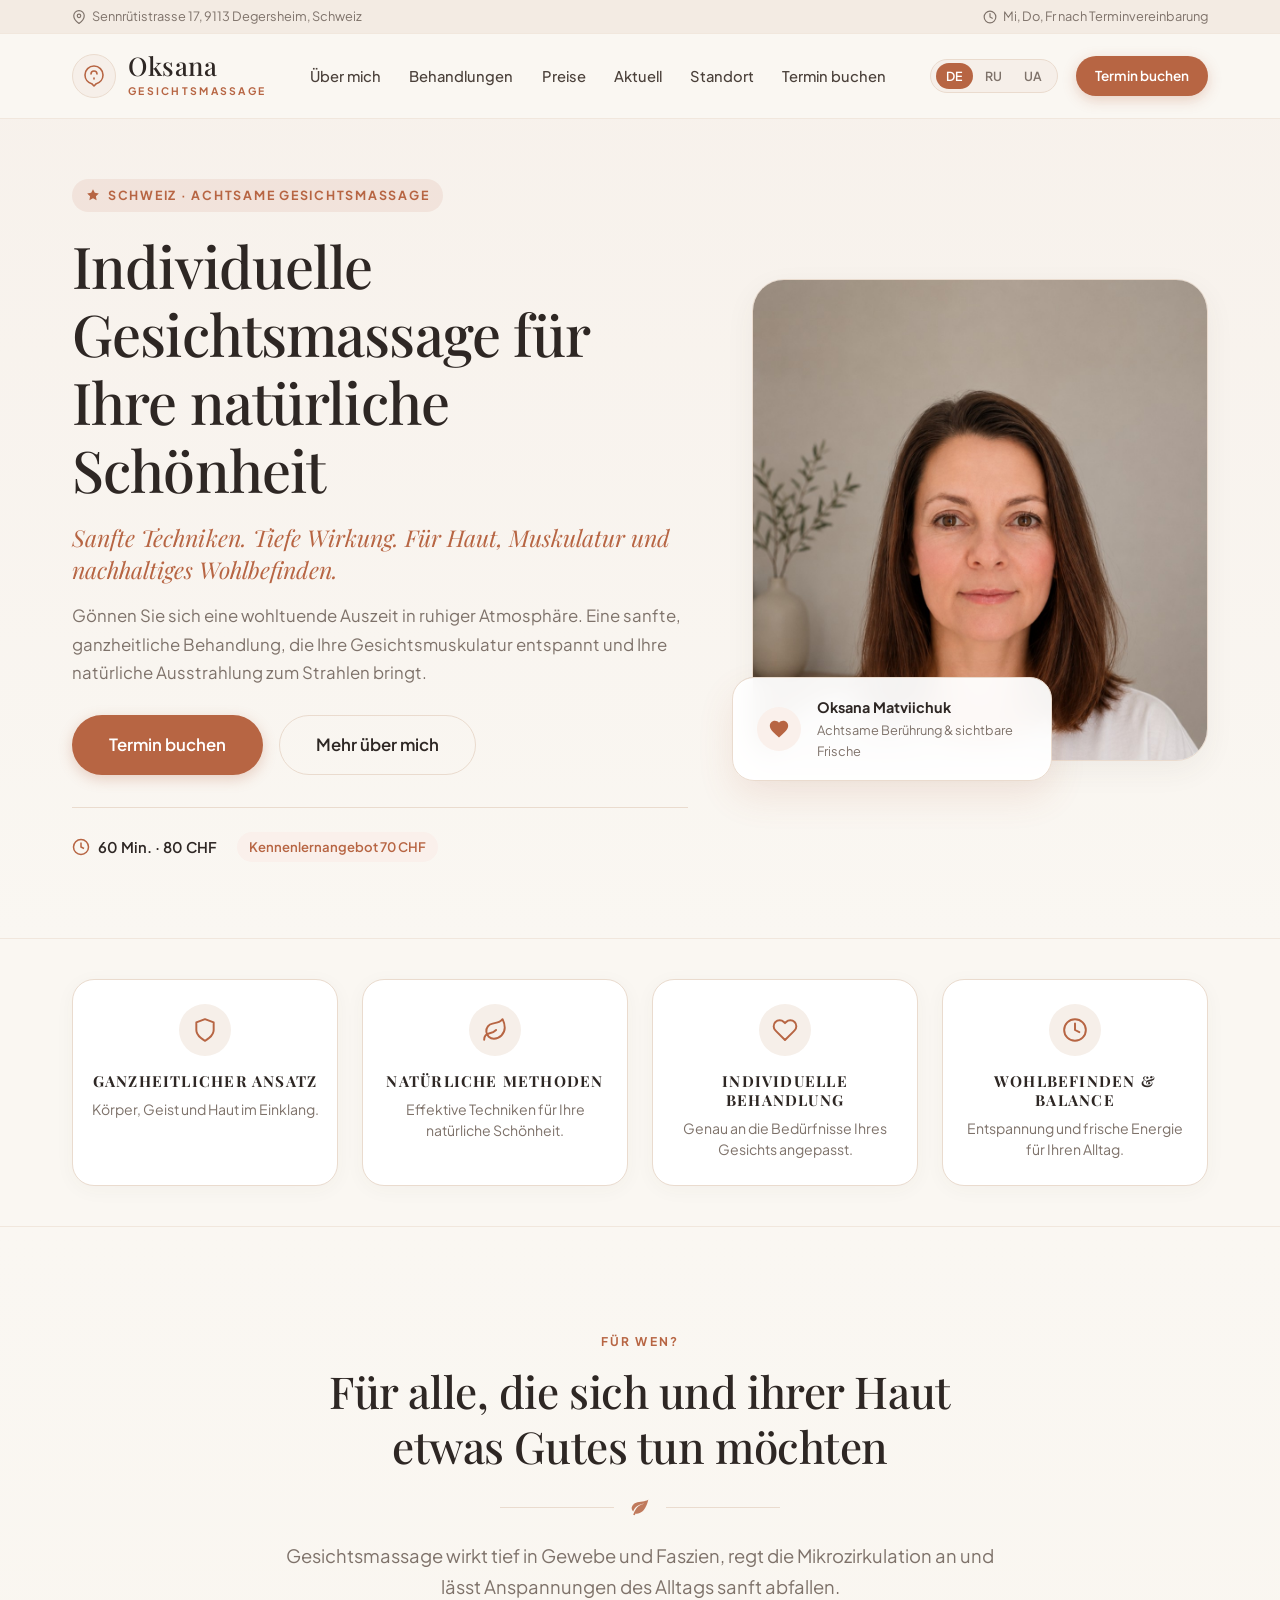
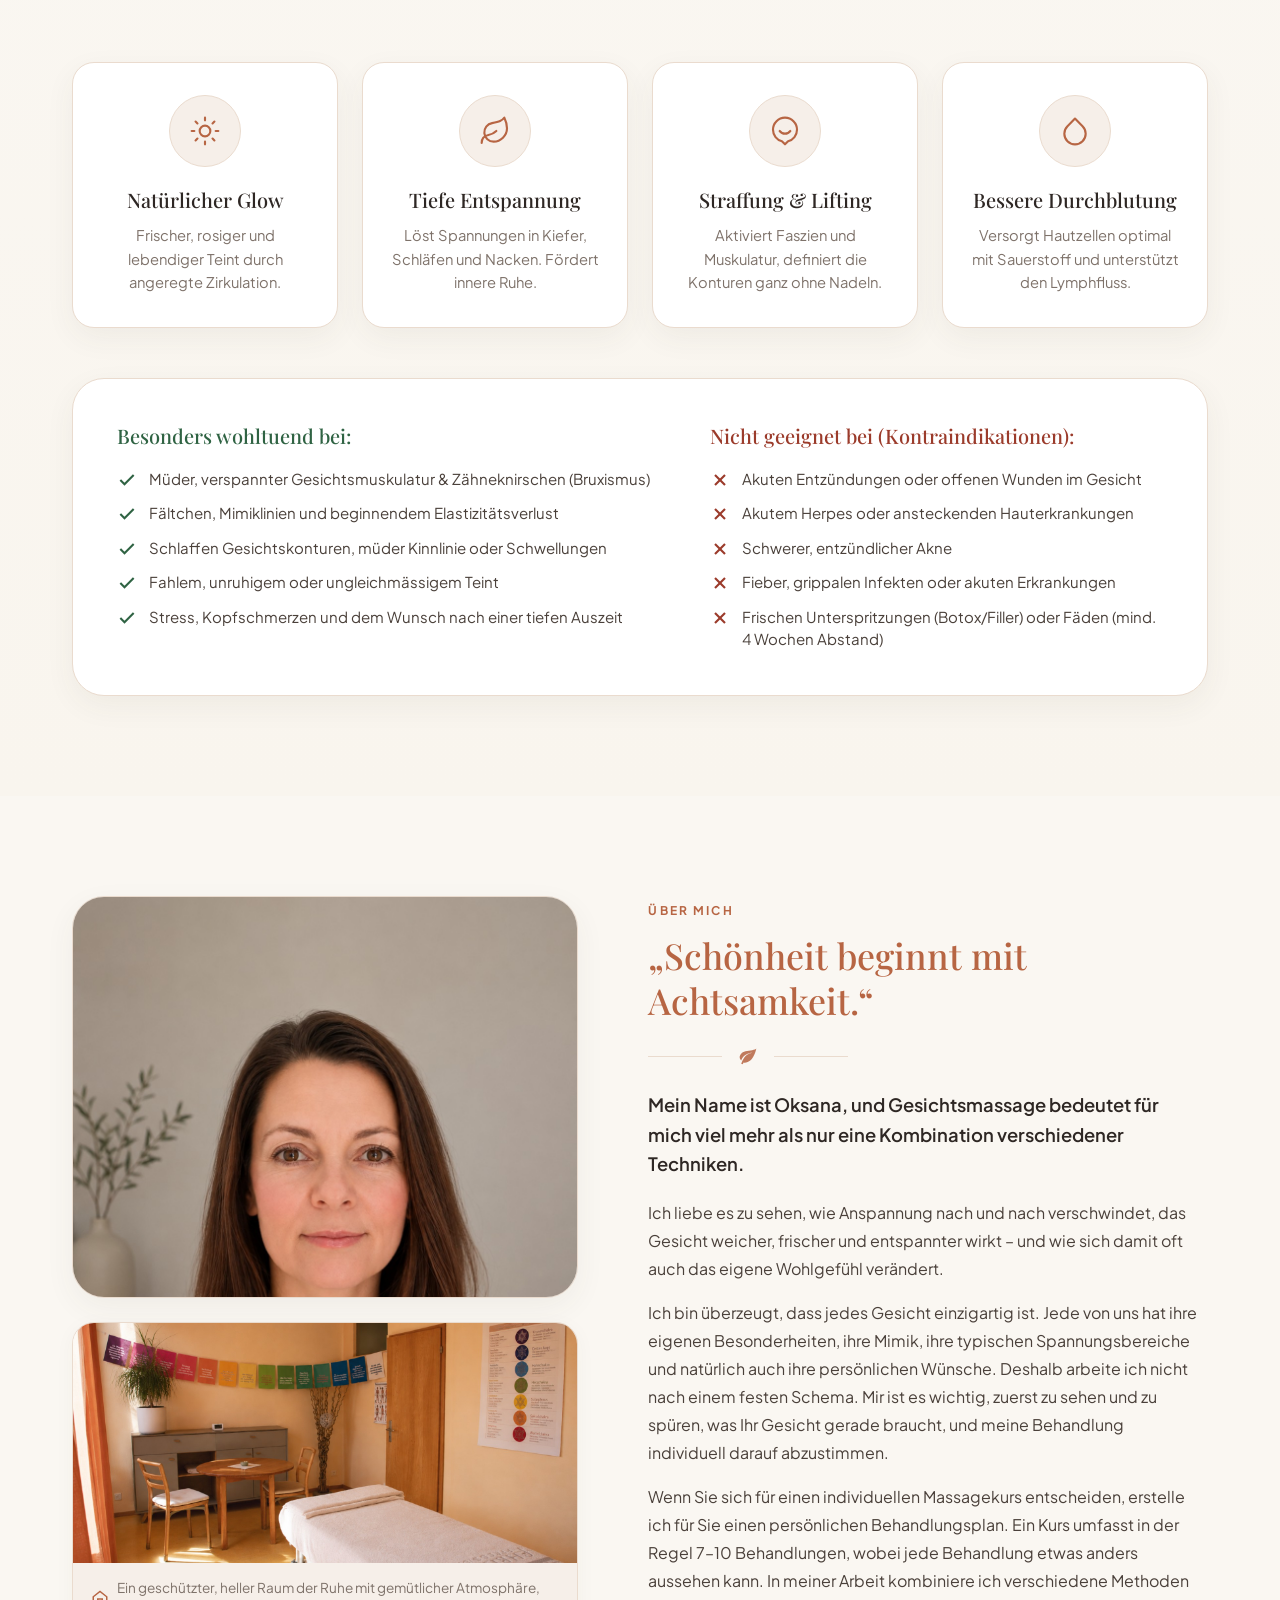
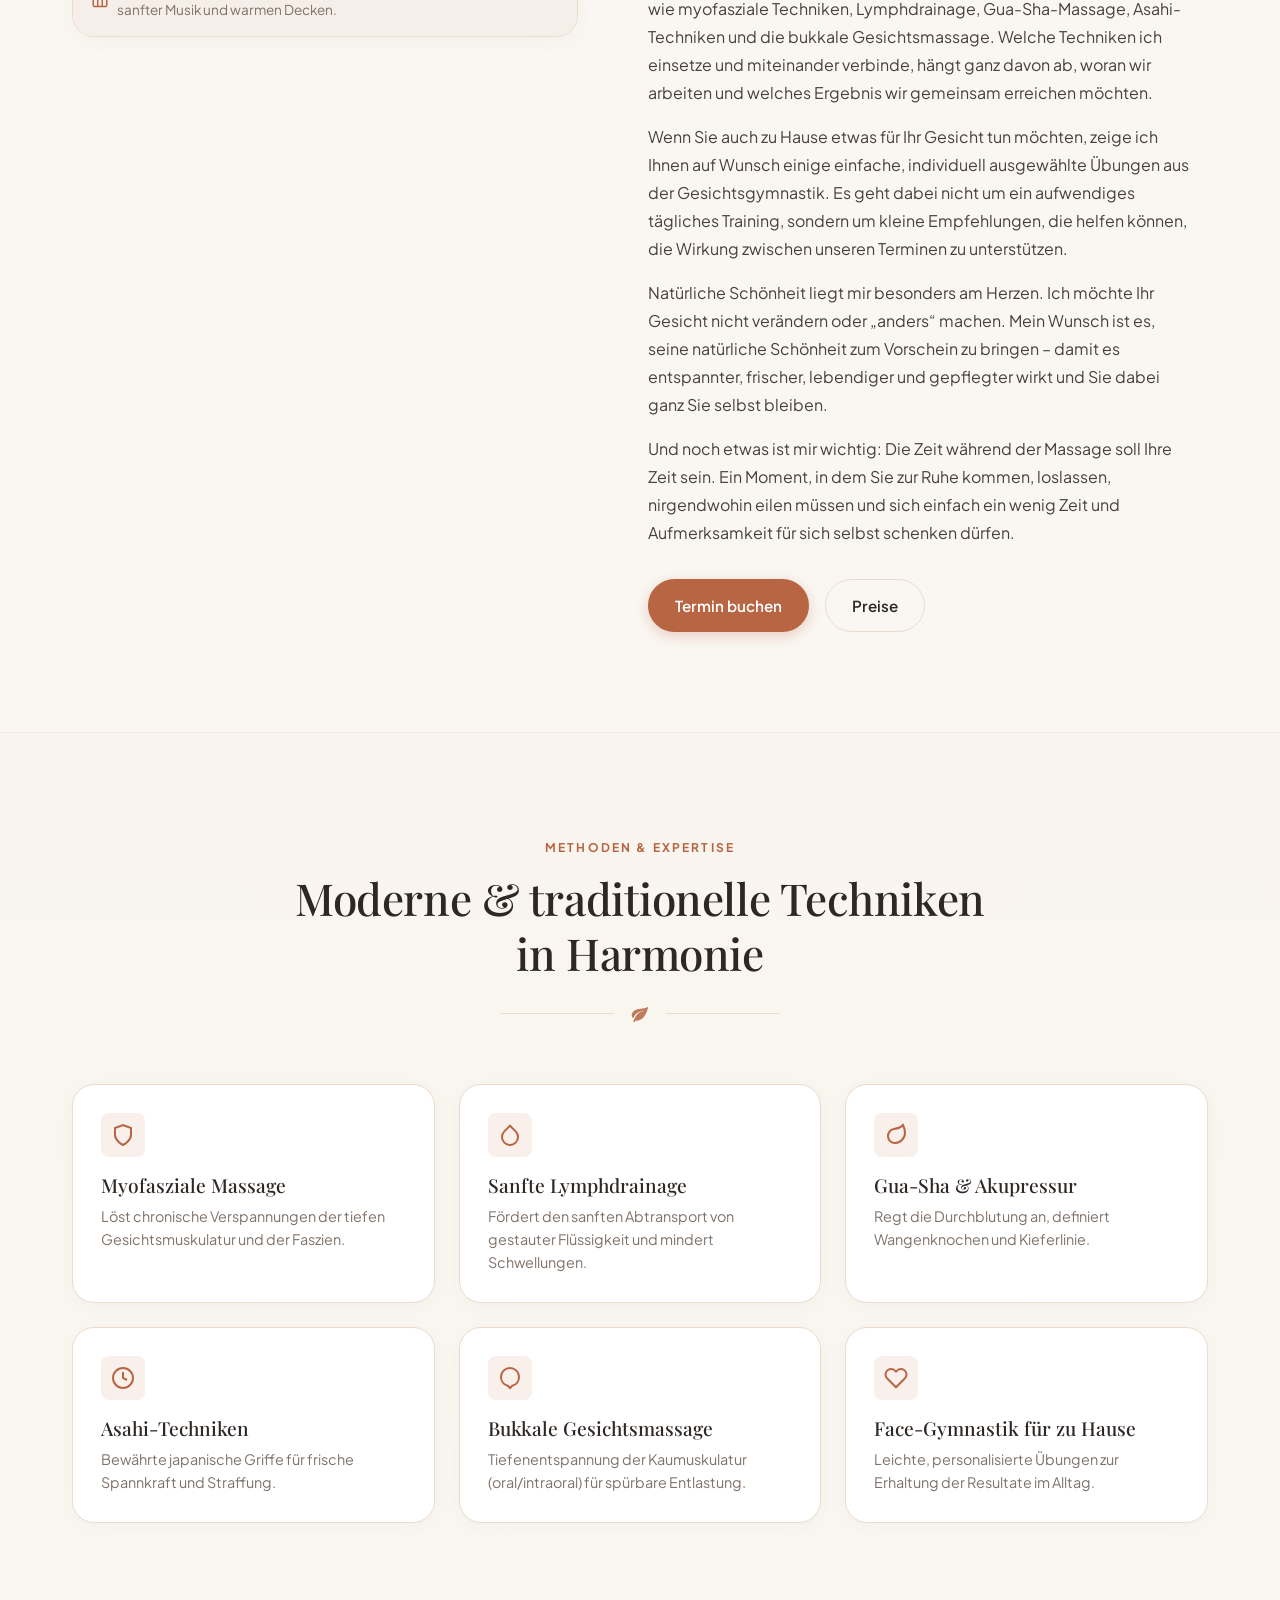
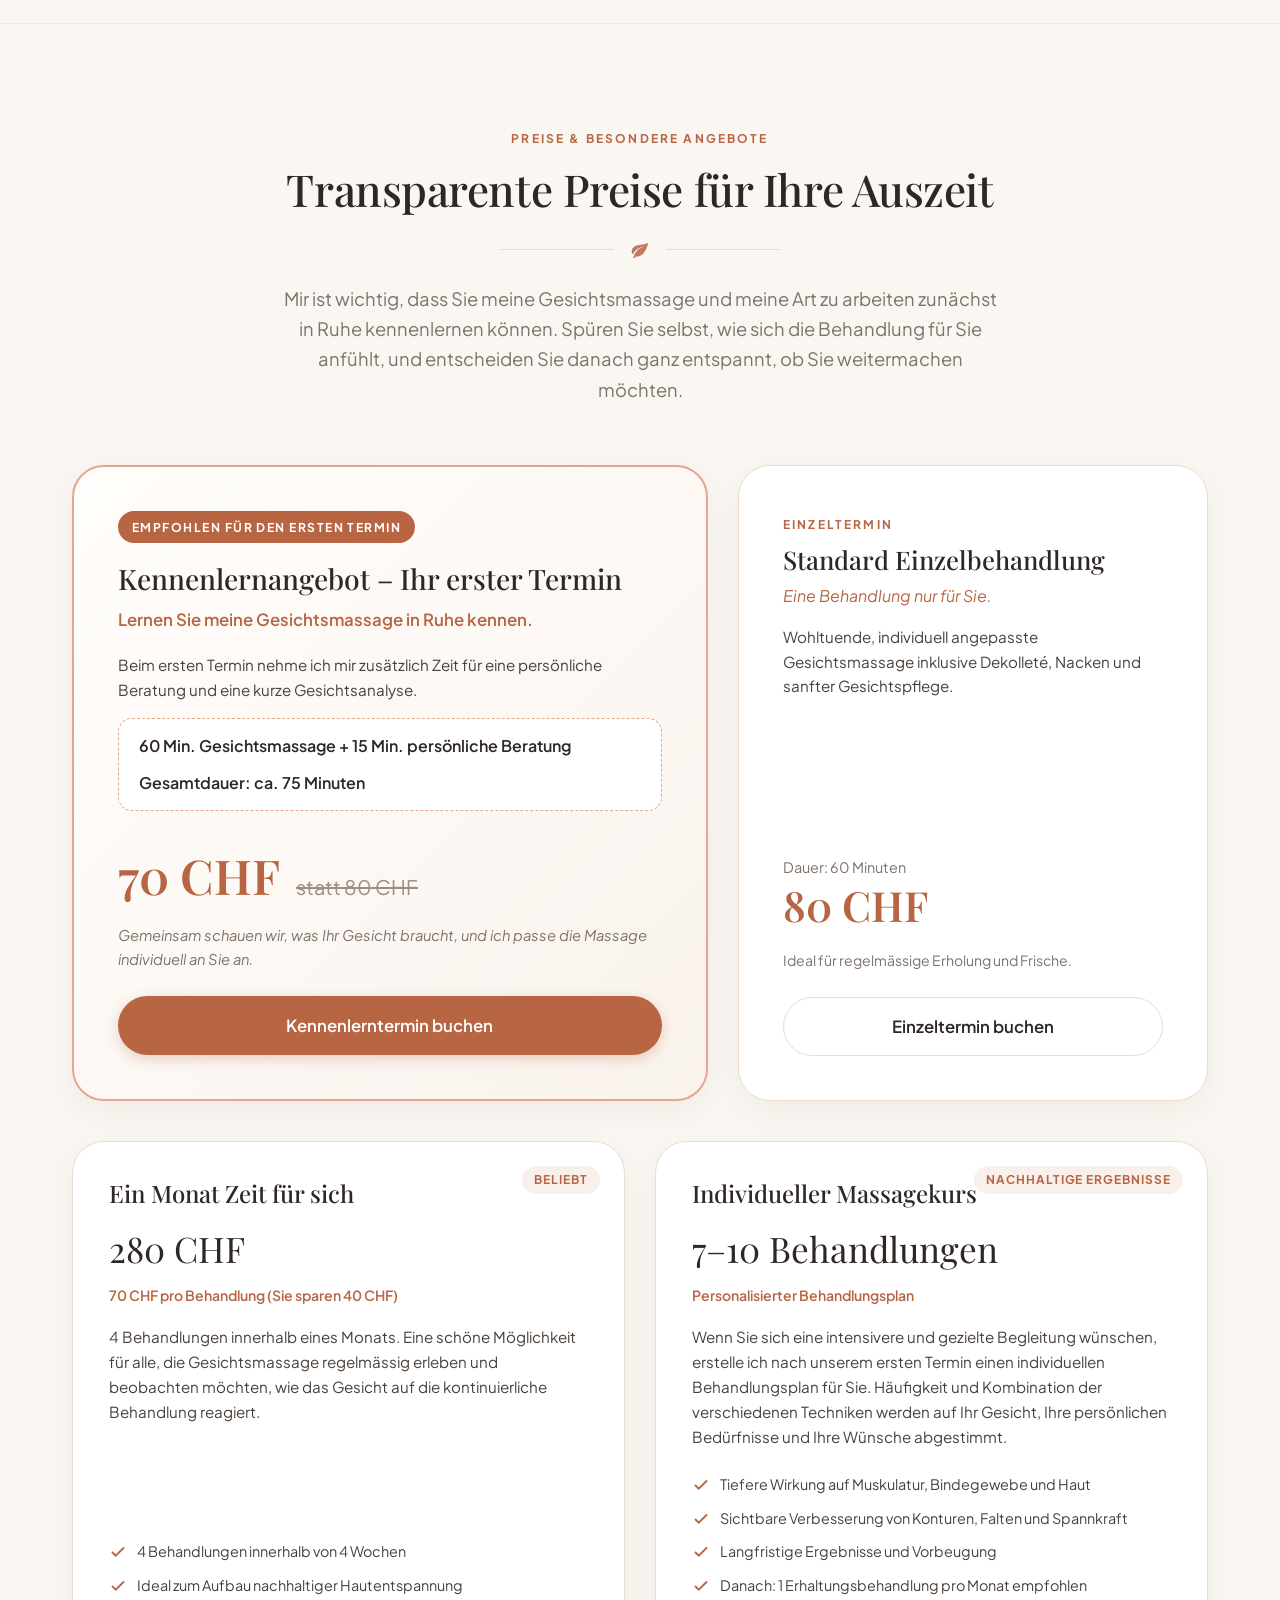
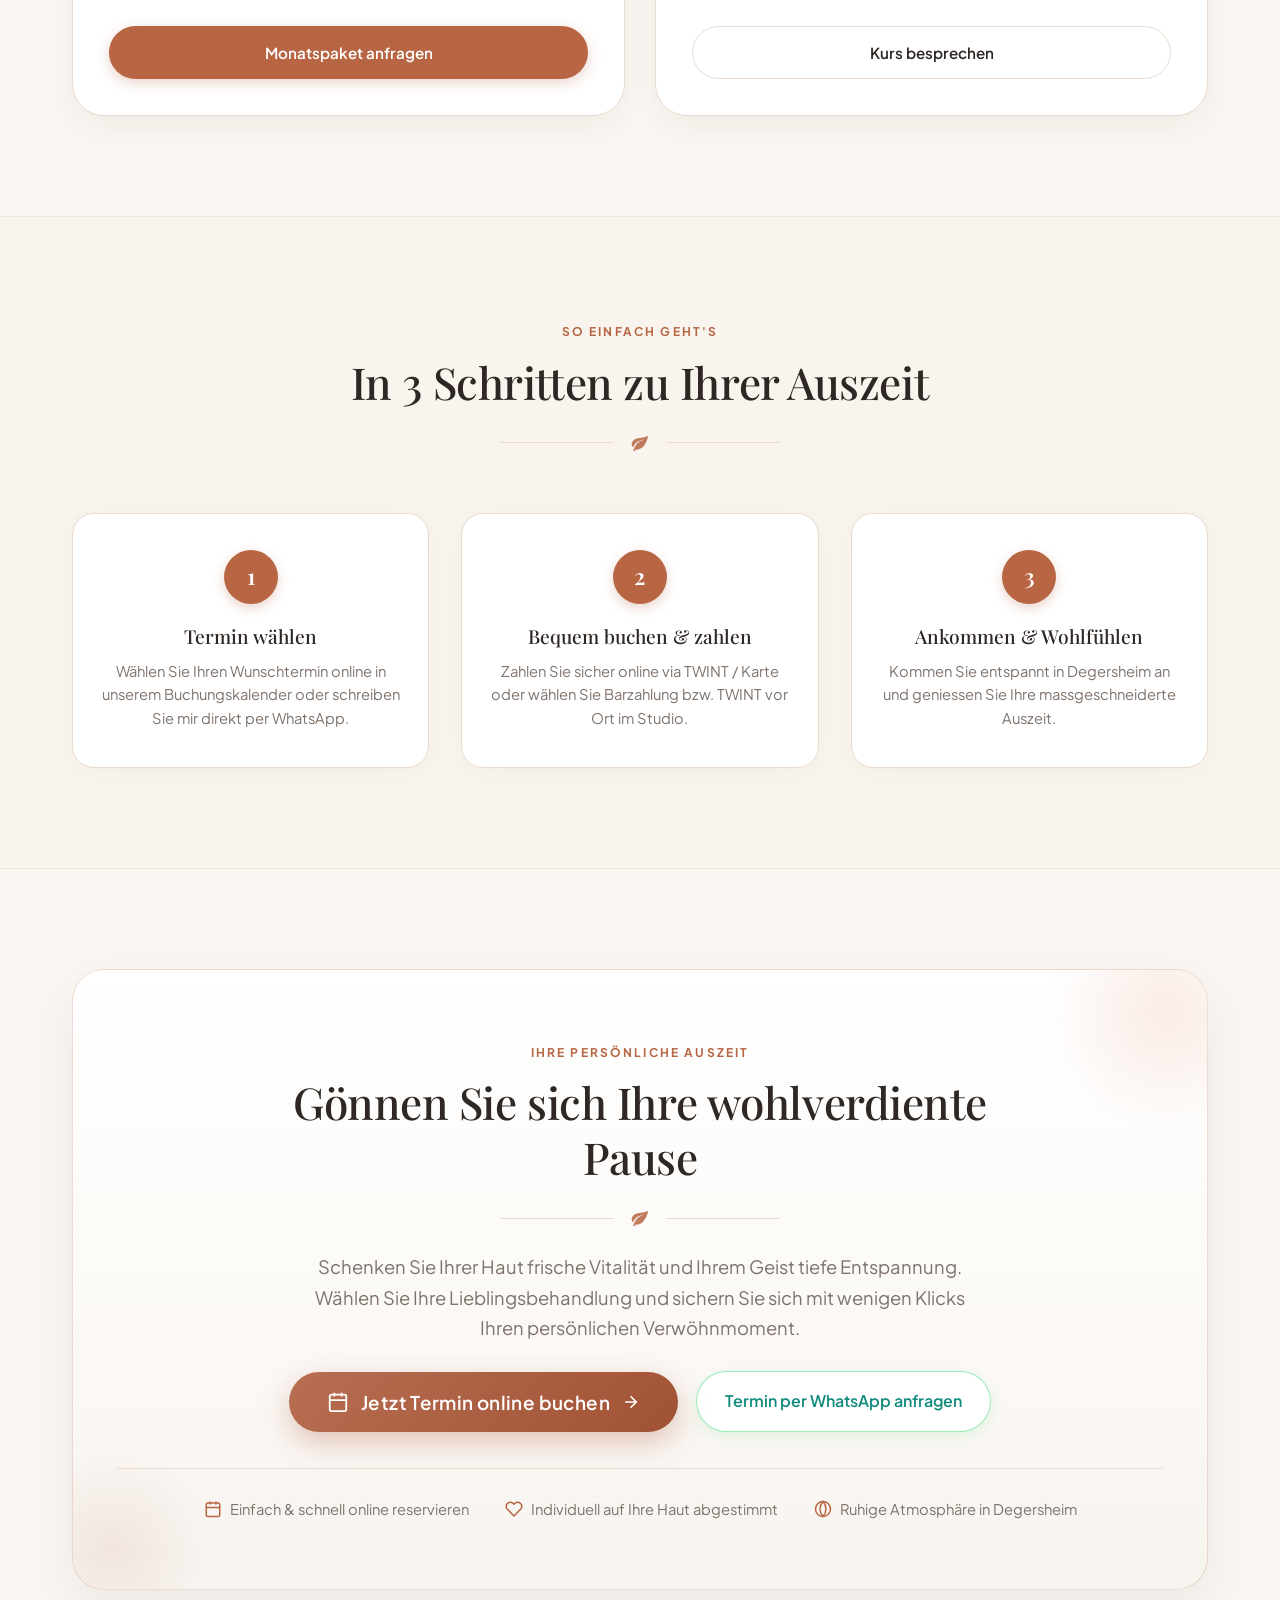
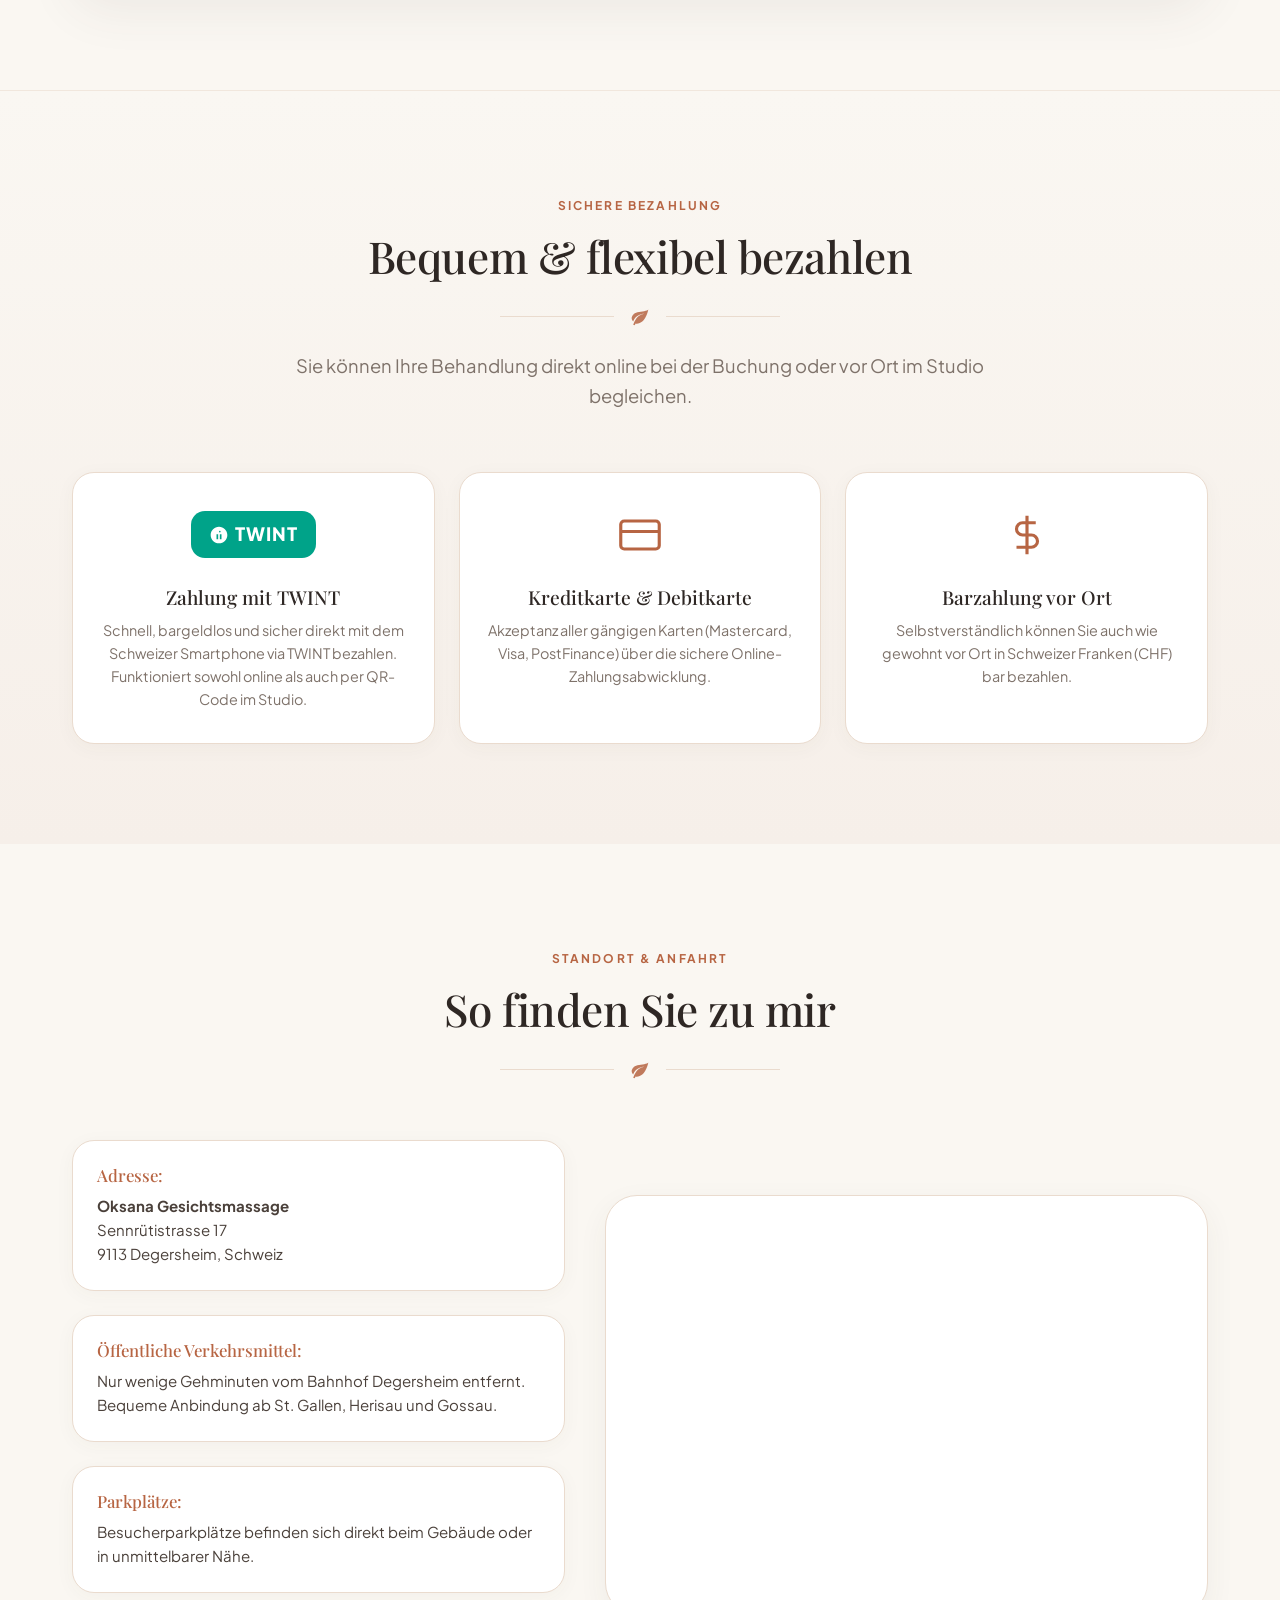
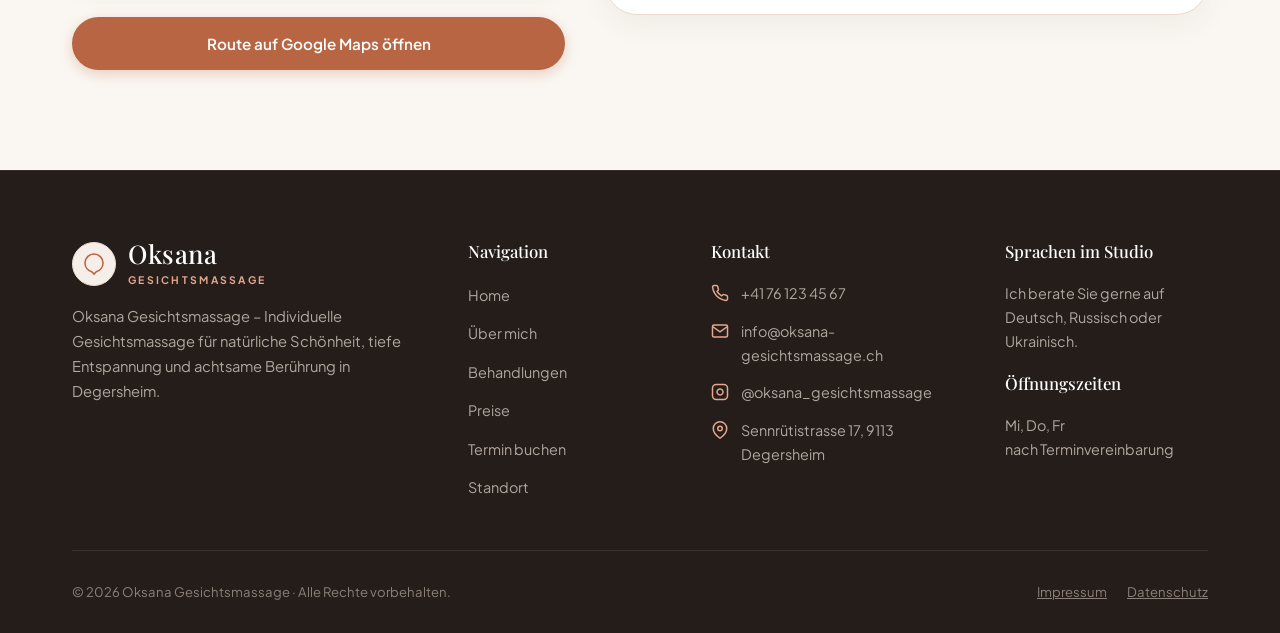
==== index.html @ 5dca7aad "1ший прототип" ====
<!DOCTYPE html>
<html lang="de">
<head>
  <meta charset="UTF-8">
  <meta name="viewport" content="width=device-width, initial-scale=1.0">
  <title>Oksana Gesichtsmassage · Degersheim, Schweiz</title>
  <meta name="description" content="Individuelle Gesichtsmassage in Degersheim, Schweiz. Natürliche Schönheit, tiefe Entspannung und achtsame Berührung durch Oksana Matviichuk. Buchen Sie Ihren Termin online.">
  
  <!-- Favicon SVG -->
  <link rel="icon" type="image/svg+xml" href="data:image/svg+xml,<svg xmlns='http://www.w3.org/2000/svg' viewBox='0 0 24 24' fill='%23B76543'><path d='M17 8C8 10 5.9 16.17 3.82 21.34L5.71 22l1-2.3A4.49 4.49 0 0 0 8 20C19 20 22 3 22 3c-1 2-8 2.25-13 3.25S2 11.5 2 13.5s1.75 3.75 1.75 3.75C7 8 17 8 17 8z'/></svg>">

  <!-- Google Fonts: Playfair Display + Plus Jakarta Sans -->
  <link rel="preconnect" href="https://fonts.googleapis.com">
  <link rel="preconnect" href="https://fonts.gstatic.com" crossorigin>
  <link href="https://fonts.googleapis.com/css2?family=Playfair+Display:ital,wght@0,400;0,500;0,600;0,700;1,400;1,500&family=Plus+Jakarta+Sans:wght@300;400;500;600;700&display=swap" rel="stylesheet">

  <!-- CSS Stylesheet -->
  <link rel="stylesheet" href="styles.css">
</head>
<body>

  <!-- Top Announcement / Address Bar -->
  <div class="top-bar">
    <div class="container top-bar-inner">
      <div class="top-bar-item">
        <svg width="14" height="14" viewBox="0 0 24 24" fill="none" stroke="currentColor" stroke-width="2" stroke-linecap="round" stroke-linejoin="round"><path d="M21 10c0 7-9 13-9 13s-9-6-9-13a9 9 0 0 1 18 0z"></path><circle cx="12" cy="10" r="3"></circle></svg>
        <span data-i18n="topbar.location">Sennrütistrasse 17, 9113 Degersheim, Schweiz</span>
      </div>
      <div class="top-bar-item">
        <svg width="14" height="14" viewBox="0 0 24 24" fill="none" stroke="currentColor" stroke-width="2" stroke-linecap="round" stroke-linejoin="round"><circle cx="12" cy="12" r="10"></circle><polyline points="12 6 12 12 16 14"></polyline></svg>
        <span data-i18n="topbar.hours">Mi, Do, Fr nach Terminvereinbarung</span>
      </div>
    </div>
  </div>

  <!-- Header & Navigation -->
  <header class="site-header" id="header">
    <div class="container header-inner">
      
      <!-- Logo -->
      <a href="#hero" class="brand-logo" aria-label="Oksana Gesichtsmassage Home">
        <div class="brand-icon">
          <svg viewBox="0 0 24 24" fill="none" stroke="currentColor" stroke-width="1.6" stroke-linecap="round" stroke-linejoin="round">
            <path d="M12 2a9 9 0 0 0-9 9c0 4.17 2.84 7.67 6.69 8.69L12 22l2.31-2.31C18.16 18.67 21 15.17 21 11a9 9 0 0 0-9-9z"></path>
            <path d="M9 10a3 3 0 0 1 6 0"></path>
            <path d="M12 14v1"></path>
          </svg>
        </div>
        <div class="brand-text">
          <span class="brand-name">Oksana</span>
          <span class="brand-sub">GESICHTSMASSAGE</span>
        </div>
      </a>

      <!-- Desktop Navigation Menu -->
      <nav aria-label="Hauptnavigation">
        <ul class="nav-menu" id="navMenu">
          <li><a href="#about" class="nav-link" data-i18n="nav.about">Über mich</a></li>
          <li><a href="#treatments" class="nav-link" data-i18n="nav.treatments">Behandlungen</a></li>
          <li><a href="#pricing" class="nav-link" data-i18n="nav.pricing">Preise</a></li>
          <li><a href="#offers" class="nav-link" data-i18n="nav.offers">Aktuell</a></li>
          <li><a href="#location" class="nav-link" data-i18n="nav.location">Standort</a></li>
          <li><a href="#booking" class="nav-link" data-i18n="nav.booking">Termin buchen</a></li>
        </ul>
      </nav>

      <!-- Right Header Actions: Lang Switcher + Book Button -->
      <div class="header-actions">
        <!-- Language Switcher: DE / RU / UA -->
        <div class="lang-switcher" aria-label="Sprachauswahl">
          <button type="button" class="lang-btn active" data-lang="de">DE</button>
          <button type="button" class="lang-btn" data-lang="ru">RU</button>
          <button type="button" class="lang-btn" data-lang="ua">UA</button>
        </div>

        <a href="#booking" class="btn btn-primary btn-sm" data-i18n="nav.book_cta">
          <svg width="15" height="15" viewBox="0 0 24 24" fill="none" stroke="currentColor" stroke-width="2"><rect x="3" y="4" width="18" height="18" rx="2" ry="2"></rect><line x1="16" y1="2" x2="16" y2="6"></line><line x1="8" y1="2" x2="8" y2="6"></line><line x1="3" y1="10" x2="21" y2="10"></line></svg>
          Termin buchen
        </a>

        <!-- Mobile Menu Toggle -->
        <button type="button" class="mobile-toggle" id="mobileToggle" aria-label="Menü öffnen" aria-expanded="false">
          <svg viewBox="0 0 24 24" fill="none" stroke="currentColor" stroke-width="2" stroke-linecap="round" stroke-linejoin="round">
            <line x1="3" y1="12" x2="21" y2="12"></line>
            <line x1="3" y1="6" x2="21" y2="6"></line>
            <line x1="3" y1="18" x2="21" y2="18"></line>
          </svg>
        </button>
      </div>

    </div>
  </header>

  <main>
    <!-- Hero Section -->
    <section class="hero-section" id="hero">
      <div class="container hero-grid">
        
        <div class="hero-content">
          <div class="hero-badge">
            <svg viewBox="0 0 24 24" fill="currentColor"><path d="M12 2L15.09 8.26L22 9.27L17 14.14L18.18 21.02L12 17.77L5.82 21.02L7 14.14L2 9.27L8.91 8.26L12 2Z"/></svg>
            <span data-i18n="hero.badge">SCHWEIZ · ACHTSAME GESICHTSMASSAGE</span>
          </div>

          <h1 class="hero-title" data-i18n="hero.title">
            Individuelle Gesichtsmassage für Ihre natürliche Schönheit
          </h1>

          <p class="hero-subtitle" data-i18n="hero.subtitle">
            Sanfte Techniken. Tiefe Wirkung. Für Haut, Muskulatur und nachhaltiges Wohlbefinden.
          </p>

          <p class="hero-desc" data-i18n="hero.description">
            Gönnen Sie sich eine wohltuende Auszeit in ruhiger Atmosphäre. Eine sanfte, ganzheitliche Behandlung, die Ihre Gesichtsmuskulatur entspannt und Ihre natürliche Ausstrahlung zum Strahlen bringt.
          </p>

          <div class="hero-actions">
            <a href="#booking" class="btn btn-primary btn-lg" data-i18n="hero.cta_book">
              <svg width="18" height="18" viewBox="0 0 24 24" fill="none" stroke="currentColor" stroke-width="2"><rect x="3" y="4" width="18" height="18" rx="2" ry="2"></rect><line x1="16" y1="2" x2="16" y2="6"></line><line x1="8" y1="2" x2="8" y2="6"></line><line x1="3" y1="10" x2="21" y2="10"></line></svg>
              Termin buchen
            </a>
            <a href="#about" class="btn btn-secondary btn-lg" data-i18n="hero.cta_learn">
              Mehr über mich
            </a>
          </div>

          <div class="hero-meta">
            <div class="meta-pill">
              <svg viewBox="0 0 24 24" fill="none" stroke="currentColor" stroke-width="2"><circle cx="12" cy="12" r="10"></circle><polyline points="12 6 12 12 16 14"></polyline></svg>
              <span data-i18n="hero.quick_price">60 Min. · 80 CHF</span>
            </div>
            <div class="meta-tag" data-i18n="hero.intro_tag">
              Kennenlernangebot 70 CHF
            </div>
          </div>
        </div>

        <!-- Hero Media using Oksana's genuine portrait -->
        <div class="hero-media">
          <div class="hero-image-frame">
            <img src="oksana-matviichuk.png" alt="Oksana Matviichuk - Gesichtsmassage Therapeutin" width="540" height="480">
          </div>
          <div class="hero-floating-card">
            <div class="floating-icon">
              <svg viewBox="0 0 24 24" fill="currentColor"><path d="M12 21.35l-1.45-1.32C5.4 15.36 2 12.28 2 8.5 2 5.42 4.42 3 7.5 3c1.74 0 3.41.81 4.5 2.09C13.09 3.81 14.76 3 16.5 3 19.58 3 22 5.42 22 8.5c0 3.78-3.4 6.86-8.55 11.54L12 21.35z"/></svg>
            </div>
            <div>
              <div class="floating-title" data-i18n="hero.floating_title">Oksana Matviichuk</div>
              <div class="floating-sub" data-i18n="hero.floating_sub">Achtsame Berührung & sichtbare Frische</div>
            </div>
          </div>
        </div>

      </div>
    </section>

    <!-- 4 Pillars Section (Ganzheitlicher Ansatz) -->
    <section class="pillars-section" aria-label="Grundwerte">
      <div class="container">
        <div class="pillars-grid">
          
          <div class="pillar-card">
            <div class="pillar-icon">
              <svg viewBox="0 0 24 24" fill="none" stroke="currentColor" stroke-width="1.8" stroke-linecap="round" stroke-linejoin="round">
                <path d="M12 22s8-4 8-10V5l-8-3-8 3v7c0 6 8 10 8 10z"></path>
              </svg>
            </div>
            <h3 class="pillar-title" data-i18n="pillar1.title">Ganzheitlicher Ansatz</h3>
            <p class="pillar-desc" data-i18n="pillar1.desc">Körper, Geist und Haut im Einklang.</p>
          </div>

          <div class="pillar-card">
            <div class="pillar-icon">
              <svg viewBox="0 0 24 24" fill="none" stroke="currentColor" stroke-width="1.8" stroke-linecap="round" stroke-linejoin="round">
                <path d="M11 20A7 7 0 0 1 9.8 6.1C15.5 5 17 4.48 19 2c1 2 2 4.18 2 8 0 5.5-4.78 10-10 10Z"></path>
                <path d="M2 21c0-3 1.85-5.36 5.08-6C9.5 14.52 12 13 13 12"></path>
              </svg>
            </div>
            <h3 class="pillar-title" data-i18n="pillar2.title">Natürliche Methoden</h3>
            <p class="pillar-desc" data-i18n="pillar2.desc">Effektive Techniken für Ihre natürliche Schönheit.</p>
          </div>

          <div class="pillar-card">
            <div class="pillar-icon">
              <svg viewBox="0 0 24 24" fill="none" stroke="currentColor" stroke-width="1.8" stroke-linecap="round" stroke-linejoin="round">
                <path d="M20.84 4.61a5.5 5.5 0 0 0-7.78 0L12 5.67l-1.06-1.06a5.5 5.5 0 0 0-7.78 7.78l1.06 1.06L12 21.23l7.78-7.78 1.06-1.06a5.5 5.5 0 0 0 0-7.78z"></path>
              </svg>
            </div>
            <h3 class="pillar-title" data-i18n="pillar3.title">Individuelle Behandlung</h3>
            <p class="pillar-desc" data-i18n="pillar3.desc">Genau an die Bedürfnisse Ihres Gesichts angepasst.</p>
          </div>

          <div class="pillar-card">
            <div class="pillar-icon">
              <svg viewBox="0 0 24 24" fill="none" stroke="currentColor" stroke-width="1.8" stroke-linecap="round" stroke-linejoin="round">
                <circle cx="12" cy="12" r="10"></circle>
                <path d="M12 6v6l4 2"></path>
              </svg>
            </div>
            <h3 class="pillar-title" data-i18n="pillar4.title">Wohlbefinden & Balance</h3>
            <p class="pillar-desc" data-i18n="pillar4.desc">Entspannung und frische Energie für Ihren Alltag.</p>
          </div>

        </div>
      </div>
    </section>

    <!-- "Für wen?" Section & 4 Benefit Icons -->
    <section class="forwhom-section" id="benefits">
      <div class="container">
        
        <div class="section-header">
          <span class="section-tag" data-i18n="forwhom.tag">FÜR WEN?</span>
          <h2 class="section-title" data-i18n="forwhom.title">Für alle, die sich und ihrer Haut etwas Gutes tun möchten</h2>
          <div class="leaf-divider">
            <svg viewBox="0 0 24 24"><path d="M17 8C8 10 5.9 16.17 3.82 21.34L5.71 22l1-2.3A4.49 4.49 0 0 0 8 20C19 20 22 3 22 3c-1 2-8 2.25-13 3.25S2 11.5 2 13.5s1.75 3.75 1.75 3.75C7 8 17 8 17 8z"/></svg>
          </div>
          <p class="section-subtitle" data-i18n="forwhom.intro">
            Gesichtsmassage wirkt tief in Gewebe und Faszien, regt die Mikrozirkulation an und lässt Anspannungen des Alltags sanft abfallen.
          </p>
        </div>

        <!-- 4 Benefit Cards with Circular Icons -->
        <div class="benefits-grid">
          
          <div class="benefit-card">
            <div class="benefit-circle-icon">
              <!-- Glow Icon -->
              <svg viewBox="0 0 24 24" fill="none" stroke="currentColor" stroke-width="1.6" stroke-linecap="round" stroke-linejoin="round">
                <circle cx="12" cy="12" r="4"></circle>
                <path d="M12 2v2"></path><path d="M12 20v2"></path>
                <path d="m4.93 4.93 1.41 1.41"></path><path d="m17.66 17.66 1.41 1.41"></path>
                <path d="M2 12h2"></path><path d="M20 12h2"></path>
                <path d="m6.34 17.66-1.41 1.41"></path><path d="m19.07 4.93-1.41 1.41"></path>
              </svg>
            </div>
            <h3 class="benefit-title" data-i18n="benefit1.title">Natürlicher Glow</h3>
            <p class="benefit-desc" data-i18n="benefit1.desc">Frischer, rosiger und lebendiger Teint durch angeregte Zirkulation.</p>
          </div>

          <div class="benefit-card">
            <div class="benefit-circle-icon">
              <!-- Relaxation Leaf Icon -->
              <svg viewBox="0 0 24 24" fill="none" stroke="currentColor" stroke-width="1.6" stroke-linecap="round" stroke-linejoin="round">
                <path d="M11 20A7 7 0 0 1 9.8 6.1C15.5 5 17 4.48 19 2c1 2 2 4.18 2 8 0 5.5-4.78 10-10 10Z"></path>
                <path d="M2 21c0-3 1.85-5.36 5.08-6C9.5 14.52 12 13 13 12"></path>
              </svg>
            </div>
            <h3 class="benefit-title" data-i18n="benefit2.title">Tiefe Entspannung</h3>
            <p class="benefit-desc" data-i18n="benefit2.desc">Löst Spannungen in Kiefer, Schläfen und Nacken. Fördert innere Ruhe.</p>
          </div>

          <div class="benefit-card">
            <div class="benefit-circle-icon">
              <!-- Lifting Contour Icon -->
              <svg viewBox="0 0 24 24" fill="none" stroke="currentColor" stroke-width="1.6" stroke-linecap="round" stroke-linejoin="round">
                <path d="M12 2a9 9 0 0 0-9 9c0 4.17 2.84 7.67 6.69 8.69L12 22l2.31-2.31C18.16 18.67 21 15.17 21 11a9 9 0 0 0-9-9z"></path>
                <path d="M8 12s1.5 2 4 2 4-2 4-2"></path>
              </svg>
            </div>
            <h3 class="benefit-title" data-i18n="benefit3.title">Straffung & Lifting</h3>
            <p class="benefit-desc" data-i18n="benefit3.desc">Aktiviert Faszien und Muskulatur, definiert die Konturen ganz ohne Nadeln.</p>
          </div>

          <div class="benefit-card">
            <div class="benefit-circle-icon">
              <!-- Circulation Drop Icon -->
              <svg viewBox="0 0 24 24" fill="none" stroke="currentColor" stroke-width="1.6" stroke-linecap="round" stroke-linejoin="round">
                <path d="M12 2.69l5.66 5.66a8 8 0 1 1-11.31 0z"></path>
              </svg>
            </div>
            <h3 class="benefit-title" data-i18n="benefit4.title">Bessere Durchblutung</h3>
            <p class="benefit-desc" data-i18n="benefit4.desc">Versorgt Hautzellen optimal mit Sauerstoff und unterstützt den Lymphfluss.</p>
          </div>

        </div>

        <!-- Checklist Comparison: Suitable vs Contraindications -->
        <div class="checklist-wrapper">
          
          <div class="checklist-col suitable">
            <h3 data-i18n="checklist.suitable_title">
              <svg viewBox="0 0 24 24" fill="none" stroke="currentColor" stroke-width="2.5"><polyline points="20 6 9 17 4 12"></polyline></svg>
              Besonders wohltuend bei:
            </h3>
            <ul class="checklist-list">
              <li class="checklist-item">
                <svg class="checklist-icon check" viewBox="0 0 24 24" fill="none" stroke="currentColor" stroke-width="2.5"><polyline points="20 6 9 17 4 12"></polyline></svg>
                <span data-i18n="checklist.s1">Müder, verspannter Gesichtsmuskulatur & Zähneknirschen (Bruxismus)</span>
              </li>
              <li class="checklist-item">
                <svg class="checklist-icon check" viewBox="0 0 24 24" fill="none" stroke="currentColor" stroke-width="2.5"><polyline points="20 6 9 17 4 12"></polyline></svg>
                <span data-i18n="checklist.s2">Fältchen, Mimiklinien und beginnendem Elastizitätsverlust</span>
              </li>
              <li class="checklist-item">
                <svg class="checklist-icon check" viewBox="0 0 24 24" fill="none" stroke="currentColor" stroke-width="2.5"><polyline points="20 6 9 17 4 12"></polyline></svg>
                <span data-i18n="checklist.s3">Schlaffen Gesichtskonturen, müder Kinnlinie oder Schwellungen</span>
              </li>
              <li class="checklist-item">
                <svg class="checklist-icon check" viewBox="0 0 24 24" fill="none" stroke="currentColor" stroke-width="2.5"><polyline points="20 6 9 17 4 12"></polyline></svg>
                <span data-i18n="checklist.s4">Fahlem, unruhigem oder ungleichmässigem Teint</span>
              </li>
              <li class="checklist-item">
                <svg class="checklist-icon check" viewBox="0 0 24 24" fill="none" stroke="currentColor" stroke-width="2.5"><polyline points="20 6 9 17 4 12"></polyline></svg>
                <span data-i18n="checklist.s5">Stress, Kopfschmerzen und dem Wunsch nach einer tiefen Auszeit</span>
              </li>
            </ul>
          </div>

          <div class="checklist-col notsuitable">
            <h3 data-i18n="checklist.notsuitable_title">
              <svg viewBox="0 0 24 24" fill="none" stroke="currentColor" stroke-width="2.5"><line x1="18" y1="6" x2="6" y2="18"></line><line x1="6" y1="6" x2="18" y2="18"></line></svg>
              Nicht geeignet bei (Kontraindikationen):
            </h3>
            <ul class="checklist-list">
              <li class="checklist-item">
                <svg class="checklist-icon cross" viewBox="0 0 24 24" fill="none" stroke="currentColor" stroke-width="2.5"><line x1="18" y1="6" x2="6" y2="18"></line><line x1="6" y1="6" x2="18" y2="18"></line></svg>
                <span data-i18n="checklist.n1">Akuten Entzündungen oder offenen Wunden im Gesicht</span>
              </li>
              <li class="checklist-item">
                <svg class="checklist-icon cross" viewBox="0 0 24 24" fill="none" stroke="currentColor" stroke-width="2.5"><line x1="18" y1="6" x2="6" y2="18"></line><line x1="6" y1="6" x2="18" y2="18"></line></svg>
                <span data-i18n="checklist.n2">Akutem Herpes oder ansteckenden Hauterkrankungen</span>
              </li>
              <li class="checklist-item">
                <svg class="checklist-icon cross" viewBox="0 0 24 24" fill="none" stroke="currentColor" stroke-width="2.5"><line x1="18" y1="6" x2="6" y2="18"></line><line x1="6" y1="6" x2="18" y2="18"></line></svg>
                <span data-i18n="checklist.n3">Schwerer, entzündlicher Akne</span>
              </li>
              <li class="checklist-item">
                <svg class="checklist-icon cross" viewBox="0 0 24 24" fill="none" stroke="currentColor" stroke-width="2.5"><line x1="18" y1="6" x2="6" y2="18"></line><line x1="6" y1="6" x2="18" y2="18"></line></svg>
                <span data-i18n="checklist.n4">Fieber, grippalen Infekten oder akuten Erkrankungen</span>
              </li>
              <li class="checklist-item">
                <svg class="checklist-icon cross" viewBox="0 0 24 24" fill="none" stroke="currentColor" stroke-width="2.5"><line x1="18" y1="6" x2="6" y2="18"></line><line x1="6" y1="6" x2="18" y2="18"></line></svg>
                <span data-i18n="checklist.n5">Frischen Unterspritzungen (Botox/Filler) oder Fäden (mind. 4 Wochen Abstand)</span>
              </li>
            </ul>
          </div>

        </div>

      </div>
    </section>

    <!-- About Me Section (Oksana's Authentic Story + Studio Room) -->
    <section class="about-section" id="about">
      <div class="container about-grid">
        
        <!-- Media Column: Portrait + Real Room Photo -->
        <div class="about-media-col">
          <div class="about-portrait-card">
            <img src="oksana-matviichuk.png" alt="Oksana Matviichuk" width="480" height="400">
          </div>

          <div class="about-studio-card">
            <img src="room.png" alt="Behandlungsraum Oksana Gesichtsmassage Degersheim" width="480" height="240">
            <div class="studio-card-caption">
              <svg viewBox="0 0 24 24" fill="none" stroke="currentColor" stroke-width="2"><path d="M3 9l9-7 9 7v11a2 2 0 0 1-2 2H5a2 2 0 0 1-2-2z"></path><polyline points="9 22 9 12 15 12 15 22"></polyline></svg>
              <span data-i18n="about.studio_desc">Ein geschützter, heller Raum der Ruhe mit gemütlicher Atmosphäre, sanfter Musik und warmen Decken.</span>
            </div>
          </div>
        </div>

        <!-- Content Column: Oksana's exact words -->
        <div class="about-content-col">
          <span class="section-tag" data-i18n="about.tag">ÜBER MICH</span>
          
          <h2 class="about-quote" data-i18n="about.quote">
            „Schönheit beginnt mit Achtsamkeit.“
          </h2>

          <div class="leaf-divider" style="margin: 0 0 24px 0; justify-content: flex-start; max-width: 200px;">
            <svg viewBox="0 0 24 24"><path d="M17 8C8 10 5.9 16.17 3.82 21.34L5.71 22l1-2.3A4.49 4.49 0 0 0 8 20C19 20 22 3 22 3c-1 2-8 2.25-13 3.25S2 11.5 2 13.5s1.75 3.75 1.75 3.75C7 8 17 8 17 8z"/></svg>
          </div>

          <p class="about-lead" data-i18n="about.lead">
            Mein Name ist Oksana, und Gesichtsmassage bedeutet für mich viel mehr als nur eine Kombination verschiedener Techniken.
          </p>

          <div class="about-paragraphs">
            <p data-i18n="about.p1">
              Ich liebe es zu sehen, wie Anspannung nach und nach verschwindet, das Gesicht weicher, frischer und entspannter wirkt – und wie sich damit oft auch das eigene Wohlgefühl verändert.
            </p>

            <p data-i18n="about.p2">
              Ich bin überzeugt, dass jedes Gesicht einzigartig ist. Jede von uns hat ihre eigenen Besonderheiten, ihre Mimik, ihre typischen Spannungsbereiche und natürlich auch ihre persönlichen Wünsche. Deshalb arbeite ich nicht nach einem festen Schema. Mir ist es wichtig, zuerst zu sehen und zu spüren, was Ihr Gesicht gerade braucht, und meine Behandlung individuell darauf abzustimmen.
            </p>

            <p data-i18n="about.p3">
              Wenn Sie sich für einen individuellen Massagekurs entscheiden, erstelle ich für Sie einen persönlichen Behandlungsplan. Ein Kurs umfasst in der Regel 7–10 Behandlungen, wobei jede Behandlung etwas anders aussehen kann. In meiner Arbeit kombiniere ich verschiedene Methoden wie myofasziale Techniken, Lymphdrainage, Gua-Sha-Massage, Asahi-Techniken und die bukkale Gesichtsmassage. Welche Techniken ich einsetze und miteinander verbinde, hängt ganz davon ab, woran wir arbeiten und welches Ergebnis wir gemeinsam erreichen möchten.
            </p>

            <p data-i18n="about.p4">
              Wenn Sie auch zu Hause etwas für Ihr Gesicht tun möchten, zeige ich Ihnen auf Wunsch einige einfache, individuell ausgewählte Übungen aus der Gesichtsgymnastik. Es geht dabei nicht um ein aufwendiges tägliches Training, sondern um kleine Empfehlungen, die helfen können, die Wirkung zwischen unseren Terminen zu unterstützen.
            </p>

            <p data-i18n="about.p5">
              Natürliche Schönheit liegt mir besonders am Herzen. Ich möchte Ihr Gesicht nicht verändern oder „anders“ machen. Mein Wunsch ist es, seine natürliche Schönheit zum Vorschein zu bringen – damit es entspannter, frischer, lebendiger und gepflegter wirkt und Sie dabei ganz Sie selbst bleiben.
            </p>

            <p data-i18n="about.p6">
              Und noch etwas ist mir wichtig: Die Zeit während der Massage soll Ihre Zeit sein. Ein Moment, in dem Sie zur Ruhe kommen, loslassen, nirgendwohin eilen müssen und sich einfach ein wenig Zeit und Aufmerksamkeit für sich selbst schenken dürfen.
            </p>
          </div>

          <div class="about-actions">
            <a href="#booking" class="btn btn-primary" data-i18n="hero.cta_book">Termin buchen</a>
            <a href="#pricing" class="btn btn-secondary" data-i18n="nav.pricing">Preise ansehen</a>
          </div>

        </div>

      </div>
    </section>

    <!-- Techniques Showcase Section -->
    <section class="techniques-section" id="treatments">
      <div class="container">
        
        <div class="section-header">
          <span class="section-tag" data-i18n="tech.tag">METHODEN & EXPERTISE</span>
          <h2 class="section-title" data-i18n="tech.title">Moderne & traditionelle Techniken in Harmonie</h2>
          <div class="leaf-divider">
            <svg viewBox="0 0 24 24"><path d="M17 8C8 10 5.9 16.17 3.82 21.34L5.71 22l1-2.3A4.49 4.49 0 0 0 8 20C19 20 22 3 22 3c-1 2-8 2.25-13 3.25S2 11.5 2 13.5s1.75 3.75 1.75 3.75C7 8 17 8 17 8z"/></svg>
          </div>
        </div>

        <div class="techniques-grid">
          
          <div class="tech-card">
            <div class="tech-icon">
              <svg viewBox="0 0 24 24" fill="none" stroke="currentColor" stroke-width="2"><path d="M12 22s8-4 8-10V5l-8-3-8 3v7c0 6 8 10 8 10z"></path></svg>
            </div>
            <h3 class="tech-title" data-i18n="tech.myo">Myofasziale Massage</h3>
            <p class="tech-desc" data-i18n="tech.myo_d">Löst chronische Verspannungen der tiefen Gesichtsmuskulatur und der Faszien.</p>
          </div>

          <div class="tech-card">
            <div class="tech-icon">
              <svg viewBox="0 0 24 24" fill="none" stroke="currentColor" stroke-width="2"><path d="M12 2.69l5.66 5.66a8 8 0 1 1-11.31 0z"></path></svg>
            </div>
            <h3 class="tech-title" data-i18n="tech.lymph">Sanfte Lymphdrainage</h3>
            <p class="tech-desc" data-i18n="tech.lymph_d">Fördert den sanften Abtransport von gestauter Flüssigkeit und mindert Schwellungen.</p>
          </div>

          <div class="tech-card">
            <div class="tech-icon">
              <svg viewBox="0 0 24 24" fill="none" stroke="currentColor" stroke-width="2"><path d="M11 20A7 7 0 0 1 9.8 6.1C15.5 5 17 4.48 19 2c1 2 2 4.18 2 8 0 5.5-4.78 10-10 10Z"></path></svg>
            </div>
            <h3 class="tech-title" data-i18n="tech.guasha">Gua-Sha & Akupressur</h3>
            <p class="tech-desc" data-i18n="tech.guasha_d">Regt die Durchblutung an, definiert Wangenknochen und Kieferlinie.</p>
          </div>

          <div class="tech-card">
            <div class="tech-icon">
              <svg viewBox="0 0 24 24" fill="none" stroke="currentColor" stroke-width="2"><circle cx="12" cy="12" r="10"></circle><polyline points="12 6 12 12 16 14"></polyline></svg>
            </div>
            <h3 class="tech-title" data-i18n="tech.asahi">Asahi-Techniken</h3>
            <p class="tech-desc" data-i18n="tech.asahi_d">Bewährte japanische Griffe für frische Spannkraft und Straffung.</p>
          </div>

          <div class="tech-card">
            <div class="tech-icon">
              <svg viewBox="0 0 24 24" fill="none" stroke="currentColor" stroke-width="2"><path d="M12 2a9 9 0 0 0-9 9c0 4.17 2.84 7.67 6.69 8.69L12 22l2.31-2.31C18.16 18.67 21 15.17 21 11a9 9 0 0 0-9-9z"></path></svg>
            </div>
            <h3 class="tech-title" data-i18n="tech.buccal">Bukkale Gesichtsmassage</h3>
            <p class="tech-desc" data-i18n="tech.buccal_d">Tiefenentspannung der Kaumuskulatur (oral/intraoral) für spürbare Entlastung.</p>
          </div>

          <div class="tech-card">
            <div class="tech-icon">
              <svg viewBox="0 0 24 24" fill="none" stroke="currentColor" stroke-width="2"><path d="M20.84 4.61a5.5 5.5 0 0 0-7.78 0L12 5.67l-1.06-1.06a5.5 5.5 0 0 0-7.78 7.78l1.06 1.06L12 21.23l7.78-7.78 1.06-1.06a5.5 5.5 0 0 0 0-7.78z"></path></svg>
            </div>
            <h3 class="tech-title" data-i18n="tech.gym">Face-Gymnastik für zu Hause</h3>
            <p class="tech-desc" data-i18n="tech.gym_d">Leichte, personalisierte Übungen zur Erhaltung der Resultate im Alltag.</p>
          </div>

        </div>

      </div>
    </section>

    <!-- Pricing & Special Offers (Oksana's exact wording) -->
    <section class="pricing-section" id="pricing">
      <div class="container">
        
        <div class="section-header">
          <span class="section-tag" data-i18n="pricing.tag">PREISE & BESONDERE ANGEBOTE</span>
          <h2 class="section-title" data-i18n="pricing.title">Transparente Preise für Ihre Auszeit</h2>
          <div class="leaf-divider">
            <svg viewBox="0 0 24 24"><path d="M17 8C8 10 5.9 16.17 3.82 21.34L5.71 22l1-2.3A4.49 4.49 0 0 0 8 20C19 20 22 3 22 3c-1 2-8 2.25-13 3.25S2 11.5 2 13.5s1.75 3.75 1.75 3.75C7 8 17 8 17 8z"/></svg>
          </div>
          <p class="section-subtitle" data-i18n="pricing.intro">
            Mir ist wichtig, dass Sie meine Gesichtsmassage und meine Art zu arbeiten zunächst in Ruhe kennenlernen können. Spüren Sie selbst, wie sich die Behandlung für Sie anfühlt, und entscheiden Sie danach ganz entspannt, ob Sie weitermachen möchten.
          </p>
        </div>

        <!-- Featured Row: Kennenlernangebot + Standard Einzelbehandlung -->
        <div class="pricing-featured-row">
          
          <!-- Kennenlernangebot Featured Card -->
          <div class="card-intro-offer">
            <div>
              <div class="intro-badge" data-i18n="intro.badge">EMPFOHLEN FÜR DEN ERSTEN TERMIN</div>
              <h3 data-i18n="intro.title">Kennenlernangebot – Ihr erster Termin</h3>
              <p class="intro-sub" data-i18n="intro.subtitle">Lernen Sie meine Gesichtsmassage in Ruhe kennen.</p>
              
              <p data-i18n="intro.detail1" style="margin-bottom: 16px; font-size: 0.95rem; color: var(--color-text-body);">
                Beim ersten Termin nehme ich mir zusätzlich Zeit für eine persönliche Beratung und eine kurze Gesichtsanalyse.
              </p>

              <div class="intro-formula">
                <span data-i18n="intro.formula">60 Min. Gesichtsmassage + 15 Min. persönliche Beratung</span>
                <span data-i18n="intro.duration">Gesamtdauer: ca. 75 Minuten</span>
              </div>
            </div>

            <div>
              <div class="intro-price-row">
                <span class="price-main" data-i18n="intro.price">70 CHF</span>
                <span class="price-old" data-i18n="intro.price_old">statt 80 CHF</span>
              </div>

              <p class="intro-note" data-i18n="intro.note">
                Gemeinsam schauen wir, was Ihr Gesicht braucht, und ich passe die Massage individuell an Sie an.
              </p>

              <a href="#booking" class="btn btn-primary btn-lg" style="width: 100%;" data-i18n="intro.btn">
                Kennenlerntermin buchen
              </a>
            </div>
          </div>

          <!-- Standard Einzelbehandlung Card -->
          <div class="card-standard-offer">
            <div>
              <span class="section-tag" style="margin-bottom: 8px;">EINZELTERMIN</span>
              <h3 data-i18n="standard.title">Standard Einzelbehandlung</h3>
              <p style="color: var(--color-terracotta); font-style: italic; margin-bottom: 16px;" data-i18n="standard.subtitle">Eine Behandlung nur für Sie.</p>
              <p style="color: var(--color-text-body); font-size: 0.95rem; line-height: 1.6;" data-i18n="standard.desc">
                Wohltuende, individuell angepasste Gesichtsmassage inklusive Dekolleté, Nacken und sanfter Gesichtspflege.
              </p>
            </div>

            <div>
              <div class="standard-price-row">
                <div style="font-size: 0.9rem; color: var(--color-text-muted); margin-bottom: 4px;" data-i18n="standard.duration">Dauer: 60 Minuten</div>
                <div class="price-main" style="font-size: 2.6rem;" data-i18n="standard.price">80 CHF</div>
              </div>

              <p style="font-size: 0.88rem; color: var(--color-text-muted); margin-bottom: 24px;" data-i18n="standard.note">
                Ideal für regelmässige Erholung und Frische.
              </p>

              <a href="#booking" class="btn btn-secondary btn-lg" style="width: 100%;" data-i18n="standard.btn">
                Einzeltermin buchen
              </a>
            </div>
          </div>

        </div>

        <!-- Abonnements & Kurse (Besondere Angebote) -->
        <div id="offers">
          <div class="packages-grid">
            
            <!-- Package 1: Ein Monat Zeit für sich -->
            <div class="package-card">
              <div>
                <span class="package-pill" data-i18n="sub1.badge">BELIEBT</span>
                <h4 data-i18n="sub1.title">Ein Monat Zeit für sich</h4>
                <div class="package-price" data-i18n="sub1.price">280 CHF</div>
                <div class="package-calc" data-i18n="sub1.calc">70 CHF pro Behandlung (Sie sparen 40 CHF)</div>
                <p class="package-desc" data-i18n="sub1.desc">
                  4 Behandlungen innerhalb eines Monats – 70 CHF pro Behandlung. Eine schöne Möglichkeit für alle, die Gesichtsmassage regelmässig erleben und beobachten möchten, wie das Gesicht auf die kontinuierliche Behandlung reagiert.
                </p>
              </div>

              <div>
                <ul class="package-features">
                  <li>
                    <svg viewBox="0 0 24 24" fill="none" stroke="currentColor" stroke-width="2.5"><polyline points="20 6 9 17 4 12"></polyline></svg>
                    <span>4 Behandlungen innerhalb von 4 Wochen</span>
                  </li>
                  <li>
                    <svg viewBox="0 0 24 24" fill="none" stroke="currentColor" stroke-width="2.5"><polyline points="20 6 9 17 4 12"></polyline></svg>
                    <span>Ideal zum Aufbau nachhaltiger Hautentspannung</span>
                  </li>
                </ul>

                <a href="#booking" class="btn btn-primary" style="width: 100%;" data-i18n="sub1.btn">
                  Monatspaket anfragen
                </a>
              </div>
            </div>

            <!-- Package 2: Individueller Massagekurs 7-10 Behandlungen -->
            <div class="package-card">
              <div>
                <span class="package-pill" data-i18n="sub2.badge">NACHHALTIGE ERGEBNISSE</span>
                <h4 data-i18n="sub2.title">Individueller Massagekurs</h4>
                <div class="package-price" data-i18n="sub2.duration">7–10 Behandlungen</div>
                <div class="package-calc">Personalisierter Behandlungsplan</div>
                <p class="package-desc" data-i18n="sub2.desc">
                  Wenn Sie sich eine intensivere und gezielte Begleitung wünschen, erstelle ich nach unserem ersten Termin einen individuellen Behandlungsplan für Sie. Häufigkeit und Kombination der verschiedenen Techniken werden auf Ihr Gesicht, Ihre persönlichen Bedürfnisse und Ihre Wünsche abgestimmt.
                </p>
              </div>

              <div>
                <ul class="package-features">
                  <li>
                    <svg viewBox="0 0 24 24" fill="none" stroke="currentColor" stroke-width="2.5"><polyline points="20 6 9 17 4 12"></polyline></svg>
                    <span data-i18n="sub2.benefit1">Tiefere Wirkung auf Muskulatur, Bindegewebe und Haut</span>
                  </li>
                  <li>
                    <svg viewBox="0 0 24 24" fill="none" stroke="currentColor" stroke-width="2.5"><polyline points="20 6 9 17 4 12"></polyline></svg>
                    <span data-i18n="sub2.benefit2">Sichtbare Verbesserung von Konturen, Falten und Spannkraft</span>
                  </li>
                  <li>
                    <svg viewBox="0 0 24 24" fill="none" stroke="currentColor" stroke-width="2.5"><polyline points="20 6 9 17 4 12"></polyline></svg>
                    <span data-i18n="sub2.benefit3">Langfristige Ergebnisse und Vorbeugung</span>
                  </li>
                  <li>
                    <svg viewBox="0 0 24 24" fill="none" stroke="currentColor" stroke-width="2.5"><polyline points="20 6 9 17 4 12"></polyline></svg>
                    <span data-i18n="sub2.benefit4">Danach: 1 Erhaltungsbehandlung pro Monat empfohlen</span>
                  </li>
                </ul>

                <a href="#booking" class="btn btn-secondary" style="width: 100%;" data-i18n="sub2.btn">
                  Kurs besprechen
                </a>
              </div>
            </div>

          </div>
        </div>

      </div>
    </section>

    <!-- How it works (3 Steps) -->
    <section class="steps-section" aria-label="Ablauf">
      <div class="container">
        
        <div class="section-header">
          <span class="section-tag" data-i18n="steps.tag">SO EINFACH GEHT'S</span>
          <h2 class="section-title" data-i18n="steps.title">In 3 Schritten zu Ihrer Auszeit</h2>
          <div class="leaf-divider">
            <svg viewBox="0 0 24 24"><path d="M17 8C8 10 5.9 16.17 3.82 21.34L5.71 22l1-2.3A4.49 4.49 0 0 0 8 20C19 20 22 3 22 3c-1 2-8 2.25-13 3.25S2 11.5 2 13.5s1.75 3.75 1.75 3.75C7 8 17 8 17 8z"/></svg>
          </div>
        </div>

        <div class="steps-grid">
          
          <div class="step-card">
            <div class="step-number" data-i18n="step1.num">1</div>
            <h3 class="step-title" data-i18n="step1.title">Termin wählen</h3>
            <p class="step-desc" data-i18n="step1.desc">
              Wählen Sie Ihren Wunschtermin online in unserem Buchungskalender oder schreiben Sie mir direkt per WhatsApp.
            </p>
          </div>

          <div class="step-card">
            <div class="step-number" data-i18n="step2.num">2</div>
            <h3 class="step-title" data-i18n="step2.title">Bequem buchen & zahlen</h3>
            <p class="step-desc" data-i18n="step2.desc">
              Zahlen Sie sicher online via TWINT / Karte oder wählen Sie Barzahlung bzw. TWINT vor Ort im Studio.
            </p>
          </div>

          <div class="step-card">
            <div class="step-number" data-i18n="step3.num">3</div>
            <h3 class="step-title" data-i18n="step3.title">Ankommen & Wohlfühlen</h3>
            <p class="step-desc" data-i18n="step3.desc">
              Kommen Sie entspannt in Degersheim an und geniessen Sie Ihre massgeschneiderte Auszeit.
            </p>
          </div>

        </div>

      </div>
    </section>

    <!-- Booking Section & Calendar Overview -->
    <section class="booking-section" id="booking">
      <div class="container">
        
        <div class="booking-box booking-box--cta">
          
          <div class="section-header" style="margin-bottom: 28px;">
            <span class="section-tag" data-i18n="booking.tag">IHRE PERSÖNLICHE AUSZEIT</span>
            <h2 class="section-title" data-i18n="booking.title">Gönnen Sie sich Ihre wohlverdiente Pause</h2>
            <div class="leaf-divider">
              <svg viewBox="0 0 24 24"><path d="M17 8C8 10 5.9 16.17 3.82 21.34L5.71 22l1-2.3A4.49 4.49 0 0 0 8 20C19 20 22 3 22 3c-1 2-8 2.25-13 3.25S2 11.5 2 13.5s1.75 3.75 1.75 3.75C7 8 17 8 17 8z"/></svg>
            </div>
            <p class="section-subtitle" data-i18n="booking.subtitle" style="max-width: 680px; margin: 0 auto;">
              Schenken Sie Ihrer Haut frische Vitalität und Ihrem Geist tiefe Entspannung. Wählen Sie Ihre Lieblingsbehandlung und sichern Sie sich mit wenigen Klicks Ihren persönlichen Verwöhnmoment.
            </p>
          </div>

          <div class="booking-action-bar" style="margin: 0; justify-content: center; flex-wrap: wrap; gap: 18px;">
            <button type="button" class="btn btn-booking-cta" id="openBookingModalBtn">
              <svg class="btn-icon" viewBox="0 0 24 24" fill="none" stroke="currentColor" stroke-width="2"><rect x="3" y="4" width="18" height="18" rx="2" ry="2"></rect><line x1="16" y1="2" x2="16" y2="6"></line><line x1="8" y1="2" x2="8" y2="6"></line><line x1="3" y1="10" x2="21" y2="10"></line></svg>
              <span data-i18n="booking.btn_main">Jetzt Termin online buchen</span>
              <svg class="arrow-icon" viewBox="0 0 24 24" fill="none" stroke="currentColor" stroke-width="2.2" stroke-linecap="round" stroke-linejoin="round"><line x1="5" y1="12" x2="19" y2="12"></line><polyline points="12 5 19 12 12 19"></polyline></svg>
            </button>

            <a href="https://wa.me/41761234567?text=Hallo%20Oksana,%20ich%20interessiere%20mich%20f%C3%BCr%20einen%20Gesichtsmassage-Termin." target="_blank" rel="noopener noreferrer" class="btn btn-whatsapp-subtle" data-i18n="booking.btn_wa">
              <!-- WhatsApp Icon -->
              <svg width="20" height="20" viewBox="0 0 24 24" fill="currentColor"><path d="M12.04 2c-5.46 0-9.91 4.45-9.91 9.91 0 1.75.46 3.45 1.32 4.95L2.05 22l5.25-1.38c1.45.79 3.08 1.21 4.74 1.21 5.46 0 9.91-4.45 9.91-9.91 0-2.65-1.03-5.14-2.9-7.01A9.816 9.816 0 0 0 12.04 2m.01 1.67c2.2 0 4.26.86 5.82 2.42a8.225 8.225 0 0 1 2.41 5.83c0 4.54-3.7 8.24-8.24 8.24-1.48 0-2.93-.4-4.2-1.15l-.3-.18-3.12.82.83-3.04-.2-.31a8.19 8.19 0 0 1-1.26-4.38c0-4.54 3.7-8.24 8.24-8.24m4.52 11.66c-.25-.13-1.47-.72-1.7-.81-.23-.08-.39-.13-.56.13-.17.25-.64.81-.79.97-.14.17-.29.19-.54.06-.25-.13-1.06-.39-2.02-1.25-.75-.67-1.26-1.5-1.41-1.75-.15-.25-.02-.39.11-.51.11-.11.25-.29.37-.44.13-.14.17-.25.25-.42.08-.17.04-.31-.02-.44-.06-.13-.56-1.34-.76-1.84-.2-.49-.4-.42-.56-.43h-.48c-.17 0-.44.06-.67.31-.23.25-.88.86-.88 2.1 0 1.24.9 2.44 1.03 2.61.13.17 1.77 2.7 4.29 3.79.6.26 1.07.41 1.44.53.6.19 1.15.16 1.58.1.48-.07 1.47-.6 1.68-1.18.21-.58.21-1.07.15-1.18-.06-.11-.23-.17-.48-.3z"/></svg>
              Termin per WhatsApp anfragen
            </a>
          </div>

          <!-- Trust Badges -->
          <div class="booking-trust-badges">
            <div class="trust-badge-item">
              <svg viewBox="0 0 24 24" fill="none" stroke="currentColor" stroke-width="2"><rect x="3" y="4" width="18" height="18" rx="2" ry="2"></rect><line x1="16" y1="2" x2="16" y2="6"></line><line x1="8" y1="2" x2="8" y2="6"></line><line x1="3" y1="10" x2="21" y2="10"></line></svg>
              <span data-i18n="booking.trust_time">Einfach & schnell online reservieren</span>
            </div>
            <div class="trust-badge-item">
              <svg viewBox="0 0 24 24" fill="none" stroke="currentColor" stroke-width="2"><path d="M20.84 4.61a5.5 5.5 0 0 0-7.78 0L12 5.67l-1.06-1.06a5.5 5.5 0 0 0-7.78 7.78l1.06 1.06L12 21.23l7.78-7.78 1.06-1.06a5.5 5.5 0 0 0 0-7.78z"/></svg>
              <span data-i18n="booking.trust_care">Individuell auf Ihre Haut abgestimmt</span>
            </div>
            <div class="trust-badge-item">
              <svg viewBox="0 0 24 24" fill="none" stroke="currentColor" stroke-width="2"><circle cx="12" cy="12" r="10"/><path d="M12 2a15.3 15.3 0 0 1 4 10 15.3 15.3 0 0 1-4 10 15.3 15.3 0 0 1-4-10 15.3 15.3 0 0 1 4-10z"/></svg>
              <span data-i18n="booking.trust_room">Ruhige Atmosphäre in Degersheim</span>
            </div>
          </div>

        </div>

      </div>
    </section>

    <!-- Payment Section (TWINT & Cards) -->
    <section class="payment-section" id="payment">
      <div class="container">
        
        <div class="section-header">
          <span class="section-tag" data-i18n="payment.tag">SICHERE BEZAHLUNG</span>
          <h2 class="section-title" data-i18n="payment.title">Bequem & flexibel bezahlen</h2>
          <div class="leaf-divider">
            <svg viewBox="0 0 24 24"><path d="M17 8C8 10 5.9 16.17 3.82 21.34L5.71 22l1-2.3A4.49 4.49 0 0 0 8 20C19 20 22 3 22 3c-1 2-8 2.25-13 3.25S2 11.5 2 13.5s1.75 3.75 1.75 3.75C7 8 17 8 17 8z"/></svg>
          </div>
          <p class="section-subtitle" data-i18n="payment.desc">
            Sie können Ihre Behandlung direkt online bei der Buchung oder vor Ort im Studio begleichen.
          </p>
        </div>

        <div class="payment-grid">
          
          <!-- TWINT Card -->
          <div class="payment-card">
            <div class="payment-icon-wrap">
              <span class="twint-badge">
                <svg width="20" height="20" viewBox="0 0 24 24" fill="currentColor"><path d="M12 2C6.48 2 2 6.48 2 12s4.48 10 10 10 10-4.48 10-10S17.52 2 12 2zm-1 15h-2v-6h2v6zm4 0h-2v-6h2v6zm-2-8c-.55 0-1-.45-1-1s.45-1 1-1 1 .45 1 1-.45 1-1 1z"/></svg>
                TWINT
              </span>
            </div>
            <h3 data-i18n="payment.twint_title">Zahlung mit TWINT</h3>
            <p data-i18n="payment.twint_desc">
              Schnell, bargeldlos und sicher direkt mit dem Schweizer Smartphone via TWINT bezahlen. Funktioniert sowohl online als auch per QR-Code im Studio.
            </p>
          </div>

          <!-- Cards -->
          <div class="payment-card">
            <div class="payment-icon-wrap">
              <svg width="42" height="42" viewBox="0 0 24 24" fill="none" stroke="var(--color-terracotta)" stroke-width="1.8"><rect x="1" y="4" width="22" height="16" rx="2" ry="2"></rect><line x1="1" y1="10" x2="23" y2="10"></line></svg>
            </div>
            <h3 data-i18n="payment.card_title">Kreditkarte & Debitkarte</h3>
            <p data-i18n="payment.card_desc">
              Akzeptanz aller gängigen Karten (Mastercard, Visa, PostFinance) über die sichere Online-Zahlungsabwicklung.
            </p>
          </div>

          <!-- Cash -->
          <div class="payment-card">
            <div class="payment-icon-wrap">
              <svg width="42" height="42" viewBox="0 0 24 24" fill="none" stroke="var(--color-terracotta)" stroke-width="1.8"><line x1="12" y1="1" x2="12" y2="23"></line><path d="M17 5H9.5a3.5 3.5 0 0 0 0 7h5a3.5 3.5 0 0 1 0 7H6"></path></svg>
            </div>
            <h3 data-i18n="payment.cash_title">Barzahlung vor Ort</h3>
            <p data-i18n="payment.cash_desc">
              Selbstverständlich können Sie auch wie gewohnt vor Ort in Schweizer Franken (CHF) bar bezahlen.
            </p>
          </div>

        </div>

      </div>
    </section>

    <!-- Location & Directions -->
    <section class="location-section" id="location">
      <div class="container">
        
        <div class="section-header">
          <span class="section-tag" data-i18n="location.tag">STANDORT & ANFAHRT</span>
          <h2 class="section-title" data-i18n="location.title">So finden Sie zu mir</h2>
          <div class="leaf-divider">
            <svg viewBox="0 0 24 24"><path d="M17 8C8 10 5.9 16.17 3.82 21.34L5.71 22l1-2.3A4.49 4.49 0 0 0 8 20C19 20 22 3 22 3c-1 2-8 2.25-13 3.25S2 11.5 2 13.5s1.75 3.75 1.75 3.75C7 8 17 8 17 8z"/></svg>
          </div>
        </div>

        <div class="location-grid">
          
          <div class="location-info">
            <div class="location-card">
              <h4 data-i18n="location.address_label">
                <svg width="20" height="20" viewBox="0 0 24 24" fill="none" stroke="currentColor" stroke-width="2"><path d="M21 10c0 7-9 13-9 13s-9-6-9-13a9 9 0 0 1 18 0z"></path><circle cx="12" cy="10" r="3"></circle></svg>
                Adresse
              </h4>
              <p>
                <strong>Oksana Gesichtsmassage</strong><br>
                Sennrütistrasse 17<br>
                9113 Degersheim, Schweiz
              </p>
            </div>

            <div class="location-card">
              <h4 data-i18n="location.transit_title">
                <svg width="20" height="20" viewBox="0 0 24 24" fill="none" stroke="currentColor" stroke-width="2"><rect x="3" y="3" width="18" height="18" rx="2"></rect><circle cx="8.5" cy="8.5" r="1.5"></circle><polyline points="21 15 16 10 5 21"></polyline></svg>
                Öffentliche Verkehrsmittel
              </h4>
              <p data-i18n="location.transit_desc">
                Nur wenige Gehminuten vom Bahnhof Degersheim entfernt. Bequeme Anbindung ab St. Gallen, Herisau und Gossau.
              </p>
            </div>

            <div class="location-card">
              <h4 data-i18n="location.parking_title">
                <svg width="20" height="20" viewBox="0 0 24 24" fill="none" stroke="currentColor" stroke-width="2"><circle cx="12" cy="12" r="10"></circle><path d="M9 17V7h4a3 3 0 0 1 0 6H9"></path></svg>
                Parkplätze
              </h4>
              <p data-i18n="location.parking_desc">
                Besucherparkplätze befinden sich direkt beim Gebäude oder in unmittelbarer Nähe.
              </p>
            </div>

            <a href="https://maps.google.com/?q=Sennr%C3%BCtistrasse+17,+9113+Degersheim" target="_blank" rel="noopener noreferrer" class="btn btn-primary" data-i18n="location.map_btn">
              <svg width="18" height="18" viewBox="0 0 24 24" fill="none" stroke="currentColor" stroke-width="2"><polygon points="3 6 9 3 15 6 21 3 21 18 15 21 9 18 3 21"></polygon><line x1="9" y1="3" x2="9" y2="18"></line><line x1="15" y1="6" x2="15" y2="21"></line></svg>
              Route auf Google Maps öffnen
            </a>
          </div>

          <!-- Embedded Google Map -->
          <div class="map-frame-wrapper">
            <iframe 
              src="https://www.google.com/maps/embed?pb=!1m18!1m12!1m3!1d2698.81845112109!2d9.201655076829775!3d47.37059880447333!2m3!1f0!2f0!3f0!3m2!1i1024!2i768!4f13.1!3m3!1m2!1s0x479b207559cb3c7b%3A0x7d25e0c58e7bb680!2sSennr%C3%BCtistrasse%2017%2C%209113%20Degersheim%2C%20Switzerland!5e0!3m2!1sde!2sch!4v1710000000000!5m2!1sde!2sch" 
              allowfullscreen="" 
              loading="lazy" 
              referrerpolicy="no-referrer-when-downgrade" 
              title="Standort Oksana Gesichtsmassage Degersheim">
            </iframe>
          </div>

        </div>

      </div>
    </section>

  </main>

  <!-- Footer -->
  <footer class="site-footer" id="contact">
    <div class="container">
      
      <div class="footer-top">
        
        <!-- Brand Summary -->
        <div class="footer-brand">
          <div class="brand-logo" style="margin-bottom: 8px;">
            <div class="brand-icon">
              <svg viewBox="0 0 24 24" fill="none" stroke="currentColor" stroke-width="1.6"><path d="M12 2a9 9 0 0 0-9 9c0 4.17 2.84 7.67 6.69 8.69L12 22l2.31-2.31C18.16 18.67 21 15.17 21 11a9 9 0 0 0-9-9z"></path></svg>
            </div>
            <div class="brand-text">
              <span class="brand-name">Oksana</span>
              <span class="brand-sub">GESICHTSMASSAGE</span>
            </div>
          </div>
          <p class="footer-about" data-i18n="footer.about_text">
            Oksana Gesichtsmassage – Individuelle Gesichtsmassage für natürliche Schönheit, tiefe Entspannung und achtsame Berührung in Degersheim.
          </p>
        </div>

        <!-- Links -->
        <div>
          <h4 class="footer-title" data-i18n="footer.quick_links">Navigation</h4>
          <ul class="footer-links">
            <li><a href="#hero">Home</a></li>
            <li><a href="#about" data-i18n="nav.about">Über mich</a></li>
            <li><a href="#treatments" data-i18n="nav.treatments">Behandlungen</a></li>
            <li><a href="#pricing" data-i18n="nav.pricing">Preise & Abos</a></li>
            <li><a href="#booking" data-i18n="nav.booking">Termin buchen</a></li>
            <li><a href="#location" data-i18n="nav.location">Standort & Anfahrt</a></li>
          </ul>
        </div>

        <!-- Contact Info -->
        <div>
          <h4 class="footer-title" data-i18n="footer.contact_title">Kontakt</h4>
          <ul class="footer-contact-list">
            <li class="footer-contact-item">
              <svg viewBox="0 0 24 24" fill="none" stroke="currentColor" stroke-width="2"><path d="M22 16.92v3a2 2 0 0 1-2.18 2 19.79 19.79 0 0 1-8.63-3.07 19.5 19.5 0 0 1-6-6 19.79 19.79 0 0 1-3.07-8.67A2 2 0 0 1 4.11 2h3a2 2 0 0 1 2 1.72 12.84 12.84 0 0 0 .7 2.81 2 2 0 0 1-.45 2.11L8.09 9.91a16 16 0 0 0 6 6l1.27-1.27a2 2 0 0 1 2.11-.45 12.84 12.84 0 0 0 2.81.7A2 2 0 0 1 22 16.92z"></path></svg>
              <a href="tel:+41761234567">+41 76 123 45 67</a>
            </li>
            <li class="footer-contact-item">
              <svg viewBox="0 0 24 24" fill="none" stroke="currentColor" stroke-width="2"><path d="M4 4h16c1.1 0 2 .9 2 2v12c0 1.1-.9 2-2 2H4c-1.1 0-2-.9-2-2V6c0-1.1.9-2 2-2z"></path><polyline points="22,6 12,13 2,6"></polyline></svg>
              <a href="mailto:info@oksana-gesichtsmassage.ch">info@oksana-gesichtsmassage.ch</a>
            </li>
            <li class="footer-contact-item">
              <svg viewBox="0 0 24 24" fill="none" stroke="currentColor" stroke-width="2"><rect x="2" y="2" width="20" height="20" rx="5" ry="5"></rect><path d="M16 11.37A4 4 0 1 1 12.63 8 4 4 0 0 1 16 11.37z"></path><line x1="17.5" y1="6.5" x2="17.51" y2="6.5"></line></svg>
              <a href="https://instagram.com/oksana_gesichtsmassage" target="_blank" rel="noopener noreferrer">@oksana_gesichtsmassage</a>
            </li>
            <li class="footer-contact-item">
              <svg viewBox="0 0 24 24" fill="none" stroke="currentColor" stroke-width="2"><path d="M21 10c0 7-9 13-9 13s-9-6-9-13a9 9 0 0 1 18 0z"></path><circle cx="12" cy="10" r="3"></circle></svg>
              <span>Sennrütistrasse 17, 9113 Degersheim</span>
            </li>
          </ul>
        </div>

        <!-- Languages & Studio -->
        <div>
          <h4 class="footer-title" data-i18n="footer.languages_title">Sprachen im Studio</h4>
          <p style="font-size: 0.9rem; color: #B2A79F; margin-bottom: 20px;" data-i18n="footer.languages_desc">
            Ich berate Sie gerne auf Deutsch, Russisch oder Ukrainisch.
          </p>

          <h4 class="footer-title" data-i18n="footer.hours_title">Öffnungszeiten</h4>
          <p style="font-size: 0.9rem; color: #B2A79F;">
            Mi, Do, Fr<br>
            nach Terminvereinbarung
          </p>
        </div>

      </div>

      <div class="footer-bottom">
        <div data-i18n="footer.rights">© 2026 Oksana Gesichtsmassage · Alle Rechte vorbehalten.</div>
        <div class="footer-legal-links">
          <a href="impressum.html" class="footer-legal-link" data-i18n="footer.impressum">Impressum</a>
          <a href="datenschutz.html" class="footer-legal-link" data-i18n="footer.datenschutz">Datenschutz</a>
        </div>
      </div>

    </div>
  </footer>

  <!-- Booking Modal (Service Selection & Payment/Platform Forwarding) -->
  <div class="modal-backdrop" id="bookingModal" role="dialog" aria-modal="true" aria-labelledby="modalTitle">
    <div class="modal-window">
      <button type="button" class="modal-close-btn" id="closeBookingModal" aria-label="Schliessen">
        <svg width="20" height="20" viewBox="0 0 24 24" fill="none" stroke="currentColor" stroke-width="2"><line x1="18" y1="6" x2="6" y2="18"></line><line x1="6" y1="6" x2="18" y2="18"></line></svg>
      </button>

      <div class="modal-header">
        <h3 class="modal-title" id="modalTitle" data-i18n="modal.book_title">Termin buchen</h3>
        <p style="font-size: 0.95rem; color: var(--color-text-muted);" data-i18n="modal.book_p">
          Wählen Sie Ihre gewünschte Behandlung und wechseln Sie zur Online-Buchung mit TWINT/Kartenzahlung:
        </p>
      </div>

      <div class="treatment-select-list">
        <label class="treatment-select-item selected">
          <div>
            <strong data-i18n="modal.opt_intro">Kennenlernangebot (75 Min.) – 70 CHF</strong>
            <div style="font-size: 0.82rem; color: var(--color-text-muted);">Inkl. 15 Min. persönlicher Beratung</div>
          </div>
          <input type="radio" name="treatmentChoice" value="intro" checked>
        </label>

        <label class="treatment-select-item">
          <div>
            <strong data-i18n="modal.opt_standard">Standard Gesichtsmassage (60 Min.) – 80 CHF</strong>
            <div style="font-size: 0.82rem; color: var(--color-text-muted);">Individuelle Wohlfühlbehandlung</div>
          </div>
          <input type="radio" name="treatmentChoice" value="standard">
        </label>

        <label class="treatment-select-item">
          <div>
            <strong data-i18n="modal.opt_month">Ein Monat Zeit für sich (4 Termine) – 280 CHF</strong>
            <div style="font-size: 0.82rem; color: var(--color-text-muted);">70 CHF pro Behandlung</div>
          </div>
          <input type="radio" name="treatmentChoice" value="month">
        </label>

        <label class="treatment-select-item">
          <div>
            <strong data-i18n="modal.opt_custom">Individueller Kurs (7–10 Termine)</strong>
            <div style="font-size: 0.82rem; color: var(--color-text-muted);">Nach individueller Absprache</div>
          </div>
          <input type="radio" name="treatmentChoice" value="course">
        </label>
      </div>

      <div style="display: flex; flex-direction: column; gap: 12px;">
        <button type="button" class="btn btn-primary btn-lg" id="proceedToPlatformBtn" style="width: 100%;" data-i18n="modal.btn_proceed">
          Weiter zur Terminauswahl & Zahlung
        </button>

        <a href="https://wa.me/41761234567?text=Hallo%20Oksana,%20ich%20m%C3%B6chte%20gerne%20einen%20Termin%20anfragen." target="_blank" rel="noopener noreferrer" class="btn btn-whatsapp" style="width: 100%;" data-i18n="modal.wa_contact">
          Oder schreiben Sie mir direkt auf WhatsApp
        </a>
      </div>
    </div>
  </div>

  <!-- Legal Modal: Impressum & DSG -->
  <div class="modal-backdrop" id="legalModal" role="dialog" aria-modal="true">
    <div class="modal-window">
      <button type="button" class="modal-close-btn" id="closeLegalModal" aria-label="Schliessen">
        <svg width="20" height="20" viewBox="0 0 24 24" fill="none" stroke="currentColor" stroke-width="2"><line x1="18" y1="6" x2="6" y2="18"></line><line x1="6" y1="6" x2="18" y2="18"></line></svg>
      </button>
      <div class="modal-header">
        <h3 class="modal-title" id="legalModalTitle">Impressum</h3>
      </div>
      <div id="legalModalBody" style="font-size: 0.94rem; line-height: 1.7; color: var(--color-text-body);">
        <!-- Injected dynamically based on language -->
      </div>
    </div>
  </div>

  <!-- Back to Top Button -->
  <button type="button" class="back-to-top" id="backToTop" aria-label="Nach oben scrollen">
    <svg width="20" height="20" viewBox="0 0 24 24" fill="none" stroke="currentColor" stroke-width="2.5"><polyline points="18 15 12 9 6 15"></polyline></svg>
  </button>

  <!-- JavaScript Modules -->
  <script src="translations.js"></script>
  <script src="app.js"></script>
</body>
</html>
---- styles.css ----
/* ==========================================================================
   Oksana Gesichtsmassage - Modern Swiss Spa Design System
   Palette: Warm Cream, Soft Alabaster, Terracotta & Peach Accents
   Typography: Playfair Display (Serif) + Plus Jakarta Sans (Sans-serif)
   ========================================================================== */

:root {
  /* Colors */
  --bg-body: #FAF7F2;
  --bg-card: #FFFFFF;
  --bg-card-alt: #F6EFE9;
  --bg-cream-soft: #F9F5EE;
  --bg-cream-medium: #F1E9DE;
  --bg-hero-tint: #F5EFEB;

  --color-terracotta: #B76543;
  --color-terracotta-hover: #9E5233;
  --color-terracotta-light: #F4E8E1;
  --color-peach: #E4A78D;
  --color-peach-light: #FAF0EB;

  --color-text-main: #2E2724;
  --color-text-body: #4A403A;
  --color-text-muted: #7E726A;
  --color-text-light: #9B8E85;

  --color-border: #EADBCE;
  --color-border-light: #F1E7DD;
  --color-border-focus: #B76543;

  --color-sage: #8A9A86;
  --color-gold: #C89A58;

  /* Typography */
  --font-serif: 'Playfair Display', Georgia, serif;
  --font-sans: 'Plus Jakarta Sans', -apple-system, BlinkMacSystemFont, 'Segoe UI', Roboto, Helvetica, Arial, sans-serif;

  /* Shadows */
  --shadow-soft: 0 4px 20px rgba(74, 64, 58, 0.04);
  --shadow-card: 0 10px 30px rgba(74, 64, 58, 0.06);
  --shadow-hover: 0 16px 36px rgba(183, 101, 67, 0.12);
  --shadow-nav: 0 4px 24px rgba(74, 64, 58, 0.06);

  /* Radii */
  --radius-sm: 8px;
  --radius-md: 14px;
  --radius-lg: 22px;
  --radius-xl: 32px;
  --radius-full: 9999px;

  /* Spacing */
  --section-padding: clamp(60px, 8vw, 100px);
  --container-max: 1200px;
  --transition: all 0.28s cubic-bezier(0.16, 1, 0.3, 1);
}

/* Base Reset */
*, *::before, *::after {
  box-sizing: border-box;
  margin: 0;
  padding: 0;
  min-width: 0;
}

html {
  scroll-behavior: smooth;
  font-size: 16px;
  -webkit-text-size-adjust: 100%;
  width: 100%;
  max-width: 100%;
  overflow-x: hidden;
}

body {
  font-family: var(--font-sans);
  background-color: var(--bg-body);
  color: var(--color-text-body);
  line-height: 1.65;
  font-weight: 400;
  width: 100%;
  max-width: 100%;
  overflow-x: hidden;
  position: relative;
  -webkit-font-smoothing: antialiased;
  word-wrap: break-word;
  overflow-wrap: break-word;
}

img {
  max-width: 100%;
  height: auto;
  display: block;
}

a {
  color: inherit;
  text-decoration: none;
  transition: var(--transition);
}

button, input, select, textarea {
  font-family: inherit;
  font-size: inherit;
}

.container {
  width: 100%;
  max-width: var(--container-max);
  margin: 0 auto;
  padding: 0 clamp(16px, 4vw, 32px);
  box-sizing: border-box;
}

/* ==========================================================================
   Typography & Accents
   ========================================================================== */

h1, h2, h3, h4, .font-serif {
  font-family: var(--font-serif);
  color: var(--color-text-main);
  font-weight: 500;
  line-height: 1.25;
  word-break: break-word;
  overflow-wrap: break-word;
}

.section-tag {
  display: inline-block;
  font-size: 0.75rem;
  letter-spacing: 0.18em;
  text-transform: uppercase;
  color: var(--color-terracotta);
  font-weight: 700;
  margin-bottom: 12px;
}

.section-header {
  text-align: center;
  max-width: 720px;
  margin: 0 auto clamp(36px, 5vw, 60px);
}

.section-title {
  font-size: clamp(1.55rem, 4.2vw, 2.75rem);
  margin-bottom: 16px;
  letter-spacing: -0.01em;
  word-break: break-word;
  overflow-wrap: break-word;
  hyphens: auto;
}

.section-subtitle {
  font-size: clamp(0.95rem, 1.8vw, 1.15rem);
  color: var(--color-text-muted);
  font-weight: 400;
}

/* Thin Leaf Divider */
.leaf-divider {
  display: flex;
  align-items: center;
  justify-content: center;
  gap: 16px;
  margin: 24px auto;
  width: 100%;
  max-width: 280px;
}

.leaf-divider::before,
.leaf-divider::after {
  content: '';
  flex: 1;
  height: 1px;
  background-color: var(--color-border);
}

.leaf-divider svg {
  width: 20px;
  height: 20px;
  color: var(--color-terracotta);
  fill: currentColor;
  opacity: 0.85;
}

/* Buttons */
.btn {
  display: inline-flex;
  align-items: center;
  justify-content: center;
  gap: 10px;
  padding: 13px 26px;
  font-size: 0.95rem;
  font-weight: 600;
  border-radius: var(--radius-full);
  cursor: pointer;
  transition: var(--transition);
  border: 1px solid transparent;
  max-width: 100%;
  box-sizing: border-box;
}

.btn-primary {
  background-color: var(--color-terracotta);
  color: #FFFFFF;
  box-shadow: 0 4px 14px rgba(183, 101, 67, 0.28);
}

.btn-primary:hover {
  background-color: var(--color-terracotta-hover);
  color: #FFFFFF;
  transform: translateY(-2px);
  box-shadow: 0 6px 20px rgba(183, 101, 67, 0.35);
}

.btn-secondary {
  background-color: transparent;
  color: var(--color-text-main);
  border-color: var(--color-border);
}

.btn-secondary:hover {
  border-color: var(--color-terracotta);
  color: var(--color-terracotta);
  background-color: var(--color-peach-light);
  transform: translateY(-2px);
}

.btn-sm {
  padding: 8px 18px;
  font-size: 0.85rem;
}

.btn-lg {
  padding: 15px 36px;
  font-size: 1.05rem;
}

/* ==========================================================================
   Header & Navigation
   ========================================================================== */

.top-bar {
  background-color: #F3EBE3;
  color: var(--color-text-muted);
  font-size: 0.8rem;
  border-bottom: 1px solid var(--color-border-light);
  padding: 6px 0;
}

.top-bar-inner {
  display: flex;
  justify-content: space-between;
  align-items: center;
  flex-wrap: wrap;
  gap: 12px;
}

.top-bar-item {
  display: inline-flex;
  align-items: center;
  gap: 6px;
}

.site-header {
  position: sticky;
  top: 0;
  z-index: 1000;
  background-color: rgba(250, 247, 242, 0.94);
  backdrop-filter: blur(12px);
  -webkit-backdrop-filter: blur(12px);
  border-bottom: 1px solid var(--color-border-light);
  transition: var(--transition);
}

.header-inner {
  display: flex;
  align-items: center;
  justify-content: space-between;
  height: 84px;
  gap: 20px;
}

/* Logo */
.brand-logo {
  display: flex;
  align-items: center;
  gap: 12px;
  text-decoration: none;
}

.brand-icon {
  width: 44px;
  height: 44px;
  border-radius: 50%;
  background: var(--bg-card-alt);
  display: flex;
  align-items: center;
  justify-content: center;
  border: 1px solid var(--color-border);
  color: var(--color-terracotta);
  flex-shrink: 0;
}

.brand-icon svg {
  width: 24px;
  height: 24px;
}

.brand-text {
  display: flex;
  flex-direction: column;
}

.brand-name {
  font-family: var(--font-serif);
  font-size: 1.6rem;
  color: var(--color-text-main);
  font-weight: 500;
  line-height: 1;
  letter-spacing: 0.02em;
}

.brand-sub {
  font-size: 0.65rem;
  letter-spacing: 0.22em;
  text-transform: uppercase;
  color: var(--color-terracotta);
  font-weight: 700;
  margin-top: 4px;
}

/* Nav Menu */
.nav-menu {
  display: flex;
  align-items: center;
  gap: clamp(16px, 2.2vw, 32px);
  list-style: none;
}

.nav-link {
  font-size: 0.92rem;
  font-weight: 500;
  color: var(--color-text-body);
  position: relative;
  padding: 8px 0;
}

.nav-link::after {
  content: '';
  position: absolute;
  bottom: 2px;
  left: 0;
  width: 0%;
  height: 1.5px;
  background-color: var(--color-terracotta);
  transition: width 0.25s ease;
}

.nav-link:hover {
  color: var(--color-terracotta);
}

.nav-link:hover::after,
.nav-link.active::after {
  width: 100%;
}

/* Header Right Actions */
.header-actions {
  display: flex;
  align-items: center;
  gap: 18px;
}

/* Language Switcher */
.lang-switcher {
  display: inline-flex;
  align-items: center;
  background-color: var(--bg-card-alt);
  border: 1px solid var(--color-border);
  border-radius: var(--radius-full);
  padding: 3px 5px;
  gap: 2px;
}

.lang-btn {
  background: none;
  border: none;
  padding: 5px 10px;
  font-size: 0.78rem;
  font-weight: 600;
  color: var(--color-text-muted);
  border-radius: var(--radius-full);
  cursor: pointer;
  transition: var(--transition);
}

.lang-btn:hover {
  color: var(--color-text-main);
}

.lang-btn.active {
  background-color: var(--color-terracotta);
  color: #FFFFFF;
}

/* Mobile Toggle */
.mobile-toggle {
  display: none;
  background: none;
  border: none;
  cursor: pointer;
  width: 44px;
  height: 44px;
  border-radius: var(--radius-sm);
  align-items: center;
  justify-content: center;
  color: var(--color-text-main);
}

.mobile-toggle svg {
  width: 26px;
  height: 26px;
}

/* ==========================================================================
   Hero Section
   ========================================================================== */

.hero-section {
  padding: clamp(30px, 5vw, 60px) 0 clamp(40px, 6vw, 80px);
  position: relative;
  background: linear-gradient(180deg, rgba(246, 239, 233, 0.7) 0%, var(--bg-body) 100%);
  border-bottom: 1px solid var(--color-border-light);
}

.hero-grid {
  display: grid;
  grid-template-columns: 1.15fr 0.85fr;
  align-items: center;
  gap: clamp(32px, 5vw, 70px);
}

.hero-content {
  max-width: 620px;
}

.hero-badge {
  display: inline-flex;
  align-items: center;
  gap: 8px;
  padding: 6px 14px;
  border-radius: var(--radius-full);
  background: rgba(183, 101, 67, 0.1);
  color: var(--color-terracotta);
  font-size: 0.78rem;
  font-weight: 700;
  letter-spacing: 0.14em;
  text-transform: uppercase;
  margin-bottom: 20px;
}

.hero-badge svg {
  width: 14px;
  height: 14px;
}

.hero-title {
  font-size: clamp(1.75rem, 5vw, 3.6rem);
  line-height: 1.18;
  margin-bottom: 18px;
  color: var(--color-text-main);
  letter-spacing: -0.015em;
  word-break: break-word;
  overflow-wrap: break-word;
  hyphens: auto;
  -webkit-hyphens: auto;
}

.hero-subtitle {
  font-family: var(--font-serif);
  font-size: clamp(1.05rem, 2.2vw, 1.45rem);
  font-style: italic;
  color: var(--color-terracotta);
  margin-bottom: 16px;
  font-weight: 400;
  line-height: 1.4;
}

.hero-desc {
  font-size: clamp(0.95rem, 1.6vw, 1.05rem);
  color: var(--color-text-muted);
  line-height: 1.68;
  margin-bottom: 28px;
}

.hero-actions {
  display: flex;
  align-items: center;
  flex-wrap: wrap;
  gap: 16px;
  margin-bottom: 32px;
}

.hero-meta {
  display: flex;
  align-items: center;
  gap: 20px;
  padding-top: 24px;
  border-top: 1px solid var(--color-border);
}

.meta-pill {
  display: inline-flex;
  align-items: center;
  gap: 8px;
  font-size: 0.92rem;
  font-weight: 600;
  color: var(--color-text-main);
}

.meta-pill svg {
  width: 18px;
  height: 18px;
  color: var(--color-terracotta);
}

.meta-tag {
  background: var(--color-peach-light);
  color: var(--color-terracotta);
  padding: 4px 12px;
  border-radius: var(--radius-full);
  font-size: 0.82rem;
  font-weight: 600;
}

/* Hero Media - Using Oksana Portrait */
.hero-media {
  position: relative;
}

.hero-image-frame {
  position: relative;
  border-radius: var(--radius-xl);
  overflow: hidden;
  box-shadow: var(--shadow-card);
  background: var(--bg-card);
  border: 1px solid var(--color-border);
}

.hero-image-frame img {
  width: 100%;
  height: 480px;
  object-fit: cover;
  object-position: center 20%;
  transition: transform 0.6s ease;
}

.hero-image-frame:hover img {
  transform: scale(1.02);
}

.hero-floating-card {
  position: absolute;
  bottom: -20px;
  left: -20px;
  background: rgba(255, 255, 255, 0.95);
  backdrop-filter: blur(12px);
  padding: 18px 24px;
  border-radius: var(--radius-lg);
  border: 1px solid var(--color-border);
  box-shadow: var(--shadow-hover);
  display: flex;
  align-items: center;
  gap: 16px;
  max-width: 320px;
}

.floating-icon {
  width: 44px;
  height: 44px;
  border-radius: 50%;
  background: var(--color-peach-light);
  color: var(--color-terracotta);
  display: flex;
  align-items: center;
  justify-content: center;
  flex-shrink: 0;
}

.floating-icon svg {
  width: 22px;
  height: 22px;
}

.floating-title {
  font-size: 0.9rem;
  font-weight: 700;
  color: var(--color-text-main);
}

.floating-sub {
  font-size: 0.8rem;
  color: var(--color-text-muted);
}

/* ==========================================================================
   4 Pillars / Value Highlights Banner
   ========================================================================== */

.pillars-section {
  padding: 40px 0;
  background-color: var(--bg-body);
  border-bottom: 1px solid var(--color-border-light);
}

.pillars-grid {
  display: grid;
  grid-template-columns: repeat(4, 1fr);
  gap: 24px;
}

.pillar-card {
  text-align: center;
  padding: 24px 18px;
  background: var(--bg-card);
  border: 1px solid var(--color-border);
  border-radius: var(--radius-lg);
  transition: var(--transition);
  box-shadow: var(--shadow-soft);
}

.pillar-card:hover {
  transform: translateY(-4px);
  border-color: var(--color-terracotta);
  box-shadow: var(--shadow-hover);
}

.pillar-icon {
  width: 52px;
  height: 52px;
  border-radius: 50%;
  margin: 0 auto 16px;
  background: var(--bg-card-alt);
  color: var(--color-terracotta);
  display: flex;
  align-items: center;
  justify-content: center;
  transition: var(--transition);
}

.pillar-card:hover .pillar-icon {
  background: var(--color-terracotta);
  color: #FFFFFF;
}

.pillar-icon svg {
  width: 26px;
  height: 26px;
}

.pillar-title {
  font-size: 0.95rem;
  font-weight: 700;
  text-transform: uppercase;
  letter-spacing: 0.08em;
  color: var(--color-text-main);
  margin-bottom: 8px;
}

.pillar-desc {
  font-size: 0.88rem;
  color: var(--color-text-muted);
  line-height: 1.5;
}

/* ==========================================================================
   "Für wen?" & Benefits Section
   ========================================================================== */

.forwhom-section {
  padding: var(--section-padding) 0;
  background: linear-gradient(180deg, var(--bg-body) 0%, var(--bg-cream-soft) 100%);
}

.benefits-grid {
  display: grid;
  grid-template-columns: repeat(4, 1fr);
  gap: 24px;
  margin-bottom: 50px;
}

.benefit-card {
  background: var(--bg-card);
  padding: 32px 24px;
  border-radius: var(--radius-lg);
  border: 1px solid var(--color-border);
  box-shadow: var(--shadow-card);
  text-align: center;
  transition: var(--transition);
  position: relative;
}

.benefit-card:hover {
  transform: translateY(-5px);
  box-shadow: var(--shadow-hover);
  border-color: var(--color-peach);
}

.benefit-circle-icon {
  width: 72px;
  height: 72px;
  border-radius: 50%;
  margin: 0 auto 20px;
  background: var(--bg-card-alt);
  border: 1px solid var(--color-border);
  display: flex;
  align-items: center;
  justify-content: center;
  color: var(--color-terracotta);
  transition: var(--transition);
}

.benefit-card:hover .benefit-circle-icon {
  background: var(--color-peach-light);
  transform: scale(1.06);
}

.benefit-circle-icon svg {
  width: 32px;
  height: 32px;
}

.benefit-title {
  font-family: var(--font-serif);
  font-size: 1.25rem;
  margin-bottom: 12px;
  color: var(--color-text-main);
}

.benefit-desc {
  font-size: 0.92rem;
  color: var(--color-text-muted);
  line-height: 1.6;
}

/* Checklist Comparison */
.checklist-wrapper {
  background: var(--bg-card);
  border: 1px solid var(--color-border);
  border-radius: var(--radius-xl);
  padding: clamp(28px, 4vw, 44px);
  box-shadow: var(--shadow-card);
  display: grid;
  grid-template-columns: 1.1fr 0.9fr;
  gap: 40px;
}

.checklist-col h3 {
  font-size: 1.25rem;
  margin-bottom: 20px;
  display: flex;
  align-items: center;
  gap: 10px;
}

.checklist-col h3 svg {
  width: 22px;
  height: 22px;
}

.checklist-col.suitable h3 {
  color: #2F6343;
}

.checklist-col.notsuitable h3 {
  color: #9B3B2B;
}

.checklist-list {
  list-style: none;
  display: flex;
  flex-direction: column;
  gap: 12px;
}

.checklist-item {
  display: flex;
  align-items: flex-start;
  gap: 12px;
  font-size: 0.94rem;
  color: var(--color-text-body);
  line-height: 1.5;
}

.checklist-icon {
  flex-shrink: 0;
  width: 20px;
  height: 20px;
  margin-top: 2px;
}

.checklist-icon.check {
  color: #2F6343;
}

.checklist-icon.cross {
  color: #9B3B2B;
}

/* ==========================================================================
   About Me (Oksana's Full Story & Studio Room)
   ========================================================================== */

.about-section {
  padding: var(--section-padding) 0;
  background-color: var(--bg-body);
  position: relative;
}

.about-grid {
  display: grid;
  grid-template-columns: 0.95fr 1.05fr;
  gap: clamp(36px, 6vw, 70px);
  align-items: start;
}

.about-media-col {
  position: sticky;
  top: 110px;
  display: flex;
  flex-direction: column;
  gap: 24px;
}

.about-portrait-card {
  border-radius: var(--radius-xl);
  overflow: hidden;
  box-shadow: var(--shadow-card);
  border: 1px solid var(--color-border);
  background: var(--bg-card);
}

.about-portrait-card img {
  width: 100%;
  height: 400px;
  object-fit: cover;
  object-position: center 15%;
}

.about-studio-card {
  border-radius: var(--radius-lg);
  overflow: hidden;
  box-shadow: var(--shadow-soft);
  border: 1px solid var(--color-border);
  background: var(--bg-card);
  position: relative;
}

.about-studio-card img {
  width: 100%;
  height: 240px;
  object-fit: cover;
}

.studio-card-caption {
  padding: 14px 18px;
  background: var(--bg-card-alt);
  font-size: 0.85rem;
  color: var(--color-text-muted);
  display: flex;
  align-items: center;
  gap: 8px;
}

.studio-card-caption svg {
  width: 18px;
  height: 18px;
  color: var(--color-terracotta);
  flex-shrink: 0;
}

.about-content-col {
  padding-right: 10px;
}

.about-quote {
  font-family: var(--font-serif);
  font-size: clamp(1.8rem, 2.8vw, 2.4rem);
  line-height: 1.25;
  color: var(--color-terracotta);
  margin-bottom: 24px;
  font-weight: 500;
}

.about-lead {
  font-size: 1.15rem;
  font-weight: 600;
  color: var(--color-text-main);
  line-height: 1.6;
  margin-bottom: 20px;
}

.about-paragraphs {
  display: flex;
  flex-direction: column;
  gap: 16px;
  font-size: 1rem;
  color: var(--color-text-body);
  line-height: 1.75;
}

.about-paragraphs p {
  position: relative;
}

.about-actions {
  margin-top: 32px;
  display: flex;
  align-items: center;
  gap: 16px;
  flex-wrap: wrap;
}

/* ==========================================================================
   Techniques Grid
   ========================================================================== */

.techniques-section {
  padding: var(--section-padding) 0;
  background: linear-gradient(180deg, var(--bg-cream-soft) 0%, var(--bg-body) 100%);
  border-top: 1px solid var(--color-border-light);
  border-bottom: 1px solid var(--color-border-light);
}

.techniques-grid {
  display: grid;
  grid-template-columns: repeat(3, 1fr);
  gap: 24px;
}

.tech-card {
  background: var(--bg-card);
  padding: 28px;
  border-radius: var(--radius-lg);
  border: 1px solid var(--color-border);
  box-shadow: var(--shadow-soft);
  transition: var(--transition);
}

.tech-card:hover {
  transform: translateY(-4px);
  border-color: var(--color-peach);
  box-shadow: var(--shadow-hover);
}

.tech-icon {
  width: 44px;
  height: 44px;
  border-radius: var(--radius-sm);
  background: var(--color-peach-light);
  color: var(--color-terracotta);
  display: flex;
  align-items: center;
  justify-content: center;
  margin-bottom: 16px;
}

.tech-icon svg {
  width: 24px;
  height: 24px;
}

.tech-title {
  font-family: var(--font-serif);
  font-size: 1.2rem;
  margin-bottom: 8px;
}

.tech-desc {
  font-size: 0.9rem;
  color: var(--color-text-muted);
  line-height: 1.6;
}

/* ==========================================================================
   Pricing & Special Offers (Besondere Angebote)
   ========================================================================== */

.pricing-section {
  padding: var(--section-padding) 0;
  background-color: var(--bg-body);
}

.pricing-featured-row {
  display: grid;
  grid-template-columns: 1.15fr 0.85fr;
  gap: 30px;
  margin-bottom: 40px;
}

/* Kennenlernangebot Featured Card */
.card-intro-offer {
  background: linear-gradient(135deg, #FFFDFB 0%, #FAF3ED 100%);
  border: 2px solid var(--color-peach);
  border-radius: var(--radius-xl);
  padding: clamp(32px, 4vw, 44px);
  box-shadow: var(--shadow-card);
  position: relative;
  overflow: hidden;
  display: flex;
  flex-direction: column;
  justify-content: space-between;
}

.intro-badge {
  display: inline-flex;
  align-items: center;
  gap: 6px;
  background: var(--color-terracotta);
  color: #FFFFFF;
  padding: 6px 14px;
  border-radius: var(--radius-full);
  font-size: 0.76rem;
  font-weight: 700;
  letter-spacing: 0.12em;
  text-transform: uppercase;
  margin-bottom: 18px;
  width: fit-content;
}

.card-intro-offer h3 {
  font-size: clamp(1.6rem, 2.2vw, 2.1rem);
  margin-bottom: 10px;
}

.intro-sub {
  font-size: 1.05rem;
  color: var(--color-terracotta);
  font-weight: 600;
  margin-bottom: 18px;
}

.intro-formula {
  background: #FFFFFF;
  border: 1px dashed var(--color-peach);
  padding: 14px 20px;
  border-radius: var(--radius-md);
  margin-bottom: 20px;
  font-weight: 600;
  color: var(--color-text-main);
  display: flex;
  justify-content: space-between;
  align-items: center;
  flex-wrap: wrap;
  gap: 10px;
}

.intro-price-row {
  display: flex;
  align-items: baseline;
  gap: 16px;
  margin: 20px 0;
}

.price-main {
  font-family: var(--font-serif);
  font-size: 3rem;
  color: var(--color-terracotta);
  font-weight: 600;
  line-height: 1;
}

.price-old {
  font-size: 1.25rem;
  color: var(--color-text-light);
  text-decoration: line-through;
}

.intro-note {
  font-size: 0.92rem;
  color: var(--color-text-muted);
  font-style: italic;
  margin-bottom: 24px;
}

/* Standard Single Card */
.card-standard-offer {
  background: var(--bg-card);
  border: 1px solid var(--color-border);
  border-radius: var(--radius-xl);
  padding: clamp(32px, 4vw, 44px);
  box-shadow: var(--shadow-card);
  display: flex;
  flex-direction: column;
  justify-content: space-between;
}

.card-standard-offer h3 {
  font-size: 1.6rem;
  margin-bottom: 8px;
}

.standard-price-row {
  margin: 24px 0;
}

/* Packages Grid (Ein Monat Zeit für sich + 7-10 Kurs) */
.packages-grid {
  display: grid;
  grid-template-columns: 1fr 1fr;
  gap: 30px;
}

.package-card {
  background: var(--bg-card);
  border: 1px solid var(--color-border);
  border-radius: var(--radius-xl);
  padding: 36px;
  box-shadow: var(--shadow-card);
  position: relative;
  display: flex;
  flex-direction: column;
  justify-content: space-between;
  transition: var(--transition);
}

.package-card:hover {
  transform: translateY(-4px);
  box-shadow: var(--shadow-hover);
  border-color: var(--color-peach);
}

.package-pill {
  position: absolute;
  top: 24px;
  right: 24px;
  background: var(--color-peach-light);
  color: var(--color-terracotta);
  padding: 4px 12px;
  border-radius: var(--radius-full);
  font-size: 0.75rem;
  font-weight: 700;
  letter-spacing: 0.08em;
}

.package-card h4 {
  font-size: 1.5rem;
  margin-bottom: 12px;
  padding-right: 90px;
}

.package-price {
  font-family: var(--font-serif);
  font-size: 2.2rem;
  color: var(--color-text-main);
  margin-bottom: 6px;
}

.package-calc {
  font-size: 0.88rem;
  font-weight: 600;
  color: var(--color-terracotta);
  margin-bottom: 16px;
}

.package-desc {
  font-size: 0.95rem;
  color: var(--color-text-body);
  line-height: 1.65;
  margin-bottom: 24px;
}

.package-features {
  list-style: none;
  display: flex;
  flex-direction: column;
  gap: 10px;
  margin-bottom: 28px;
}

.package-features li {
  display: flex;
  align-items: center;
  gap: 10px;
  font-size: 0.9rem;
  color: var(--color-text-body);
}

.package-features svg {
  width: 18px;
  height: 18px;
  color: var(--color-terracotta);
  flex-shrink: 0;
}

/* ==========================================================================
   How It Works (3 Steps)
   ========================================================================== */

.steps-section {
  padding: var(--section-padding) 0;
  background: var(--bg-cream-soft);
  border-top: 1px solid var(--color-border-light);
  border-bottom: 1px solid var(--color-border-light);
}

.steps-grid {
  display: grid;
  grid-template-columns: repeat(3, 1fr);
  gap: 32px;
  position: relative;
}

.step-card {
  background: var(--bg-card);
  padding: 36px 28px;
  border-radius: var(--radius-lg);
  border: 1px solid var(--color-border);
  box-shadow: var(--shadow-soft);
  position: relative;
  text-align: center;
}

.step-number {
  width: 54px;
  height: 54px;
  border-radius: 50%;
  background: var(--color-terracotta);
  color: #FFFFFF;
  font-family: var(--font-serif);
  font-size: 1.4rem;
  font-weight: 600;
  display: flex;
  align-items: center;
  justify-content: center;
  margin: 0 auto 20px;
  box-shadow: 0 4px 12px rgba(183, 101, 67, 0.28);
}

.step-title {
  font-size: 1.2rem;
  margin-bottom: 12px;
}

.step-desc {
  font-size: 0.92rem;
  color: var(--color-text-muted);
  line-height: 1.6;
}

/* ==========================================================================
   Online Booking & Time Slots Section
   ========================================================================== */

.booking-section {
  padding: var(--section-padding) 0;
  background-color: var(--bg-body);
}

.booking-box {
  background: var(--bg-card);
  border: 1px solid var(--color-border);
  border-radius: var(--radius-xl);
  padding: clamp(32px, 5vw, 60px);
  box-shadow: var(--shadow-card);
}

.booking-schedule-grid {
  display: grid;
  grid-template-columns: repeat(3, 1fr);
  gap: 24px;
  margin: 36px 0 40px;
}

.schedule-day-card {
  background: var(--bg-cream-soft);
  border: 1px solid var(--color-border);
  border-radius: var(--radius-md);
  padding: 24px 20px;
  text-align: center;
}

.schedule-day-name {
  font-family: var(--font-serif);
  font-size: 1.3rem;
  color: var(--color-terracotta);
  margin-bottom: 12px;
  font-weight: 600;
}

.slot-list {
  display: flex;
  flex-direction: column;
  gap: 8px;
}

.slot-badge {
  background: #FFFFFF;
  border: 1px solid var(--color-border);
  padding: 8px 12px;
  border-radius: var(--radius-sm);
  font-size: 0.88rem;
  font-weight: 600;
  color: var(--color-text-main);
  display: flex;
  align-items: center;
  justify-content: center;
  gap: 6px;
}

.slot-badge svg {
  width: 14px;
  height: 14px;
  color: var(--color-terracotta);
}

.booking-room-notice {
  background: var(--color-peach-light);
  border-left: 4px solid var(--color-terracotta);
  padding: 16px 20px;
  border-radius: var(--radius-sm);
  font-size: 0.92rem;
  color: var(--color-text-body);
  margin-bottom: 36px;
  display: flex;
  align-items: center;
  gap: 12px;
}

.booking-room-notice svg {
  width: 24px;
  height: 24px;
  color: var(--color-terracotta);
  flex-shrink: 0;
}

.booking-action-bar {
  display: flex;
  align-items: center;
  justify-content: center;
  gap: 20px;
  flex-wrap: wrap;
}

/* WhatsApp Direct Button */
.btn-whatsapp {
  background-color: #25D366;
  color: #FFFFFF;
  border: none;
}

.btn-whatsapp:hover {
  background-color: #1EBE5D;
  color: #FFFFFF;
  transform: translateY(-2px);
  box-shadow: 0 4px 14px rgba(37, 211, 102, 0.3);
}

/* ==========================================================================
   Payment Section (TWINT & Cards)
   ========================================================================== */

.payment-section {
  padding: var(--section-padding) 0;
  background: linear-gradient(180deg, var(--bg-body) 0%, var(--bg-card-alt) 100%);
  border-top: 1px solid var(--color-border-light);
}

.payment-grid {
  display: grid;
  grid-template-columns: repeat(3, 1fr);
  gap: 24px;
}

.payment-card {
  background: var(--bg-card);
  padding: 32px 24px;
  border-radius: var(--radius-lg);
  border: 1px solid var(--color-border);
  box-shadow: var(--shadow-soft);
  text-align: center;
}

.payment-icon-wrap {
  height: 60px;
  display: flex;
  align-items: center;
  justify-content: center;
  margin-bottom: 20px;
}

.twint-badge {
  background: #00A389;
  color: #FFFFFF;
  font-weight: 800;
  font-size: 1.15rem;
  padding: 8px 18px;
  border-radius: var(--radius-md);
  letter-spacing: 0.05em;
  display: inline-flex;
  align-items: center;
  gap: 6px;
}

.payment-card h3 {
  font-size: 1.2rem;
  margin-bottom: 10px;
}

.payment-card p {
  font-size: 0.9rem;
  color: var(--color-text-muted);
  line-height: 1.6;
}

/* ==========================================================================
   Location & Map Section
   ========================================================================== */

.location-section {
  padding: var(--section-padding) 0;
  background-color: var(--bg-body);
}

.location-grid {
  display: grid;
  grid-template-columns: 0.9fr 1.1fr;
  gap: 40px;
  align-items: center;
}

.location-info {
  display: flex;
  flex-direction: column;
  gap: 24px;
}

.location-card {
  background: var(--bg-card);
  border: 1px solid var(--color-border);
  border-radius: var(--radius-lg);
  padding: 24px;
  box-shadow: var(--shadow-soft);
}

.location-card h4 {
  font-size: 1.05rem;
  margin-bottom: 8px;
  display: flex;
  align-items: center;
  gap: 8px;
  color: var(--color-terracotta);
}

.location-card p {
  font-size: 0.94rem;
  color: var(--color-text-body);
  line-height: 1.6;
}

.map-frame-wrapper {
  border-radius: var(--radius-xl);
  overflow: hidden;
  box-shadow: var(--shadow-card);
  border: 1px solid var(--color-border);
  height: 420px;
  background: var(--bg-card);
}

.map-frame-wrapper iframe {
  width: 100%;
  height: 100%;
  border: none;
}

/* ==========================================================================
   Footer
   ========================================================================== */

.site-footer {
  background-color: #241D1A;
  color: #DDD4CE;
  padding: 70px 0 30px;
  border-top: 1px solid #382E29;
}

.footer-top {
  display: grid;
  grid-template-columns: 1.4fr 0.8fr 1fr 0.8fr;
  gap: 40px;
  margin-bottom: 50px;
}

.footer-brand .brand-name {
  color: #FFFFFF;
}

.footer-brand .brand-sub {
  color: var(--color-peach);
}

.footer-about {
  font-size: 0.92rem;
  line-height: 1.7;
  color: #B2A79F;
  margin-top: 16px;
  max-width: 340px;
}

.footer-title {
  color: #FFFFFF;
  font-size: 1.05rem;
  margin-bottom: 20px;
  font-family: var(--font-serif);
}

.footer-links {
  list-style: none;
  display: flex;
  flex-direction: column;
  gap: 12px;
}

.footer-links a {
  color: #B2A79F;
  font-size: 0.9rem;
}

.footer-links a:hover {
  color: #FFFFFF;
  padding-left: 4px;
}

.footer-contact-list {
  list-style: none;
  display: flex;
  flex-direction: column;
  gap: 14px;
}

.footer-contact-item {
  display: flex;
  align-items: flex-start;
  gap: 12px;
  font-size: 0.9rem;
  color: #B2A79F;
}

.footer-contact-item svg {
  width: 18px;
  height: 18px;
  color: var(--color-peach);
  flex-shrink: 0;
  margin-top: 2px;
}

.footer-contact-item a:hover {
  color: #FFFFFF;
}

.footer-bottom {
  padding-top: 30px;
  border-top: 1px solid #3A302B;
  display: flex;
  align-items: center;
  justify-content: space-between;
  flex-wrap: wrap;
  gap: 16px;
  font-size: 0.82rem;
  color: #8C8078;
}

.footer-legal-links {
  display: flex;
  gap: 20px;
}

.footer-legal-links a,
.footer-legal-links button {
  background: none;
  border: none;
  color: #8C8078;
  cursor: pointer;
  font-size: 0.82rem;
  text-decoration: underline;
  transition: color 0.2s ease;
}

.footer-legal-links a:hover,
.footer-legal-links button:hover {
  color: #FFFFFF;
}

/* ==========================================================================
   Modals & Overlays
   ========================================================================== */

.modal-backdrop {
  position: fixed;
  inset: 0;
  background: rgba(36, 29, 26, 0.65);
  backdrop-filter: blur(6px);
  -webkit-backdrop-filter: blur(6px);
  z-index: 2000;
  display: none;
  align-items: center;
  justify-content: center;
  padding: 20px;
  opacity: 0;
  transition: opacity 0.25s ease;
}

.modal-backdrop.active {
  display: flex;
  opacity: 1;
}

.modal-window {
  background: var(--bg-card);
  border-radius: var(--radius-xl);
  max-width: 580px;
  width: 100%;
  padding: clamp(24px, 4vw, 40px);
  box-shadow: 0 20px 50px rgba(0, 0, 0, 0.25);
  border: 1px solid var(--color-border);
  position: relative;
  max-height: 90vh;
  overflow-y: auto;
  transform: translateY(20px);
  transition: transform 0.25s ease;
}

.modal-backdrop.active .modal-window {
  transform: translateY(0);
}

.modal-close-btn {
  position: absolute;
  top: 20px;
  right: 20px;
  background: var(--bg-card-alt);
  border: none;
  width: 36px;
  height: 36px;
  border-radius: 50%;
  display: flex;
  align-items: center;
  justify-content: center;
  cursor: pointer;
  color: var(--color-text-main);
  transition: var(--transition);
}

.modal-close-btn:hover {
  background: var(--color-peach-light);
  color: var(--color-terracotta);
}

.modal-header {
  margin-bottom: 20px;
}

.modal-title {
  font-family: var(--font-serif);
  font-size: 1.6rem;
  color: var(--color-text-main);
  margin-bottom: 8px;
}

.treatment-select-list {
  display: flex;
  flex-direction: column;
  gap: 12px;
  margin: 24px 0;
}

.treatment-select-item {
  display: flex;
  align-items: center;
  justify-content: space-between;
  padding: 16px 20px;
  border: 1.5px solid var(--color-border);
  border-radius: var(--radius-md);
  cursor: pointer;
  transition: var(--transition);
  background: var(--bg-cream-soft);
}

.treatment-select-item:hover,
.treatment-select-item.selected {
  border-color: var(--color-terracotta);
  background: #FFFFFF;
  box-shadow: var(--shadow-soft);
}

.treatment-select-item input[type="radio"] {
  accent-color: var(--color-terracotta);
  width: 18px;
  height: 18px;
}

/* Back to Top */
.back-to-top {
  position: fixed;
  bottom: 24px;
  right: 24px;
  width: 46px;
  height: 46px;
  border-radius: 50%;
  background: var(--bg-card);
  color: var(--color-terracotta);
  border: 1px solid var(--color-border);
  box-shadow: var(--shadow-card);
  display: flex;
  align-items: center;
  justify-content: center;
  cursor: pointer;
  opacity: 0;
  visibility: hidden;
  transition: var(--transition);
  z-index: 900;
}

.back-to-top.visible {
  opacity: 1;
  visibility: visible;
}

.back-to-top:hover {
  background: var(--color-terracotta);
  color: #FFFFFF;
  transform: translateY(-3px);
}

/* ==========================================================================
   Responsive Breakpoints
   ========================================================================== */

@media (max-width: 1080px) {
  .hero-grid {
    grid-template-columns: 1fr;
    gap: 40px;
  }
  
  .hero-media {
    max-width: 520px;
    margin: 0 auto;
    width: 100%;
  }

  .pillars-grid,
  .benefits-grid,
  .techniques-grid,
  .payment-grid {
    grid-template-columns: repeat(2, 1fr);
  }

  .about-grid {
    grid-template-columns: 1fr;
    gap: 36px;
  }

  .about-media-col {
    position: static;
    max-width: 520px;
    margin: 0 auto;
    width: 100%;
  }

  .pricing-featured-row,
  .packages-grid,
  .checklist-wrapper,
  .location-grid,
  .footer-top {
    grid-template-columns: 1fr;
  }
}

@media (max-width: 820px) {
  .header-inner {
    height: 72px;
  }

  .nav-menu {
    position: fixed;
    top: 72px;
    left: 0;
    right: 0;
    background: rgba(250, 247, 242, 0.98);
    backdrop-filter: blur(14px);
    -webkit-backdrop-filter: blur(14px);
    flex-direction: column;
    padding: 24px 20px;
    gap: 16px;
    border-bottom: 1px solid var(--color-border);
    box-shadow: var(--shadow-card);
    transform: translateY(-120%);
    transition: transform 0.3s ease;
    display: flex;
    z-index: 999;
  }

  .nav-menu.open {
    transform: translateY(0);
  }

  .mobile-toggle {
    display: flex;
  }

  .header-actions .btn-primary {
    display: none;
  }

  .booking-schedule-grid,
  .steps-grid {
    grid-template-columns: 1fr;
  }

  .hero-image-frame img {
    height: 360px;
  }

  .hero-floating-card {
    position: static;
    margin-top: 14px;
    max-width: 100%;
    width: 100%;
  }
}

@media (max-width: 580px) {
  .container {
    padding: 0 16px;
  }

  /* Compact Header for mobile phones */
  .top-bar {
    display: none;
  }

  .header-inner {
    height: 64px;
    gap: 10px;
  }

  .brand-logo {
    gap: 8px;
  }

  .brand-icon {
    width: 36px;
    height: 36px;
  }

  .brand-icon svg {
    width: 20px;
    height: 20px;
  }

  .brand-name {
    font-size: 1.35rem;
  }

  .brand-sub {
    font-size: 0.55rem;
    letter-spacing: 0.16em;
    margin-top: 2px;
  }

  .header-actions {
    gap: 8px;
  }

  .lang-switcher {
    padding: 2px 4px;
    gap: 1px;
  }

  .lang-btn {
    padding: 4px 7px;
    font-size: 0.72rem;
  }

  .mobile-toggle {
    width: 38px;
    height: 38px;
  }

  .mobile-toggle svg {
    width: 22px;
    height: 22px;
  }

  /* Hero Section on Phone */
  .hero-section {
    padding: 24px 0 40px;
  }

  .hero-badge {
    font-size: 0.7rem;
    padding: 5px 10px;
    letter-spacing: 0.1em;
    margin-bottom: 14px;
  }

  .hero-title {
    font-size: 1.85rem;
    line-height: 1.2;
    margin-bottom: 12px;
  }

  .hero-subtitle {
    font-size: 1.1rem;
    line-height: 1.35;
    margin-bottom: 12px;
  }

  .hero-desc {
    font-size: 0.92rem;
    line-height: 1.6;
    margin-bottom: 22px;
  }

  .hero-actions {
    flex-direction: column;
    align-items: stretch;
    gap: 10px;
    margin-bottom: 24px;
  }

  .hero-actions .btn {
    width: 100%;
    white-space: normal;
    text-align: center;
  }

  .hero-meta {
    flex-direction: column;
    align-items: flex-start;
    gap: 10px;
    padding-top: 18px;
  }

  .hero-image-frame img {
    height: 300px;
  }

  .hero-floating-card {
    padding: 14px 16px;
    gap: 12px;
  }

  .floating-icon {
    width: 36px;
    height: 36px;
  }

  .floating-icon svg {
    width: 18px;
    height: 18px;
  }

  .floating-title {
    font-size: 0.85rem;
  }

  .floating-sub {
    font-size: 0.75rem;
  }

  /* Grid layouts to 1 column */
  .pillars-grid,
  .benefits-grid,
  .techniques-grid,
  .payment-grid {
    grid-template-columns: 1fr;
    gap: 16px;
  }

  /* Card paddings on mobile */
  .card-intro-offer,
  .card-standard-offer,
  .package-card,
  .booking-box,
  .checklist-wrapper,
  .step-card,
  .benefit-card,
  .pillar-card,
  .tech-card,
  .payment-card,
  .location-card {
    padding: 22px 16px !important;
    border-radius: var(--radius-lg) !important;
  }

  .intro-formula {
    flex-direction: column;
    align-items: flex-start;
    gap: 6px;
    padding: 12px 14px;
    font-size: 0.88rem;
  }

  .intro-price-row {
    margin: 16px 0;
  }

  .price-main {
    font-size: 2.3rem !important;
  }

  .price-old {
    font-size: 1.1rem !important;
  }

  .package-card h4 {
    padding-right: 0;
    margin-top: 24px;
  }

  .package-pill {
    position: static;
    display: inline-block;
    margin-bottom: 8px;
  }

  /* Booking section on phone */
  .booking-action-bar {
    flex-direction: column;
    gap: 12px;
  }

  .booking-action-bar .btn {
    width: 100%;
    white-space: normal;
    text-align: center;
  }

  .booking-room-notice {
    padding: 12px 14px;
    font-size: 0.85rem;
  }

  /* Buttons */
  .btn {
    white-space: normal;
    word-break: normal;
    padding: 12px 18px;
    font-size: 0.9rem;
  }

  .btn-lg {
    padding: 13px 20px;
    font-size: 0.95rem;
  }

  /* Map iframe */
  .map-frame-wrapper {
    height: 300px;
  }

  /* About portrait */
  .about-portrait-card img {
    height: 300px;
  }

  .about-studio-card img {
    height: 200px;
  }

  .about-lead {
    font-size: 1.05rem;
  }

  .about-paragraphs {
    font-size: 0.94rem;
    line-height: 1.65;
  }

  /* Footer */
  .site-footer {
    padding: 44px 0 24px;
  }

  .footer-top {
    gap: 30px;
    margin-bottom: 32px;
  }

  .footer-bottom {
    flex-direction: column;
    align-items: flex-start;
    gap: 12px;
  }
}

@media (max-width: 360px) {
  .brand-name {
    font-size: 1.2rem;
  }

  .lang-btn {
    padding: 3px 5px;
    font-size: 0.68rem;
  }

  .hero-title {
    font-size: 1.65rem;
  }
}


/* ==========================================================================
   Legal Pages (Impressum & Datenschutz)
   ========================================================================== */
.legal-page-section {
  padding: clamp(40px, 8vw, 80px) 0 clamp(60px, 10vw, 100px);
  background-color: var(--bg-body);
}

.legal-breadcrumb {
  display: flex;
  align-items: center;
  gap: 8px;
  font-size: 0.88rem;
  color: var(--color-text-muted);
  margin-bottom: 24px;
}

.legal-breadcrumb a {
  color: var(--color-terracotta);
  text-decoration: underline;
}

.legal-card {
  background: var(--bg-card);
  border: 1px solid var(--color-border);
  border-radius: var(--radius-xl);
  padding: clamp(32px, 6vw, 60px);
  box-shadow: var(--shadow-card);
  line-height: 1.85;
  font-size: 1.02rem;
  color: var(--color-text-body);
}

.legal-card h1 {
  font-family: var(--font-serif);
  font-size: clamp(2rem, 3.5vw, 2.6rem);
  color: var(--color-primary);
  margin-bottom: 24px;
  line-height: 1.25;
}

.legal-card h2 {
  font-family: var(--font-serif);
  font-size: 1.35rem;
  color: var(--color-primary);
  margin-top: 32px;
  margin-bottom: 12px;
}

.legal-card p {
  margin-bottom: 16px;
}

.legal-card strong {
  color: var(--color-primary);
  font-weight: 600;
}

.legal-card a {
  color: var(--color-terracotta);
  text-decoration: underline;
}

.legal-card a:hover {
  color: var(--color-primary);
}


/* ==========================================================================
   Enhanced Booking Section & Hero CTA Button
   ========================================================================== */
.booking-box--cta {
  background: linear-gradient(180deg, var(--bg-card) 0%, rgba(247, 243, 239, 0.8) 100%);
  border: 1px solid rgba(183, 101, 67, 0.22);
  box-shadow: 0 20px 50px rgba(74, 64, 58, 0.08);
  position: relative;
  overflow: hidden;
  text-align: center;
  padding: clamp(40px, 6vw, 68px) clamp(20px, 4vw, 44px);
}

.booking-box--cta::before {
  content: '';
  position: absolute;
  top: -80px;
  right: -80px;
  width: 240px;
  height: 240px;
  background: radial-gradient(circle, rgba(235, 178, 153, 0.25) 0%, transparent 70%);
  border-radius: 50%;
  pointer-events: none;
}

.booking-box--cta::after {
  content: '';
  position: absolute;
  bottom: -60px;
  left: -60px;
  width: 200px;
  height: 200px;
  background: radial-gradient(circle, rgba(200, 140, 115, 0.15) 0%, transparent 70%);
  border-radius: 50%;
  pointer-events: none;
}

.btn-booking-cta {
  background: linear-gradient(135deg, #B86E51 0%, #A05234 100%);
  color: #FFFFFF !important;
  font-size: clamp(1.05rem, 2vw, 1.18rem);
  font-weight: 600;
  padding: 18px 38px;
  border-radius: 999px;
  box-shadow: 0 10px 28px rgba(184, 110, 81, 0.38);
  transition: all 0.35s cubic-bezier(0.16, 1, 0.3, 1);
  display: inline-flex;
  align-items: center;
  justify-content: center;
  gap: 12px;
  border: none;
  cursor: pointer;
  position: relative;
  overflow: hidden;
  letter-spacing: 0.02em;
}

.btn-booking-cta::before {
  content: '';
  position: absolute;
  top: 0;
  left: -100%;
  width: 100%;
  height: 100%;
  background: linear-gradient(90deg, transparent, rgba(255, 255, 255, 0.28), transparent);
  transition: 0.6s ease;
}

.btn-booking-cta:hover::before {
  left: 100%;
}

.btn-booking-cta:hover {
  transform: translateY(-3px) scale(1.02);
  box-shadow: 0 18px 40px rgba(184, 110, 81, 0.5);
  background: linear-gradient(135deg, #C27A5D 0%, #A95839 100%);
}

.btn-booking-cta:active {
  transform: translateY(-1px) scale(0.99);
}

.btn-booking-cta .btn-icon {
  width: 22px;
  height: 22px;
  flex-shrink: 0;
}

.btn-booking-cta .arrow-icon {
  width: 18px;
  height: 18px;
  transition: transform 0.3s ease;
  flex-shrink: 0;
}

.btn-booking-cta:hover .arrow-icon {
  transform: translateX(4px);
}

.btn-whatsapp-subtle {
  background-color: #FFFFFF;
  color: #128C7E;
  border: 1.5px solid rgba(37, 211, 102, 0.45);
  font-size: 1rem;
  font-weight: 600;
  padding: 16px 28px;
  border-radius: 999px;
  transition: all 0.3s ease;
  display: inline-flex;
  align-items: center;
  justify-content: center;
  gap: 10px;
  box-shadow: 0 4px 14px rgba(37, 211, 102, 0.12);
}

.btn-whatsapp-subtle:hover {
  background-color: #25D366;
  color: #FFFFFF;
  border-color: #25D366;
  transform: translateY(-2px);
  box-shadow: 0 8px 22px rgba(37, 211, 102, 0.32);
}

.booking-trust-badges {
  display: flex;
  justify-content: center;
  gap: clamp(16px, 4vw, 36px);
  flex-wrap: wrap;
  margin-top: 36px;
  padding-top: 28px;
  border-top: 1px solid var(--color-border);
}

.trust-badge-item {
  display: inline-flex;
  align-items: center;
  gap: 8px;
  font-size: 0.92rem;
  color: var(--color-text-muted);
}

.trust-badge-item svg {
  width: 18px;
  height: 18px;
  color: var(--color-terracotta);
  flex-shrink: 0;
}
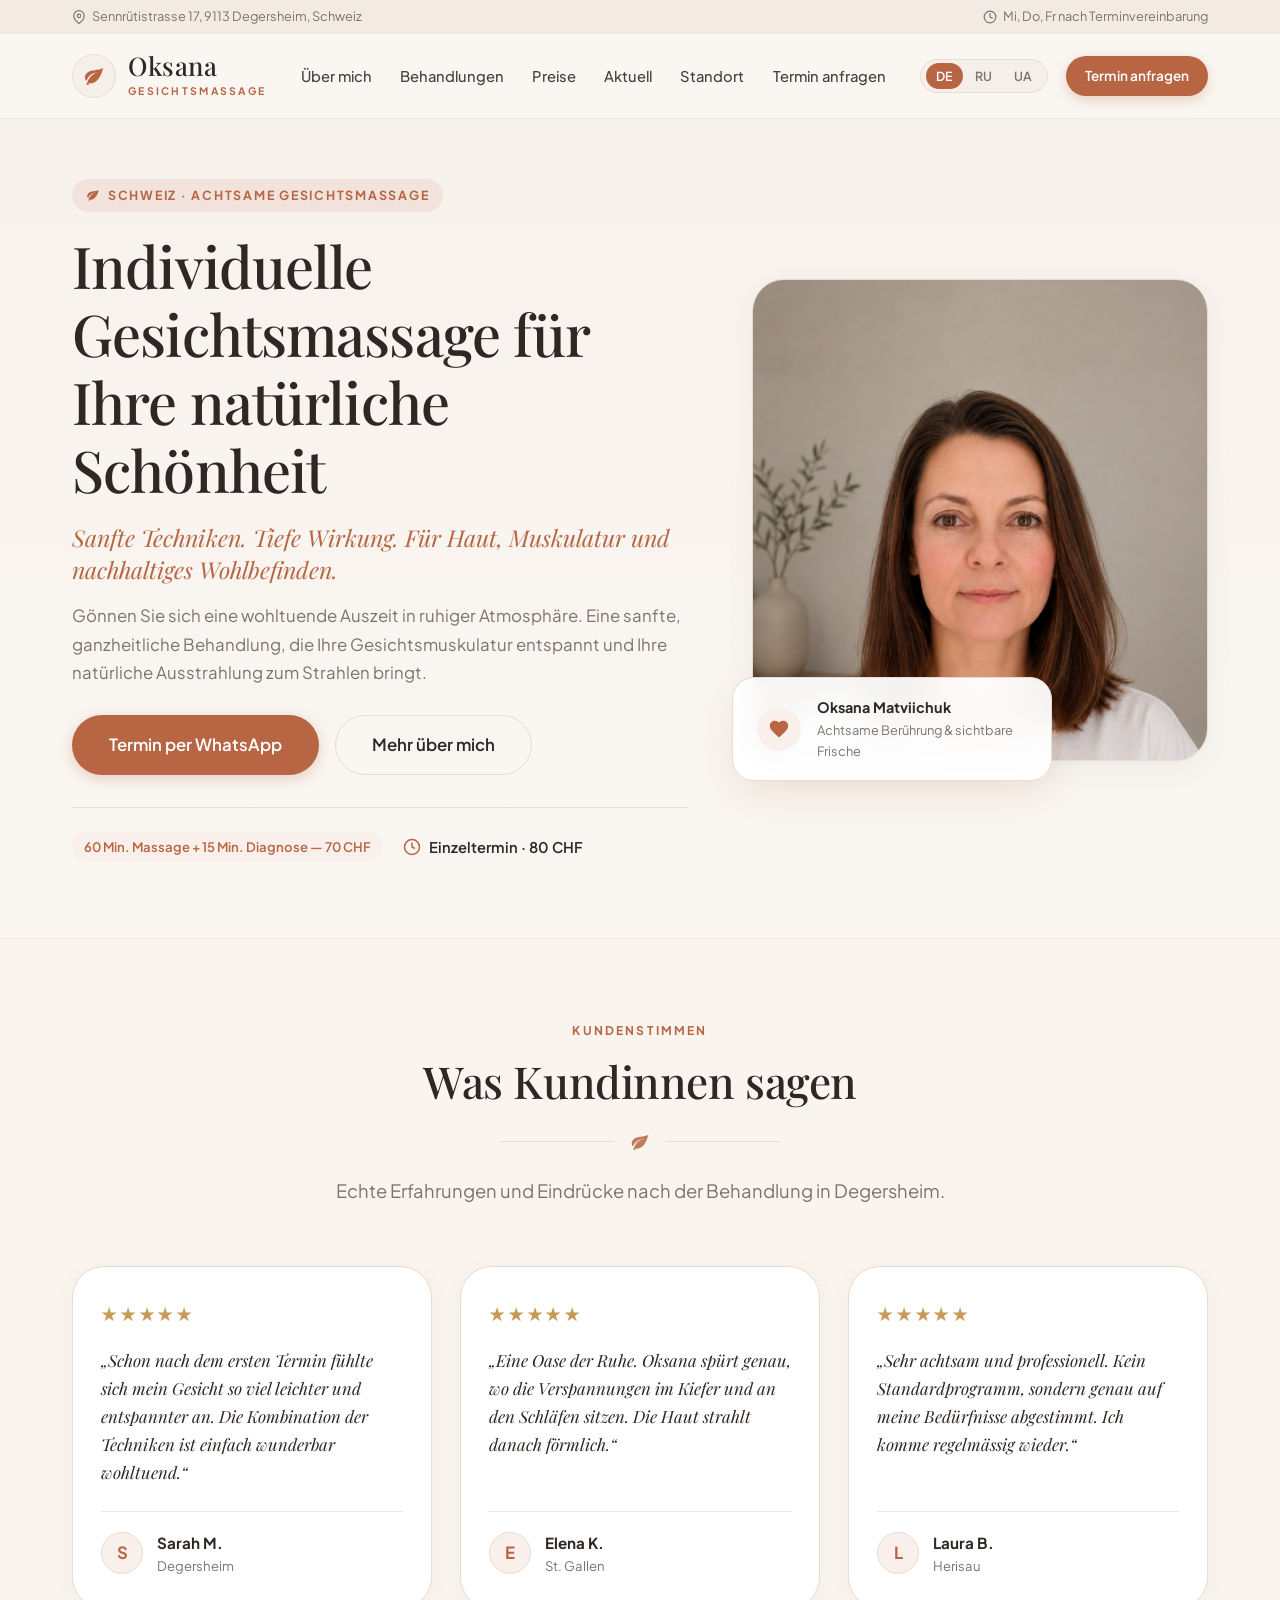
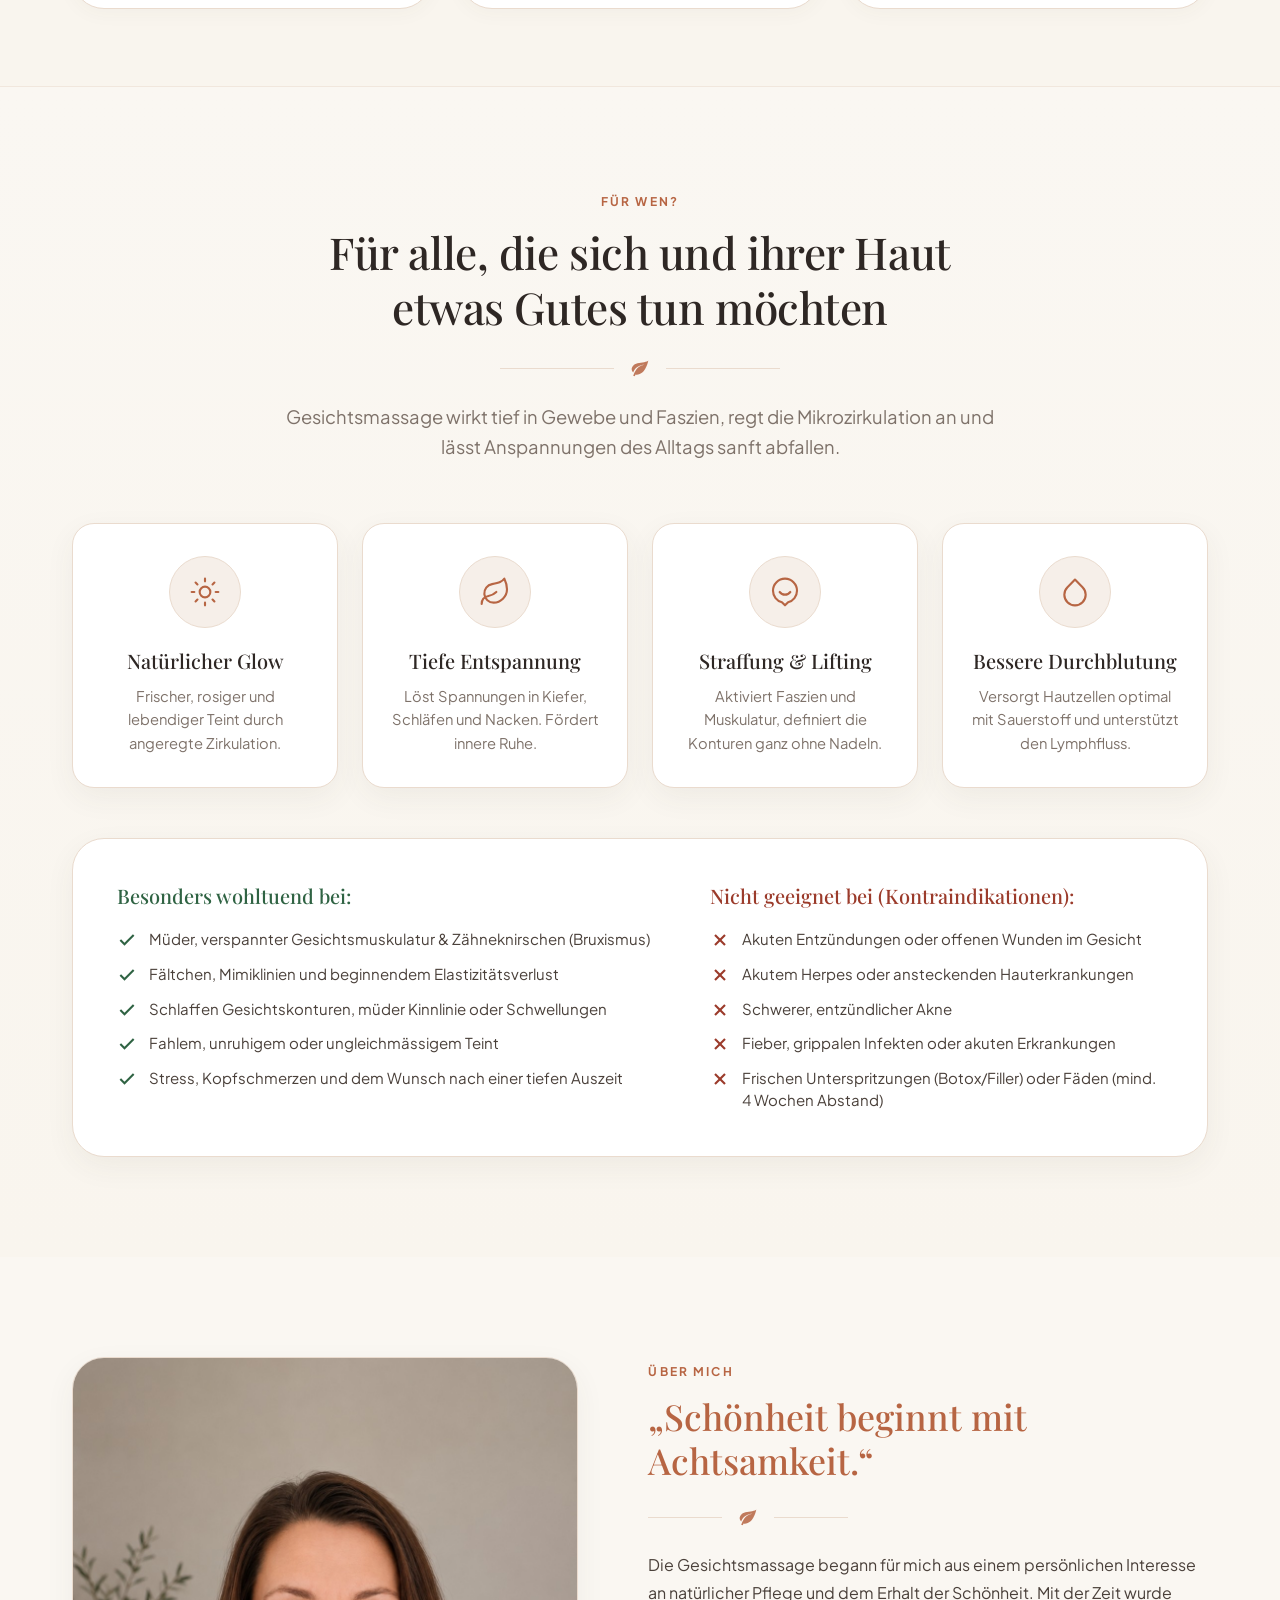
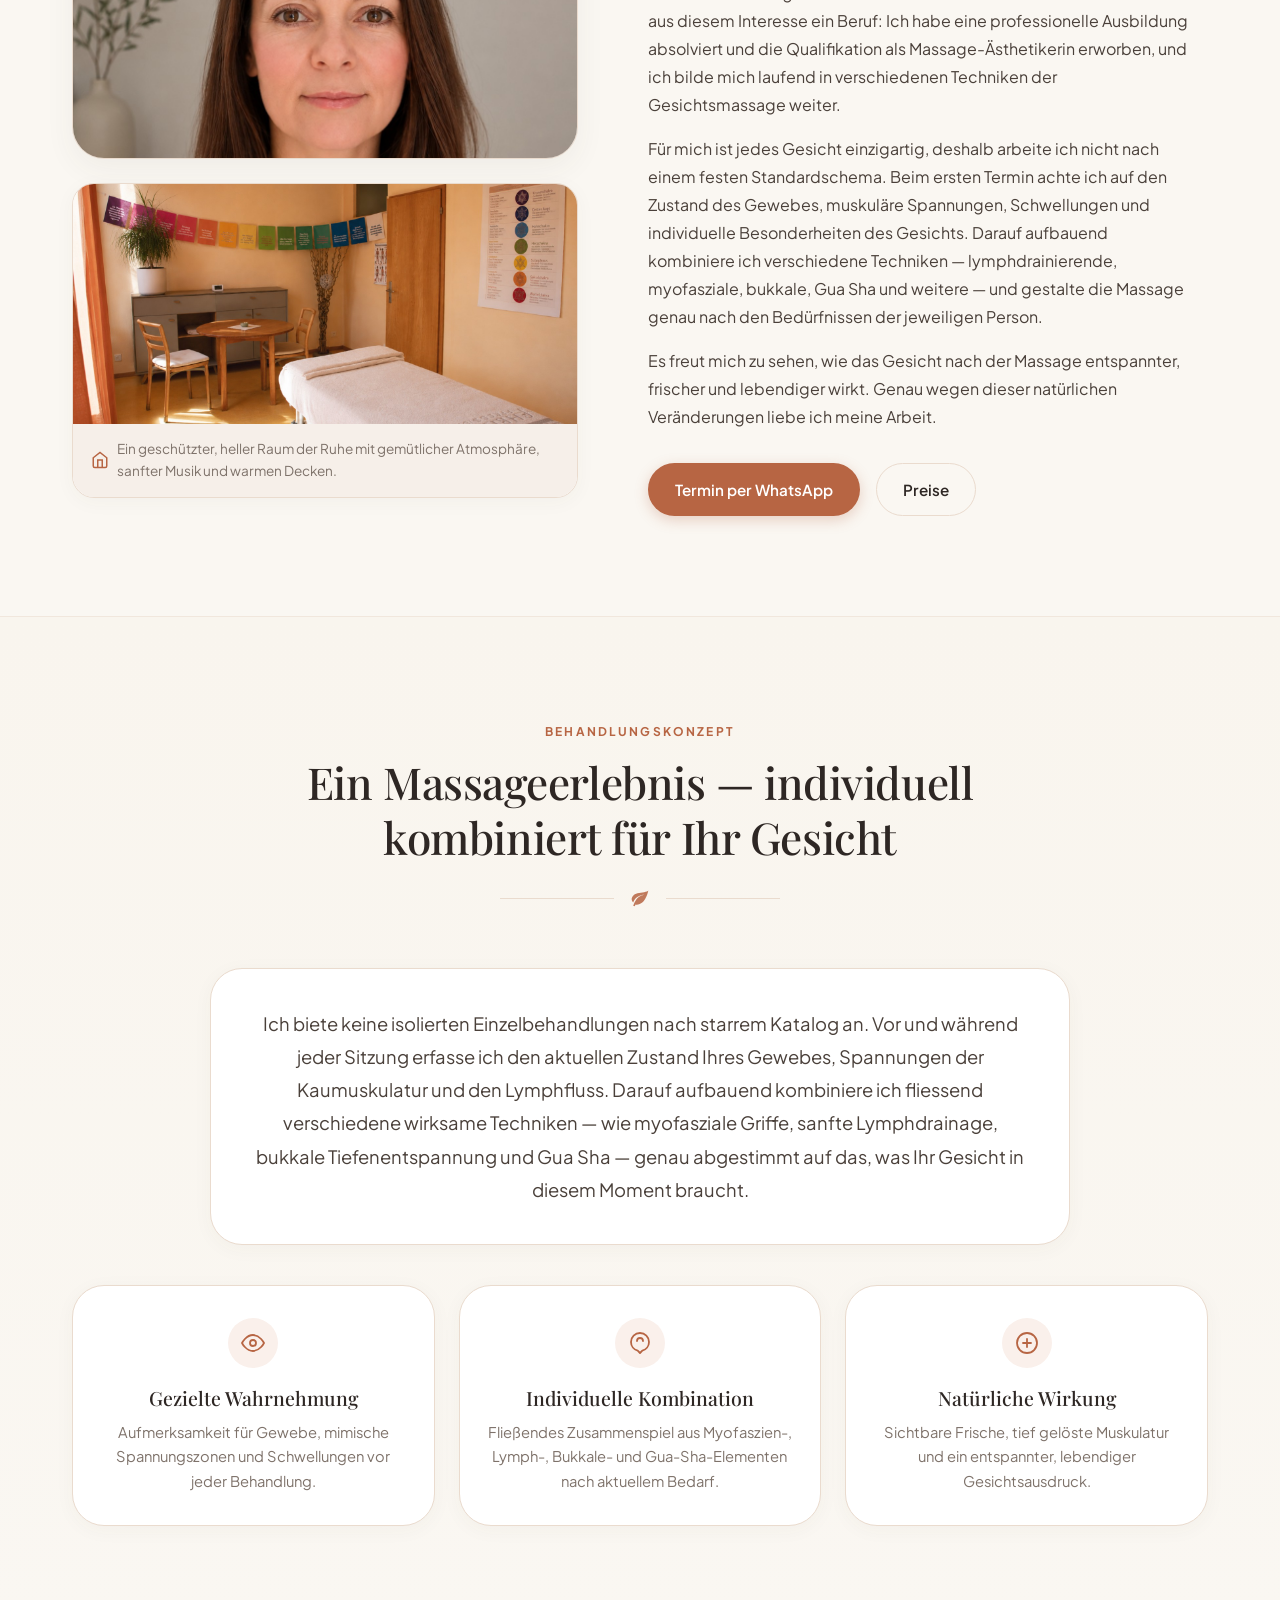
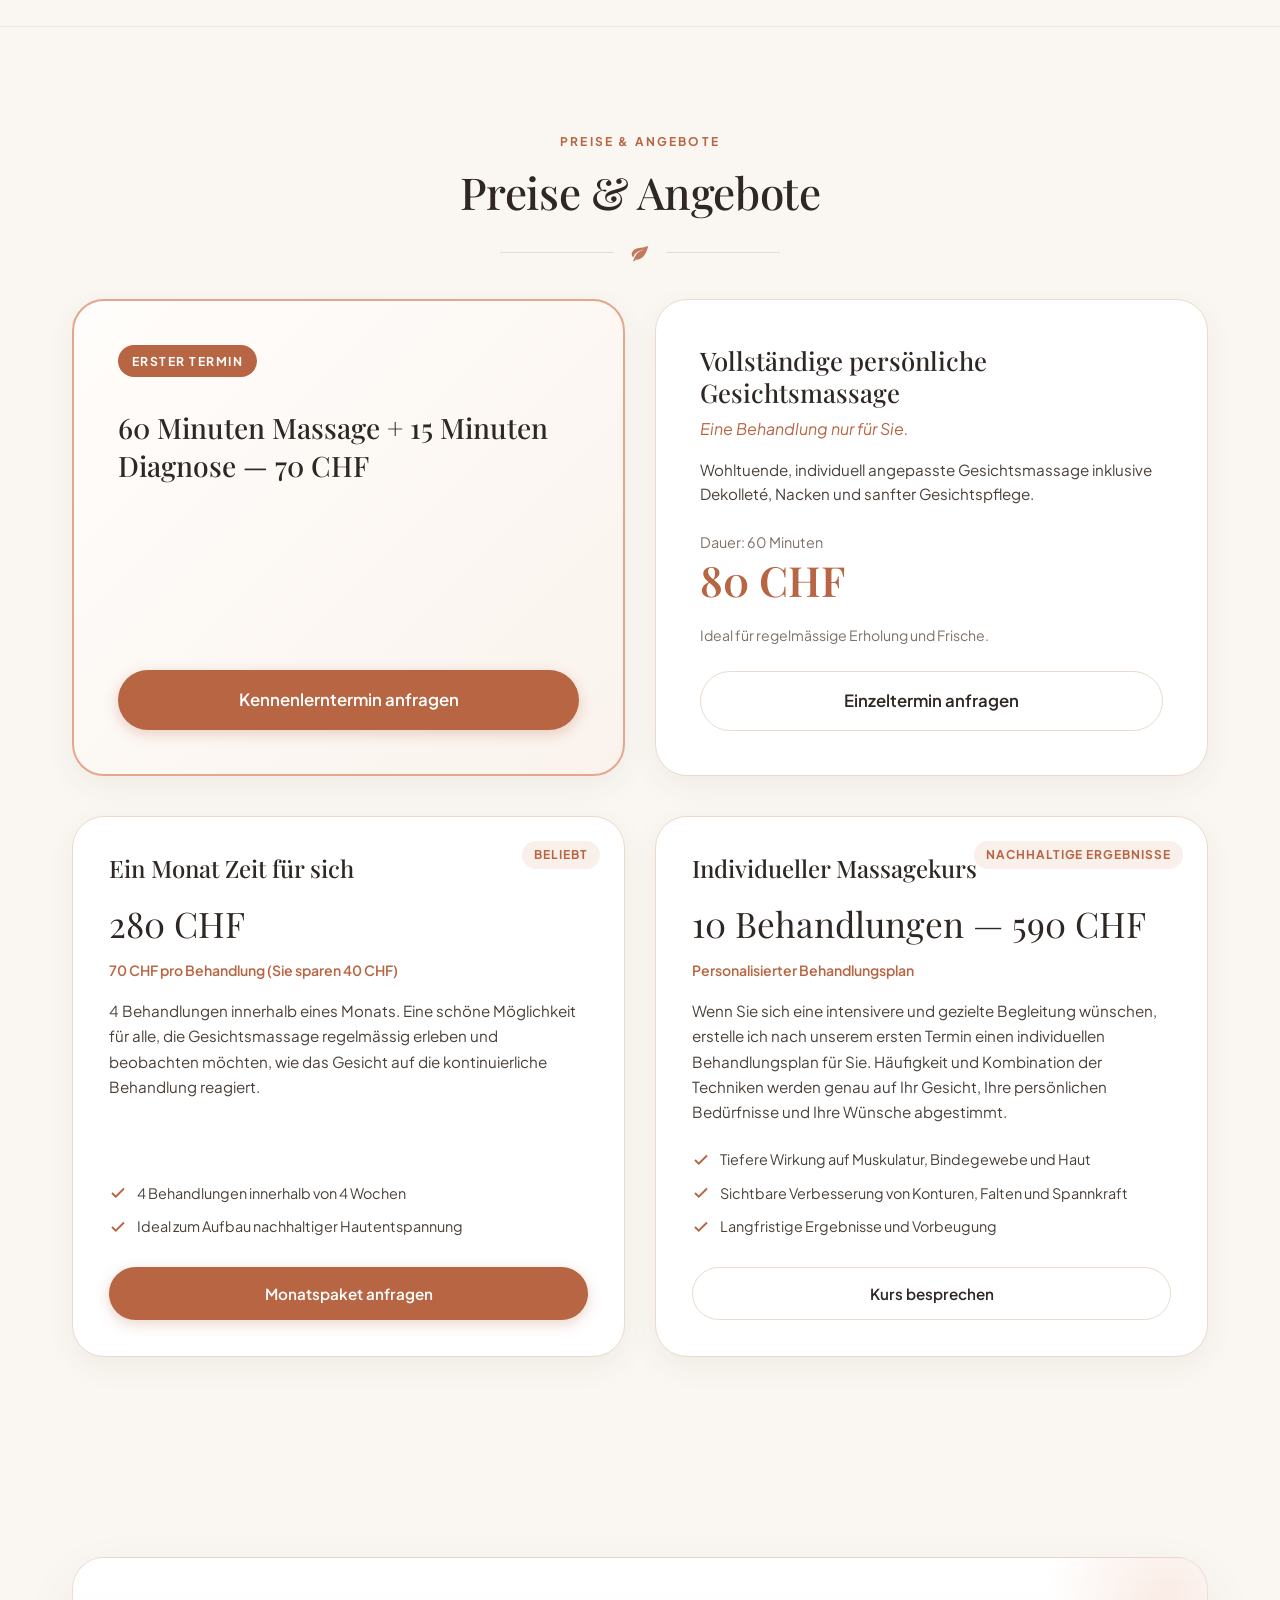
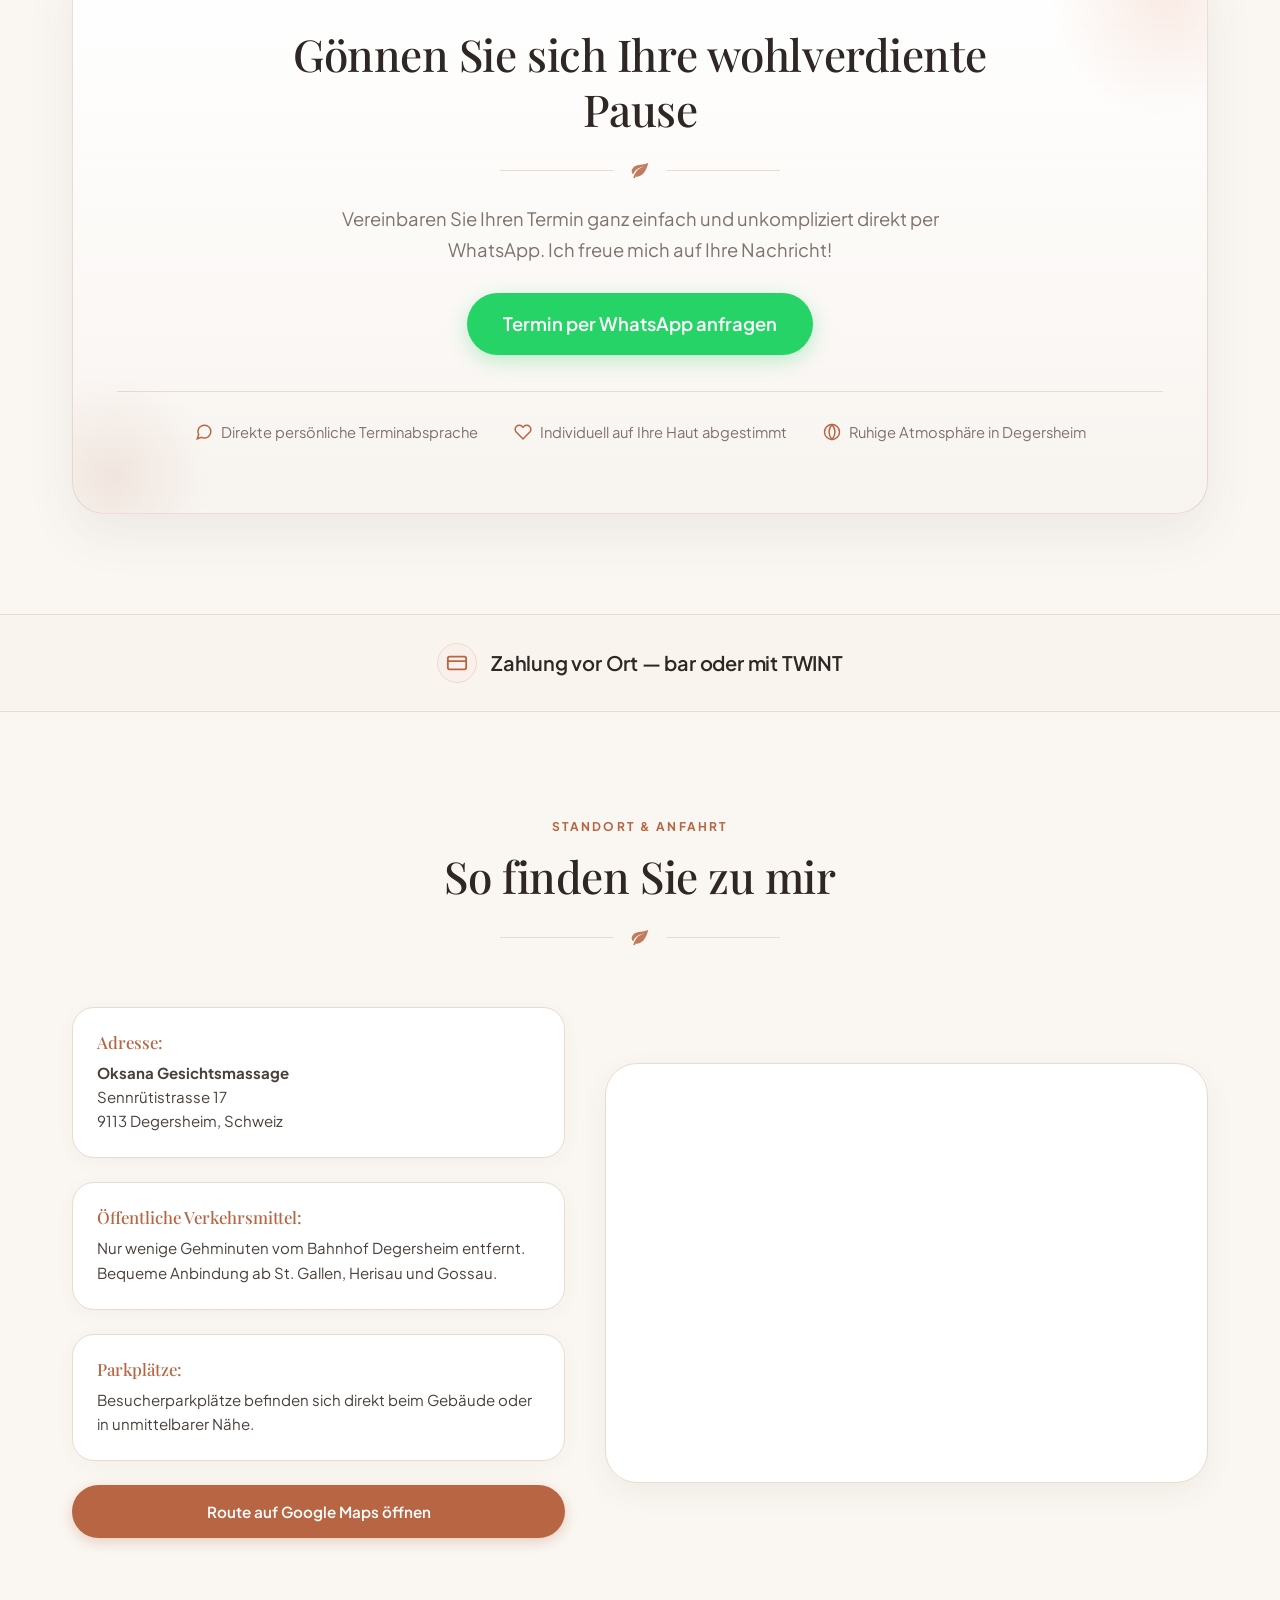
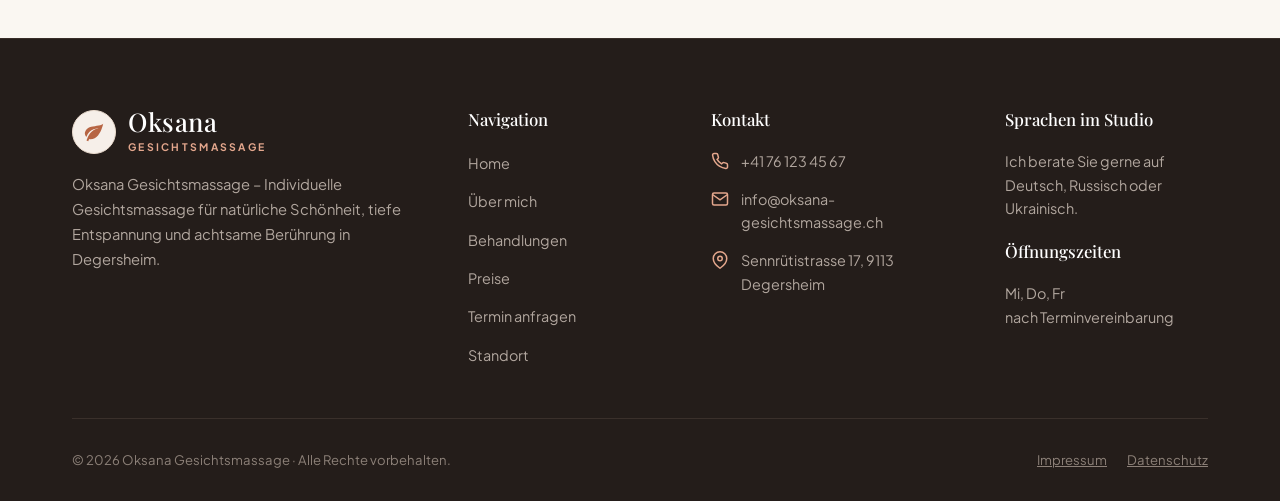
==== commit 16e07006: "зміни" ====
--- a/index.html
+++ b/index.html
@@ -7,7 +7,7 @@
   <meta name="description" content="Individuelle Gesichtsmassage in Degersheim, Schweiz. Natürliche Schönheit, tiefe Entspannung und achtsame Berührung durch Oksana Matviichuk. Buchen Sie Ihren Termin online.">
   
   <!-- Favicon SVG -->
-  <link rel="icon" type="image/svg+xml" href="data:image/svg+xml,<svg xmlns='http://www.w3.org/2000/svg' viewBox='0 0 24 24' fill='%23B76543'><path d='M17 8C8 10 5.9 16.17 3.82 21.34L5.71 22l1-2.3A4.49 4.49 0 0 0 8 20C19 20 22 3 22 3c-1 2-8 2.25-13 3.25S2 11.5 2 13.5s1.75 3.75 1.75 3.75C7 8 17 8 17 8z'/></svg>">
+  <link rel="icon" type="image/svg+xml" href="favicon.svg">
 
   <!-- Google Fonts: Playfair Display + Plus Jakarta Sans -->
   <link rel="preconnect" href="https://fonts.googleapis.com">
@@ -40,10 +40,8 @@
       <!-- Logo -->
       <a href="#hero" class="brand-logo" aria-label="Oksana Gesichtsmassage Home">
         <div class="brand-icon">
-          <svg viewBox="0 0 24 24" fill="none" stroke="currentColor" stroke-width="1.6" stroke-linecap="round" stroke-linejoin="round">
-            <path d="M12 2a9 9 0 0 0-9 9c0 4.17 2.84 7.67 6.69 8.69L12 22l2.31-2.31C18.16 18.67 21 15.17 21 11a9 9 0 0 0-9-9z"></path>
-            <path d="M9 10a3 3 0 0 1 6 0"></path>
-            <path d="M12 14v1"></path>
+          <svg viewBox="0 0 24 24" fill="currentColor" aria-hidden="true">
+            <path d="M17 8C8 10 5.9 16.17 3.82 21.34L5.71 22l1-2.3A4.49 4.49 0 0 0 8 20C19 20 22 3 22 3c-1 2-8 2.25-13 3.25S2 11.5 2 13.5s1.75 3.75 1.75 3.75C7 8 17 8 17 8z"/>
           </svg>
         </div>
         <div class="brand-text">
@@ -60,7 +58,7 @@
           <li><a href="#pricing" class="nav-link" data-i18n="nav.pricing">Preise</a></li>
           <li><a href="#offers" class="nav-link" data-i18n="nav.offers">Aktuell</a></li>
           <li><a href="#location" class="nav-link" data-i18n="nav.location">Standort</a></li>
-          <li><a href="#booking" class="nav-link" data-i18n="nav.booking">Termin buchen</a></li>
+          <li><a href="#booking" class="nav-link" data-i18n="nav.booking">Termin anfragen</a></li>
         </ul>
       </nav>
 
@@ -73,9 +71,9 @@
           <button type="button" class="lang-btn" data-lang="ua">UA</button>
         </div>
 
-        <a href="#booking" class="btn btn-primary btn-sm" data-i18n="nav.book_cta">
+        <a href="https://wa.me/41761234567?text=Hallo%20Oksana,%20ich%20m%C3%B6chte%20gerne%20einen%20Gesichtsmassage-Termin%20vereinbaren." target="_blank" rel="noopener noreferrer" class="btn btn-primary btn-sm wa-link" data-wa-type="general" data-i18n="nav.book_cta">
           <svg width="15" height="15" viewBox="0 0 24 24" fill="none" stroke="currentColor" stroke-width="2"><rect x="3" y="4" width="18" height="18" rx="2" ry="2"></rect><line x1="16" y1="2" x2="16" y2="6"></line><line x1="8" y1="2" x2="8" y2="6"></line><line x1="3" y1="10" x2="21" y2="10"></line></svg>
-          Termin buchen
+          Termin anfragen
         </a>
 
         <!-- Mobile Menu Toggle -->
@@ -98,7 +96,7 @@
         
         <div class="hero-content">
           <div class="hero-badge">
-            <svg viewBox="0 0 24 24" fill="currentColor"><path d="M12 2L15.09 8.26L22 9.27L17 14.14L18.18 21.02L12 17.77L5.82 21.02L7 14.14L2 9.27L8.91 8.26L12 2Z"/></svg>
+            <svg viewBox="0 0 24 24" fill="currentColor"><path d="M17 8C8 10 5.9 16.17 3.82 21.34L5.71 22l1-2.3A4.49 4.49 0 0 0 8 20C19 20 22 3 22 3c-1 2-8 2.25-13 3.25S2 11.5 2 13.5s1.75 3.75 1.75 3.75C7 8 17 8 17 8z"/></svg>
             <span data-i18n="hero.badge">SCHWEIZ · ACHTSAME GESICHTSMASSAGE</span>
           </div>
 
@@ -115,9 +113,9 @@
           </p>
 
           <div class="hero-actions">
-            <a href="#booking" class="btn btn-primary btn-lg" data-i18n="hero.cta_book">
+            <a href="https://wa.me/41761234567?text=Hallo%20Oksana,%20ich%20m%C3%B6chte%20gerne%20einen%20Gesichtsmassage-Termin%20vereinbaren." target="_blank" rel="noopener noreferrer" class="btn btn-primary btn-lg wa-link" data-wa-type="general" data-i18n="hero.cta_book">
               <svg width="18" height="18" viewBox="0 0 24 24" fill="none" stroke="currentColor" stroke-width="2"><rect x="3" y="4" width="18" height="18" rx="2" ry="2"></rect><line x1="16" y1="2" x2="16" y2="6"></line><line x1="8" y1="2" x2="8" y2="6"></line><line x1="3" y1="10" x2="21" y2="10"></line></svg>
-              Termin buchen
+              Termin per WhatsApp
             </a>
             <a href="#about" class="btn btn-secondary btn-lg" data-i18n="hero.cta_learn">
               Mehr über mich
@@ -125,12 +123,12 @@
           </div>
 
           <div class="hero-meta">
+            <div class="meta-tag" data-i18n="hero.intro_tag">
+              60 Min. Massage + 15 Min. Diagnose — 70 CHF
+            </div>
             <div class="meta-pill">
               <svg viewBox="0 0 24 24" fill="none" stroke="currentColor" stroke-width="2"><circle cx="12" cy="12" r="10"></circle><polyline points="12 6 12 12 16 14"></polyline></svg>
-              <span data-i18n="hero.quick_price">60 Min. · 80 CHF</span>
-            </div>
-            <div class="meta-tag" data-i18n="hero.intro_tag">
-              Kennenlernangebot 70 CHF
+              <span data-i18n="hero.quick_price">Einzeltermin · 80 CHF</span>
             </div>
           </div>
         </div>
@@ -154,54 +152,76 @@
       </div>
     </section>
 
-    <!-- 4 Pillars Section (Ganzheitlicher Ansatz) -->
-    <section class="pillars-section" aria-label="Grundwerte">
+    <!-- Client Testimonials Section (Item 5) -->
+    <section class="testimonials-section" id="reviews" aria-label="Kundenstimmen">
       <div class="container">
-        <div class="pillars-grid">
+        
+        <div class="section-header">
+          <span class="section-tag" data-i18n="reviews.tag">KUNDENSTIMMEN</span>
+          <h2 class="section-title" data-i18n="reviews.title">Was Kundinnen sagen</h2>
+          <div class="leaf-divider">
+            <svg viewBox="0 0 24 24"><path d="M17 8C8 10 5.9 16.17 3.82 21.34L5.71 22l1-2.3A4.49 4.49 0 0 0 8 20C19 20 22 3 22 3c-1 2-8 2.25-13 3.25S2 11.5 2 13.5s1.75 3.75 1.75 3.75C7 8 17 8 17 8z"/></svg>
+          </div>
+          <p class="section-subtitle" data-i18n="reviews.subtitle">
+            Echte Erfahrungen und Eindrücke nach der Behandlung in Degersheim.
+          </p>
+        </div>
+
+        <div class="testimonials-grid">
           
-          <div class="pillar-card">
-            <div class="pillar-icon">
-              <svg viewBox="0 0 24 24" fill="none" stroke="currentColor" stroke-width="1.8" stroke-linecap="round" stroke-linejoin="round">
-                <path d="M12 22s8-4 8-10V5l-8-3-8 3v7c0 6 8 10 8 10z"></path>
-              </svg>
-            </div>
-            <h3 class="pillar-title" data-i18n="pillar1.title">Ganzheitlicher Ansatz</h3>
-            <p class="pillar-desc" data-i18n="pillar1.desc">Körper, Geist und Haut im Einklang.</p>
-          </div>
-
-          <div class="pillar-card">
-            <div class="pillar-icon">
-              <svg viewBox="0 0 24 24" fill="none" stroke="currentColor" stroke-width="1.8" stroke-linecap="round" stroke-linejoin="round">
-                <path d="M11 20A7 7 0 0 1 9.8 6.1C15.5 5 17 4.48 19 2c1 2 2 4.18 2 8 0 5.5-4.78 10-10 10Z"></path>
-                <path d="M2 21c0-3 1.85-5.36 5.08-6C9.5 14.52 12 13 13 12"></path>
-              </svg>
-            </div>
-            <h3 class="pillar-title" data-i18n="pillar2.title">Natürliche Methoden</h3>
-            <p class="pillar-desc" data-i18n="pillar2.desc">Effektive Techniken für Ihre natürliche Schönheit.</p>
-          </div>
-
-          <div class="pillar-card">
-            <div class="pillar-icon">
-              <svg viewBox="0 0 24 24" fill="none" stroke="currentColor" stroke-width="1.8" stroke-linecap="round" stroke-linejoin="round">
-                <path d="M20.84 4.61a5.5 5.5 0 0 0-7.78 0L12 5.67l-1.06-1.06a5.5 5.5 0 0 0-7.78 7.78l1.06 1.06L12 21.23l7.78-7.78 1.06-1.06a5.5 5.5 0 0 0 0-7.78z"></path>
-              </svg>
-            </div>
-            <h3 class="pillar-title" data-i18n="pillar3.title">Individuelle Behandlung</h3>
-            <p class="pillar-desc" data-i18n="pillar3.desc">Genau an die Bedürfnisse Ihres Gesichts angepasst.</p>
-          </div>
-
-          <div class="pillar-card">
-            <div class="pillar-icon">
-              <svg viewBox="0 0 24 24" fill="none" stroke="currentColor" stroke-width="1.8" stroke-linecap="round" stroke-linejoin="round">
-                <circle cx="12" cy="12" r="10"></circle>
-                <path d="M12 6v6l4 2"></path>
-              </svg>
-            </div>
-            <h3 class="pillar-title" data-i18n="pillar4.title">Wohlbefinden & Balance</h3>
-            <p class="pillar-desc" data-i18n="pillar4.desc">Entspannung und frische Energie für Ihren Alltag.</p>
-          </div>
-
-        </div>
+          <!-- Testimonial 1 -->
+          <div class="testimonial-card">
+            <div class="testimonial-stars" aria-label="5 Sterne">
+              ★★★★★
+            </div>
+            <blockquote class="testimonial-quote" data-i18n="review1.text">
+              „Schon nach dem ersten Termin fühlte sich mein Gesicht so viel leichter und entspannter an. Die Kombination der Techniken ist einfach wunderbar wohltuend.“
+            </blockquote>
+            <div class="testimonial-author">
+              <div class="testimonial-avatar">S</div>
+              <div class="testimonial-meta">
+                <span class="testimonial-name" data-i18n="review1.author">Sarah M.</span>
+                <span class="testimonial-location" data-i18n="review1.location">Degersheim</span>
+              </div>
+            </div>
+          </div>
+
+          <!-- Testimonial 2 -->
+          <div class="testimonial-card">
+            <div class="testimonial-stars" aria-label="5 Sterne">
+              ★★★★★
+            </div>
+            <blockquote class="testimonial-quote" data-i18n="review2.text">
+              „Eine Oase der Ruhe. Oksana spürt genau, wo die Verspannungen im Kiefer und an den Schläfen sitzen. Die Haut strahlt danach förmlich.“
+            </blockquote>
+            <div class="testimonial-author">
+              <div class="testimonial-avatar">E</div>
+              <div class="testimonial-meta">
+                <span class="testimonial-name" data-i18n="review2.author">Elena K.</span>
+                <span class="testimonial-location" data-i18n="review2.location">St. Gallen</span>
+              </div>
+            </div>
+          </div>
+
+          <!-- Testimonial 3 -->
+          <div class="testimonial-card">
+            <div class="testimonial-stars" aria-label="5 Sterne">
+              ★★★★★
+            </div>
+            <blockquote class="testimonial-quote" data-i18n="review3.text">
+              „Sehr achtsam und professionell. Kein Standardprogramm, sondern genau auf meine Bedürfnisse abgestimmt. Ich komme regelmässig wieder.“
+            </blockquote>
+            <div class="testimonial-author">
+              <div class="testimonial-avatar">L</div>
+              <div class="testimonial-meta">
+                <span class="testimonial-name" data-i18n="review3.author">Laura B.</span>
+                <span class="testimonial-location" data-i18n="review3.location">Herisau</span>
+              </div>
+            </div>
+          </div>
+
+        </div>
+
       </div>
     </section>
 
@@ -372,38 +392,22 @@
             <svg viewBox="0 0 24 24"><path d="M17 8C8 10 5.9 16.17 3.82 21.34L5.71 22l1-2.3A4.49 4.49 0 0 0 8 20C19 20 22 3 22 3c-1 2-8 2.25-13 3.25S2 11.5 2 13.5s1.75 3.75 1.75 3.75C7 8 17 8 17 8z"/></svg>
           </div>
 
-          <p class="about-lead" data-i18n="about.lead">
-            Mein Name ist Oksana, und Gesichtsmassage bedeutet für mich viel mehr als nur eine Kombination verschiedener Techniken.
-          </p>
-
           <div class="about-paragraphs">
             <p data-i18n="about.p1">
-              Ich liebe es zu sehen, wie Anspannung nach und nach verschwindet, das Gesicht weicher, frischer und entspannter wirkt – und wie sich damit oft auch das eigene Wohlgefühl verändert.
+              Die Gesichtsmassage begann für mich aus einem persönlichen Interesse an natürlicher Pflege und dem Erhalt der Schönheit. Mit der Zeit wurde aus diesem Interesse ein Beruf: Ich habe eine professionelle Ausbildung absolviert und die Qualifikation als Massage-Ästhetikerin erworben, und ich bilde mich laufend in verschiedenen Techniken der Gesichtsmassage weiter.
             </p>
 
             <p data-i18n="about.p2">
-              Ich bin überzeugt, dass jedes Gesicht einzigartig ist. Jede von uns hat ihre eigenen Besonderheiten, ihre Mimik, ihre typischen Spannungsbereiche und natürlich auch ihre persönlichen Wünsche. Deshalb arbeite ich nicht nach einem festen Schema. Mir ist es wichtig, zuerst zu sehen und zu spüren, was Ihr Gesicht gerade braucht, und meine Behandlung individuell darauf abzustimmen.
+              Für mich ist jedes Gesicht einzigartig, deshalb arbeite ich nicht nach einem festen Standardschema. Beim ersten Termin achte ich auf den Zustand des Gewebes, muskuläre Spannungen, Schwellungen und individuelle Besonderheiten des Gesichts. Darauf aufbauend kombiniere ich verschiedene Techniken — lymphdrainierende, myofasziale, bukkale, Gua Sha und weitere — und gestalte die Massage genau nach den Bedürfnissen der jeweiligen Person.
             </p>
 
             <p data-i18n="about.p3">
-              Wenn Sie sich für einen individuellen Massagekurs entscheiden, erstelle ich für Sie einen persönlichen Behandlungsplan. Ein Kurs umfasst in der Regel 7–10 Behandlungen, wobei jede Behandlung etwas anders aussehen kann. In meiner Arbeit kombiniere ich verschiedene Methoden wie myofasziale Techniken, Lymphdrainage, Gua-Sha-Massage, Asahi-Techniken und die bukkale Gesichtsmassage. Welche Techniken ich einsetze und miteinander verbinde, hängt ganz davon ab, woran wir arbeiten und welches Ergebnis wir gemeinsam erreichen möchten.
+              Es freut mich zu sehen, wie das Gesicht nach der Massage entspannter, frischer und lebendiger wirkt. Genau wegen dieser natürlichen Veränderungen liebe ich meine Arbeit.
             </p>
-
-            <p data-i18n="about.p4">
-              Wenn Sie auch zu Hause etwas für Ihr Gesicht tun möchten, zeige ich Ihnen auf Wunsch einige einfache, individuell ausgewählte Übungen aus der Gesichtsgymnastik. Es geht dabei nicht um ein aufwendiges tägliches Training, sondern um kleine Empfehlungen, die helfen können, die Wirkung zwischen unseren Terminen zu unterstützen.
-            </p>
-
-            <p data-i18n="about.p5">
-              Natürliche Schönheit liegt mir besonders am Herzen. Ich möchte Ihr Gesicht nicht verändern oder „anders“ machen. Mein Wunsch ist es, seine natürliche Schönheit zum Vorschein zu bringen – damit es entspannter, frischer, lebendiger und gepflegter wirkt und Sie dabei ganz Sie selbst bleiben.
-            </p>
-
-            <p data-i18n="about.p6">
-              Und noch etwas ist mir wichtig: Die Zeit während der Massage soll Ihre Zeit sein. Ein Moment, in dem Sie zur Ruhe kommen, loslassen, nirgendwohin eilen müssen und sich einfach ein wenig Zeit und Aufmerksamkeit für sich selbst schenken dürfen.
-            </p>
           </div>
 
           <div class="about-actions">
-            <a href="#booking" class="btn btn-primary" data-i18n="hero.cta_book">Termin buchen</a>
+            <a href="https://wa.me/41761234567?text=Hallo%20Oksana,%20ich%20m%C3%B6chte%20gerne%20einen%20Gesichtsmassage-Termin%20vereinbaren." target="_blank" rel="noopener noreferrer" class="btn btn-primary" data-wa-type="general" data-i18n="hero.cta_book">Termin per WhatsApp</a>
             <a href="#pricing" class="btn btn-secondary" data-i18n="nav.pricing">Preise ansehen</a>
           </div>
 
@@ -417,61 +421,59 @@
       <div class="container">
         
         <div class="section-header">
-          <span class="section-tag" data-i18n="tech.tag">METHODEN & EXPERTISE</span>
-          <h2 class="section-title" data-i18n="tech.title">Moderne & traditionelle Techniken in Harmonie</h2>
+          <span class="section-tag" data-i18n="tech.tag">BEHANDLUNGSKONZEPT</span>
+          <h2 class="section-title" data-i18n="tech.title">Ein Massageerlebnis — individuell kombiniert für Ihr Gesicht</h2>
           <div class="leaf-divider">
             <svg viewBox="0 0 24 24"><path d="M17 8C8 10 5.9 16.17 3.82 21.34L5.71 22l1-2.3A4.49 4.49 0 0 0 8 20C19 20 22 3 22 3c-1 2-8 2.25-13 3.25S2 11.5 2 13.5s1.75 3.75 1.75 3.75C7 8 17 8 17 8z"/></svg>
           </div>
         </div>
 
-        <div class="techniques-grid">
+        <div class="philosophy-lead-box">
+          <p class="philosophy-lead-text" data-i18n="tech.desc">
+            Ich biete keine isolierten Einzelbehandlungen nach starrem Katalog an. Vor und während jeder Sitzung erfasse ich den aktuellen Zustand Ihres Gewebes, Spannungen der Kaumuskulatur und den Lymphfluss. Darauf aufbauend kombiniere ich fliessend verschiedene wirksame Techniken — wie myofasziale Griffe, sanfte Lymphdrainage, bukkale Tiefenentspannung und Gua Sha — genau abgestimmt auf das, was Ihr Gesicht in diesem Moment braucht.
+          </p>
+        </div>
+
+        <div class="approach-grid">
           
-          <div class="tech-card">
-            <div class="tech-icon">
-              <svg viewBox="0 0 24 24" fill="none" stroke="currentColor" stroke-width="2"><path d="M12 22s8-4 8-10V5l-8-3-8 3v7c0 6 8 10 8 10z"></path></svg>
-            </div>
-            <h3 class="tech-title" data-i18n="tech.myo">Myofasziale Massage</h3>
-            <p class="tech-desc" data-i18n="tech.myo_d">Löst chronische Verspannungen der tiefen Gesichtsmuskulatur und der Faszien.</p>
-          </div>
-
-          <div class="tech-card">
-            <div class="tech-icon">
-              <svg viewBox="0 0 24 24" fill="none" stroke="currentColor" stroke-width="2"><path d="M12 2.69l5.66 5.66a8 8 0 1 1-11.31 0z"></path></svg>
-            </div>
-            <h3 class="tech-title" data-i18n="tech.lymph">Sanfte Lymphdrainage</h3>
-            <p class="tech-desc" data-i18n="tech.lymph_d">Fördert den sanften Abtransport von gestauter Flüssigkeit und mindert Schwellungen.</p>
-          </div>
-
-          <div class="tech-card">
-            <div class="tech-icon">
-              <svg viewBox="0 0 24 24" fill="none" stroke="currentColor" stroke-width="2"><path d="M11 20A7 7 0 0 1 9.8 6.1C15.5 5 17 4.48 19 2c1 2 2 4.18 2 8 0 5.5-4.78 10-10 10Z"></path></svg>
-            </div>
-            <h3 class="tech-title" data-i18n="tech.guasha">Gua-Sha & Akupressur</h3>
-            <p class="tech-desc" data-i18n="tech.guasha_d">Regt die Durchblutung an, definiert Wangenknochen und Kieferlinie.</p>
-          </div>
-
-          <div class="tech-card">
-            <div class="tech-icon">
-              <svg viewBox="0 0 24 24" fill="none" stroke="currentColor" stroke-width="2"><circle cx="12" cy="12" r="10"></circle><polyline points="12 6 12 12 16 14"></polyline></svg>
-            </div>
-            <h3 class="tech-title" data-i18n="tech.asahi">Asahi-Techniken</h3>
-            <p class="tech-desc" data-i18n="tech.asahi_d">Bewährte japanische Griffe für frische Spannkraft und Straffung.</p>
-          </div>
-
-          <div class="tech-card">
-            <div class="tech-icon">
-              <svg viewBox="0 0 24 24" fill="none" stroke="currentColor" stroke-width="2"><path d="M12 2a9 9 0 0 0-9 9c0 4.17 2.84 7.67 6.69 8.69L12 22l2.31-2.31C18.16 18.67 21 15.17 21 11a9 9 0 0 0-9-9z"></path></svg>
-            </div>
-            <h3 class="tech-title" data-i18n="tech.buccal">Bukkale Gesichtsmassage</h3>
-            <p class="tech-desc" data-i18n="tech.buccal_d">Tiefenentspannung der Kaumuskulatur (oral/intraoral) für spürbare Entlastung.</p>
-          </div>
-
-          <div class="tech-card">
-            <div class="tech-icon">
-              <svg viewBox="0 0 24 24" fill="none" stroke="currentColor" stroke-width="2"><path d="M20.84 4.61a5.5 5.5 0 0 0-7.78 0L12 5.67l-1.06-1.06a5.5 5.5 0 0 0-7.78 7.78l1.06 1.06L12 21.23l7.78-7.78 1.06-1.06a5.5 5.5 0 0 0 0-7.78z"></path></svg>
-            </div>
-            <h3 class="tech-title" data-i18n="tech.gym">Face-Gymnastik für zu Hause</h3>
-            <p class="tech-desc" data-i18n="tech.gym_d">Leichte, personalisierte Übungen zur Erhaltung der Resultate im Alltag.</p>
+          <div class="approach-card">
+            <div class="approach-icon">
+              <svg viewBox="0 0 24 24" fill="none" stroke="currentColor" stroke-width="1.8" stroke-linecap="round" stroke-linejoin="round">
+                <path d="M1 12s4-8 11-8 11 8 11 8-4 8-11 8-11-8-11-8z"></path>
+                <circle cx="12" cy="12" r="3"></circle>
+              </svg>
+            </div>
+            <h3 class="approach-title" data-i18n="tech.card1_title">Gezielte Wahrnehmung</h3>
+            <p class="approach-desc" data-i18n="tech.card1_desc">
+              Aufmerksamkeit für Gewebe, mimische Spannungszonen und Schwellungen vor jeder Behandlung.
+            </p>
+          </div>
+
+          <div class="approach-card">
+            <div class="approach-icon">
+              <svg viewBox="0 0 24 24" fill="none" stroke="currentColor" stroke-width="1.8" stroke-linecap="round" stroke-linejoin="round">
+                <path d="M12 2a9 9 0 0 0-9 9c0 4.17 2.84 7.67 6.69 8.69L12 22l2.31-2.31C18.16 18.67 21 15.17 21 11a9 9 0 0 0-9-9z"></path>
+                <path d="M9 10a3 3 0 0 1 6 0"></path>
+              </svg>
+            </div>
+            <h3 class="approach-title" data-i18n="tech.card2_title">Individuelle Kombination</h3>
+            <p class="approach-desc" data-i18n="tech.card2_desc">
+              Fließendes Zusammenspiel aus Myofaszien-, Lymph-, Bukkale- und Gua-Sha-Elementen nach aktuellem Bedarf.
+            </p>
+          </div>
+
+          <div class="approach-card">
+            <div class="approach-icon">
+              <svg viewBox="0 0 24 24" fill="none" stroke="currentColor" stroke-width="1.8" stroke-linecap="round" stroke-linejoin="round">
+                <circle cx="12" cy="12" r="10"></circle>
+                <path d="M12 8v8"></path>
+                <path d="M8 12h8"></path>
+              </svg>
+            </div>
+            <h3 class="approach-title" data-i18n="tech.card3_title">Natürliche Wirkung</h3>
+            <p class="approach-desc" data-i18n="tech.card3_desc">
+              Sichtbare Frische, tief gelöste Muskulatur und ein entspannter, lebendiger Gesichtsausdruck.
+            </p>
           </div>
 
         </div>
@@ -479,62 +481,41 @@
       </div>
     </section>
 
-    <!-- Pricing & Special Offers (Oksana's exact wording) -->
+    <!-- Pricing & Special Offers (Besondere Angebote) -->
     <section class="pricing-section" id="pricing">
       <div class="container">
         
-        <div class="section-header">
-          <span class="section-tag" data-i18n="pricing.tag">PREISE & BESONDERE ANGEBOTE</span>
-          <h2 class="section-title" data-i18n="pricing.title">Transparente Preise für Ihre Auszeit</h2>
+        <div class="section-header" style="margin-bottom: 36px;">
+          <span class="section-tag" data-i18n="pricing.tag">PREISE & ANGEBOTE</span>
+          <h2 class="section-title" data-i18n="pricing.title">Preise & Angebote</h2>
           <div class="leaf-divider">
             <svg viewBox="0 0 24 24"><path d="M17 8C8 10 5.9 16.17 3.82 21.34L5.71 22l1-2.3A4.49 4.49 0 0 0 8 20C19 20 22 3 22 3c-1 2-8 2.25-13 3.25S2 11.5 2 13.5s1.75 3.75 1.75 3.75C7 8 17 8 17 8z"/></svg>
           </div>
-          <p class="section-subtitle" data-i18n="pricing.intro">
-            Mir ist wichtig, dass Sie meine Gesichtsmassage und meine Art zu arbeiten zunächst in Ruhe kennenlernen können. Spüren Sie selbst, wie sich die Behandlung für Sie anfühlt, und entscheiden Sie danach ganz entspannt, ob Sie weitermachen möchten.
-          </p>
         </div>
 
         <!-- Featured Row: Kennenlernangebot + Standard Einzelbehandlung -->
         <div class="pricing-featured-row">
           
-          <!-- Kennenlernangebot Featured Card -->
-          <div class="card-intro-offer">
-            <div>
-              <div class="intro-badge" data-i18n="intro.badge">EMPFOHLEN FÜR DEN ERSTEN TERMIN</div>
-              <h3 data-i18n="intro.title">Kennenlernangebot – Ihr erster Termin</h3>
-              <p class="intro-sub" data-i18n="intro.subtitle">Lernen Sie meine Gesichtsmassage in Ruhe kennen.</p>
-              
-              <p data-i18n="intro.detail1" style="margin-bottom: 16px; font-size: 0.95rem; color: var(--color-text-body);">
-                Beim ersten Termin nehme ich mir zusätzlich Zeit für eine persönliche Beratung und eine kurze Gesichtsanalyse.
-              </p>
-
-              <div class="intro-formula">
-                <span data-i18n="intro.formula">60 Min. Gesichtsmassage + 15 Min. persönliche Beratung</span>
-                <span data-i18n="intro.duration">Gesamtdauer: ca. 75 Minuten</span>
-              </div>
-            </div>
-
-            <div>
-              <div class="intro-price-row">
-                <span class="price-main" data-i18n="intro.price">70 CHF</span>
-                <span class="price-old" data-i18n="intro.price_old">statt 80 CHF</span>
-              </div>
-
-              <p class="intro-note" data-i18n="intro.note">
-                Gemeinsam schauen wir, was Ihr Gesicht braucht, und ich passe die Massage individuell an Sie an.
-              </p>
-
-              <a href="#booking" class="btn btn-primary btn-lg" style="width: 100%;" data-i18n="intro.btn">
-                Kennenlerntermin buchen
+          <!-- Kennenlernangebot Simplified Card (Items 4 & 8) -->
+          <div class="card-intro-offer card-intro-simplified">
+            <div class="intro-offer-header">
+              <span class="intro-badge" data-i18n="intro.badge">ERSTER TERMIN</span>
+              <h3 class="intro-simplified-title" data-i18n="intro.simplified_text">
+                60 Minuten Massage + 15 Minuten Diagnose — 70 CHF
+              </h3>
+            </div>
+
+            <div class="intro-offer-action">
+              <a href="https://wa.me/41761234567?text=Hallo%20Oksana,%20ich%20interessiere%20mich%20f%C3%BCr%20das%20Kennenlernangebot%20(60%20Min.%20Massage%20%2B%2015%20Min.%20Diagnose%20%E2%80%94%2070%20CHF)." target="_blank" rel="noopener noreferrer" class="btn btn-primary btn-lg" style="width: 100%;" data-wa-type="intro" data-i18n="intro.btn">
+                Kennenlerntermin anfragen
               </a>
             </div>
           </div>
 
-          <!-- Standard Einzelbehandlung Card -->
+          <!-- Vollständige persönliche Gesichtsmassage (Item 9: Renamed) -->
           <div class="card-standard-offer">
             <div>
-              <span class="section-tag" style="margin-bottom: 8px;">EINZELTERMIN</span>
-              <h3 data-i18n="standard.title">Standard Einzelbehandlung</h3>
+              <h3 data-i18n="standard.title">Vollständige persönliche Gesichtsmassage</h3>
               <p style="color: var(--color-terracotta); font-style: italic; margin-bottom: 16px;" data-i18n="standard.subtitle">Eine Behandlung nur für Sie.</p>
               <p style="color: var(--color-text-body); font-size: 0.95rem; line-height: 1.6;" data-i18n="standard.desc">
                 Wohltuende, individuell angepasste Gesichtsmassage inklusive Dekolleté, Nacken und sanfter Gesichtspflege.
@@ -551,8 +532,8 @@
                 Ideal für regelmässige Erholung und Frische.
               </p>
 
-              <a href="#booking" class="btn btn-secondary btn-lg" style="width: 100%;" data-i18n="standard.btn">
-                Einzeltermin buchen
+              <a href="https://wa.me/41761234567?text=Hallo%20Oksana,%20ich%20interessiere%20mich%20f%C3%BCr%20die%20Vollst%C3%A4ndige%20pers%C3%B6nliche%20Gesichtsmassage%20(60%20Min.%20%E2%80%94%2080%20CHF)." target="_blank" rel="noopener noreferrer" class="btn btn-secondary btn-lg" style="width: 100%;" data-wa-type="standard" data-i18n="standard.btn">
+                Einzeltermin anfragen
               </a>
             </div>
           </div>
@@ -563,7 +544,7 @@
         <div id="offers">
           <div class="packages-grid">
             
-            <!-- Package 1: Ein Monat Zeit für sich -->
+            <!-- Package 1: Ein Monat Zeit für sich (Item 10: Clean i18n) -->
             <div class="package-card">
               <div>
                 <span class="package-pill" data-i18n="sub1.badge">BELIEBT</span>
@@ -571,7 +552,7 @@
                 <div class="package-price" data-i18n="sub1.price">280 CHF</div>
                 <div class="package-calc" data-i18n="sub1.calc">70 CHF pro Behandlung (Sie sparen 40 CHF)</div>
                 <p class="package-desc" data-i18n="sub1.desc">
-                  4 Behandlungen innerhalb eines Monats – 70 CHF pro Behandlung. Eine schöne Möglichkeit für alle, die Gesichtsmassage regelmässig erleben und beobachten möchten, wie das Gesicht auf die kontinuierliche Behandlung reagiert.
+                  4 Behandlungen innerhalb eines Monats. Eine schöne Möglichkeit für alle, die Gesichtsmassage regelmässig erleben und beobachten möchten, wie das Gesicht auf die kontinuierliche Behandlung reagiert.
                 </p>
               </div>
 
@@ -579,29 +560,29 @@
                 <ul class="package-features">
                   <li>
                     <svg viewBox="0 0 24 24" fill="none" stroke="currentColor" stroke-width="2.5"><polyline points="20 6 9 17 4 12"></polyline></svg>
-                    <span>4 Behandlungen innerhalb von 4 Wochen</span>
+                    <span data-i18n="sub1.feature1">4 Behandlungen innerhalb von 4 Wochen</span>
                   </li>
                   <li>
                     <svg viewBox="0 0 24 24" fill="none" stroke="currentColor" stroke-width="2.5"><polyline points="20 6 9 17 4 12"></polyline></svg>
-                    <span>Ideal zum Aufbau nachhaltiger Hautentspannung</span>
+                    <span data-i18n="sub1.feature2">Ideal zum Aufbau nachhaltiger Hautentspannung</span>
                   </li>
                 </ul>
 
-                <a href="#booking" class="btn btn-primary" style="width: 100%;" data-i18n="sub1.btn">
+                <a href="https://wa.me/41761234567?text=Hallo%20Oksana,%20ich%20interessiere%20mich%20f%C3%BCr%20das%20Monatspaket%20%C2%ABEin%20Monat%20Zeit%20f%C3%BCr%20sich%C2%BB%20(4%20Behandlungen%20%E2%80%94%20280%20CHF)." target="_blank" rel="noopener noreferrer" class="btn btn-primary" style="width: 100%;" data-wa-type="month" data-i18n="sub1.btn">
                   Monatspaket anfragen
                 </a>
               </div>
             </div>
 
-            <!-- Package 2: Individueller Massagekurs 7-10 Behandlungen -->
+            <!-- Package 2: Individueller Massagekurs 10 Behandlungen (Item 11) -->
             <div class="package-card">
               <div>
                 <span class="package-pill" data-i18n="sub2.badge">NACHHALTIGE ERGEBNISSE</span>
                 <h4 data-i18n="sub2.title">Individueller Massagekurs</h4>
-                <div class="package-price" data-i18n="sub2.duration">7–10 Behandlungen</div>
-                <div class="package-calc">Personalisierter Behandlungsplan</div>
+                <div class="package-price" data-i18n="sub2.duration">10 Behandlungen — 590 CHF</div>
+                <div class="package-calc" data-i18n="sub2.calc">Personalisierter Behandlungsplan</div>
                 <p class="package-desc" data-i18n="sub2.desc">
-                  Wenn Sie sich eine intensivere und gezielte Begleitung wünschen, erstelle ich nach unserem ersten Termin einen individuellen Behandlungsplan für Sie. Häufigkeit und Kombination der verschiedenen Techniken werden auf Ihr Gesicht, Ihre persönlichen Bedürfnisse und Ihre Wünsche abgestimmt.
+                  Wenn Sie sich eine intensivere und gezielte Begleitung wünschen, erstelle ich nach unserem ersten Termin einen individuellen Behandlungsplan für Sie. Häufigkeit und Kombination der Techniken werden genau auf Ihr Gesicht, Ihre persönlichen Bedürfnisse und Ihre Wünsche abgestimmt.
                 </p>
               </div>
 
@@ -619,14 +600,10 @@
                     <svg viewBox="0 0 24 24" fill="none" stroke="currentColor" stroke-width="2.5"><polyline points="20 6 9 17 4 12"></polyline></svg>
                     <span data-i18n="sub2.benefit3">Langfristige Ergebnisse und Vorbeugung</span>
                   </li>
-                  <li>
-                    <svg viewBox="0 0 24 24" fill="none" stroke="currentColor" stroke-width="2.5"><polyline points="20 6 9 17 4 12"></polyline></svg>
-                    <span data-i18n="sub2.benefit4">Danach: 1 Erhaltungsbehandlung pro Monat empfohlen</span>
-                  </li>
                 </ul>
 
-                <a href="#booking" class="btn btn-secondary" style="width: 100%;" data-i18n="sub2.btn">
-                  Kurs besprechen
+                <a href="https://wa.me/41761234567?text=Hallo%20Oksana,%20ich%20interessiere%20mich%20f%C3%BCr%20den%20Individuellen%20Massagekurs%20(10%20Behandlungen%20%E2%80%94%20590%20CHF)." target="_blank" rel="noopener noreferrer" class="btn btn-secondary" style="width: 100%;" data-wa-type="course" data-i18n="sub2.btn">
+                  Kurs anfragen
                 </a>
               </div>
             </div>
@@ -637,85 +614,37 @@
       </div>
     </section>
 
-    <!-- How it works (3 Steps) -->
-    <section class="steps-section" aria-label="Ablauf">
-      <div class="container">
-        
-        <div class="section-header">
-          <span class="section-tag" data-i18n="steps.tag">SO EINFACH GEHT'S</span>
-          <h2 class="section-title" data-i18n="steps.title">In 3 Schritten zu Ihrer Auszeit</h2>
-          <div class="leaf-divider">
-            <svg viewBox="0 0 24 24"><path d="M17 8C8 10 5.9 16.17 3.82 21.34L5.71 22l1-2.3A4.49 4.49 0 0 0 8 20C19 20 22 3 22 3c-1 2-8 2.25-13 3.25S2 11.5 2 13.5s1.75 3.75 1.75 3.75C7 8 17 8 17 8z"/></svg>
-          </div>
-        </div>
-
-        <div class="steps-grid">
-          
-          <div class="step-card">
-            <div class="step-number" data-i18n="step1.num">1</div>
-            <h3 class="step-title" data-i18n="step1.title">Termin wählen</h3>
-            <p class="step-desc" data-i18n="step1.desc">
-              Wählen Sie Ihren Wunschtermin online in unserem Buchungskalender oder schreiben Sie mir direkt per WhatsApp.
-            </p>
-          </div>
-
-          <div class="step-card">
-            <div class="step-number" data-i18n="step2.num">2</div>
-            <h3 class="step-title" data-i18n="step2.title">Bequem buchen & zahlen</h3>
-            <p class="step-desc" data-i18n="step2.desc">
-              Zahlen Sie sicher online via TWINT / Karte oder wählen Sie Barzahlung bzw. TWINT vor Ort im Studio.
-            </p>
-          </div>
-
-          <div class="step-card">
-            <div class="step-number" data-i18n="step3.num">3</div>
-            <h3 class="step-title" data-i18n="step3.title">Ankommen & Wohlfühlen</h3>
-            <p class="step-desc" data-i18n="step3.desc">
-              Kommen Sie entspannt in Degersheim an und geniessen Sie Ihre massgeschneiderte Auszeit.
-            </p>
-          </div>
-
-        </div>
-
-      </div>
-    </section>
-
-    <!-- Booking Section & Calendar Overview -->
+    <!-- Booking Section (Item 13: overline removed; Item 16: WhatsApp booking CTA) -->
     <section class="booking-section" id="booking">
       <div class="container">
         
         <div class="booking-box booking-box--cta">
           
           <div class="section-header" style="margin-bottom: 28px;">
-            <span class="section-tag" data-i18n="booking.tag">IHRE PERSÖNLICHE AUSZEIT</span>
             <h2 class="section-title" data-i18n="booking.title">Gönnen Sie sich Ihre wohlverdiente Pause</h2>
             <div class="leaf-divider">
               <svg viewBox="0 0 24 24"><path d="M17 8C8 10 5.9 16.17 3.82 21.34L5.71 22l1-2.3A4.49 4.49 0 0 0 8 20C19 20 22 3 22 3c-1 2-8 2.25-13 3.25S2 11.5 2 13.5s1.75 3.75 1.75 3.75C7 8 17 8 17 8z"/></svg>
             </div>
             <p class="section-subtitle" data-i18n="booking.subtitle" style="max-width: 680px; margin: 0 auto;">
-              Schenken Sie Ihrer Haut frische Vitalität und Ihrem Geist tiefe Entspannung. Wählen Sie Ihre Lieblingsbehandlung und sichern Sie sich mit wenigen Klicks Ihren persönlichen Verwöhnmoment.
+              Vereinbaren Sie Ihren Termin ganz einfach und unkompliziert direkt per WhatsApp. Ich freue mich auf Ihre Nachricht!
             </p>
           </div>
 
-          <div class="booking-action-bar" style="margin: 0; justify-content: center; flex-wrap: wrap; gap: 18px;">
-            <button type="button" class="btn btn-booking-cta" id="openBookingModalBtn">
-              <svg class="btn-icon" viewBox="0 0 24 24" fill="none" stroke="currentColor" stroke-width="2"><rect x="3" y="4" width="18" height="18" rx="2" ry="2"></rect><line x1="16" y1="2" x2="16" y2="6"></line><line x1="8" y1="2" x2="8" y2="6"></line><line x1="3" y1="10" x2="21" y2="10"></line></svg>
-              <span data-i18n="booking.btn_main">Jetzt Termin online buchen</span>
-              <svg class="arrow-icon" viewBox="0 0 24 24" fill="none" stroke="currentColor" stroke-width="2.2" stroke-linecap="round" stroke-linejoin="round"><line x1="5" y1="12" x2="19" y2="12"></line><polyline points="12 5 19 12 12 19"></polyline></svg>
-            </button>
-
-            <a href="https://wa.me/41761234567?text=Hallo%20Oksana,%20ich%20interessiere%20mich%20f%C3%BCr%20einen%20Gesichtsmassage-Termin." target="_blank" rel="noopener noreferrer" class="btn btn-whatsapp-subtle" data-i18n="booking.btn_wa">
+          <div class="booking-action-bar" style="margin: 0; justify-content: center;">
+            <a href="https://wa.me/41761234567?text=Hallo%20Oksana,%20ich%20m%C3%B6chte%20gerne%20einen%20Gesichtsmassage-Termin%20vereinbaren." target="_blank" rel="noopener noreferrer" class="btn btn-whatsapp-hero" data-wa-type="general" id="bookingWaBtn" data-i18n="booking.btn_wa_main">
               <!-- WhatsApp Icon -->
-              <svg width="20" height="20" viewBox="0 0 24 24" fill="currentColor"><path d="M12.04 2c-5.46 0-9.91 4.45-9.91 9.91 0 1.75.46 3.45 1.32 4.95L2.05 22l5.25-1.38c1.45.79 3.08 1.21 4.74 1.21 5.46 0 9.91-4.45 9.91-9.91 0-2.65-1.03-5.14-2.9-7.01A9.816 9.816 0 0 0 12.04 2m.01 1.67c2.2 0 4.26.86 5.82 2.42a8.225 8.225 0 0 1 2.41 5.83c0 4.54-3.7 8.24-8.24 8.24-1.48 0-2.93-.4-4.2-1.15l-.3-.18-3.12.82.83-3.04-.2-.31a8.19 8.19 0 0 1-1.26-4.38c0-4.54 3.7-8.24 8.24-8.24m4.52 11.66c-.25-.13-1.47-.72-1.7-.81-.23-.08-.39-.13-.56.13-.17.25-.64.81-.79.97-.14.17-.29.19-.54.06-.25-.13-1.06-.39-2.02-1.25-.75-.67-1.26-1.5-1.41-1.75-.15-.25-.02-.39.11-.51.11-.11.25-.29.37-.44.13-.14.17-.25.25-.42.08-.17.04-.31-.02-.44-.06-.13-.56-1.34-.76-1.84-.2-.49-.4-.42-.56-.43h-.48c-.17 0-.44.06-.67.31-.23.25-.88.86-.88 2.1 0 1.24.9 2.44 1.03 2.61.13.17 1.77 2.7 4.29 3.79.6.26 1.07.41 1.44.53.6.19 1.15.16 1.58.1.48-.07 1.47-.6 1.68-1.18.21-.58.21-1.07.15-1.18-.06-.11-.23-.17-.48-.3z"/></svg>
-              Termin per WhatsApp anfragen
+              <svg width="24" height="24" viewBox="0 0 24 24" fill="currentColor">
+                <path d="M12.04 2c-5.46 0-9.91 4.45-9.91 9.91 0 1.75.46 3.45 1.32 4.95L2.05 22l5.25-1.38c1.45.79 3.08 1.21 4.74 1.21 5.46 0 9.91-4.45 9.91-9.91 0-2.65-1.03-5.14-2.9-7.01A9.816 9.816 0 0 0 12.04 2m.01 1.67c2.2 0 4.26.86 5.82 2.42a8.225 8.225 0 0 1 2.41 5.83c0 4.54-3.7 8.24-8.24 8.24-1.48 0-2.93-.4-4.2-1.15l-.3-.18-3.12.82.83-3.04-.2-.31a8.19 8.19 0 0 1-1.26-4.38c0-4.54 3.7-8.24 8.24-8.24m4.52 11.66c-.25-.13-1.47-.72-1.7-.81-.23-.08-.39-.13-.56.13-.17.25-.64.81-.79.97-.14.17-.29.19-.54.06-.25-.13-1.06-.39-2.02-1.25-.75-.67-1.26-1.5-1.41-1.75-.15-.25-.02-.39.11-.51.11-.11.25-.29.37-.44.13-.14.17-.25.25-.42.08-.17.04-.31-.02-.44-.06-.13-.56-1.34-.76-1.84-.2-.49-.4-.42-.56-.43h-.48c-.17 0-.44.06-.67.31-.23.25-.88.86-.88 2.1 0 1.24.9 2.44 1.03 2.61.13.17 1.77 2.7 4.29 3.79.6.26 1.07.41 1.44.53.6.19 1.15.16 1.58.1.48-.07 1.47-.6 1.68-1.18.21-.58.21-1.07.15-1.18-.06-.11-.23-.17-.48-.3z"/>
+              </svg>
+              <span>Termin per WhatsApp anfragen</span>
             </a>
           </div>
 
           <!-- Trust Badges -->
           <div class="booking-trust-badges">
             <div class="trust-badge-item">
-              <svg viewBox="0 0 24 24" fill="none" stroke="currentColor" stroke-width="2"><rect x="3" y="4" width="18" height="18" rx="2" ry="2"></rect><line x1="16" y1="2" x2="16" y2="6"></line><line x1="8" y1="2" x2="8" y2="6"></line><line x1="3" y1="10" x2="21" y2="10"></line></svg>
-              <span data-i18n="booking.trust_time">Einfach & schnell online reservieren</span>
+              <svg viewBox="0 0 24 24" fill="none" stroke="currentColor" stroke-width="2"><path d="M21 11.5a8.38 8.38 0 0 1-.9 3.8 8.5 8.5 0 0 1-7.6 4.7 8.38 8.38 0 0 1-3.8-.9L3 21l1.9-5.7a8.38 8.38 0 0 1-.9-3.8 8.5 8.5 0 0 1 4.7-7.6 8.38 8.38 0 0 1 3.8-.9h.5a8.48 8.48 0 0 1 8 8v.5z"></path></svg>
+              <span data-i18n="booking.trust_time">Direkte persönliche Terminabsprache</span>
             </div>
             <div class="trust-badge-item">
               <svg viewBox="0 0 24 24" fill="none" stroke="currentColor" stroke-width="2"><path d="M20.84 4.61a5.5 5.5 0 0 0-7.78 0L12 5.67l-1.06-1.06a5.5 5.5 0 0 0-7.78 7.78l1.06 1.06L12 21.23l7.78-7.78 1.06-1.06a5.5 5.5 0 0 0 0-7.78z"/></svg>
@@ -732,63 +661,22 @@
       </div>
     </section>
 
-    <!-- Payment Section (TWINT & Cards) -->
-    <section class="payment-section" id="payment">
+    <!-- Simplified Payment Info Bar (Item 14) -->
+    <div class="payment-simple-bar" id="payment">
       <div class="container">
-        
-        <div class="section-header">
-          <span class="section-tag" data-i18n="payment.tag">SICHERE BEZAHLUNG</span>
-          <h2 class="section-title" data-i18n="payment.title">Bequem & flexibel bezahlen</h2>
-          <div class="leaf-divider">
-            <svg viewBox="0 0 24 24"><path d="M17 8C8 10 5.9 16.17 3.82 21.34L5.71 22l1-2.3A4.49 4.49 0 0 0 8 20C19 20 22 3 22 3c-1 2-8 2.25-13 3.25S2 11.5 2 13.5s1.75 3.75 1.75 3.75C7 8 17 8 17 8z"/></svg>
-          </div>
-          <p class="section-subtitle" data-i18n="payment.desc">
-            Sie können Ihre Behandlung direkt online bei der Buchung oder vor Ort im Studio begleichen.
-          </p>
-        </div>
-
-        <div class="payment-grid">
-          
-          <!-- TWINT Card -->
-          <div class="payment-card">
-            <div class="payment-icon-wrap">
-              <span class="twint-badge">
-                <svg width="20" height="20" viewBox="0 0 24 24" fill="currentColor"><path d="M12 2C6.48 2 2 6.48 2 12s4.48 10 10 10 10-4.48 10-10S17.52 2 12 2zm-1 15h-2v-6h2v6zm4 0h-2v-6h2v6zm-2-8c-.55 0-1-.45-1-1s.45-1 1-1 1 .45 1 1-.45 1-1 1z"/></svg>
-                TWINT
-              </span>
-            </div>
-            <h3 data-i18n="payment.twint_title">Zahlung mit TWINT</h3>
-            <p data-i18n="payment.twint_desc">
-              Schnell, bargeldlos und sicher direkt mit dem Schweizer Smartphone via TWINT bezahlen. Funktioniert sowohl online als auch per QR-Code im Studio.
-            </p>
-          </div>
-
-          <!-- Cards -->
-          <div class="payment-card">
-            <div class="payment-icon-wrap">
-              <svg width="42" height="42" viewBox="0 0 24 24" fill="none" stroke="var(--color-terracotta)" stroke-width="1.8"><rect x="1" y="4" width="22" height="16" rx="2" ry="2"></rect><line x1="1" y1="10" x2="23" y2="10"></line></svg>
-            </div>
-            <h3 data-i18n="payment.card_title">Kreditkarte & Debitkarte</h3>
-            <p data-i18n="payment.card_desc">
-              Akzeptanz aller gängigen Karten (Mastercard, Visa, PostFinance) über die sichere Online-Zahlungsabwicklung.
-            </p>
-          </div>
-
-          <!-- Cash -->
-          <div class="payment-card">
-            <div class="payment-icon-wrap">
-              <svg width="42" height="42" viewBox="0 0 24 24" fill="none" stroke="var(--color-terracotta)" stroke-width="1.8"><line x1="12" y1="1" x2="12" y2="23"></line><path d="M17 5H9.5a3.5 3.5 0 0 0 0 7h5a3.5 3.5 0 0 1 0 7H6"></path></svg>
-            </div>
-            <h3 data-i18n="payment.cash_title">Barzahlung vor Ort</h3>
-            <p data-i18n="payment.cash_desc">
-              Selbstverständlich können Sie auch wie gewohnt vor Ort in Schweizer Franken (CHF) bar bezahlen.
-            </p>
-          </div>
-
-        </div>
-
-      </div>
-    </section>
+        <div class="payment-simple-inner">
+          <div class="payment-simple-icon">
+            <svg width="22" height="22" viewBox="0 0 24 24" fill="none" stroke="currentColor" stroke-width="2" stroke-linecap="round" stroke-linejoin="round">
+              <rect x="2" y="5" width="20" height="14" rx="2"></rect>
+              <line x1="2" y1="10" x2="22" y2="10"></line>
+            </svg>
+          </div>
+          <span class="payment-simple-text" data-i18n="payment.simple_info">
+            Zahlung vor Ort — bar oder mit TWINT
+          </span>
+        </div>
+      </div>
+    </div>
 
     <!-- Location & Directions -->
     <section class="location-section" id="location">
@@ -843,10 +731,10 @@
             </a>
           </div>
 
-          <!-- Embedded Google Map -->
+          <!-- Embedded Google Map with precise pin -->
           <div class="map-frame-wrapper">
             <iframe 
-              src="https://www.google.com/maps/embed?pb=!1m18!1m12!1m3!1d2698.81845112109!2d9.201655076829775!3d47.37059880447333!2m3!1f0!2f0!3f0!3m2!1i1024!2i768!4f13.1!3m3!1m2!1s0x479b207559cb3c7b%3A0x7d25e0c58e7bb680!2sSennr%C3%BCtistrasse%2017%2C%209113%20Degersheim%2C%20Switzerland!5e0!3m2!1sde!2sch!4v1710000000000!5m2!1sde!2sch" 
+              src="https://maps.google.com/maps?q=Sennr%C3%BCtistrasse%2017,%209113%20Degersheim,%20Switzerland&t=&z=16&ie=UTF8&iwloc=B&output=embed" 
               allowfullscreen="" 
               loading="lazy" 
               referrerpolicy="no-referrer-when-downgrade" 
@@ -871,7 +759,9 @@
         <div class="footer-brand">
           <div class="brand-logo" style="margin-bottom: 8px;">
             <div class="brand-icon">
-              <svg viewBox="0 0 24 24" fill="none" stroke="currentColor" stroke-width="1.6"><path d="M12 2a9 9 0 0 0-9 9c0 4.17 2.84 7.67 6.69 8.69L12 22l2.31-2.31C18.16 18.67 21 15.17 21 11a9 9 0 0 0-9-9z"></path></svg>
+              <svg viewBox="0 0 24 24" fill="currentColor" aria-hidden="true">
+                <path d="M17 8C8 10 5.9 16.17 3.82 21.34L5.71 22l1-2.3A4.49 4.49 0 0 0 8 20C19 20 22 3 22 3c-1 2-8 2.25-13 3.25S2 11.5 2 13.5s1.75 3.75 1.75 3.75C7 8 17 8 17 8z"/>
+              </svg>
             </div>
             <div class="brand-text">
               <span class="brand-name">Oksana</span>
@@ -909,10 +799,6 @@
               <a href="mailto:info@oksana-gesichtsmassage.ch">info@oksana-gesichtsmassage.ch</a>
             </li>
             <li class="footer-contact-item">
-              <svg viewBox="0 0 24 24" fill="none" stroke="currentColor" stroke-width="2"><rect x="2" y="2" width="20" height="20" rx="5" ry="5"></rect><path d="M16 11.37A4 4 0 1 1 12.63 8 4 4 0 0 1 16 11.37z"></path><line x1="17.5" y1="6.5" x2="17.51" y2="6.5"></line></svg>
-              <a href="https://instagram.com/oksana_gesichtsmassage" target="_blank" rel="noopener noreferrer">@oksana_gesichtsmassage</a>
-            </li>
-            <li class="footer-contact-item">
               <svg viewBox="0 0 24 24" fill="none" stroke="currentColor" stroke-width="2"><path d="M21 10c0 7-9 13-9 13s-9-6-9-13a9 9 0 0 1 18 0z"></path><circle cx="12" cy="10" r="3"></circle></svg>
               <span>Sennrütistrasse 17, 9113 Degersheim</span>
             </li>
@@ -945,66 +831,6 @@
 
     </div>
   </footer>
-
-  <!-- Booking Modal (Service Selection & Payment/Platform Forwarding) -->
-  <div class="modal-backdrop" id="bookingModal" role="dialog" aria-modal="true" aria-labelledby="modalTitle">
-    <div class="modal-window">
-      <button type="button" class="modal-close-btn" id="closeBookingModal" aria-label="Schliessen">
-        <svg width="20" height="20" viewBox="0 0 24 24" fill="none" stroke="currentColor" stroke-width="2"><line x1="18" y1="6" x2="6" y2="18"></line><line x1="6" y1="6" x2="18" y2="18"></line></svg>
-      </button>
-
-      <div class="modal-header">
-        <h3 class="modal-title" id="modalTitle" data-i18n="modal.book_title">Termin buchen</h3>
-        <p style="font-size: 0.95rem; color: var(--color-text-muted);" data-i18n="modal.book_p">
-          Wählen Sie Ihre gewünschte Behandlung und wechseln Sie zur Online-Buchung mit TWINT/Kartenzahlung:
-        </p>
-      </div>
-
-      <div class="treatment-select-list">
-        <label class="treatment-select-item selected">
-          <div>
-            <strong data-i18n="modal.opt_intro">Kennenlernangebot (75 Min.) – 70 CHF</strong>
-            <div style="font-size: 0.82rem; color: var(--color-text-muted);">Inkl. 15 Min. persönlicher Beratung</div>
-          </div>
-          <input type="radio" name="treatmentChoice" value="intro" checked>
-        </label>
-
-        <label class="treatment-select-item">
-          <div>
-            <strong data-i18n="modal.opt_standard">Standard Gesichtsmassage (60 Min.) – 80 CHF</strong>
-            <div style="font-size: 0.82rem; color: var(--color-text-muted);">Individuelle Wohlfühlbehandlung</div>
-          </div>
-          <input type="radio" name="treatmentChoice" value="standard">
-        </label>
-
-        <label class="treatment-select-item">
-          <div>
-            <strong data-i18n="modal.opt_month">Ein Monat Zeit für sich (4 Termine) – 280 CHF</strong>
-            <div style="font-size: 0.82rem; color: var(--color-text-muted);">70 CHF pro Behandlung</div>
-          </div>
-          <input type="radio" name="treatmentChoice" value="month">
-        </label>
-
-        <label class="treatment-select-item">
-          <div>
-            <strong data-i18n="modal.opt_custom">Individueller Kurs (7–10 Termine)</strong>
-            <div style="font-size: 0.82rem; color: var(--color-text-muted);">Nach individueller Absprache</div>
-          </div>
-          <input type="radio" name="treatmentChoice" value="course">
-        </label>
-      </div>
-
-      <div style="display: flex; flex-direction: column; gap: 12px;">
-        <button type="button" class="btn btn-primary btn-lg" id="proceedToPlatformBtn" style="width: 100%;" data-i18n="modal.btn_proceed">
-          Weiter zur Terminauswahl & Zahlung
-        </button>
-
-        <a href="https://wa.me/41761234567?text=Hallo%20Oksana,%20ich%20m%C3%B6chte%20gerne%20einen%20Termin%20anfragen." target="_blank" rel="noopener noreferrer" class="btn btn-whatsapp" style="width: 100%;" data-i18n="modal.wa_contact">
-          Oder schreiben Sie mir direkt auf WhatsApp
-        </a>
-      </div>
-    </div>
-  </div>
 
   <!-- Legal Modal: Impressum & DSG -->
   <div class="modal-backdrop" id="legalModal" role="dialog" aria-modal="true">
--- a/styles.css
+++ b/styles.css
@@ -82,8 +82,18 @@
   overflow-x: hidden;
   position: relative;
   -webkit-font-smoothing: antialiased;
-  word-wrap: break-word;
-  overflow-wrap: break-word;
+  hyphens: none;
+  -webkit-hyphens: none;
+  -ms-hyphens: none;
+  overflow-wrap: normal;
+  word-break: normal;
+}
+
+/* Global rule to prevent any hyphen-splits mid-word in all text */
+p, span, li, a, button, h1, h2, h3, h4, h5, h6, blockquote, label {
+  hyphens: none;
+  -webkit-hyphens: none;
+  -ms-hyphens: none;
 }
 
 img {
@@ -120,8 +130,11 @@
   color: var(--color-text-main);
   font-weight: 500;
   line-height: 1.25;
-  word-break: break-word;
-  overflow-wrap: break-word;
+  hyphens: none;
+  -webkit-hyphens: none;
+  -ms-hyphens: none;
+  word-break: normal;
+  overflow-wrap: normal;
 }
 
 .section-tag {
@@ -144,9 +157,11 @@
   font-size: clamp(1.55rem, 4.2vw, 2.75rem);
   margin-bottom: 16px;
   letter-spacing: -0.01em;
-  word-break: break-word;
-  overflow-wrap: break-word;
-  hyphens: auto;
+  hyphens: none;
+  -webkit-hyphens: none;
+  -ms-hyphens: none;
+  word-break: normal;
+  overflow-wrap: normal;
 }
 
 .section-subtitle {
@@ -302,8 +317,9 @@
 }
 
 .brand-icon svg {
-  width: 24px;
-  height: 24px;
+  width: 22px;
+  height: 22px;
+  display: block;
 }
 
 .brand-text {
@@ -471,10 +487,11 @@
   margin-bottom: 18px;
   color: var(--color-text-main);
   letter-spacing: -0.015em;
-  word-break: break-word;
-  overflow-wrap: break-word;
-  hyphens: auto;
-  -webkit-hyphens: auto;
+  hyphens: none;
+  -webkit-hyphens: none;
+  -ms-hyphens: none;
+  word-break: normal;
+  overflow-wrap: normal;
 }
 
 .hero-subtitle {
@@ -605,73 +622,94 @@
 }
 
 /* ==========================================================================
-   4 Pillars / Value Highlights Banner
+   Client Testimonials / Reviews Section (Item 5)
    ========================================================================== */
 
-.pillars-section {
-  padding: 40px 0;
-  background-color: var(--bg-body);
+.testimonials-section {
+  padding: clamp(50px, 6vw, 80px) 0;
+  background-color: var(--bg-cream-soft);
   border-bottom: 1px solid var(--color-border-light);
 }
 
-.pillars-grid {
+.testimonials-grid {
   display: grid;
-  grid-template-columns: repeat(4, 1fr);
-  gap: 24px;
-}
-
-.pillar-card {
-  text-align: center;
-  padding: 24px 18px;
+  grid-template-columns: repeat(3, 1fr);
+  gap: 28px;
+}
+
+.testimonial-card {
   background: var(--bg-card);
+  padding: 32px 28px;
   border: 1px solid var(--color-border);
-  border-radius: var(--radius-lg);
+  border-radius: var(--radius-xl);
+  display: flex;
+  flex-direction: column;
+  justify-content: space-between;
+  box-shadow: var(--shadow-soft);
   transition: var(--transition);
-  box-shadow: var(--shadow-soft);
-}
-
-.pillar-card:hover {
+  position: relative;
+}
+
+.testimonial-card:hover {
   transform: translateY(-4px);
-  border-color: var(--color-terracotta);
+  border-color: var(--color-peach);
   box-shadow: var(--shadow-hover);
 }
 
-.pillar-icon {
-  width: 52px;
-  height: 52px;
+.testimonial-stars {
+  color: var(--color-gold);
+  font-size: 1.15rem;
+  letter-spacing: 0.15em;
+  margin-bottom: 16px;
+}
+
+.testimonial-quote {
+  font-family: var(--font-serif);
+  font-size: 1.05rem;
+  line-height: 1.68;
+  color: var(--color-text-main);
+  font-style: italic;
+  margin-bottom: 24px;
+  flex-grow: 1;
+}
+
+.testimonial-author {
+  display: flex;
+  align-items: center;
+  gap: 14px;
+  border-top: 1px solid var(--color-border-light);
+  padding-top: 18px;
+}
+
+.testimonial-avatar {
+  width: 42px;
+  height: 42px;
   border-radius: 50%;
-  margin: 0 auto 16px;
-  background: var(--bg-card-alt);
-  color: var(--color-terracotta);
+  background: var(--color-peach-light);
+  color: var(--color-terracotta);
+  font-weight: 700;
+  font-size: 1.05rem;
   display: flex;
   align-items: center;
   justify-content: center;
-  transition: var(--transition);
-}
-
-.pillar-card:hover .pillar-icon {
-  background: var(--color-terracotta);
-  color: #FFFFFF;
-}
-
-.pillar-icon svg {
-  width: 26px;
-  height: 26px;
-}
-
-.pillar-title {
+  border: 1px solid var(--color-border);
+  flex-shrink: 0;
+}
+
+.testimonial-meta {
+  display: flex;
+  flex-direction: column;
+}
+
+.testimonial-name {
+  font-weight: 700;
   font-size: 0.95rem;
-  font-weight: 700;
-  text-transform: uppercase;
-  letter-spacing: 0.08em;
   color: var(--color-text-main);
-  margin-bottom: 8px;
-}
-
-.pillar-desc {
-  font-size: 0.88rem;
+}
+
+.testimonial-location {
+  font-size: 0.82rem;
   color: var(--color-text-muted);
-  line-height: 1.5;
 }
 
 /* ==========================================================================
@@ -933,54 +971,74 @@
   border-bottom: 1px solid var(--color-border-light);
 }
 
-.techniques-grid {
+.philosophy-lead-box {
+  max-width: 860px;
+  margin: 0 auto 40px;
+  background: var(--bg-card);
+  border: 1px solid var(--color-border);
+  border-radius: var(--radius-xl);
+  padding: clamp(28px, 4vw, 38px);
+  text-align: center;
+  box-shadow: var(--shadow-soft);
+  position: relative;
+}
+
+.philosophy-lead-text {
+  font-size: clamp(1.02rem, 1.8vw, 1.15rem);
+  line-height: 1.8;
+  color: var(--color-text-body);
+}
+
+.approach-grid {
   display: grid;
   grid-template-columns: repeat(3, 1fr);
   gap: 24px;
 }
 
-.tech-card {
+.approach-card {
   background: var(--bg-card);
-  padding: 28px;
-  border-radius: var(--radius-lg);
+  padding: 32px 24px;
+  border-radius: var(--radius-xl);
   border: 1px solid var(--color-border);
   box-shadow: var(--shadow-soft);
   transition: var(--transition);
-}
-
-.tech-card:hover {
+  text-align: center;
+}
+
+.approach-card:hover {
   transform: translateY(-4px);
   border-color: var(--color-peach);
   box-shadow: var(--shadow-hover);
 }
 
-.tech-icon {
-  width: 44px;
-  height: 44px;
-  border-radius: var(--radius-sm);
+.approach-icon {
+  width: 50px;
+  height: 50px;
+  border-radius: 50%;
   background: var(--color-peach-light);
   color: var(--color-terracotta);
   display: flex;
   align-items: center;
   justify-content: center;
-  margin-bottom: 16px;
-}
-
-.tech-icon svg {
+  margin: 0 auto 18px;
+}
+
+.approach-icon svg {
   width: 24px;
   height: 24px;
 }
 
-.tech-title {
+.approach-title {
   font-family: var(--font-serif);
-  font-size: 1.2rem;
-  margin-bottom: 8px;
-}
-
-.tech-desc {
-  font-size: 0.9rem;
+  font-size: 1.22rem;
+  margin-bottom: 10px;
+  color: var(--color-text-main);
+}
+
+.approach-desc {
+  font-size: 0.92rem;
   color: var(--color-text-muted);
-  line-height: 1.6;
+  line-height: 1.65;
 }
 
 /* ==========================================================================
@@ -994,7 +1052,7 @@
 
 .pricing-featured-row {
   display: grid;
-  grid-template-columns: 1.15fr 0.85fr;
+  grid-template-columns: 1fr 1fr;
   gap: 30px;
   margin-bottom: 40px;
 }
@@ -1011,6 +1069,22 @@
   display: flex;
   flex-direction: column;
   justify-content: space-between;
+}
+
+.card-intro-simplified {
+  display: flex;
+  flex-direction: column;
+  justify-content: space-between;
+}
+
+.intro-simplified-title {
+  font-family: var(--font-serif);
+  font-size: clamp(1.45rem, 2.2vw, 1.95rem);
+  color: var(--color-text-main);
+  line-height: 1.35;
+  margin-top: 14px;
+  margin-bottom: 24px;
+  font-weight: 500;
 }
 
 .intro-badge {
@@ -1361,57 +1435,69 @@
    Payment Section (TWINT & Cards)
    ========================================================================== */
 
-.payment-section {
-  padding: var(--section-padding) 0;
-  background: linear-gradient(180deg, var(--bg-body) 0%, var(--bg-card-alt) 100%);
-  border-top: 1px solid var(--color-border-light);
-}
-
-.payment-grid {
-  display: grid;
-  grid-template-columns: repeat(3, 1fr);
-  gap: 24px;
-}
-
-.payment-card {
-  background: var(--bg-card);
-  padding: 32px 24px;
-  border-radius: var(--radius-lg);
+/* WhatsApp Hero / Main Button */
+.btn-whatsapp-hero {
+  background-color: #25D366;
+  color: #FFFFFF !important;
+  font-size: clamp(1rem, 1.8vw, 1.15rem);
+  font-weight: 600;
+  padding: 16px 36px;
+  border-radius: var(--radius-full);
+  display: inline-flex;
+  align-items: center;
+  justify-content: center;
+  gap: 12px;
+  box-shadow: 0 6px 20px rgba(37, 211, 102, 0.28);
+  transition: var(--transition);
+  border: none;
+  text-decoration: none;
+}
+
+.btn-whatsapp-hero:hover {
+  background-color: #1EBE5D;
+  color: #FFFFFF !important;
+  transform: translateY(-2px);
+  box-shadow: 0 10px 26px rgba(37, 211, 102, 0.38);
+}
+
+/* ==========================================================================
+   Simplified Payment Bar (Item 14)
+   ========================================================================== */
+
+.payment-simple-bar {
+  padding: 28px 0;
+  background: var(--bg-cream-soft);
+  border-top: 1px solid var(--color-border);
+  border-bottom: 1px solid var(--color-border);
+}
+
+.payment-simple-inner {
+  display: flex;
+  align-items: center;
+  justify-content: center;
+  gap: 14px;
+  text-align: center;
+  flex-wrap: wrap;
+}
+
+.payment-simple-icon {
+  width: 40px;
+  height: 40px;
+  border-radius: 50%;
+  background: var(--color-peach-light);
+  color: var(--color-terracotta);
+  display: flex;
+  align-items: center;
+  justify-content: center;
+  flex-shrink: 0;
   border: 1px solid var(--color-border);
-  box-shadow: var(--shadow-soft);
-  text-align: center;
-}
-
-.payment-icon-wrap {
-  height: 60px;
-  display: flex;
-  align-items: center;
-  justify-content: center;
-  margin-bottom: 20px;
-}
-
-.twint-badge {
-  background: #00A389;
-  color: #FFFFFF;
-  font-weight: 800;
-  font-size: 1.15rem;
-  padding: 8px 18px;
-  border-radius: var(--radius-md);
-  letter-spacing: 0.05em;
-  display: inline-flex;
-  align-items: center;
-  gap: 6px;
-}
-
-.payment-card h3 {
-  font-size: 1.2rem;
-  margin-bottom: 10px;
-}
-
-.payment-card p {
-  font-size: 0.9rem;
-  color: var(--color-text-muted);
-  line-height: 1.6;
+}
+
+.payment-simple-text {
+  font-size: clamp(1.05rem, 1.8vw, 1.25rem);
+  font-weight: 600;
+  color: var(--color-text-main);
+  letter-spacing: -0.01em;
 }
 
 /* ==========================================================================
@@ -1750,6 +1836,8 @@
   }
 
   .pillars-grid,
+  .testimonials-grid,
+  .approach-grid,
   .benefits-grid,
   .techniques-grid,
   .payment-grid {
@@ -1972,6 +2060,8 @@
 
   /* Grid layouts to 1 column */
   .pillars-grid,
+  .testimonials-grid,
+  .approach-grid,
   .benefits-grid,
   .techniques-grid,
   .payment-grid {
@@ -1988,6 +2078,8 @@
   .step-card,
   .benefit-card,
   .pillar-card,
+  .testimonial-card,
+  .approach-card,
   .tech-card,
   .payment-card,
   .location-card {
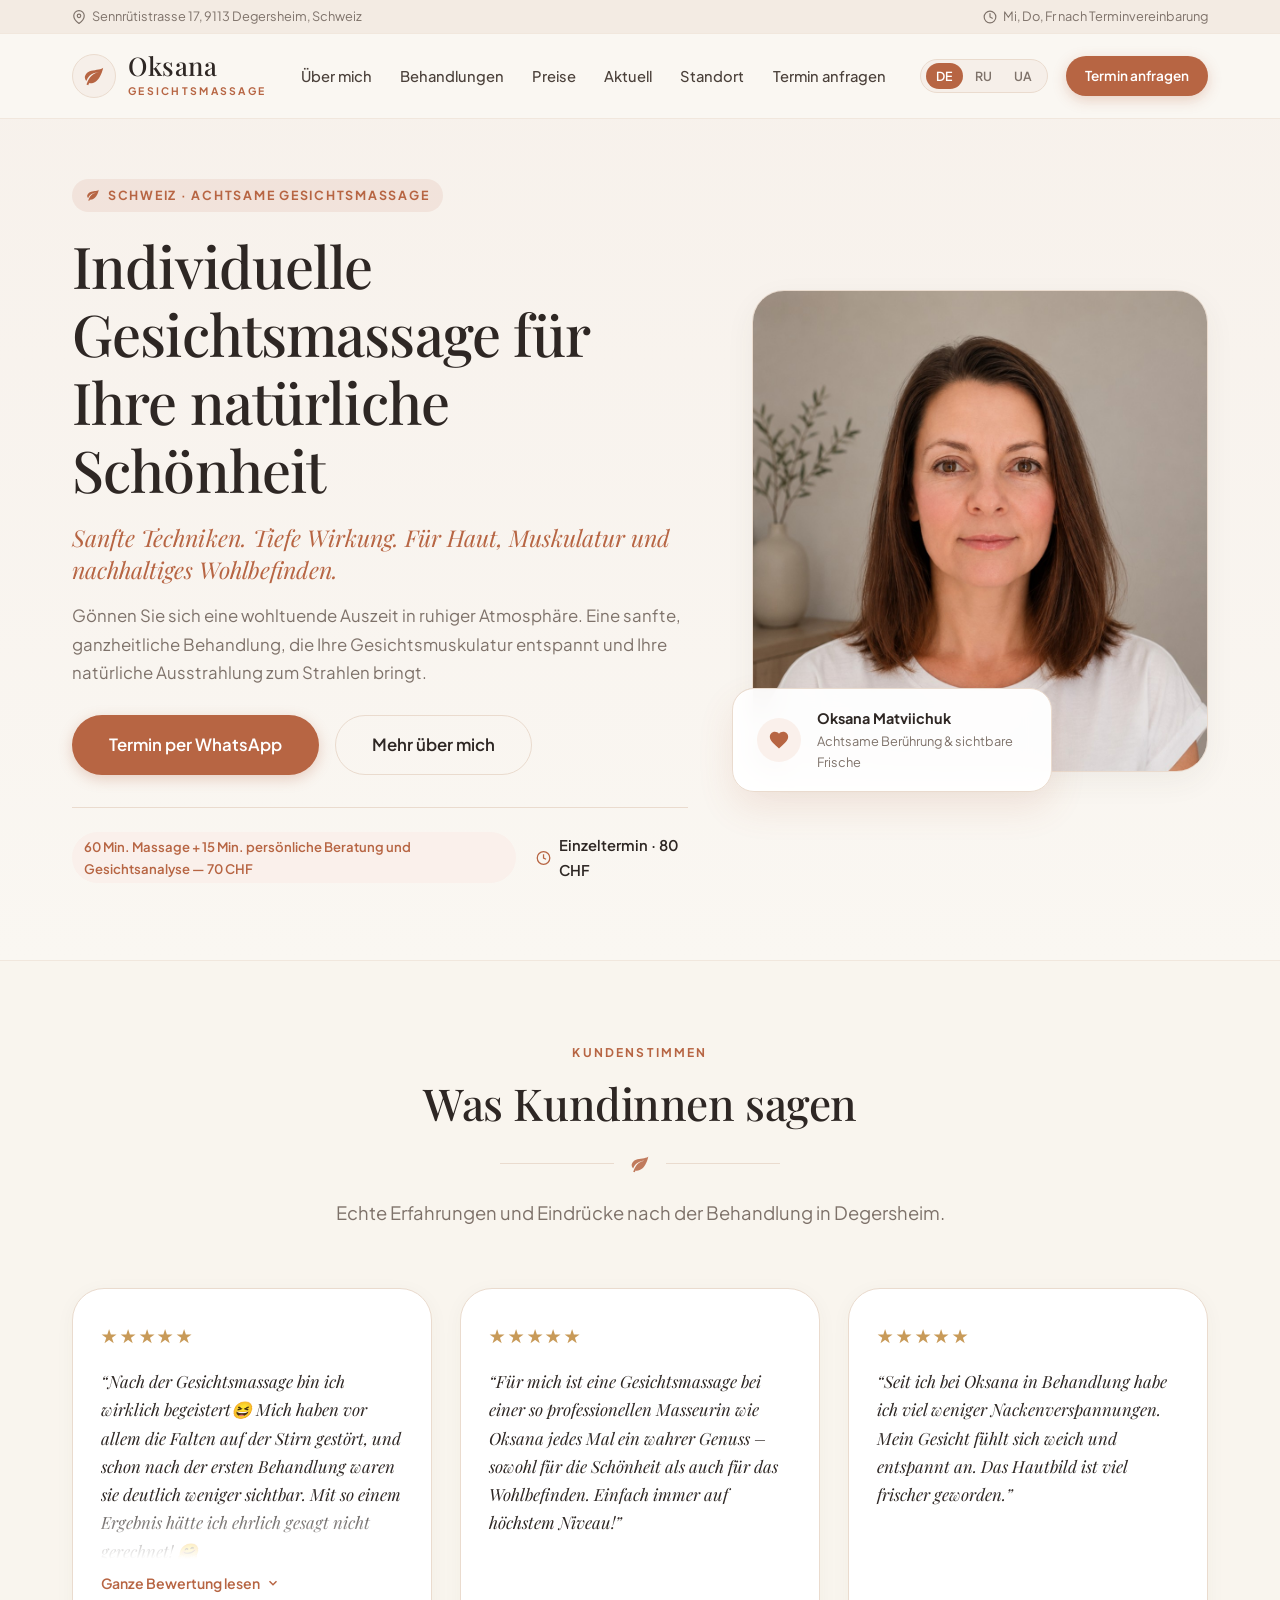
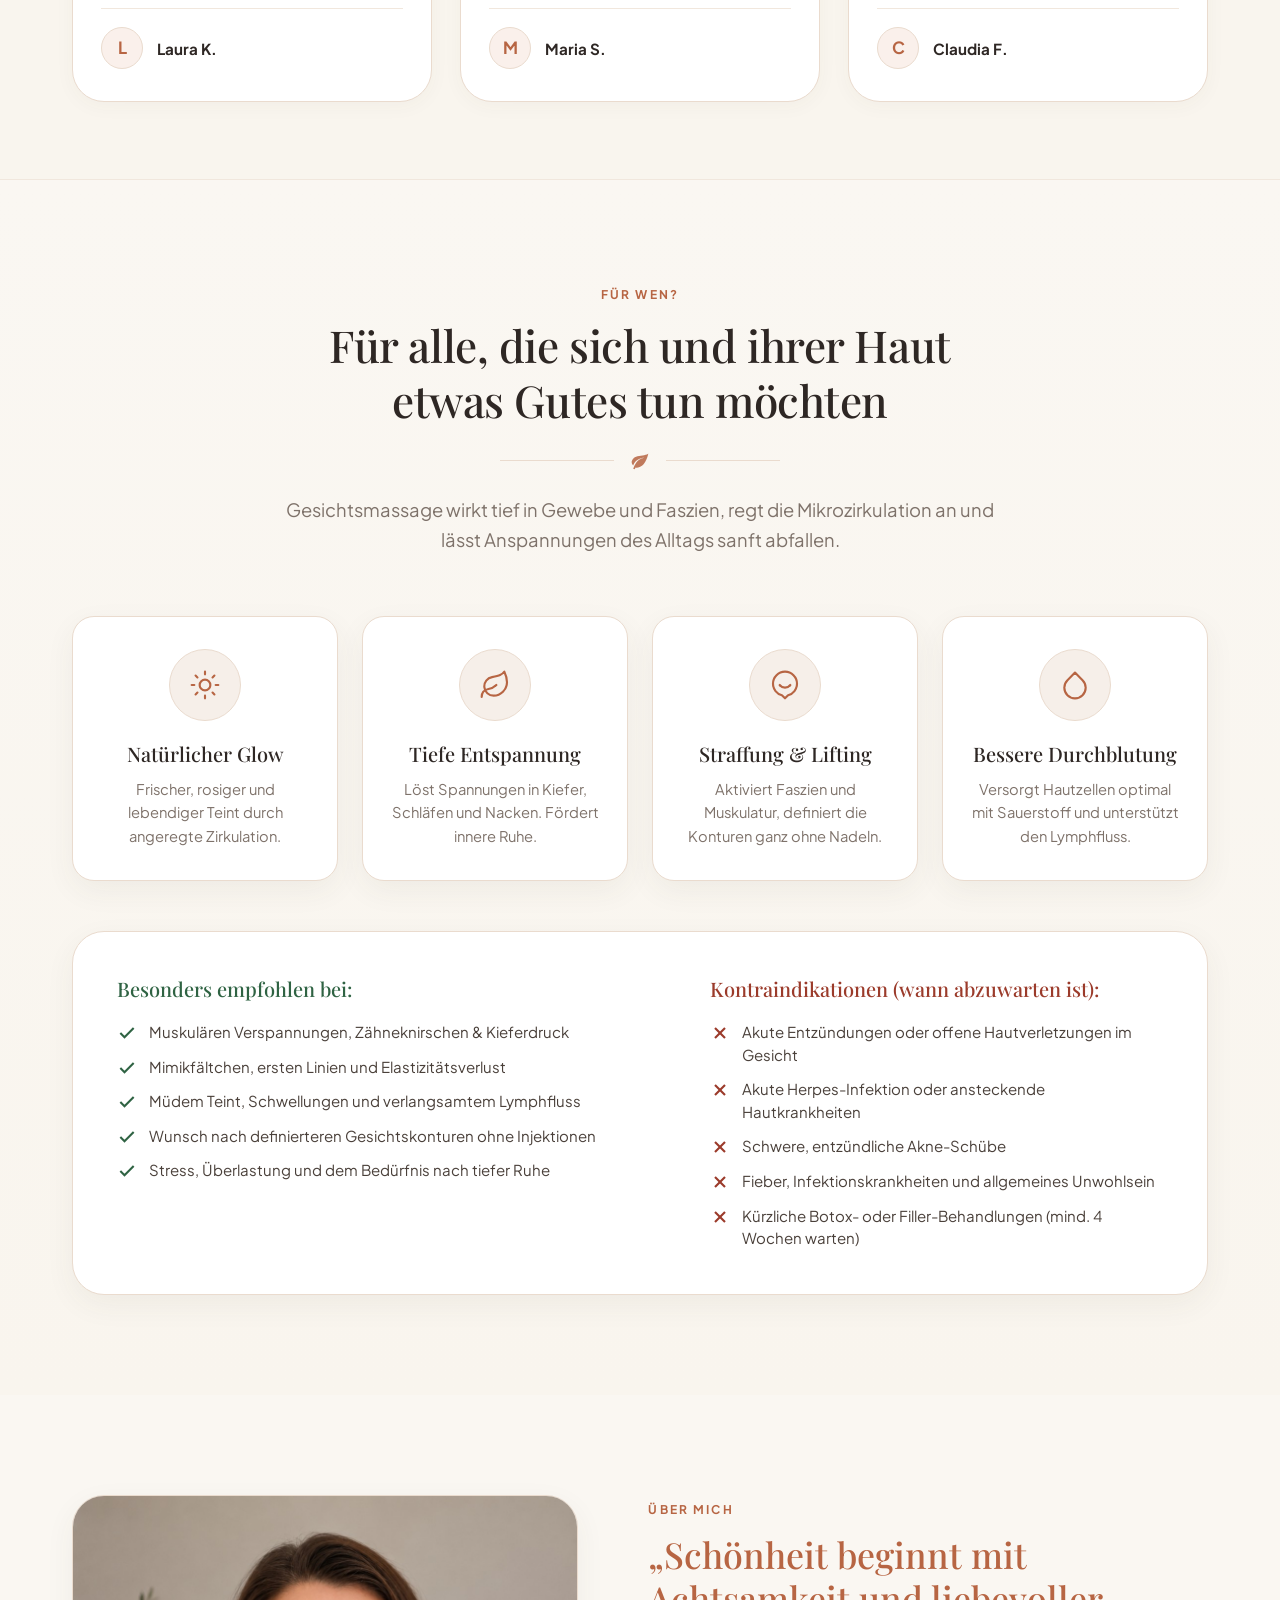
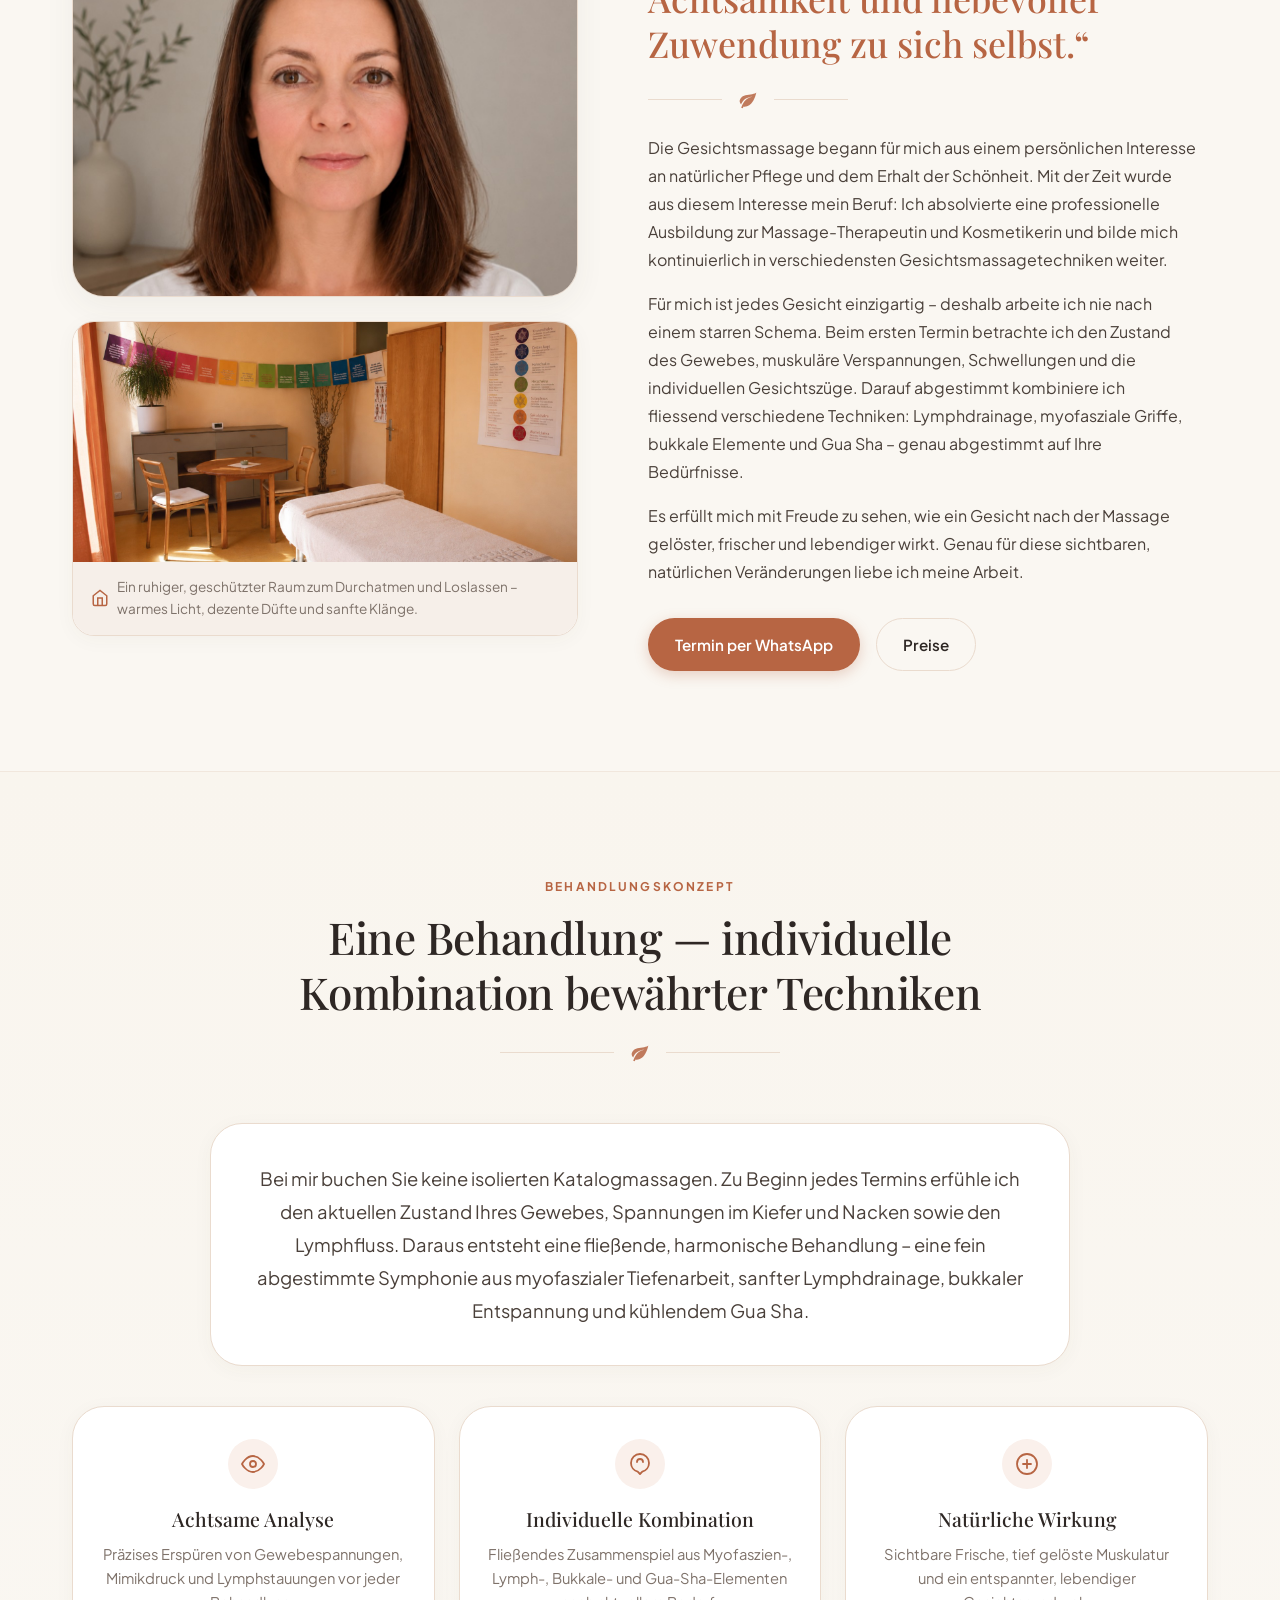
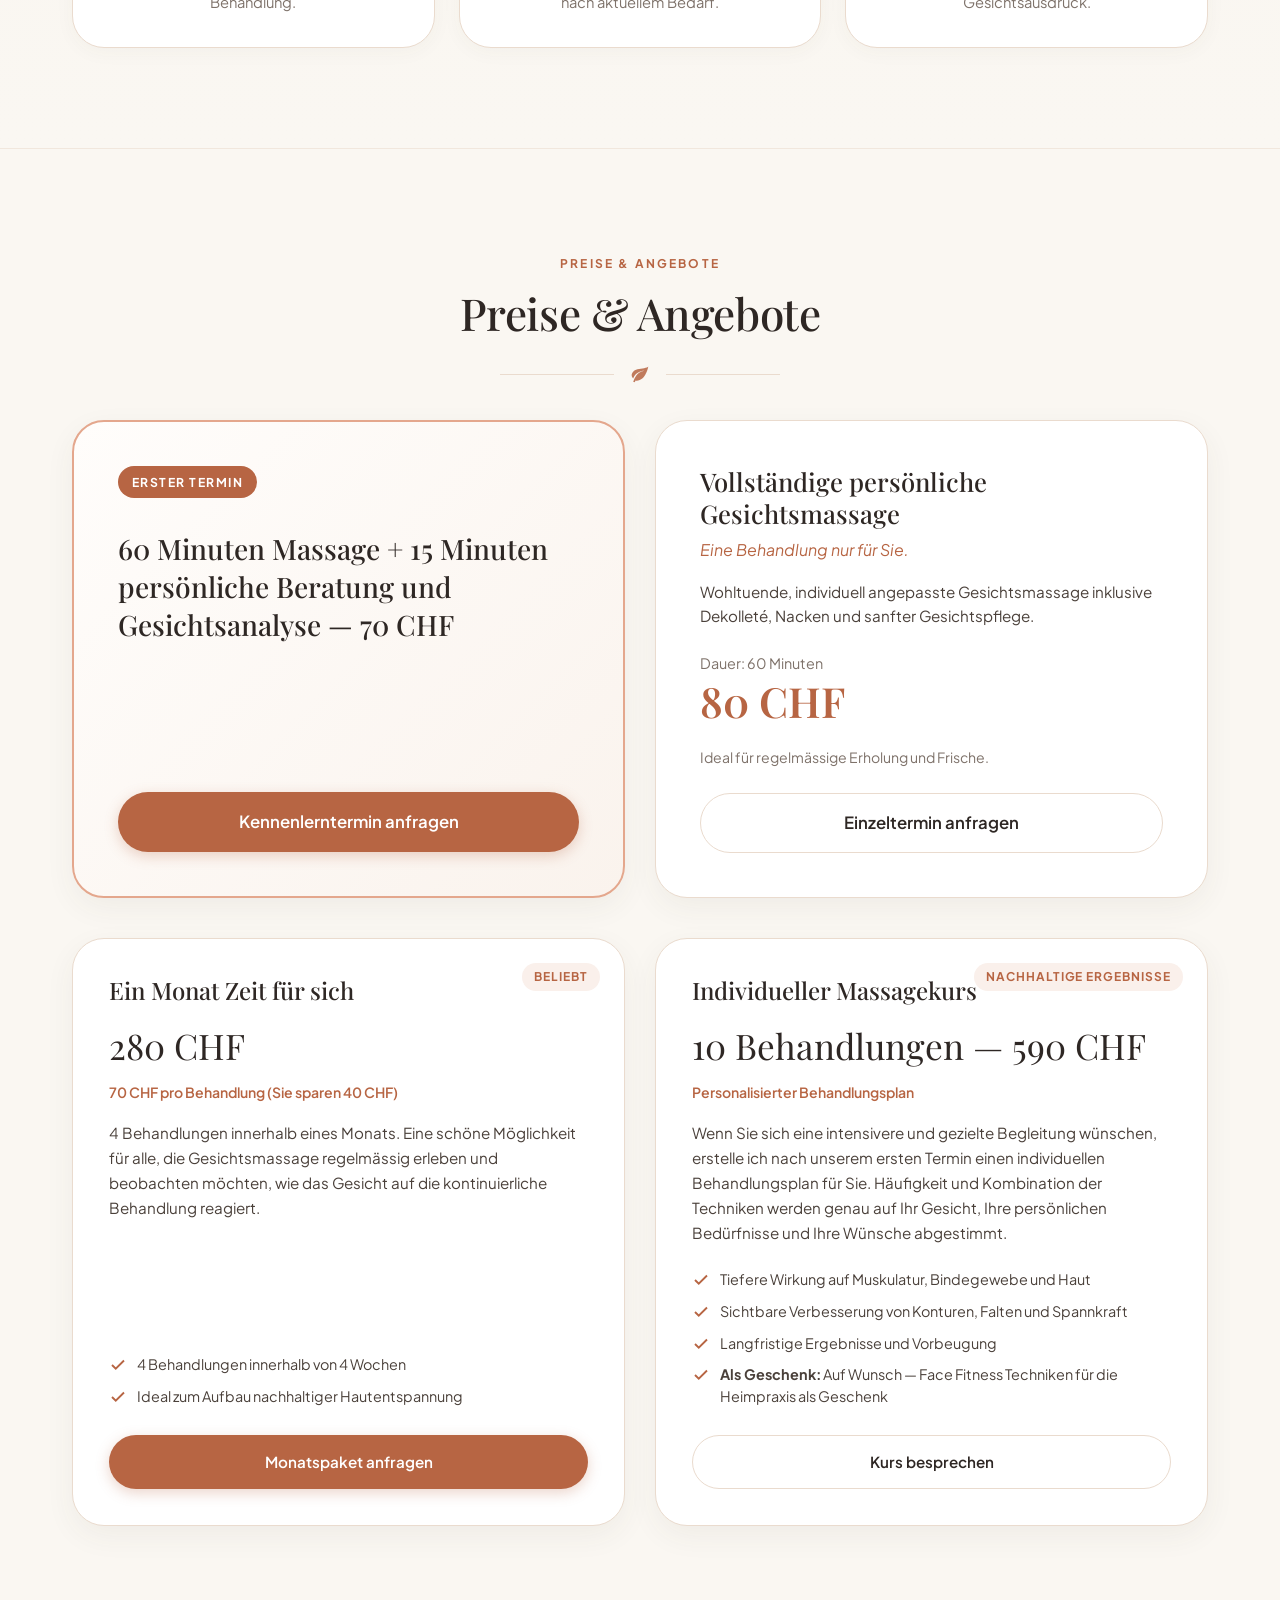
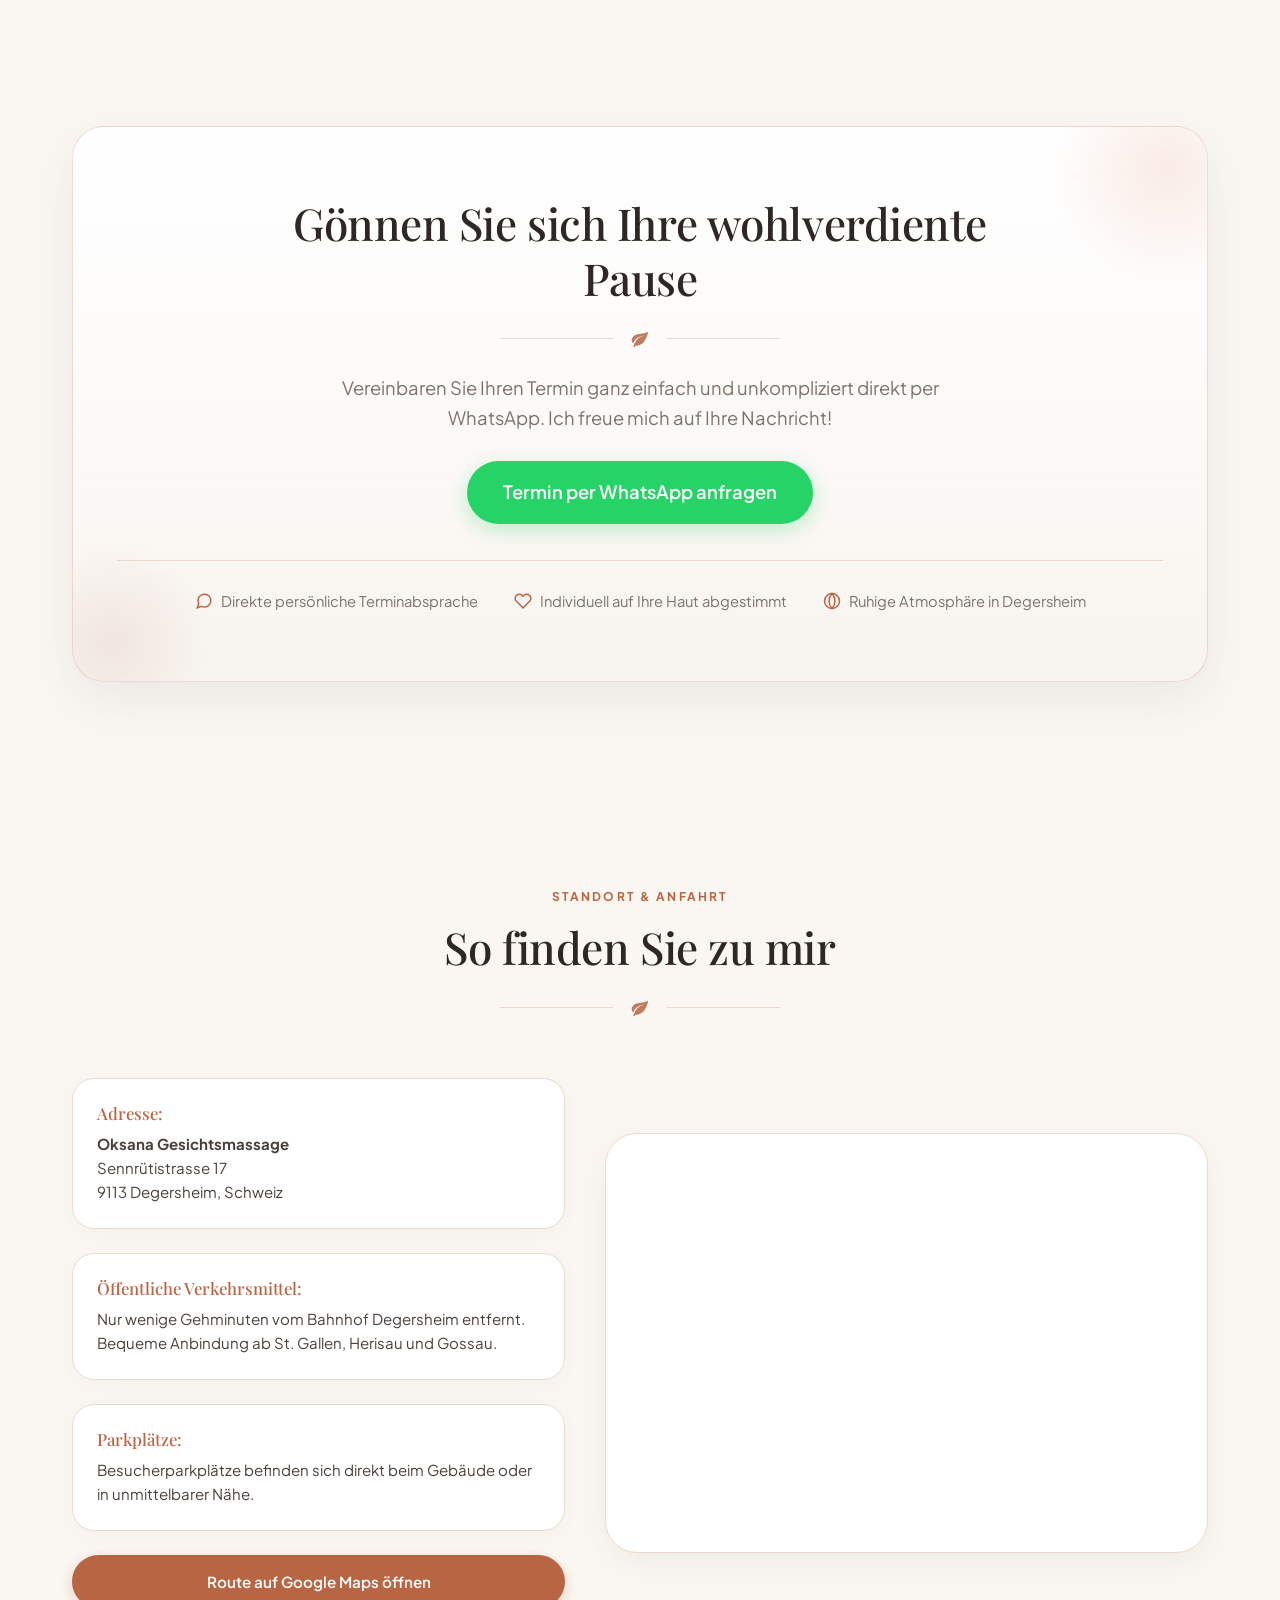
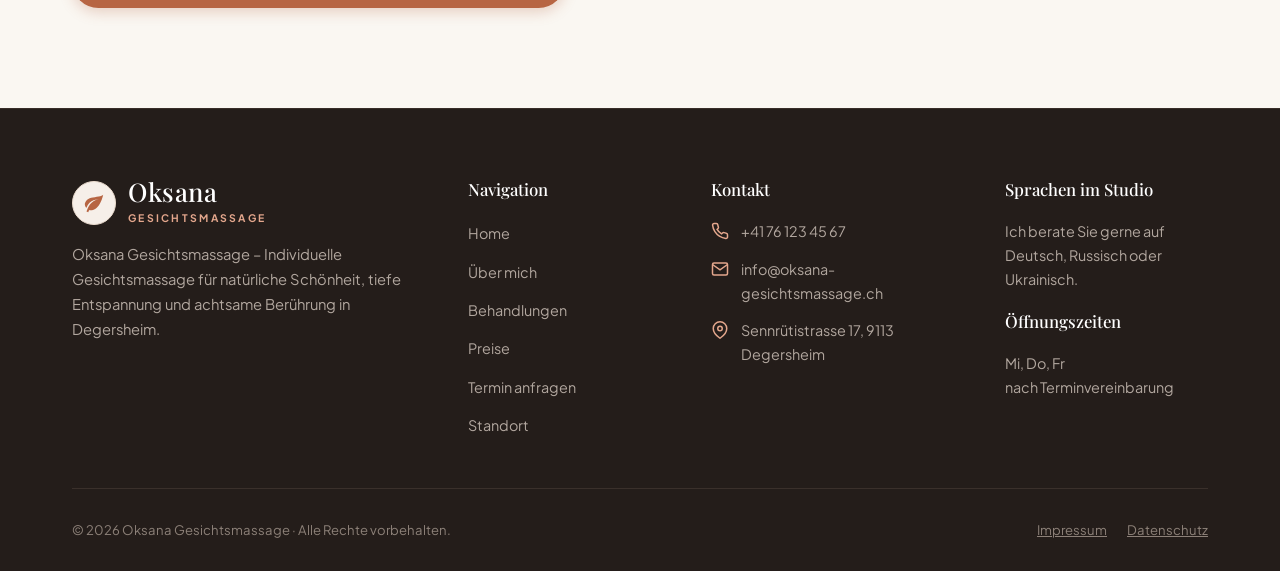
==== commit fad2418e: "зміни щодо відгуків і вигляд на телефоні" ====
--- a/index.html
+++ b/index.html
@@ -124,7 +124,7 @@
 
           <div class="hero-meta">
             <div class="meta-tag" data-i18n="hero.intro_tag">
-              60 Min. Massage + 15 Min. Diagnose — 70 CHF
+              60 Min. Massage + 15 Min. persönliche Beratung und Gesichtsanalyse — 70 CHF
             </div>
             <div class="meta-pill">
               <svg viewBox="0 0 24 24" fill="none" stroke="currentColor" stroke-width="2"><circle cx="12" cy="12" r="10"></circle><polyline points="12 6 12 12 16 14"></polyline></svg>
@@ -169,53 +169,61 @@
 
         <div class="testimonials-grid">
           
-          <!-- Testimonial 1 -->
+          <!-- Testimonial 1 (Laura K.) -->
           <div class="testimonial-card">
-            <div class="testimonial-stars" aria-label="5 Sterne">
-              ★★★★★
-            </div>
-            <blockquote class="testimonial-quote" data-i18n="review1.text">
-              „Schon nach dem ersten Termin fühlte sich mein Gesicht so viel leichter und entspannter an. Die Kombination der Techniken ist einfach wunderbar wohltuend.“
-            </blockquote>
+            <div class="testimonial-body">
+              <div class="testimonial-stars" aria-label="5 Sterne">
+                ★★★★★
+              </div>
+              <blockquote class="testimonial-quote testimonial-quote--expandable" data-i18n="review1.text">
+                “Nach der Gesichtsmassage bin ich wirklich begeistert😆 Mich haben vor allem die Falten auf der Stirn gestört, und schon nach der ersten Behandlung waren sie deutlich weniger sichtbar. Mit so einem Ergebnis hätte ich ehrlich gesagt nicht gerechnet! 🤗<br><br>Die Behandlung war unglaublich angenehm und entspannend, und ich konnte richtig abschalten. Oksana erwies sich als sehr angenehme und kompetente Frau🙌<br><br>Ich kann sie wirklich jedem empfehlen, der sich etwas Gutes tun, entspannen und seinem Gesicht etwas Frische verleihen möchte. Ich komme auf jeden Fall gerne wieder 😊”
+              </blockquote>
+              <button type="button" class="btn-testimonial-toggle" aria-expanded="false" aria-label="Ganze Bewertung lesen">
+                <span class="toggle-text-more" data-i18n="reviews.read_more">Ganze Bewertung lesen</span>
+                <span class="toggle-text-less" data-i18n="reviews.show_less">Weniger anzeigen</span>
+                <svg class="toggle-arrow" width="14" height="14" viewBox="0 0 24 24" fill="none" stroke="currentColor" stroke-width="2.5"><polyline points="6 9 12 15 18 9"></polyline></svg>
+              </button>
+            </div>
             <div class="testimonial-author">
-              <div class="testimonial-avatar">S</div>
+              <div class="testimonial-avatar" aria-hidden="true">L</div>
               <div class="testimonial-meta">
-                <span class="testimonial-name" data-i18n="review1.author">Sarah M.</span>
-                <span class="testimonial-location" data-i18n="review1.location">Degersheim</span>
-              </div>
-            </div>
-          </div>
-
-          <!-- Testimonial 2 -->
+                <span class="testimonial-name" data-i18n="review1.author">Laura K.</span>
+              </div>
+            </div>
+          </div>
+
+          <!-- Testimonial 2 (Maria S.) -->
           <div class="testimonial-card">
-            <div class="testimonial-stars" aria-label="5 Sterne">
-              ★★★★★
-            </div>
-            <blockquote class="testimonial-quote" data-i18n="review2.text">
-              „Eine Oase der Ruhe. Oksana spürt genau, wo die Verspannungen im Kiefer und an den Schläfen sitzen. Die Haut strahlt danach förmlich.“
-            </blockquote>
+            <div class="testimonial-body">
+              <div class="testimonial-stars" aria-label="5 Sterne">
+                ★★★★★
+              </div>
+              <blockquote class="testimonial-quote" data-i18n="review2.text">
+                “Für mich ist eine Gesichtsmassage bei einer so professionellen Masseurin wie Oksana jedes Mal ein wahrer Genuss – sowohl für die Schönheit als auch für das Wohlbefinden. Einfach immer auf höchstem Niveau!”
+              </blockquote>
+            </div>
             <div class="testimonial-author">
-              <div class="testimonial-avatar">E</div>
+              <div class="testimonial-avatar" aria-hidden="true">M</div>
               <div class="testimonial-meta">
-                <span class="testimonial-name" data-i18n="review2.author">Elena K.</span>
-                <span class="testimonial-location" data-i18n="review2.location">St. Gallen</span>
-              </div>
-            </div>
-          </div>
-
-          <!-- Testimonial 3 -->
+                <span class="testimonial-name" data-i18n="review2.author">Maria S.</span>
+              </div>
+            </div>
+          </div>
+
+          <!-- Testimonial 3 (Claudia F.) -->
           <div class="testimonial-card">
-            <div class="testimonial-stars" aria-label="5 Sterne">
-              ★★★★★
-            </div>
-            <blockquote class="testimonial-quote" data-i18n="review3.text">
-              „Sehr achtsam und professionell. Kein Standardprogramm, sondern genau auf meine Bedürfnisse abgestimmt. Ich komme regelmässig wieder.“
-            </blockquote>
+            <div class="testimonial-body">
+              <div class="testimonial-stars" aria-label="5 Sterne">
+                ★★★★★
+              </div>
+              <blockquote class="testimonial-quote" data-i18n="review3.text">
+                “Seit ich bei Oksana in Behandlung habe ich viel weniger Nackenverspannungen. Mein Gesicht fühlt sich weich und entspannt an. Das Hautbild ist viel frischer geworden.”
+              </blockquote>
+            </div>
             <div class="testimonial-author">
-              <div class="testimonial-avatar">L</div>
+              <div class="testimonial-avatar" aria-hidden="true">C</div>
               <div class="testimonial-meta">
-                <span class="testimonial-name" data-i18n="review3.author">Laura B.</span>
-                <span class="testimonial-location" data-i18n="review3.location">Herisau</span>
+                <span class="testimonial-name" data-i18n="review3.author">Claudia F.</span>
               </div>
             </div>
           </div>
@@ -501,12 +509,12 @@
             <div class="intro-offer-header">
               <span class="intro-badge" data-i18n="intro.badge">ERSTER TERMIN</span>
               <h3 class="intro-simplified-title" data-i18n="intro.simplified_text">
-                60 Minuten Massage + 15 Minuten Diagnose — 70 CHF
+                60 Minuten Massage + 15 Minuten persönliche Beratung und Gesichtsanalyse — 70 CHF
               </h3>
             </div>
 
             <div class="intro-offer-action">
-              <a href="https://wa.me/41761234567?text=Hallo%20Oksana,%20ich%20interessiere%20mich%20f%C3%BCr%20das%20Kennenlernangebot%20(60%20Min.%20Massage%20%2B%2015%20Min.%20Diagnose%20%E2%80%94%2070%20CHF)." target="_blank" rel="noopener noreferrer" class="btn btn-primary btn-lg" style="width: 100%;" data-wa-type="intro" data-i18n="intro.btn">
+              <a href="https://wa.me/41761234567?text=Hallo%20Oksana,%20ich%20interessiere%20mich%20f%C3%BCr%20das%20Kennenlernangebot%20(60%20Min.%20Massage%20%2B%2015%20Min.%20pers%C3%B6nliche%20Beratung%20und%20Gesichtsanalyse%20%E2%80%94%2070%20CHF)." target="_blank" rel="noopener noreferrer" class="btn btn-primary btn-lg" style="width: 100%;" data-wa-type="intro" data-i18n="intro.btn">
                 Kennenlerntermin anfragen
               </a>
             </div>
@@ -600,6 +608,10 @@
                     <svg viewBox="0 0 24 24" fill="none" stroke="currentColor" stroke-width="2.5"><polyline points="20 6 9 17 4 12"></polyline></svg>
                     <span data-i18n="sub2.benefit3">Langfristige Ergebnisse und Vorbeugung</span>
                   </li>
+                  <li>
+                    <svg viewBox="0 0 24 24" fill="none" stroke="currentColor" stroke-width="2.5"><polyline points="20 6 9 17 4 12"></polyline></svg>
+                    <span data-i18n="sub2.benefit4"><strong>Als Geschenk:</strong> Auf Wunsch — Face Fitness Techniken für die Heimpraxis als Geschenk</span>
+                  </li>
                 </ul>
 
                 <a href="https://wa.me/41761234567?text=Hallo%20Oksana,%20ich%20interessiere%20mich%20f%C3%BCr%20den%20Individuellen%20Massagekurs%20(10%20Behandlungen%20%E2%80%94%20590%20CHF)." target="_blank" rel="noopener noreferrer" class="btn btn-secondary" style="width: 100%;" data-wa-type="course" data-i18n="sub2.btn">
@@ -661,22 +673,6 @@
       </div>
     </section>
 
-    <!-- Simplified Payment Info Bar (Item 14) -->
-    <div class="payment-simple-bar" id="payment">
-      <div class="container">
-        <div class="payment-simple-inner">
-          <div class="payment-simple-icon">
-            <svg width="22" height="22" viewBox="0 0 24 24" fill="none" stroke="currentColor" stroke-width="2" stroke-linecap="round" stroke-linejoin="round">
-              <rect x="2" y="5" width="20" height="14" rx="2"></rect>
-              <line x1="2" y1="10" x2="22" y2="10"></line>
-            </svg>
-          </div>
-          <span class="payment-simple-text" data-i18n="payment.simple_info">
-            Zahlung vor Ort — bar oder mit TWINT
-          </span>
-        </div>
-      </div>
-    </div>
 
     <!-- Location & Directions -->
     <section class="location-section" id="location">
@@ -813,7 +809,7 @@
           </p>
 
           <h4 class="footer-title" data-i18n="footer.hours_title">Öffnungszeiten</h4>
-          <p style="font-size: 0.9rem; color: #B2A79F;">
+          <p style="font-size: 0.9rem; color: #B2A79F;" data-i18n="footer.hours_desc">
             Mi, Do, Fr<br>
             nach Terminvereinbarung
           </p>
--- a/styles.css
+++ b/styles.css
@@ -635,6 +635,7 @@
   display: grid;
   grid-template-columns: repeat(3, 1fr);
   gap: 28px;
+  align-items: stretch;
 }
 
 .testimonial-card {
@@ -648,12 +649,19 @@
   box-shadow: var(--shadow-soft);
   transition: var(--transition);
   position: relative;
+  height: 100%;
 }
 
 .testimonial-card:hover {
   transform: translateY(-4px);
   border-color: var(--color-peach);
   box-shadow: var(--shadow-hover);
+}
+
+.testimonial-body {
+  display: flex;
+  flex-direction: column;
+  flex: 1 1 auto;
 }
 
 .testimonial-stars {
@@ -669,8 +677,78 @@
   line-height: 1.68;
   color: var(--color-text-main);
   font-style: italic;
-  margin-bottom: 24px;
+  margin-bottom: 20px;
   flex-grow: 1;
+}
+
+.testimonial-quote--expandable {
+  max-height: 195px;
+  overflow: hidden;
+  position: relative;
+  transition: max-height 0.4s cubic-bezier(0.4, 0, 0.2, 1);
+  margin-bottom: 6px;
+}
+
+.testimonial-quote--expandable::after {
+  content: "";
+  position: absolute;
+  bottom: 0;
+  left: 0;
+  right: 0;
+  height: 60px;
+  background: linear-gradient(to bottom, rgba(255, 255, 255, 0), var(--bg-card) 95%);
+  pointer-events: none;
+  opacity: 1;
+  transition: opacity 0.3s ease;
+}
+
+.testimonial-card.expanded .testimonial-quote--expandable {
+  max-height: 1000px;
+}
+
+.testimonial-card.expanded .testimonial-quote--expandable::after {
+  opacity: 0;
+}
+
+.btn-testimonial-toggle {
+  background: none;
+  border: none;
+  color: var(--color-terracotta);
+  font-family: var(--font-sans);
+  font-size: 0.88rem;
+  font-weight: 600;
+  padding: 6px 0 16px;
+  cursor: pointer;
+  display: inline-flex;
+  align-items: center;
+  gap: 6px;
+  transition: color 0.2s ease, opacity 0.2s ease;
+  align-self: flex-start;
+}
+
+.btn-testimonial-toggle:hover {
+  color: #8C3E26;
+  text-decoration: underline;
+}
+
+.btn-testimonial-toggle .toggle-text-less {
+  display: none;
+}
+
+.btn-testimonial-toggle .toggle-arrow {
+  transition: transform 0.3s ease;
+}
+
+.testimonial-card.expanded .btn-testimonial-toggle .toggle-text-more {
+  display: none;
+}
+
+.testimonial-card.expanded .btn-testimonial-toggle .toggle-text-less {
+  display: inline;
+}
+
+.testimonial-card.expanded .btn-testimonial-toggle .toggle-arrow {
+  transform: rotate(180deg);
 }
 
 .testimonial-author {
@@ -679,6 +757,7 @@
   gap: 14px;
   border-top: 1px solid var(--color-border-light);
   padding-top: 18px;
+  margin-top: auto;
 }
 
 .testimonial-avatar {
@@ -1255,10 +1334,11 @@
 
 .package-features li {
   display: flex;
-  align-items: center;
+  align-items: flex-start;
   gap: 10px;
   font-size: 0.9rem;
   color: var(--color-text-body);
+  line-height: 1.5;
 }
 
 .package-features svg {
@@ -1266,6 +1346,7 @@
   height: 18px;
   color: var(--color-terracotta);
   flex-shrink: 0;
+  margin-top: 2px;
 }
 
 /* ==========================================================================
@@ -1432,7 +1513,7 @@
 }
 
 /* ==========================================================================
-   Payment Section (TWINT & Cards)
+   Payment Section (Cash)
    ========================================================================== */
 
 /* WhatsApp Hero / Main Button */
@@ -1460,45 +1541,6 @@
   box-shadow: 0 10px 26px rgba(37, 211, 102, 0.38);
 }
 
-/* ==========================================================================
-   Simplified Payment Bar (Item 14)
-   ========================================================================== */
-
-.payment-simple-bar {
-  padding: 28px 0;
-  background: var(--bg-cream-soft);
-  border-top: 1px solid var(--color-border);
-  border-bottom: 1px solid var(--color-border);
-}
-
-.payment-simple-inner {
-  display: flex;
-  align-items: center;
-  justify-content: center;
-  gap: 14px;
-  text-align: center;
-  flex-wrap: wrap;
-}
-
-.payment-simple-icon {
-  width: 40px;
-  height: 40px;
-  border-radius: 50%;
-  background: var(--color-peach-light);
-  color: var(--color-terracotta);
-  display: flex;
-  align-items: center;
-  justify-content: center;
-  flex-shrink: 0;
-  border: 1px solid var(--color-border);
-}
-
-.payment-simple-text {
-  font-size: clamp(1.05rem, 1.8vw, 1.25rem);
-  font-weight: 600;
-  color: var(--color-text-main);
-  letter-spacing: -0.01em;
-}
 
 /* ==========================================================================
    Location & Map Section
@@ -1906,15 +1948,225 @@
     grid-template-columns: 1fr;
   }
 
+  /* Mobile / Tablet Hero Layout (max-width: 820px) */
+  .hero-section {
+    padding: 24px 0 38px;
+    position: relative;
+    overflow: hidden;
+  }
+
+  .hero-grid {
+    display: flex;
+    flex-direction: column;
+    align-items: center;
+    text-align: center;
+    gap: 0;
+  }
+
+  .hero-content {
+    display: contents;
+  }
+
+  .hero-badge {
+    order: 1;
+    margin: 0 auto 14px;
+    display: inline-flex;
+    align-items: center;
+    gap: 7px;
+    padding: 6px 14px;
+    background: rgba(183, 101, 67, 0.08);
+    border: 1px solid rgba(183, 101, 67, 0.2);
+    color: var(--color-terracotta);
+    border-radius: var(--radius-full);
+    font-size: 0.74rem;
+    font-weight: 700;
+    letter-spacing: 0.12em;
+    box-shadow: 0 2px 8px rgba(183, 101, 67, 0.06);
+  }
+
+  .hero-title {
+    order: 2;
+    margin: 0 auto 16px;
+    font-size: clamp(1.95rem, 5.8vw, 2.5rem);
+    line-height: 1.18;
+    max-width: 540px;
+    text-align: center;
+  }
+
+  .hero-media {
+    order: 3;
+    max-width: 330px;
+    width: 100%;
+    margin: 8px auto 32px;
+    position: relative;
+  }
+
+  .hero-media::before {
+    content: '';
+    position: absolute;
+    top: 50%;
+    left: 50%;
+    transform: translate(-50%, -50%);
+    width: 100%;
+    height: 100%;
+    border-radius: 32px;
+    background: radial-gradient(circle, rgba(230, 203, 186, 0.45) 0%, rgba(250, 247, 242, 0) 72%);
+    z-index: 0;
+    pointer-events: none;
+  }
+
+  .hero-image-frame {
+    position: relative;
+    z-index: 1;
+    border-radius: 28px;
+    box-shadow: 0 16px 36px rgba(74, 64, 58, 0.13), 0 0 0 1px rgba(183, 101, 67, 0.16);
+    overflow: hidden;
+    background: #EDE6DD;
+  }
+
   .hero-image-frame img {
-    height: 360px;
+    height: 310px;
+    width: 100%;
+    object-fit: cover;
+    object-position: center 15%;
+    display: block;
   }
 
   .hero-floating-card {
-    position: static;
-    margin-top: 14px;
-    max-width: 100%;
+    position: absolute;
+    bottom: -16px;
+    left: 50%;
+    transform: translateX(-50%);
+    width: calc(100% - 24px);
+    max-width: 300px;
+    margin: 0;
+    padding: 11px 16px;
+    background: rgba(255, 255, 255, 0.94);
+    backdrop-filter: blur(14px);
+    -webkit-backdrop-filter: blur(14px);
+    border-radius: 18px;
+    box-shadow: 0 10px 28px rgba(74, 64, 58, 0.14), 0 0 0 1px rgba(229, 219, 209, 0.9);
+    display: flex;
+    align-items: center;
+    gap: 12px;
+    text-align: left;
+    z-index: 2;
+  }
+
+  .floating-icon {
+    width: 38px;
+    height: 38px;
+    border-radius: 50%;
+    background: rgba(183, 101, 67, 0.12);
+    color: var(--color-terracotta);
+    display: flex;
+    align-items: center;
+    justify-content: center;
+    flex-shrink: 0;
+  }
+
+  .floating-icon svg {
+    width: 19px;
+    height: 19px;
+  }
+
+  .floating-title {
+    font-size: 0.88rem;
+    font-weight: 700;
+    color: var(--color-text-main);
+    line-height: 1.25;
+  }
+
+  .floating-sub {
+    font-size: 0.74rem;
+    color: var(--color-text-muted);
+    line-height: 1.25;
+    margin-top: 1px;
+  }
+
+  .hero-subtitle {
+    order: 4;
+    margin: 0 auto 12px;
+    font-size: 1.15rem;
+    line-height: 1.38;
+    max-width: 480px;
+    text-align: center;
+  }
+
+  .hero-desc {
+    order: 5;
+    margin: 0 auto 20px;
+    font-size: 0.92rem;
+    line-height: 1.62;
+    max-width: 460px;
+    text-align: center;
+  }
+
+  .hero-actions {
+    order: 6;
+    display: flex;
+    flex-direction: column;
+    align-items: stretch;
+    gap: 10px;
     width: 100%;
+    max-width: 340px;
+    margin: 0 auto 20px;
+  }
+
+  .hero-actions .btn {
+    width: 100%;
+    justify-content: center;
+    text-align: center;
+    padding: 13px 22px;
+    font-size: 0.95rem;
+    border-radius: var(--radius-full);
+  }
+
+  .hero-actions .btn-primary {
+    box-shadow: 0 8px 24px rgba(183, 101, 67, 0.32);
+  }
+
+  .hero-actions .btn-secondary {
+    background: rgba(255, 255, 255, 0.85);
+    border: 1.5px solid var(--color-border);
+    color: var(--color-text-main);
+  }
+
+  .hero-meta {
+    order: 7;
+    display: flex;
+    flex-direction: column;
+    align-items: center;
+    text-align: center;
+    gap: 10px;
+    width: 100%;
+    max-width: 360px;
+    margin: 0 auto;
+    padding-top: 16px;
+    border-top: 1px solid rgba(229, 219, 209, 0.7);
+  }
+
+  .hero-meta .meta-tag {
+    background: rgba(183, 101, 67, 0.08);
+    border: 1px solid rgba(183, 101, 67, 0.18);
+    color: var(--color-terracotta);
+    border-radius: var(--radius-full);
+    padding: 8px 16px;
+    font-size: 0.82rem;
+    line-height: 1.4;
+    text-align: center;
+    width: 100%;
+    font-weight: 600;
+  }
+
+  .hero-meta .meta-pill {
+    display: inline-flex;
+    align-items: center;
+    justify-content: center;
+    gap: 6px;
+    font-size: 0.84rem;
+    color: var(--color-text-muted);
+    font-weight: 600;
   }
 }
 
@@ -1981,81 +2233,102 @@
     height: 22px;
   }
 
-  /* Hero Section on Phone */
+  /* Hero Section on Phone (max-width: 580px) */
   .hero-section {
-    padding: 24px 0 40px;
+    padding: 16px 0 34px;
   }
 
   .hero-badge {
-    font-size: 0.7rem;
-    padding: 5px 10px;
+    font-size: 0.68rem;
+    padding: 5px 12px;
     letter-spacing: 0.1em;
-    margin-bottom: 14px;
+    margin-bottom: 12px;
   }
 
   .hero-title {
-    font-size: 1.85rem;
-    line-height: 1.2;
+    font-size: clamp(1.8rem, 6.2vw, 2.15rem);
+    line-height: 1.18;
     margin-bottom: 12px;
+    max-width: 380px;
+  }
+
+  .hero-media {
+    max-width: 295px;
+    margin: 4px auto 26px;
+  }
+
+  .hero-image-frame {
+    border-radius: 24px;
+  }
+
+  .hero-image-frame img {
+    height: 280px;
+  }
+
+  .hero-floating-card {
+    bottom: -14px;
+    padding: 9px 13px;
+    max-width: 275px;
+    gap: 10px;
+    border-radius: 16px;
+  }
+
+  .floating-icon {
+    width: 34px;
+    height: 34px;
+  }
+
+  .floating-icon svg {
+    width: 17px;
+    height: 17px;
+  }
+
+  .floating-title {
+    font-size: 0.84rem;
+  }
+
+  .floating-sub {
+    font-size: 0.72rem;
   }
 
   .hero-subtitle {
-    font-size: 1.1rem;
+    font-size: 1.08rem;
     line-height: 1.35;
-    margin-bottom: 12px;
+    margin-bottom: 10px;
+    max-width: 360px;
   }
 
   .hero-desc {
+    font-size: 0.88rem;
+    line-height: 1.58;
+    margin-bottom: 18px;
+    max-width: 350px;
+  }
+
+  .hero-actions {
+    max-width: 300px;
+    gap: 9px;
+    margin-bottom: 18px;
+  }
+
+  .hero-actions .btn {
+    padding: 12px 20px;
     font-size: 0.92rem;
-    line-height: 1.6;
-    margin-bottom: 22px;
-  }
-
-  .hero-actions {
-    flex-direction: column;
-    align-items: stretch;
-    gap: 10px;
-    margin-bottom: 24px;
-  }
-
-  .hero-actions .btn {
-    width: 100%;
-    white-space: normal;
-    text-align: center;
   }
 
   .hero-meta {
-    flex-direction: column;
-    align-items: flex-start;
-    gap: 10px;
-    padding-top: 18px;
-  }
-
-  .hero-image-frame img {
-    height: 300px;
-  }
-
-  .hero-floating-card {
-    padding: 14px 16px;
-    gap: 12px;
-  }
-
-  .floating-icon {
-    width: 36px;
-    height: 36px;
-  }
-
-  .floating-icon svg {
-    width: 18px;
-    height: 18px;
-  }
-
-  .floating-title {
-    font-size: 0.85rem;
-  }
-
-  .floating-sub {
-    font-size: 0.75rem;
+    max-width: 320px;
+    padding-top: 14px;
+    gap: 8px;
+  }
+
+  .hero-meta .meta-tag {
+    font-size: 0.78rem;
+    padding: 6px 12px;
+  }
+
+  .hero-meta .meta-pill {
+    font-size: 0.8rem;
   }
 
   /* Grid layouts to 1 column */
@@ -2199,7 +2472,30 @@
   }
 
   .hero-title {
-    font-size: 1.65rem;
+    font-size: 1.6rem;
+  }
+
+  .hero-media {
+    max-width: 260px;
+    margin: 2px auto 24px;
+  }
+
+  .hero-image-frame img {
+    height: 245px;
+  }
+
+  .hero-floating-card {
+    max-width: 245px;
+    padding: 8px 10px;
+    gap: 8px;
+  }
+
+  .floating-title {
+    font-size: 0.78rem;
+  }
+
+  .floating-sub {
+    font-size: 0.68rem;
   }
 }
 
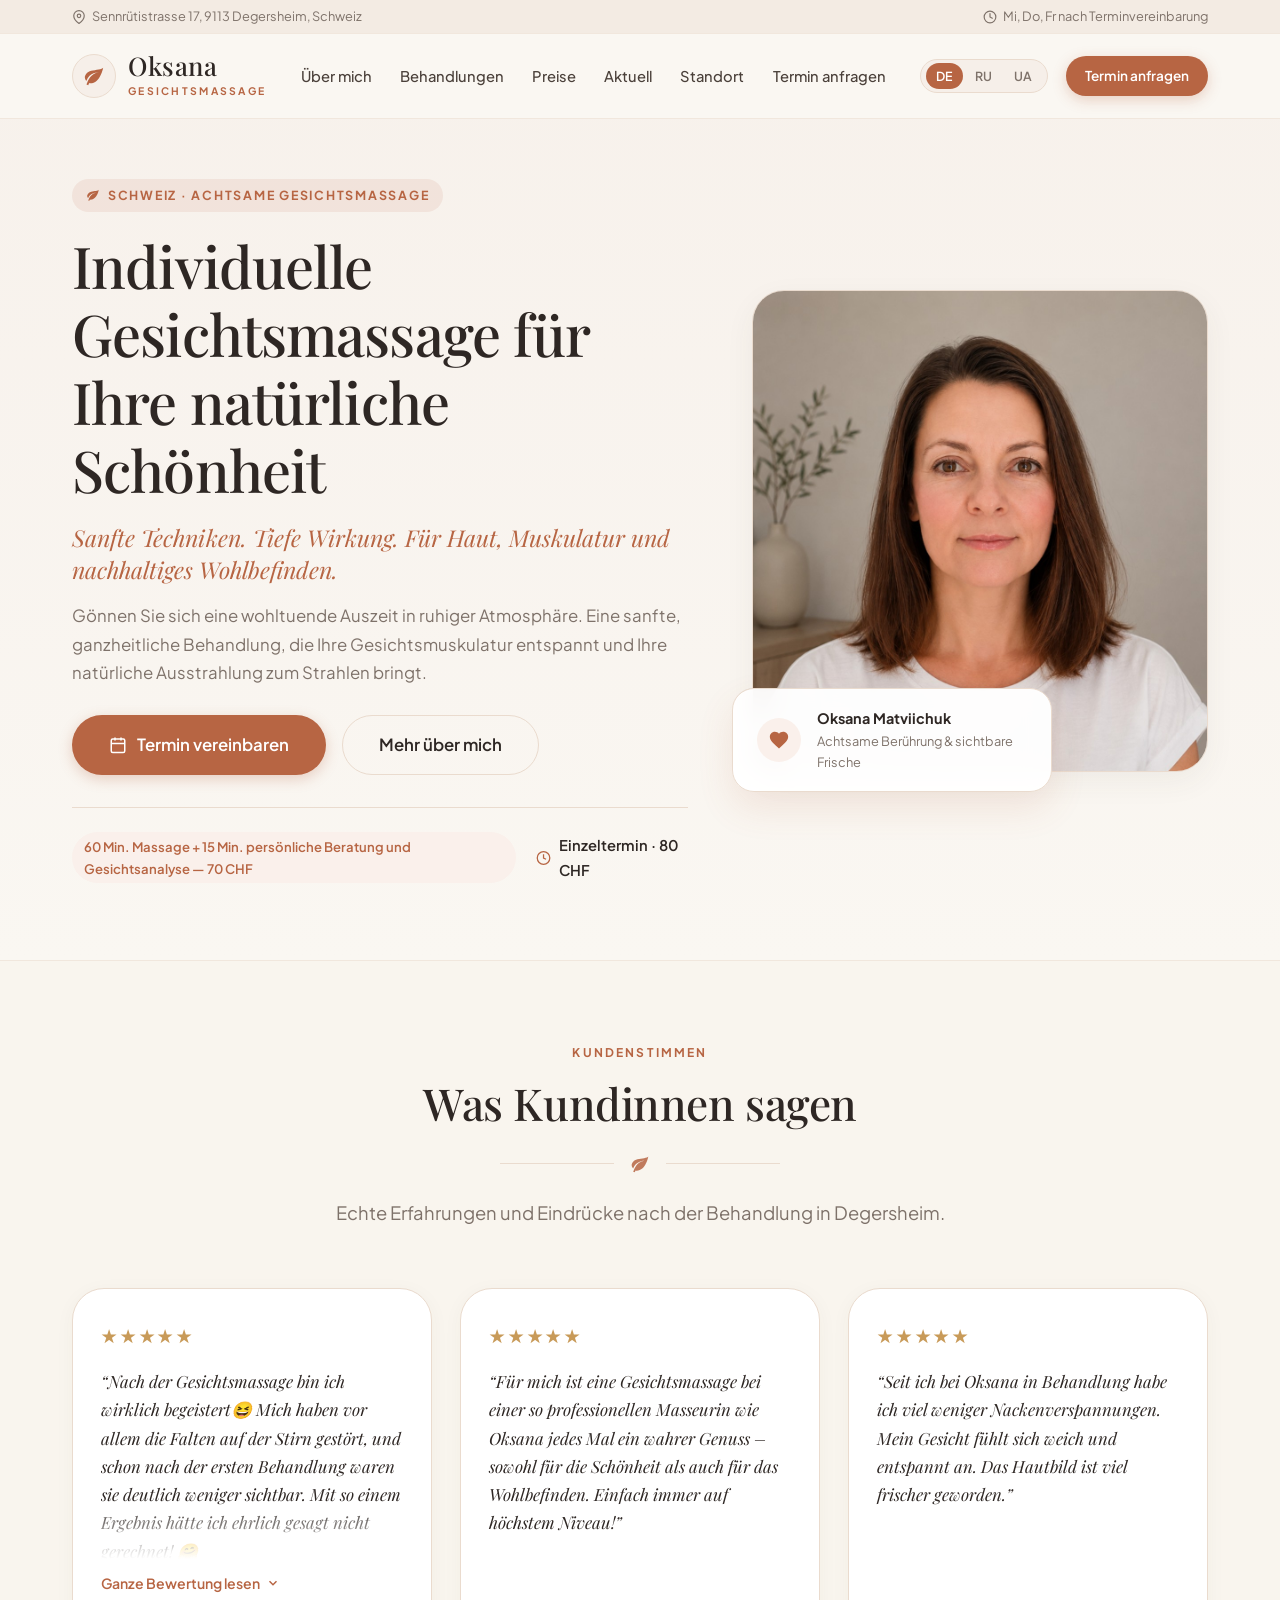
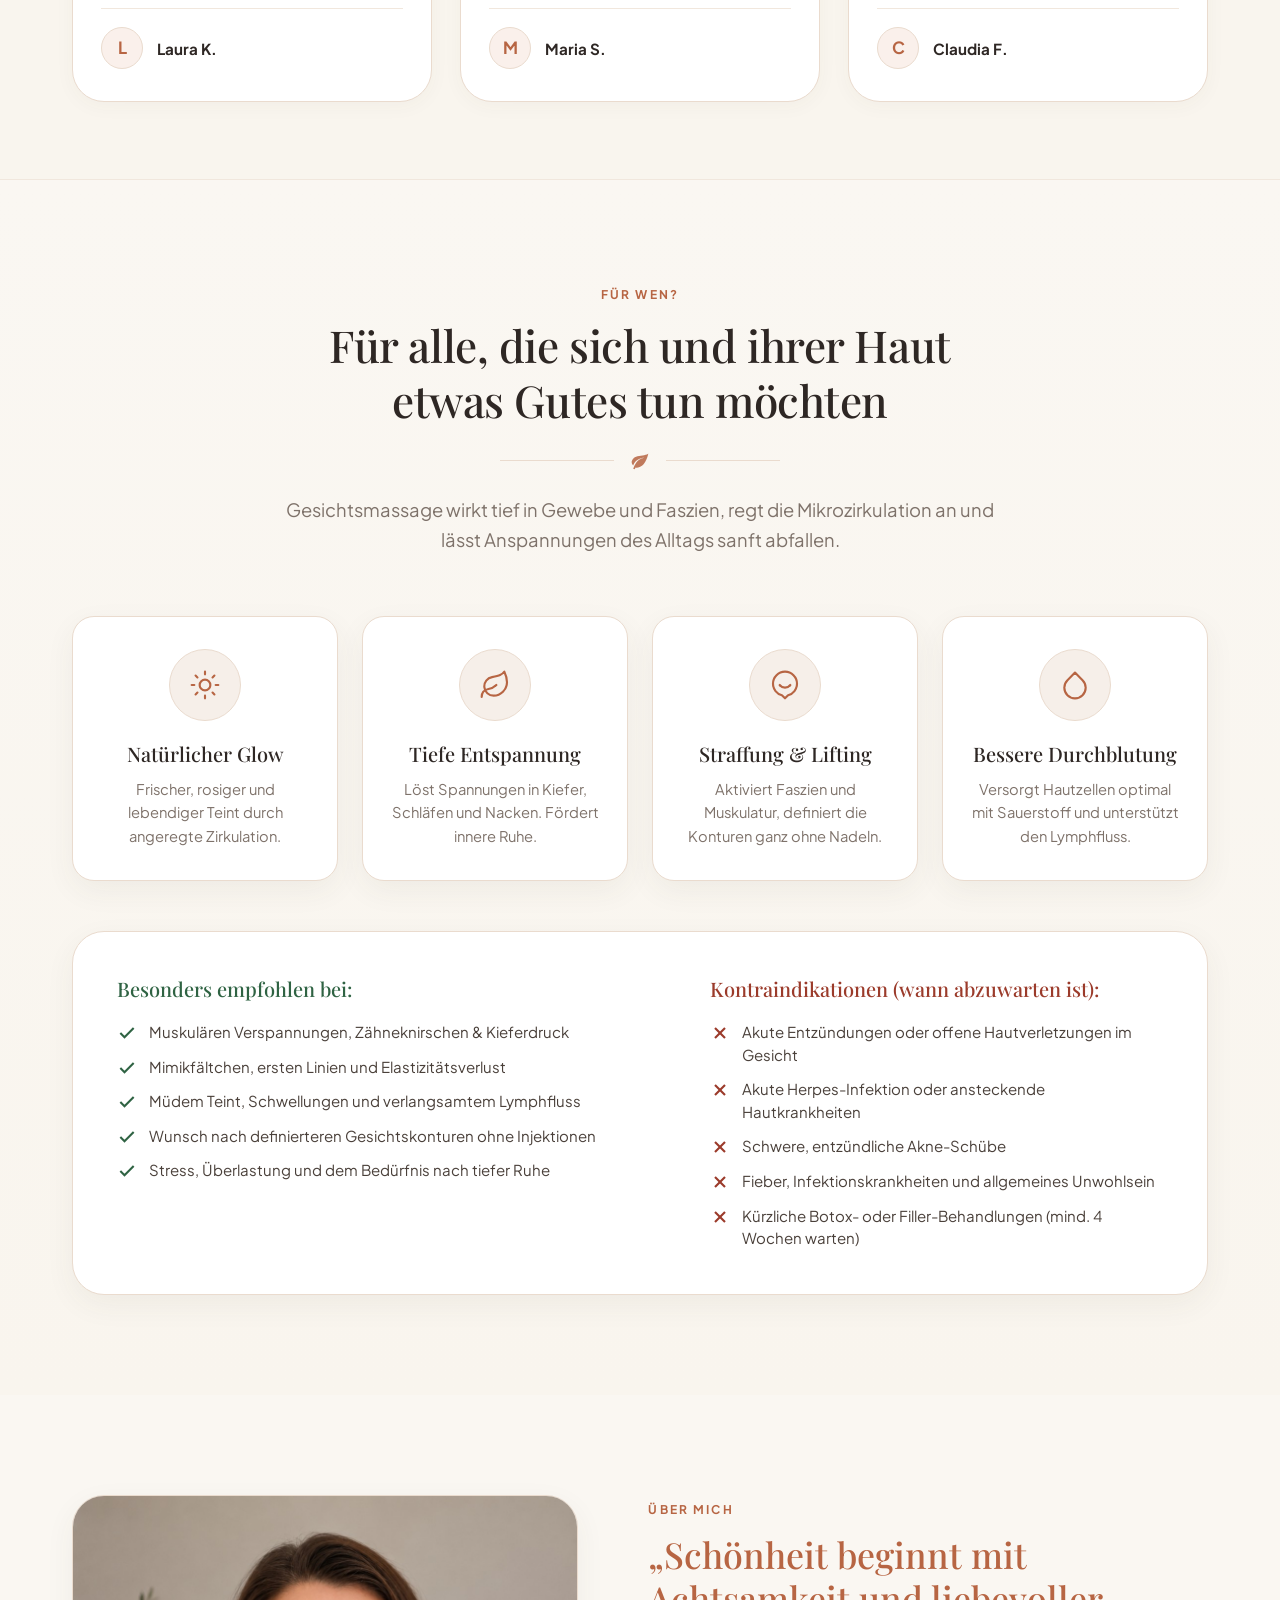
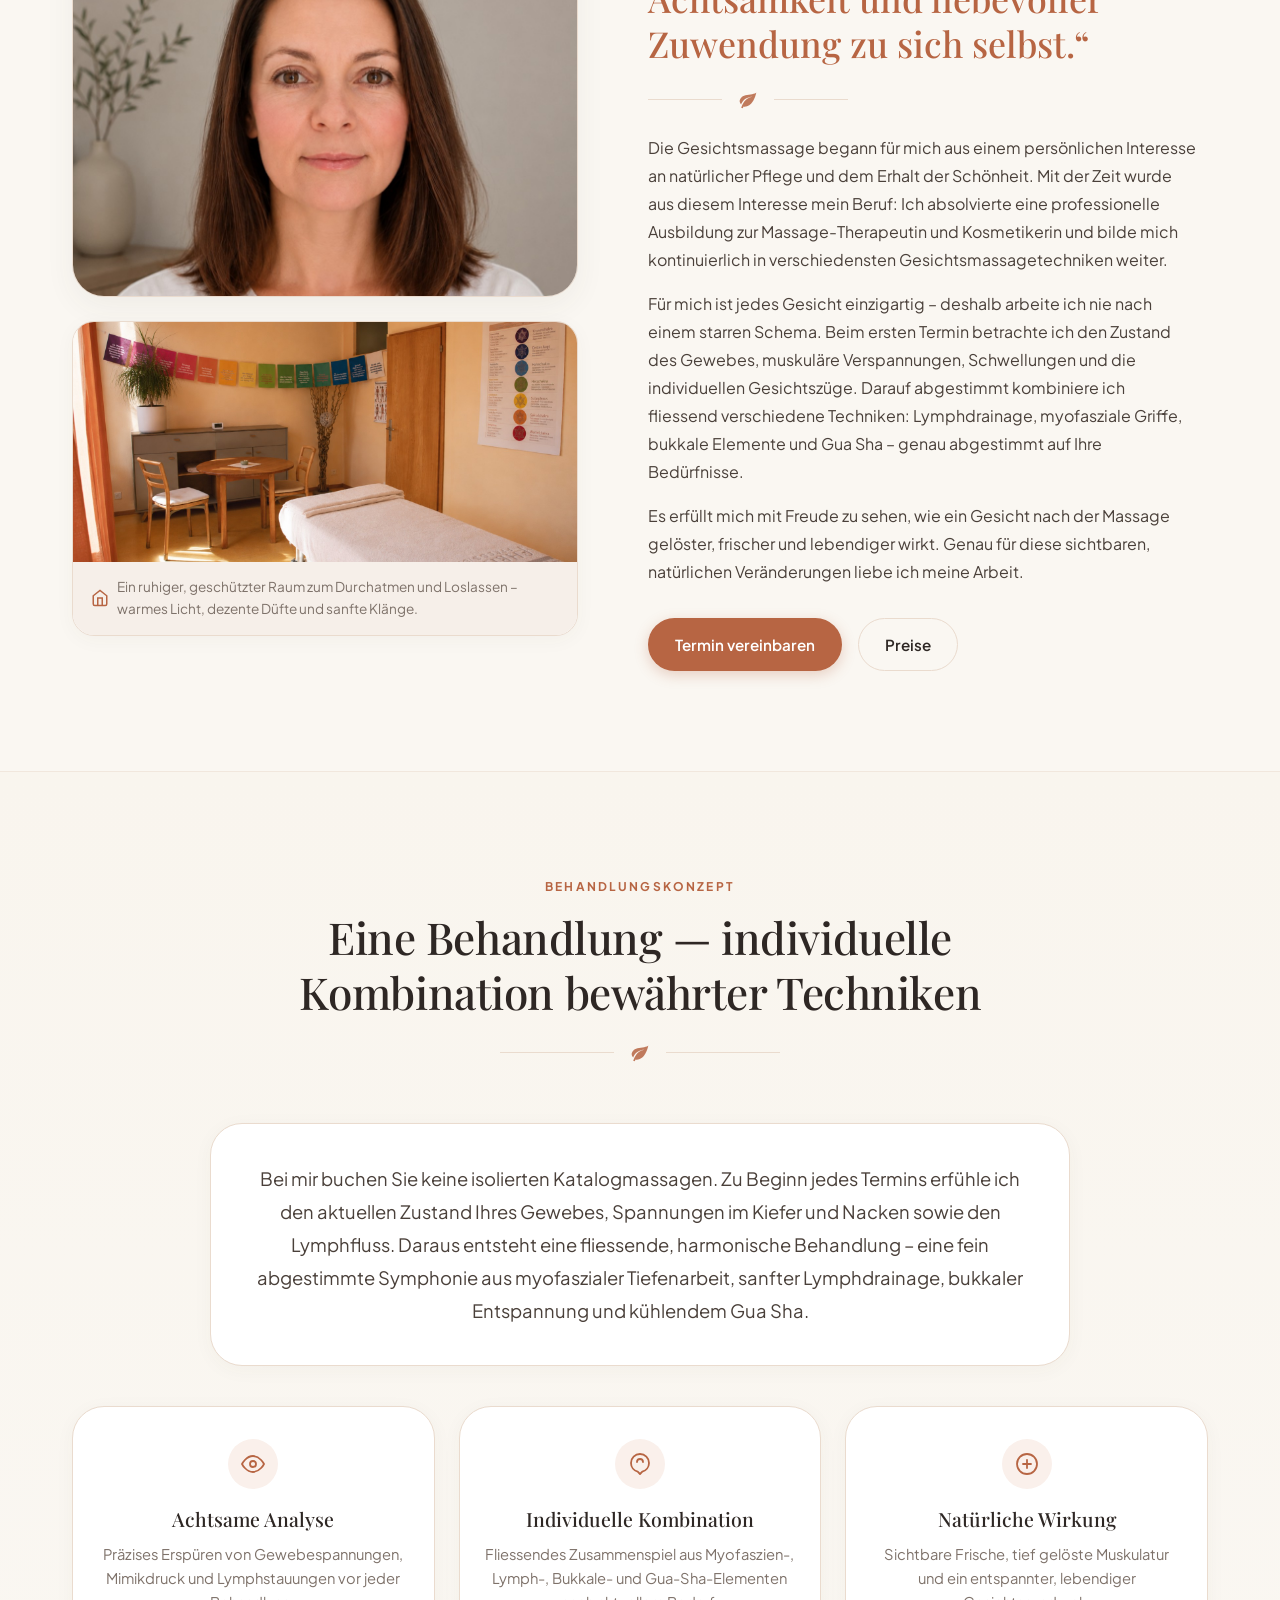
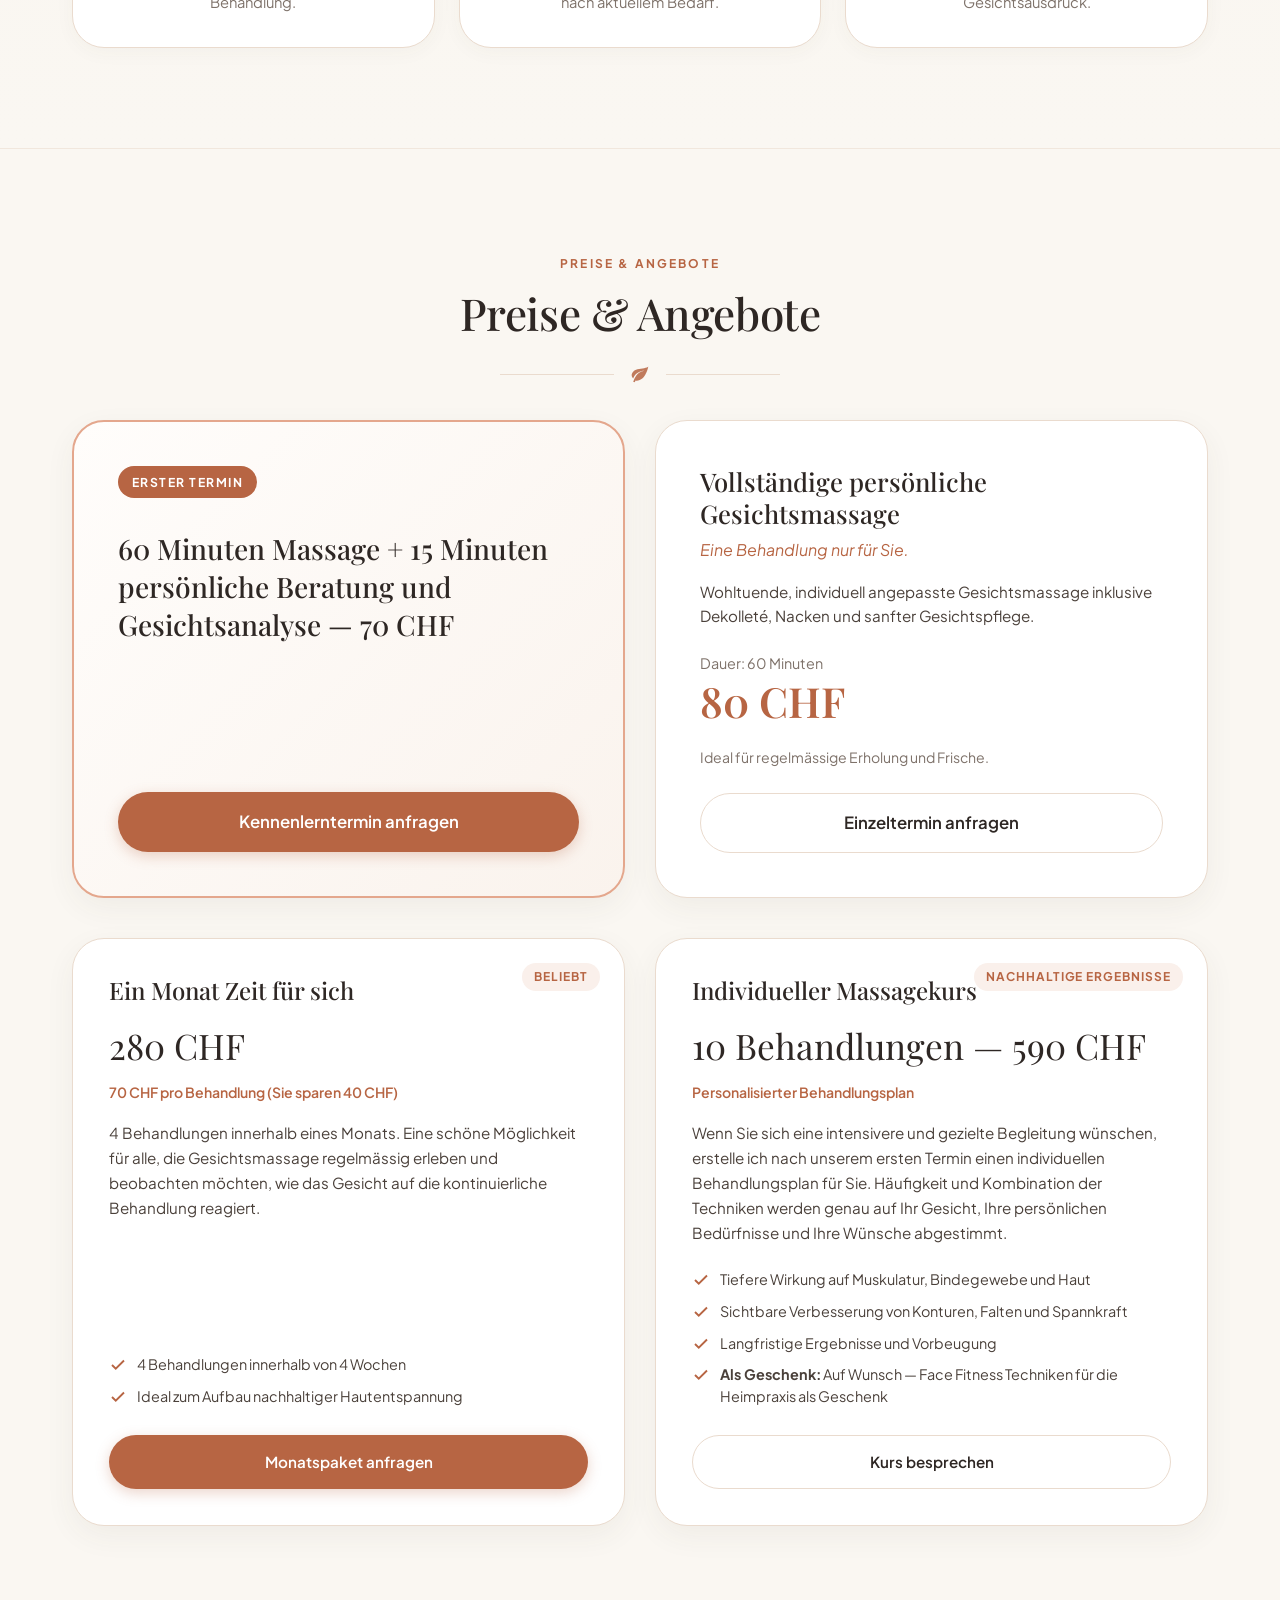
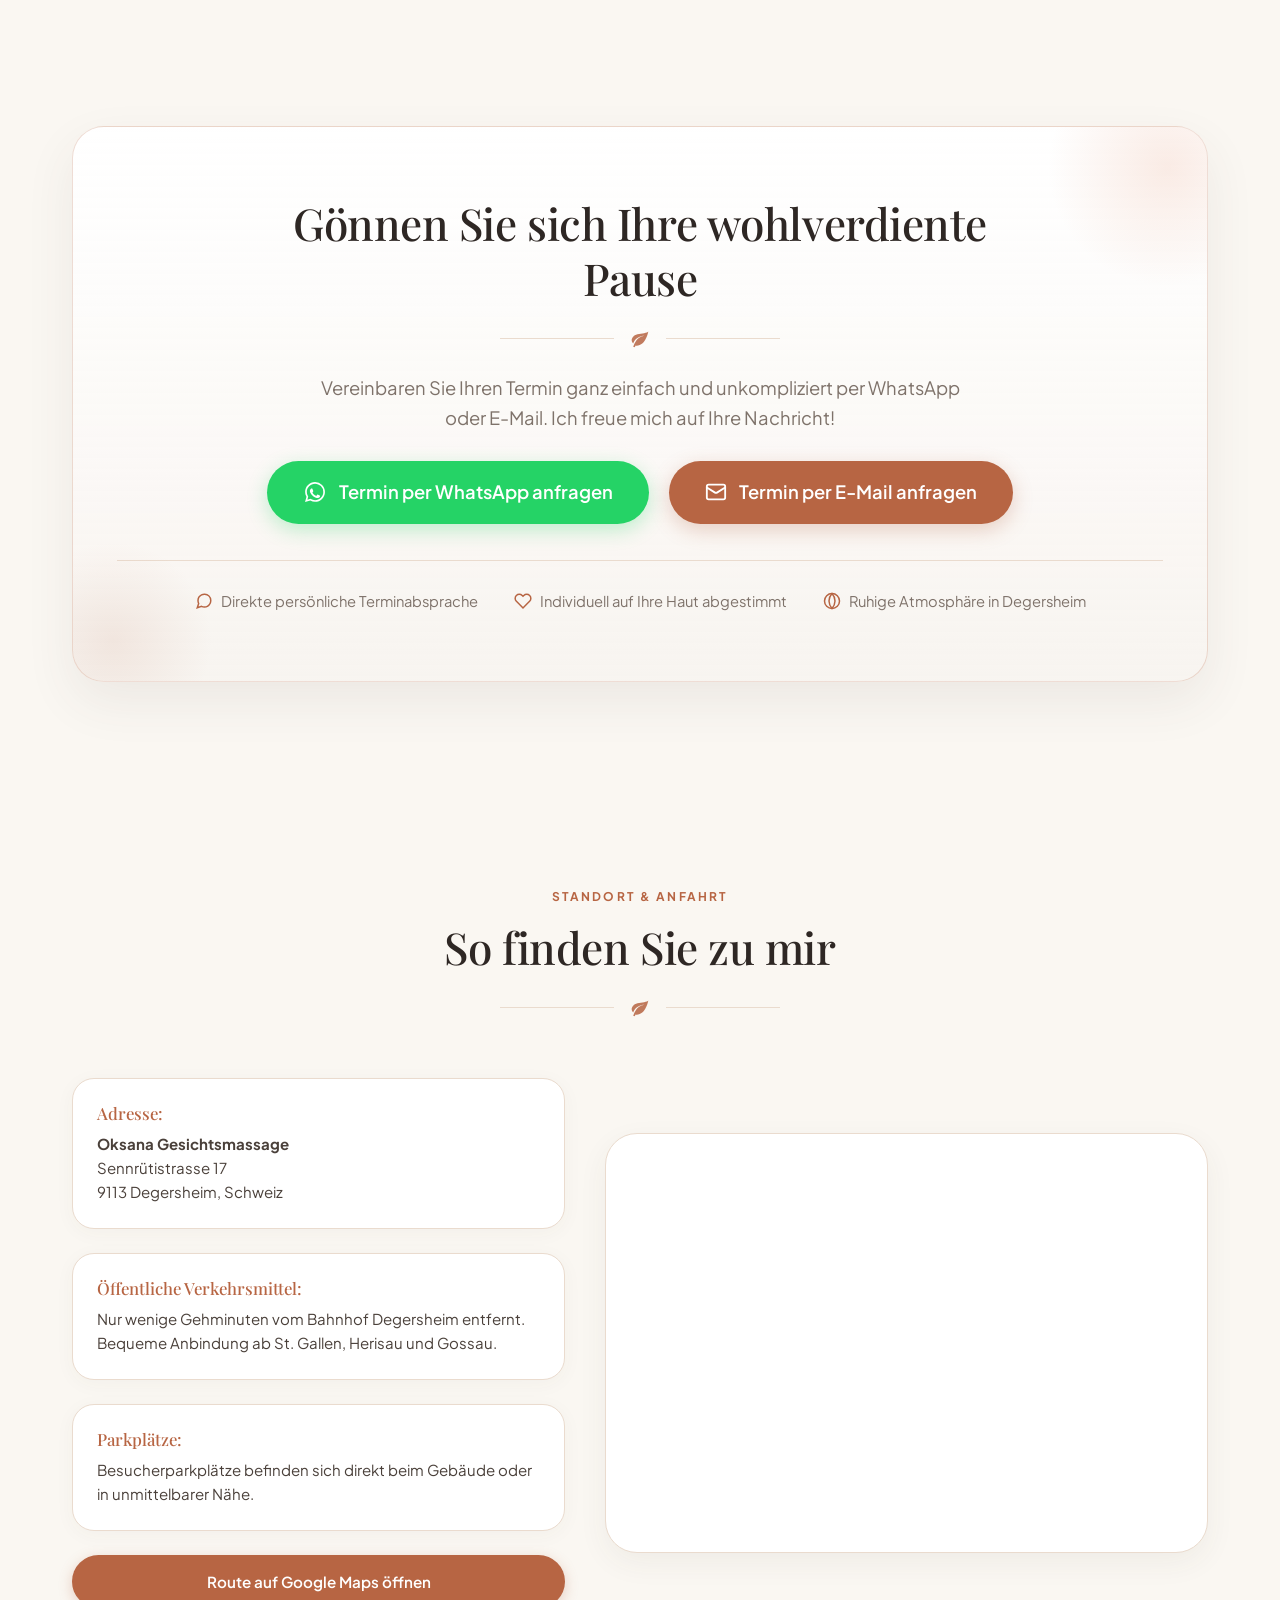
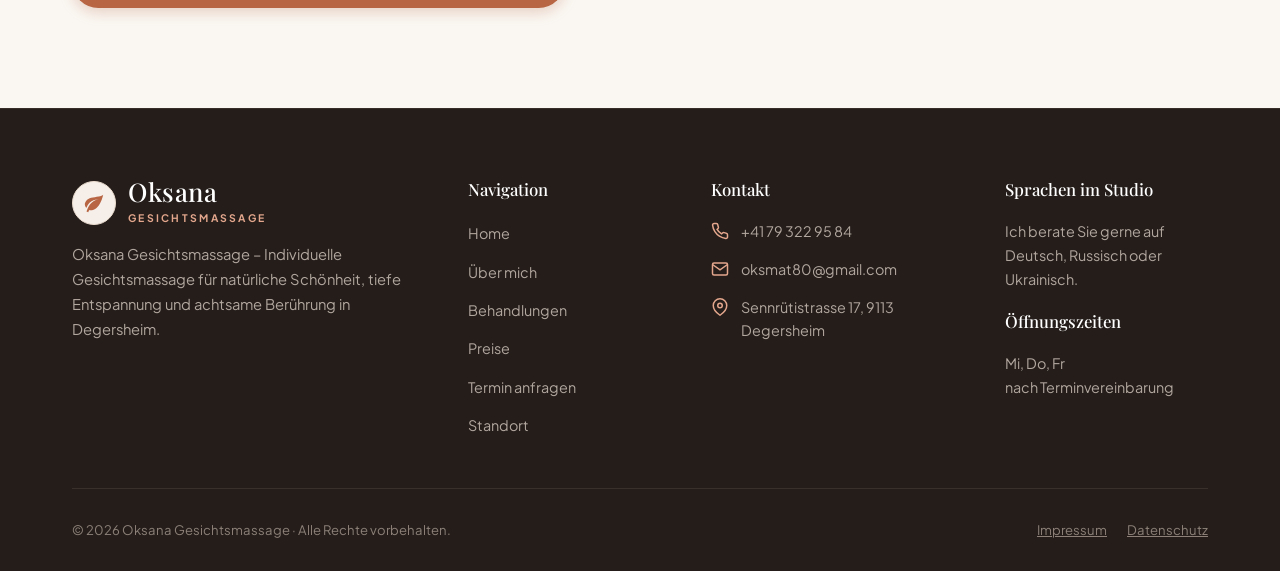
==== commit f260ba45: "номер телефону пошта форма терміну хз вроді всьо" ====
--- a/index.html
+++ b/index.html
@@ -71,7 +71,7 @@
           <button type="button" class="lang-btn" data-lang="ua">UA</button>
         </div>
 
-        <a href="https://wa.me/41761234567?text=Hallo%20Oksana,%20ich%20m%C3%B6chte%20gerne%20einen%20Gesichtsmassage-Termin%20vereinbaren." target="_blank" rel="noopener noreferrer" class="btn btn-primary btn-sm wa-link" data-wa-type="general" data-i18n="nav.book_cta">
+        <a href="https://wa.me/41793229584?text=Hallo%20Oksana,%20ich%20m%C3%B6chte%20gerne%20einen%20Gesichtsmassage-Termin%20vereinbaren." target="_blank" rel="noopener noreferrer" class="btn btn-primary btn-sm wa-link" data-wa-type="general" data-i18n="nav.book_cta">
           <svg width="15" height="15" viewBox="0 0 24 24" fill="none" stroke="currentColor" stroke-width="2"><rect x="3" y="4" width="18" height="18" rx="2" ry="2"></rect><line x1="16" y1="2" x2="16" y2="6"></line><line x1="8" y1="2" x2="8" y2="6"></line><line x1="3" y1="10" x2="21" y2="10"></line></svg>
           Termin anfragen
         </a>
@@ -113,9 +113,9 @@
           </p>
 
           <div class="hero-actions">
-            <a href="https://wa.me/41761234567?text=Hallo%20Oksana,%20ich%20m%C3%B6chte%20gerne%20einen%20Gesichtsmassage-Termin%20vereinbaren." target="_blank" rel="noopener noreferrer" class="btn btn-primary btn-lg wa-link" data-wa-type="general" data-i18n="hero.cta_book">
+            <a href="#booking" class="btn btn-primary btn-lg">
               <svg width="18" height="18" viewBox="0 0 24 24" fill="none" stroke="currentColor" stroke-width="2"><rect x="3" y="4" width="18" height="18" rx="2" ry="2"></rect><line x1="16" y1="2" x2="16" y2="6"></line><line x1="8" y1="2" x2="8" y2="6"></line><line x1="3" y1="10" x2="21" y2="10"></line></svg>
-              Termin per WhatsApp
+              <span data-i18n="hero.cta_book">Termin vereinbaren</span>
             </a>
             <a href="#about" class="btn btn-secondary btn-lg" data-i18n="hero.cta_learn">
               Mehr über mich
@@ -415,7 +415,7 @@
           </div>
 
           <div class="about-actions">
-            <a href="https://wa.me/41761234567?text=Hallo%20Oksana,%20ich%20m%C3%B6chte%20gerne%20einen%20Gesichtsmassage-Termin%20vereinbaren." target="_blank" rel="noopener noreferrer" class="btn btn-primary" data-wa-type="general" data-i18n="hero.cta_book">Termin per WhatsApp</a>
+            <a href="#booking" class="btn btn-primary" data-i18n="hero.cta_book">Termin vereinbaren</a>
             <a href="#pricing" class="btn btn-secondary" data-i18n="nav.pricing">Preise ansehen</a>
           </div>
 
@@ -466,7 +466,7 @@
             </div>
             <h3 class="approach-title" data-i18n="tech.card2_title">Individuelle Kombination</h3>
             <p class="approach-desc" data-i18n="tech.card2_desc">
-              Fließendes Zusammenspiel aus Myofaszien-, Lymph-, Bukkale- und Gua-Sha-Elementen nach aktuellem Bedarf.
+              Fliessendes Zusammenspiel aus Myofaszien-, Lymph-, Bukkale- und Gua-Sha-Elementen nach aktuellem Bedarf.
             </p>
           </div>
 
@@ -514,7 +514,7 @@
             </div>
 
             <div class="intro-offer-action">
-              <a href="https://wa.me/41761234567?text=Hallo%20Oksana,%20ich%20interessiere%20mich%20f%C3%BCr%20das%20Kennenlernangebot%20(60%20Min.%20Massage%20%2B%2015%20Min.%20pers%C3%B6nliche%20Beratung%20und%20Gesichtsanalyse%20%E2%80%94%2070%20CHF)." target="_blank" rel="noopener noreferrer" class="btn btn-primary btn-lg" style="width: 100%;" data-wa-type="intro" data-i18n="intro.btn">
+              <a href="https://wa.me/41793229584?text=Hallo%20Oksana,%20ich%20interessiere%20mich%20f%C3%BCr%20das%20Kennenlernangebot%20(60%20Min.%20Massage%20%2B%2015%20Min.%20pers%C3%B6nliche%20Beratung%20und%20Gesichtsanalyse%20%E2%80%94%2070%20CHF)." target="_blank" rel="noopener noreferrer" class="btn btn-primary btn-lg" style="width: 100%;" data-wa-type="intro" data-i18n="intro.btn">
                 Kennenlerntermin anfragen
               </a>
             </div>
@@ -540,7 +540,7 @@
                 Ideal für regelmässige Erholung und Frische.
               </p>
 
-              <a href="https://wa.me/41761234567?text=Hallo%20Oksana,%20ich%20interessiere%20mich%20f%C3%BCr%20die%20Vollst%C3%A4ndige%20pers%C3%B6nliche%20Gesichtsmassage%20(60%20Min.%20%E2%80%94%2080%20CHF)." target="_blank" rel="noopener noreferrer" class="btn btn-secondary btn-lg" style="width: 100%;" data-wa-type="standard" data-i18n="standard.btn">
+              <a href="https://wa.me/41793229584?text=Hallo%20Oksana,%20ich%20interessiere%20mich%20f%C3%BCr%20die%20Vollst%C3%A4ndige%20pers%C3%B6nliche%20Gesichtsmassage%20(60%20Min.%20%E2%80%94%2080%20CHF)." target="_blank" rel="noopener noreferrer" class="btn btn-secondary btn-lg" style="width: 100%;" data-wa-type="standard" data-i18n="standard.btn">
                 Einzeltermin anfragen
               </a>
             </div>
@@ -576,7 +576,7 @@
                   </li>
                 </ul>
 
-                <a href="https://wa.me/41761234567?text=Hallo%20Oksana,%20ich%20interessiere%20mich%20f%C3%BCr%20das%20Monatspaket%20%C2%ABEin%20Monat%20Zeit%20f%C3%BCr%20sich%C2%BB%20(4%20Behandlungen%20%E2%80%94%20280%20CHF)." target="_blank" rel="noopener noreferrer" class="btn btn-primary" style="width: 100%;" data-wa-type="month" data-i18n="sub1.btn">
+                <a href="https://wa.me/41793229584?text=Hallo%20Oksana,%20ich%20interessiere%20mich%20f%C3%BCr%20das%20Monatspaket%20%C2%ABEin%20Monat%20Zeit%20f%C3%BCr%20sich%C2%BB%20(4%20Behandlungen%20%E2%80%94%20280%20CHF)." target="_blank" rel="noopener noreferrer" class="btn btn-primary" style="width: 100%;" data-wa-type="month" data-i18n="sub1.btn">
                   Monatspaket anfragen
                 </a>
               </div>
@@ -614,7 +614,7 @@
                   </li>
                 </ul>
 
-                <a href="https://wa.me/41761234567?text=Hallo%20Oksana,%20ich%20interessiere%20mich%20f%C3%BCr%20den%20Individuellen%20Massagekurs%20(10%20Behandlungen%20%E2%80%94%20590%20CHF)." target="_blank" rel="noopener noreferrer" class="btn btn-secondary" style="width: 100%;" data-wa-type="course" data-i18n="sub2.btn">
+                <a href="https://wa.me/41793229584?text=Hallo%20Oksana,%20ich%20interessiere%20mich%20f%C3%BCr%20den%20Individuellen%20Massagekurs%20(10%20Behandlungen%20%E2%80%94%20590%20CHF)." target="_blank" rel="noopener noreferrer" class="btn btn-secondary" style="width: 100%;" data-wa-type="course" data-i18n="sub2.btn">
                   Kurs anfragen
                 </a>
               </div>
@@ -638,17 +638,25 @@
               <svg viewBox="0 0 24 24"><path d="M17 8C8 10 5.9 16.17 3.82 21.34L5.71 22l1-2.3A4.49 4.49 0 0 0 8 20C19 20 22 3 22 3c-1 2-8 2.25-13 3.25S2 11.5 2 13.5s1.75 3.75 1.75 3.75C7 8 17 8 17 8z"/></svg>
             </div>
             <p class="section-subtitle" data-i18n="booking.subtitle" style="max-width: 680px; margin: 0 auto;">
-              Vereinbaren Sie Ihren Termin ganz einfach und unkompliziert direkt per WhatsApp. Ich freue mich auf Ihre Nachricht!
+              Vereinbaren Sie Ihren Termin ganz einfach und unkompliziert per WhatsApp oder E-Mail. Ich freue mich auf Ihre Nachricht!
             </p>
           </div>
 
           <div class="booking-action-bar" style="margin: 0; justify-content: center;">
-            <a href="https://wa.me/41761234567?text=Hallo%20Oksana,%20ich%20m%C3%B6chte%20gerne%20einen%20Gesichtsmassage-Termin%20vereinbaren." target="_blank" rel="noopener noreferrer" class="btn btn-whatsapp-hero" data-wa-type="general" id="bookingWaBtn" data-i18n="booking.btn_wa_main">
+            <a href="https://wa.me/41793229584?text=Hallo%20Oksana,%20ich%20m%C3%B6chte%20gerne%20einen%20Gesichtsmassage-Termin%20vereinbaren." target="_blank" rel="noopener noreferrer" class="btn btn-whatsapp-hero" data-wa-type="general" id="bookingWaBtn">
               <!-- WhatsApp Icon -->
               <svg width="24" height="24" viewBox="0 0 24 24" fill="currentColor">
                 <path d="M12.04 2c-5.46 0-9.91 4.45-9.91 9.91 0 1.75.46 3.45 1.32 4.95L2.05 22l5.25-1.38c1.45.79 3.08 1.21 4.74 1.21 5.46 0 9.91-4.45 9.91-9.91 0-2.65-1.03-5.14-2.9-7.01A9.816 9.816 0 0 0 12.04 2m.01 1.67c2.2 0 4.26.86 5.82 2.42a8.225 8.225 0 0 1 2.41 5.83c0 4.54-3.7 8.24-8.24 8.24-1.48 0-2.93-.4-4.2-1.15l-.3-.18-3.12.82.83-3.04-.2-.31a8.19 8.19 0 0 1-1.26-4.38c0-4.54 3.7-8.24 8.24-8.24m4.52 11.66c-.25-.13-1.47-.72-1.7-.81-.23-.08-.39-.13-.56.13-.17.25-.64.81-.79.97-.14.17-.29.19-.54.06-.25-.13-1.06-.39-2.02-1.25-.75-.67-1.26-1.5-1.41-1.75-.15-.25-.02-.39.11-.51.11-.11.25-.29.37-.44.13-.14.17-.25.25-.42.08-.17.04-.31-.02-.44-.06-.13-.56-1.34-.76-1.84-.2-.49-.4-.42-.56-.43h-.48c-.17 0-.44.06-.67.31-.23.25-.88.86-.88 2.1 0 1.24.9 2.44 1.03 2.61.13.17 1.77 2.7 4.29 3.79.6.26 1.07.41 1.44.53.6.19 1.15.16 1.58.1.48-.07 1.47-.6 1.68-1.18.21-.58.21-1.07.15-1.18-.06-.11-.23-.17-.48-.3z"/>
               </svg>
-              <span>Termin per WhatsApp anfragen</span>
+              <span data-i18n="booking.btn_wa_main">Termin per WhatsApp anfragen</span>
+            </a>
+            <a href="mailto:oksmat80@gmail.com?subject=Terminanfrage%20Gesichtsmassage%20%E2%80%94%20Oksana&body=Hallo%20Oksana,%0A%0Aich%20m%C3%B6chte%20gerne%20einen%20Termin%20f%C3%BCr%20eine%20Gesichtsmassage%20vereinbaren.%0A%0AMeine%20Wunschtage%20/%20Zeiten:%0AGew%C3%BCnschte%20Behandlung:%0A%0AMein%20Name:%0ATelefonnummer:%0A%0AFreundliche%20Gr%C3%BCsse" class="btn btn-email-hero" data-mail-type="general" id="bookingMailBtn">
+              <!-- Mail Icon -->
+              <svg width="22" height="22" viewBox="0 0 24 24" fill="none" stroke="currentColor" stroke-width="2" stroke-linecap="round" stroke-linejoin="round">
+                <rect x="2" y="4" width="20" height="16" rx="2"></rect>
+                <path d="m22 7-8.97 5.7a1.94 1.94 0 0 1-2.06 0L2 7"></path>
+              </svg>
+              <span data-i18n="booking.btn_mail_main">Termin per E-Mail anfragen</span>
             </a>
           </div>
 
@@ -788,11 +796,11 @@
           <ul class="footer-contact-list">
             <li class="footer-contact-item">
               <svg viewBox="0 0 24 24" fill="none" stroke="currentColor" stroke-width="2"><path d="M22 16.92v3a2 2 0 0 1-2.18 2 19.79 19.79 0 0 1-8.63-3.07 19.5 19.5 0 0 1-6-6 19.79 19.79 0 0 1-3.07-8.67A2 2 0 0 1 4.11 2h3a2 2 0 0 1 2 1.72 12.84 12.84 0 0 0 .7 2.81 2 2 0 0 1-.45 2.11L8.09 9.91a16 16 0 0 0 6 6l1.27-1.27a2 2 0 0 1 2.11-.45 12.84 12.84 0 0 0 2.81.7A2 2 0 0 1 22 16.92z"></path></svg>
-              <a href="tel:+41761234567">+41 76 123 45 67</a>
+              <a href="tel:+41793229584">+41 79 322 95 84</a>
             </li>
             <li class="footer-contact-item">
               <svg viewBox="0 0 24 24" fill="none" stroke="currentColor" stroke-width="2"><path d="M4 4h16c1.1 0 2 .9 2 2v12c0 1.1-.9 2-2 2H4c-1.1 0-2-.9-2-2V6c0-1.1.9-2 2-2z"></path><polyline points="22,6 12,13 2,6"></polyline></svg>
-              <a href="mailto:info@oksana-gesichtsmassage.ch">info@oksana-gesichtsmassage.ch</a>
+              <a href="mailto:oksmat80@gmail.com">oksmat80@gmail.com</a>
             </li>
             <li class="footer-contact-item">
               <svg viewBox="0 0 24 24" fill="none" stroke="currentColor" stroke-width="2"><path d="M21 10c0 7-9 13-9 13s-9-6-9-13a9 9 0 0 1 18 0z"></path><circle cx="12" cy="10" r="3"></circle></svg>
--- a/styles.css
+++ b/styles.css
@@ -1539,6 +1539,31 @@
   color: #FFFFFF !important;
   transform: translateY(-2px);
   box-shadow: 0 10px 26px rgba(37, 211, 102, 0.38);
+}
+
+/* Email Booking Main Button */
+.btn-email-hero {
+  background-color: var(--color-terracotta);
+  color: #FFFFFF !important;
+  font-size: clamp(1rem, 1.8vw, 1.15rem);
+  font-weight: 600;
+  padding: 16px 36px;
+  border-radius: var(--radius-full);
+  display: inline-flex;
+  align-items: center;
+  justify-content: center;
+  gap: 12px;
+  box-shadow: 0 6px 20px rgba(183, 101, 67, 0.28);
+  transition: var(--transition);
+  border: none;
+  text-decoration: none;
+}
+
+.btn-email-hero:hover {
+  background-color: var(--color-terracotta-hover);
+  color: #FFFFFF !important;
+  transform: translateY(-2px);
+  box-shadow: 0 10px 26px rgba(183, 101, 67, 0.38);
 }
 
 
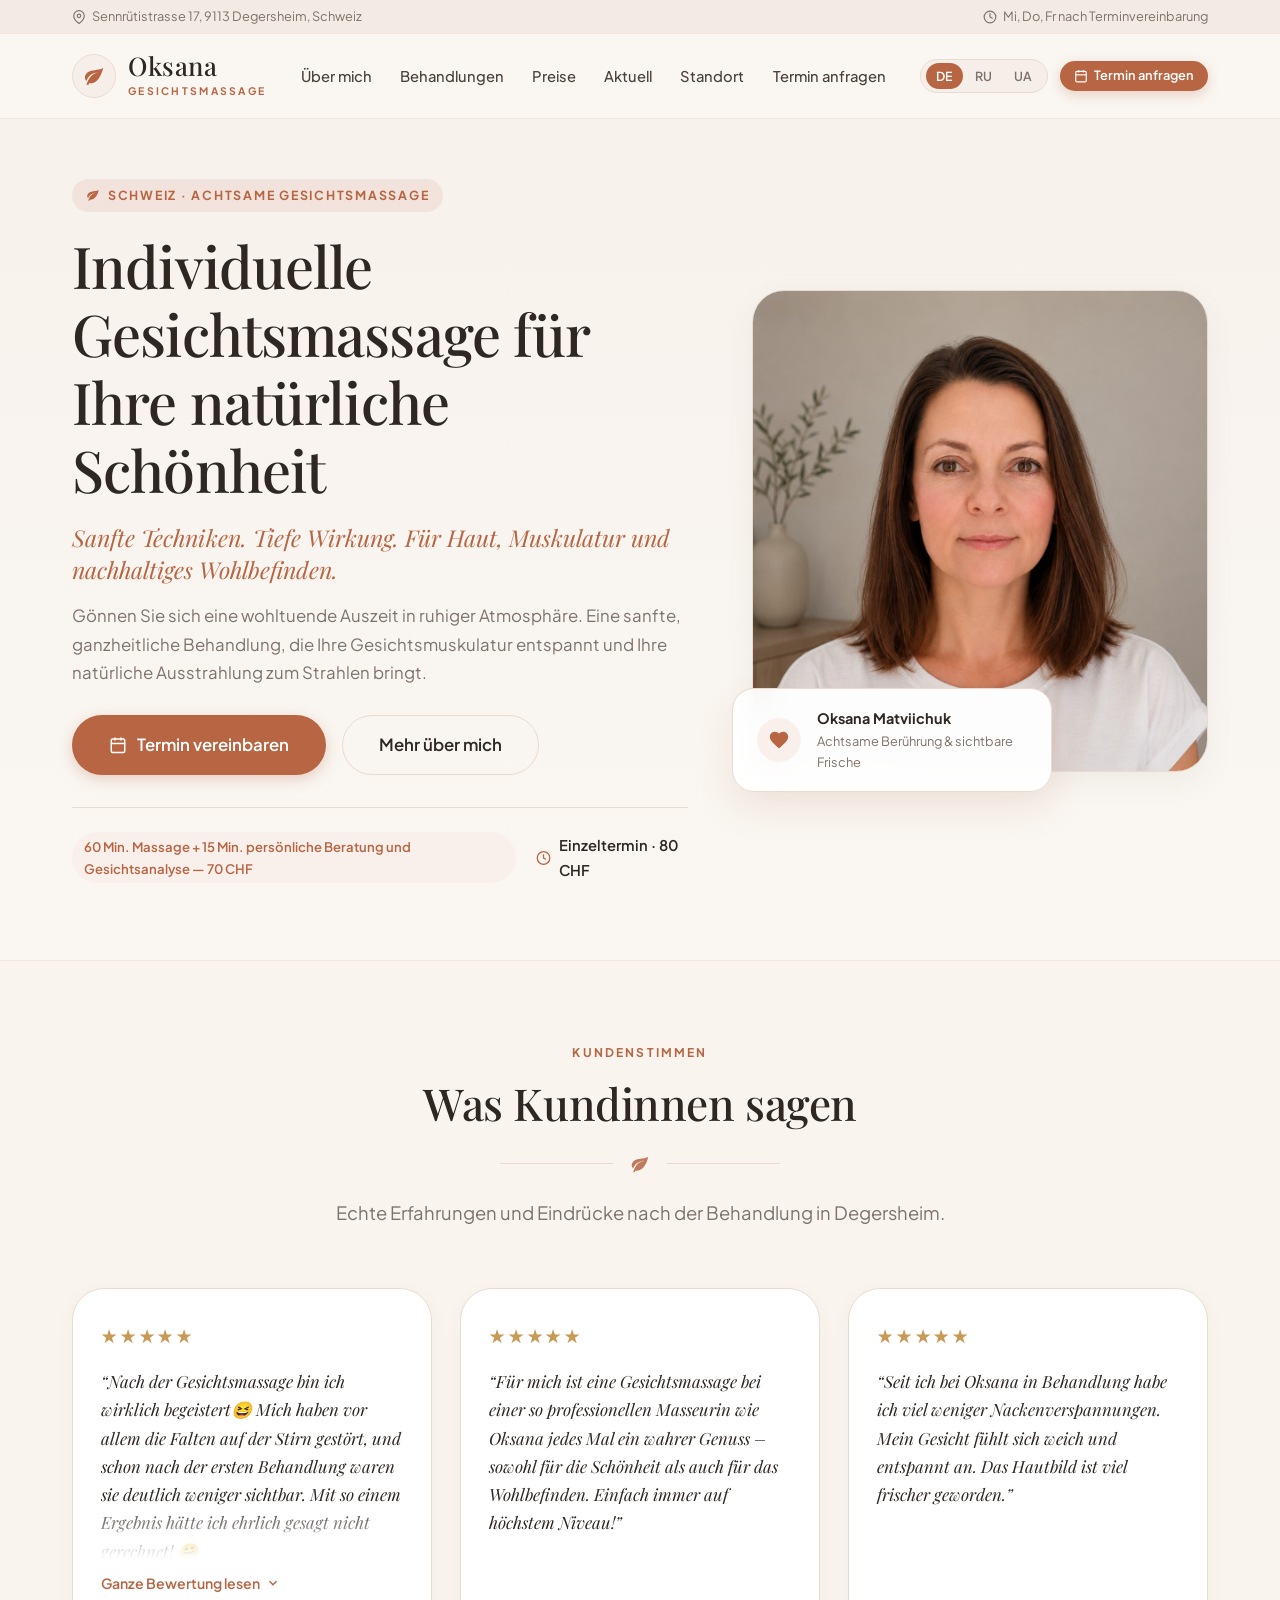
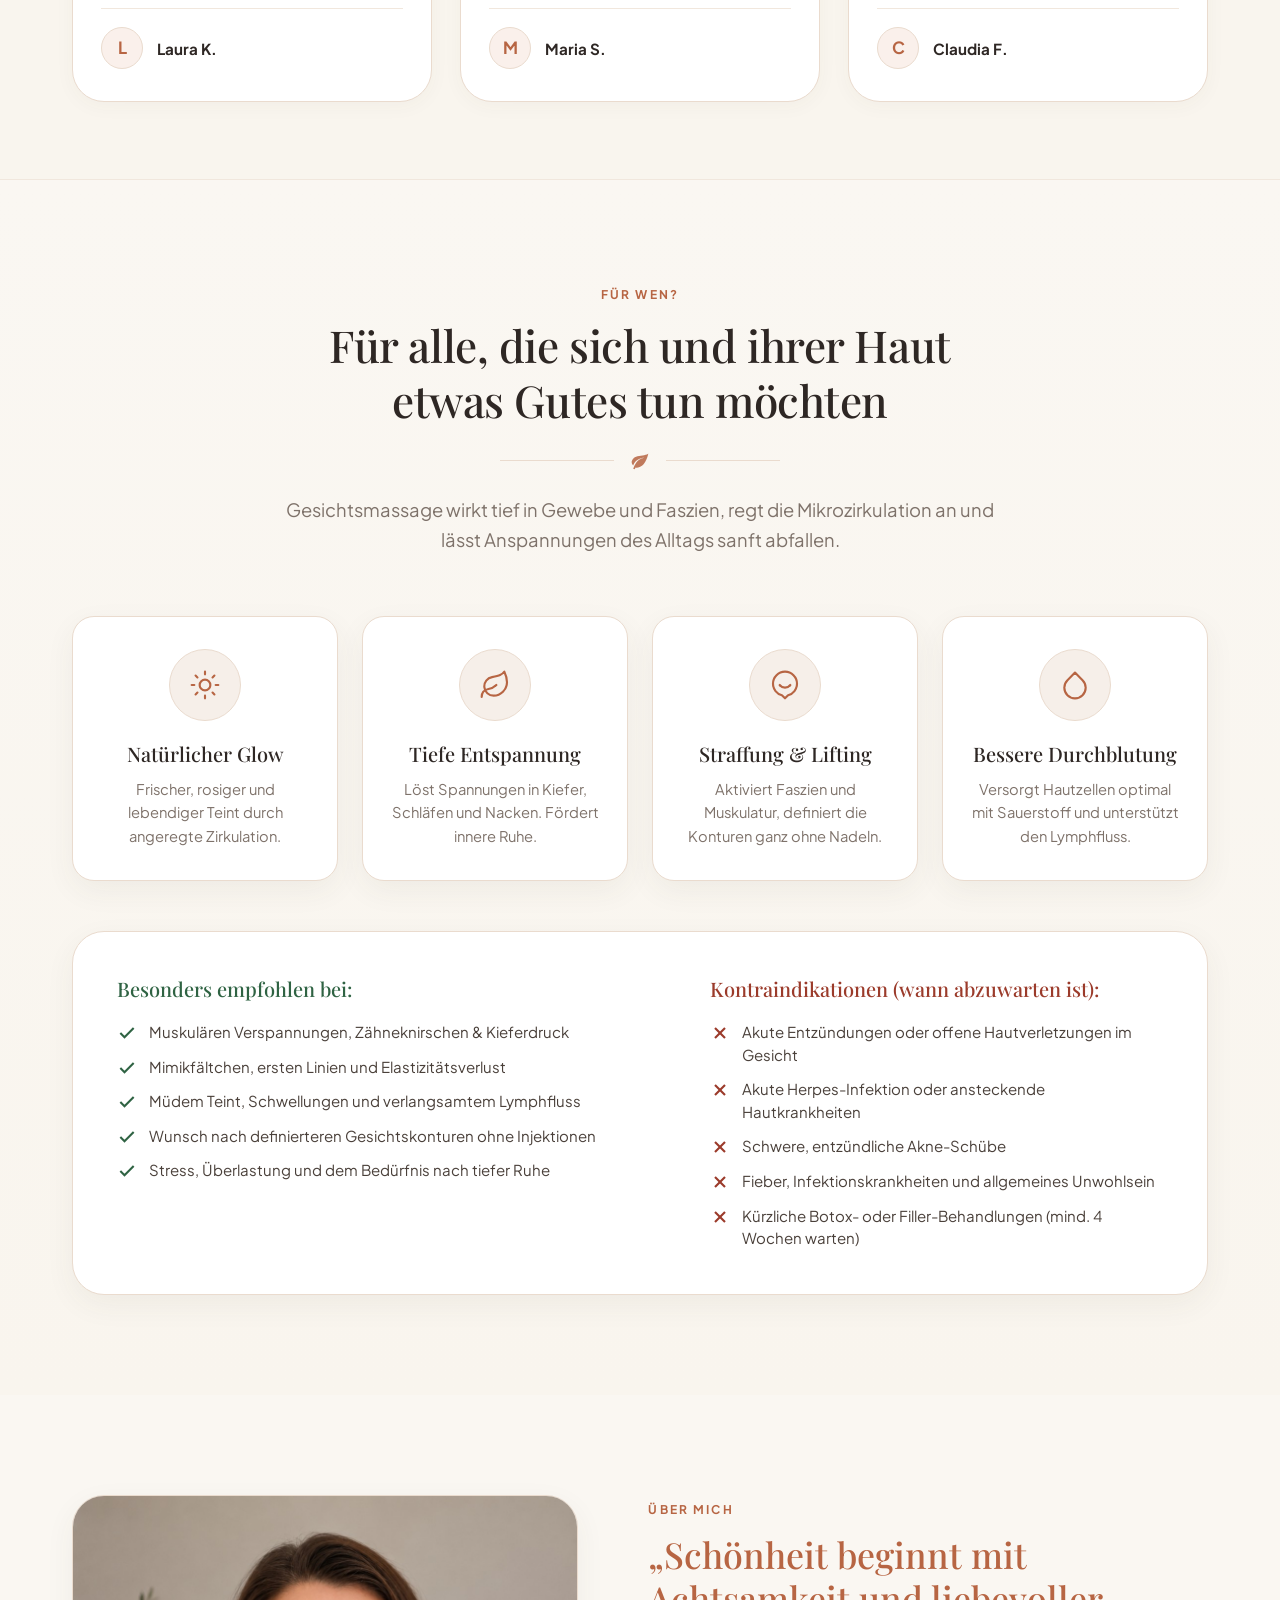
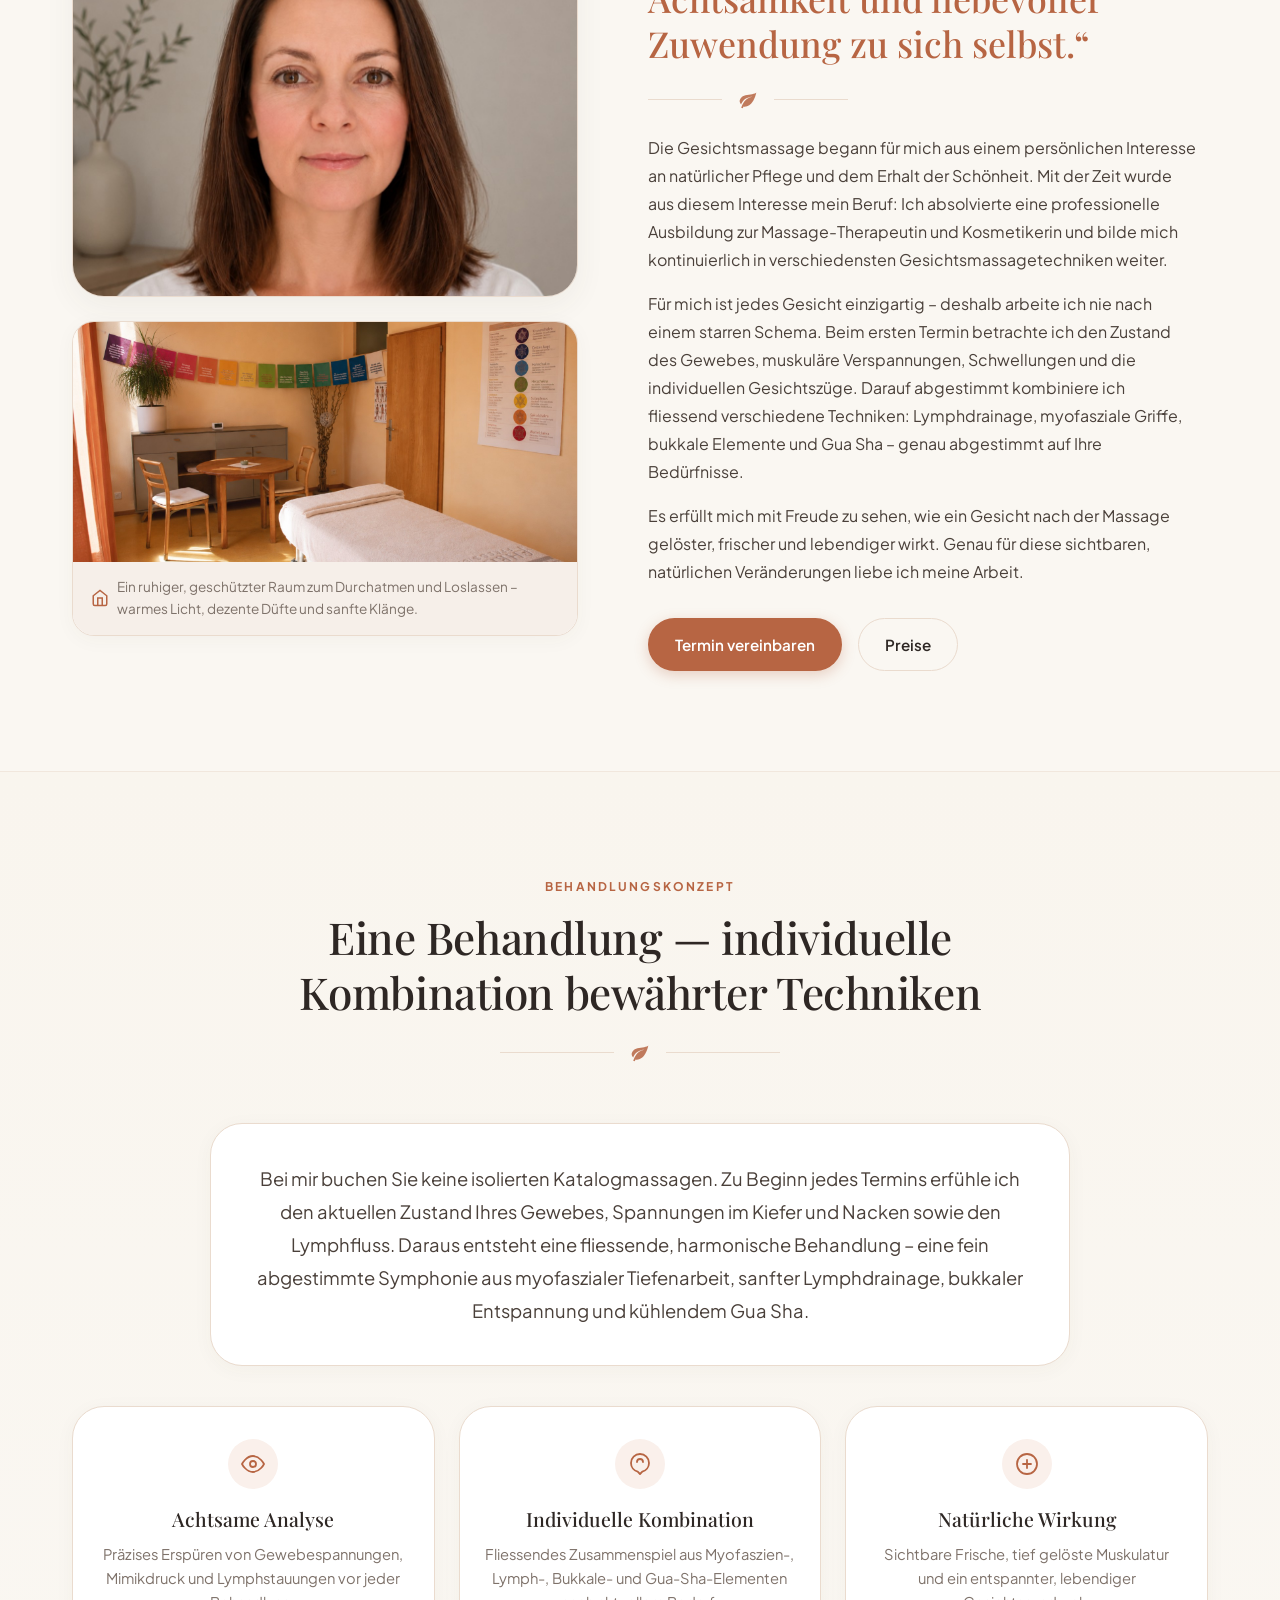
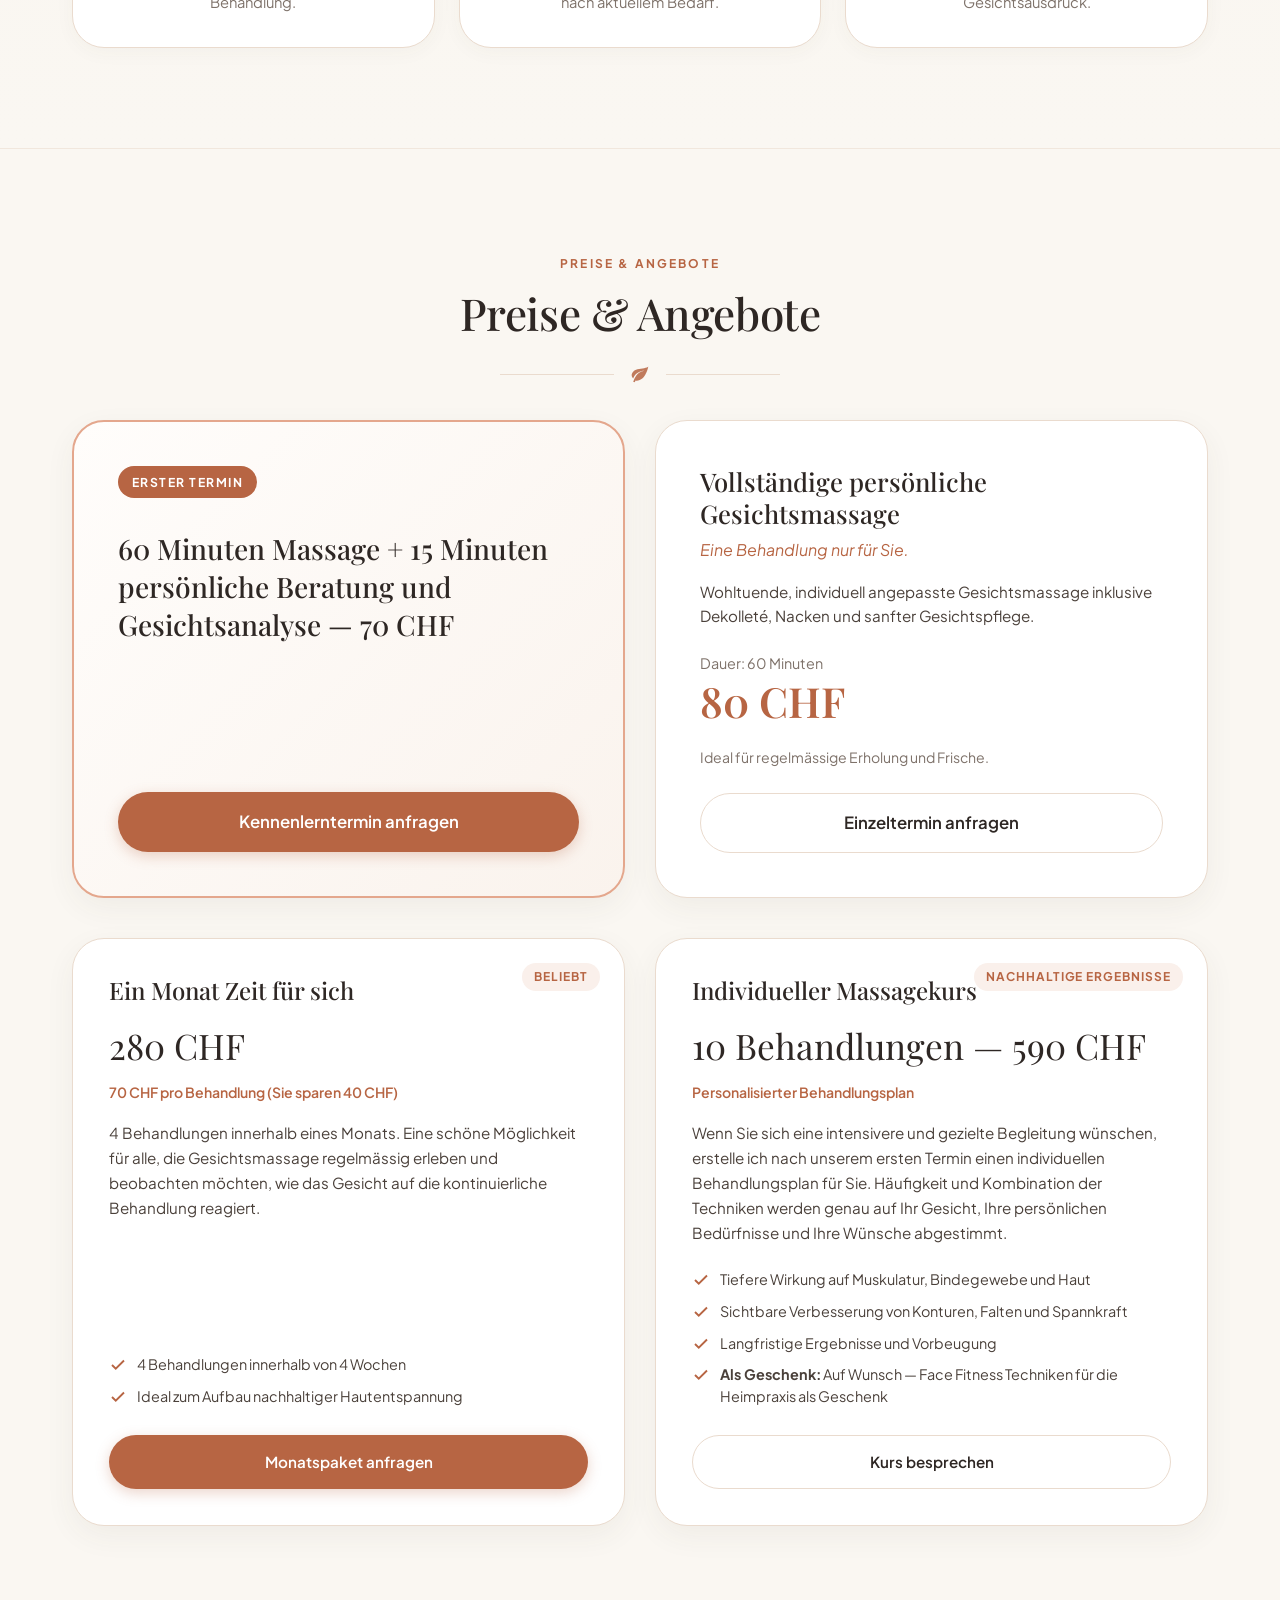
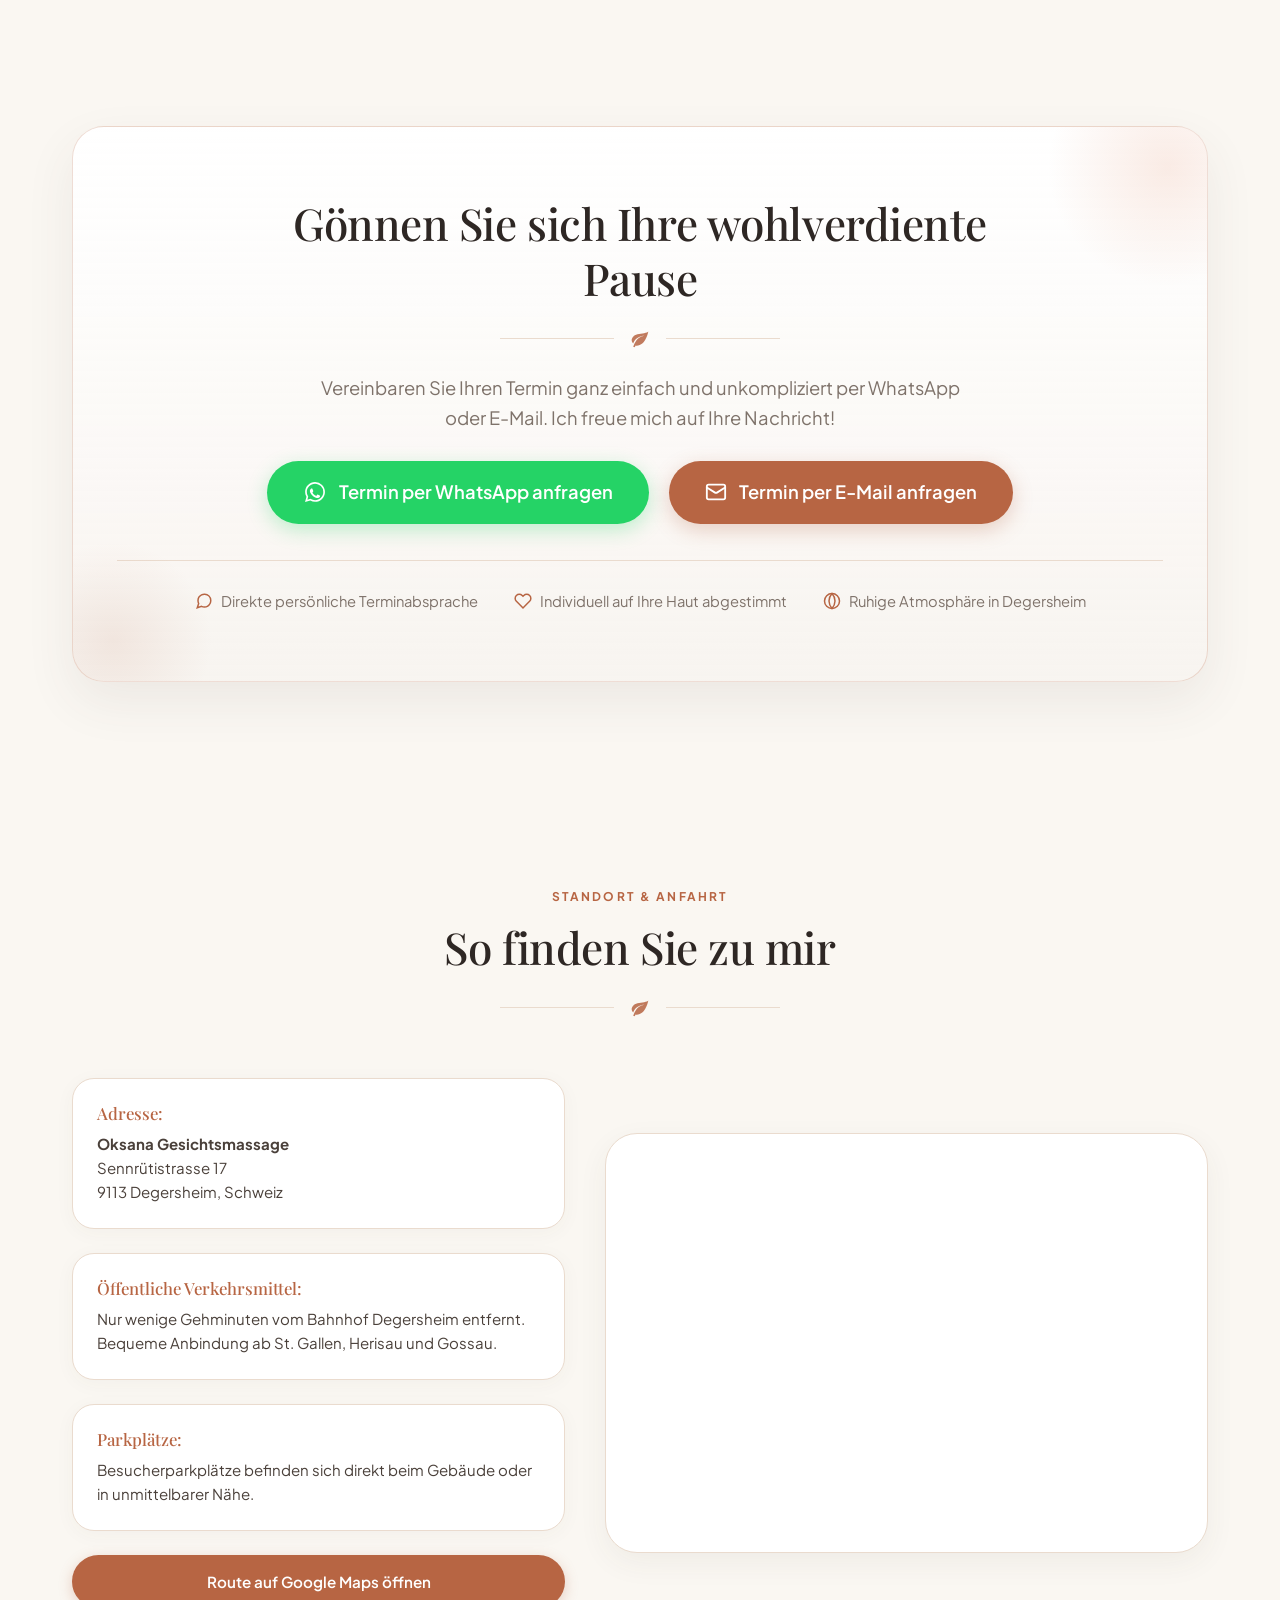
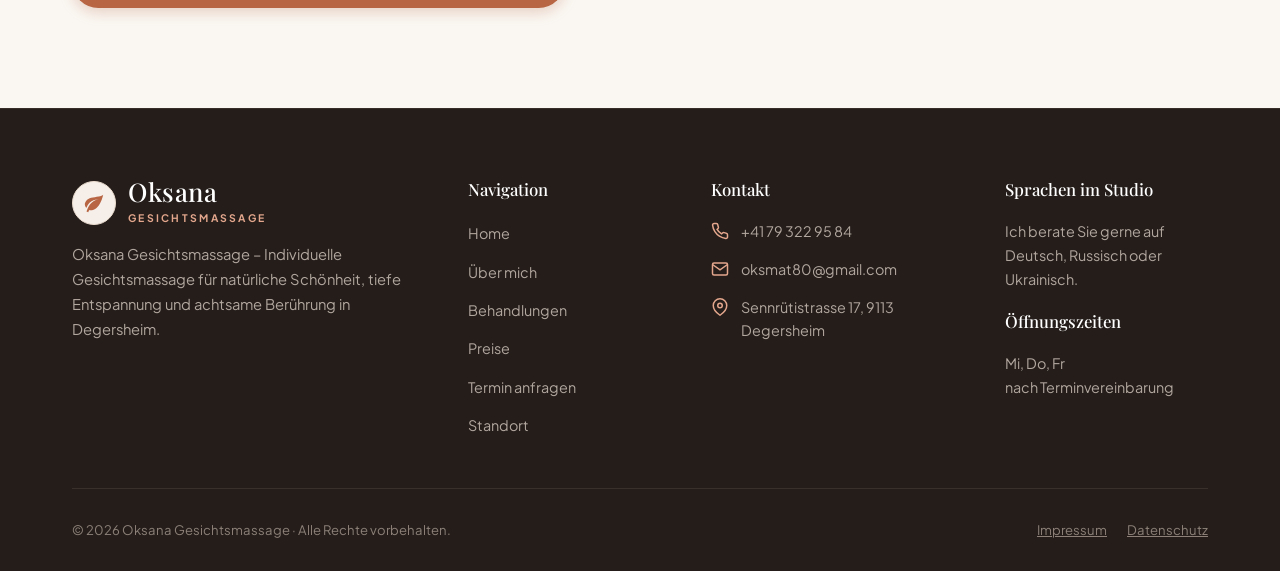
==== commit 73e11449: "ja button kleiner gemacht" ====
--- a/index.html
+++ b/index.html
@@ -71,9 +71,9 @@
           <button type="button" class="lang-btn" data-lang="ua">UA</button>
         </div>
 
-        <a href="https://wa.me/41793229584?text=Hallo%20Oksana,%20ich%20m%C3%B6chte%20gerne%20einen%20Gesichtsmassage-Termin%20vereinbaren." target="_blank" rel="noopener noreferrer" class="btn btn-primary btn-sm wa-link" data-wa-type="general" data-i18n="nav.book_cta">
+        <a href="#booking" class="btn btn-primary btn-sm">
           <svg width="15" height="15" viewBox="0 0 24 24" fill="none" stroke="currentColor" stroke-width="2"><rect x="3" y="4" width="18" height="18" rx="2" ry="2"></rect><line x1="16" y1="2" x2="16" y2="6"></line><line x1="8" y1="2" x2="8" y2="6"></line><line x1="3" y1="10" x2="21" y2="10"></line></svg>
-          Termin anfragen
+          <span data-i18n="nav.book_cta">Termin anfragen</span>
         </a>
 
         <!-- Mobile Menu Toggle -->
--- a/styles.css
+++ b/styles.css
@@ -241,8 +241,10 @@
 }
 
 .btn-sm {
-  padding: 8px 18px;
-  font-size: 0.85rem;
+  padding: 6px 14px;
+  font-size: 0.82rem;
+  white-space: nowrap;
+  gap: 6px;
 }
 
 .btn-lg {
@@ -385,7 +387,23 @@
 .header-actions {
   display: flex;
   align-items: center;
-  gap: 18px;
+  gap: 12px;
+}
+
+.header-actions .btn {
+  white-space: nowrap;
+  padding: 6px 13px;
+  font-size: 0.8rem;
+  font-weight: 600;
+  gap: 6px;
+  flex-shrink: 0;
+  line-height: 1.2;
+}
+
+.header-actions .btn svg {
+  width: 14px;
+  height: 14px;
+  flex-shrink: 0;
 }
 
 /* Language Switcher */
@@ -2441,6 +2459,23 @@
     font-size: 0.9rem;
   }
 
+  .btn-sm,
+  .header-actions .btn {
+    white-space: nowrap !important;
+    padding: 5px 11px !important;
+    font-size: 0.76rem !important;
+    gap: 5px !important;
+    line-height: 1.2 !important;
+    flex-shrink: 0 !important;
+    width: auto !important;
+  }
+
+  .btn-sm svg,
+  .header-actions .btn svg {
+    width: 13px !important;
+    height: 13px !important;
+  }
+
   .btn-lg {
     padding: 13px 20px;
     font-size: 0.95rem;
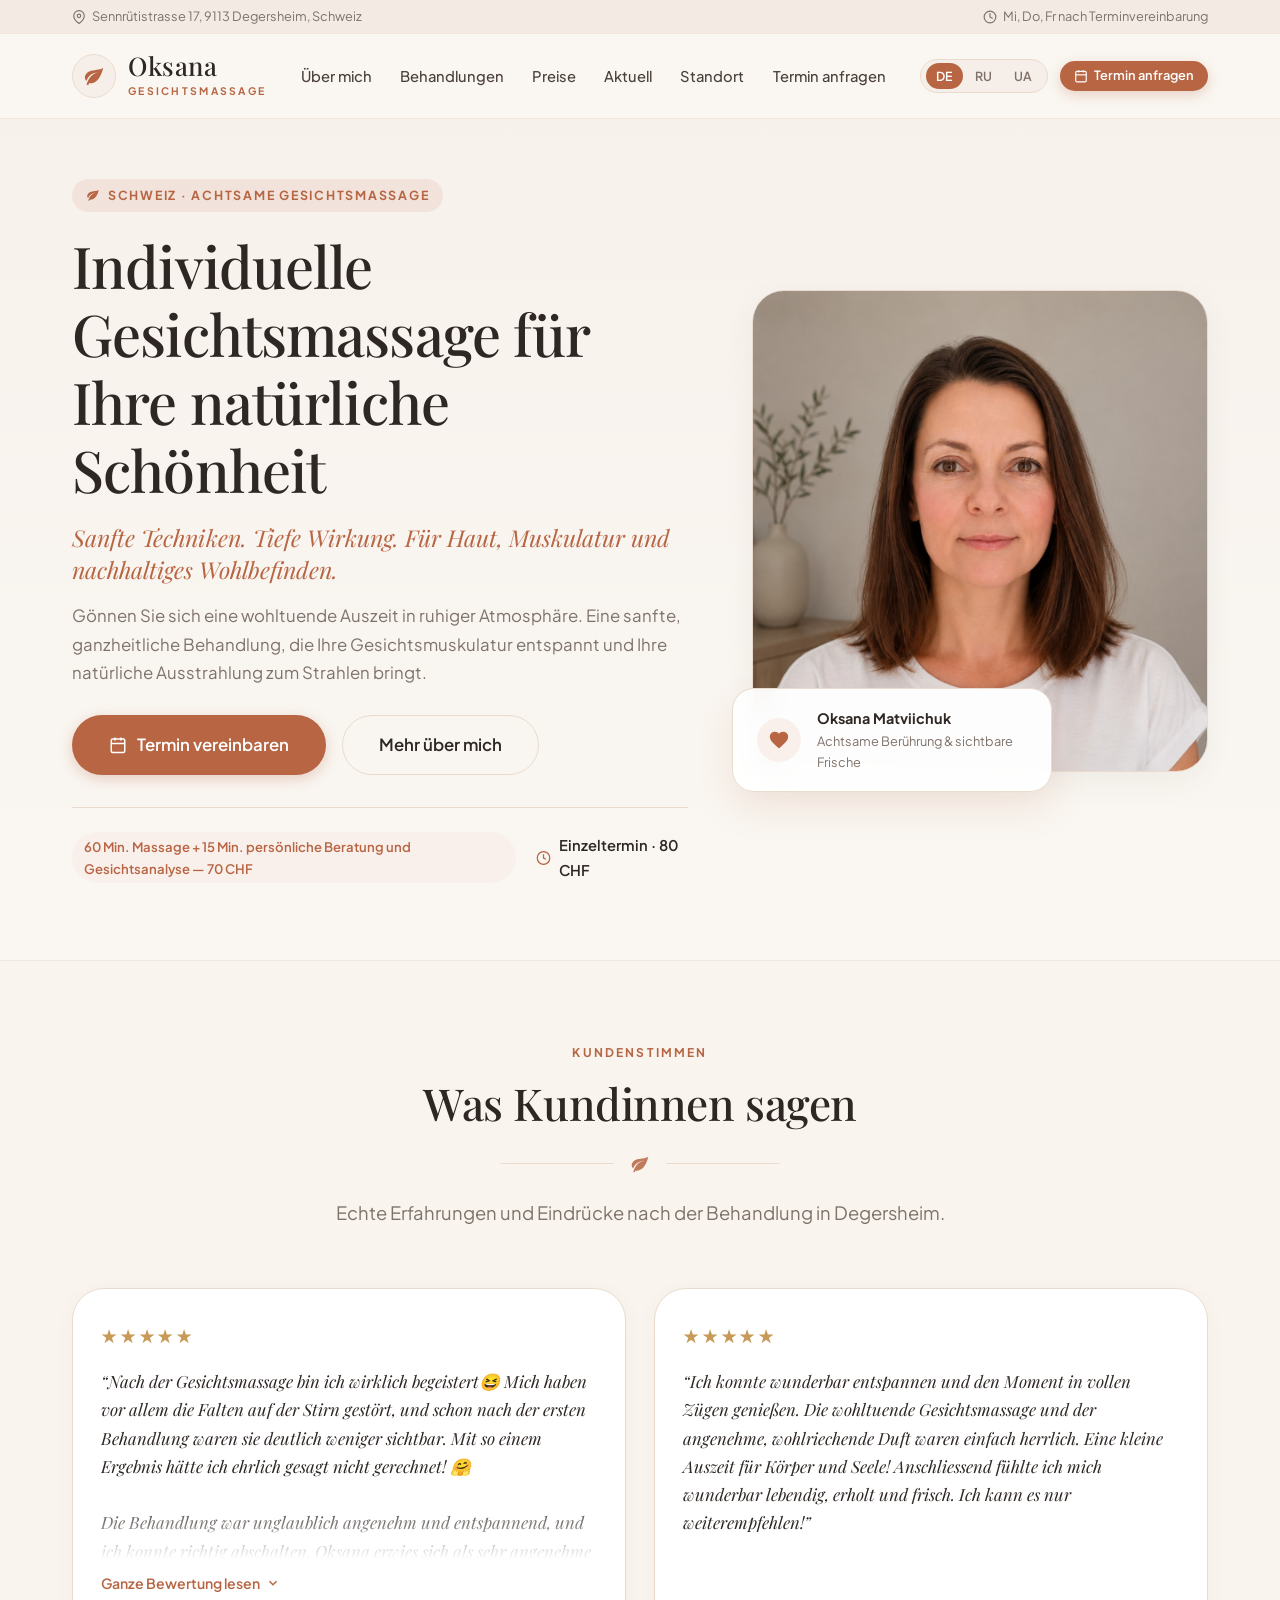
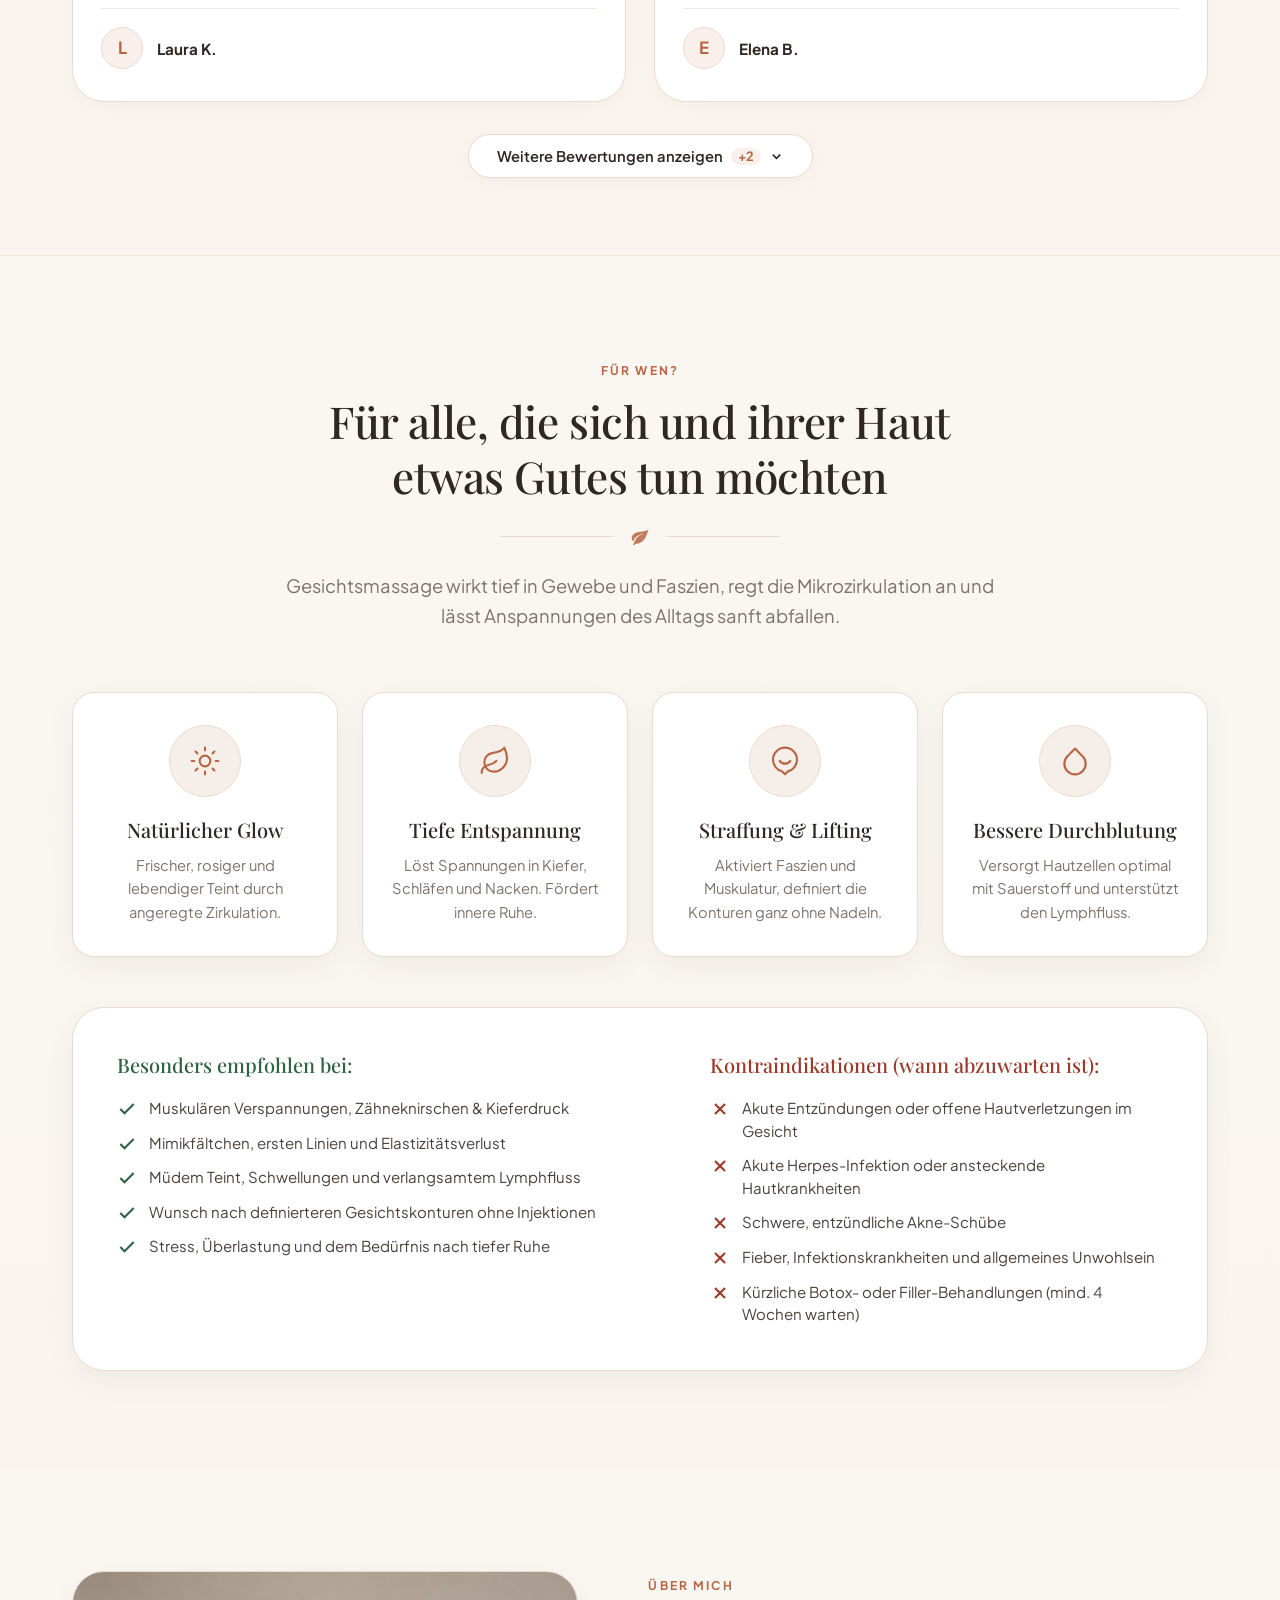
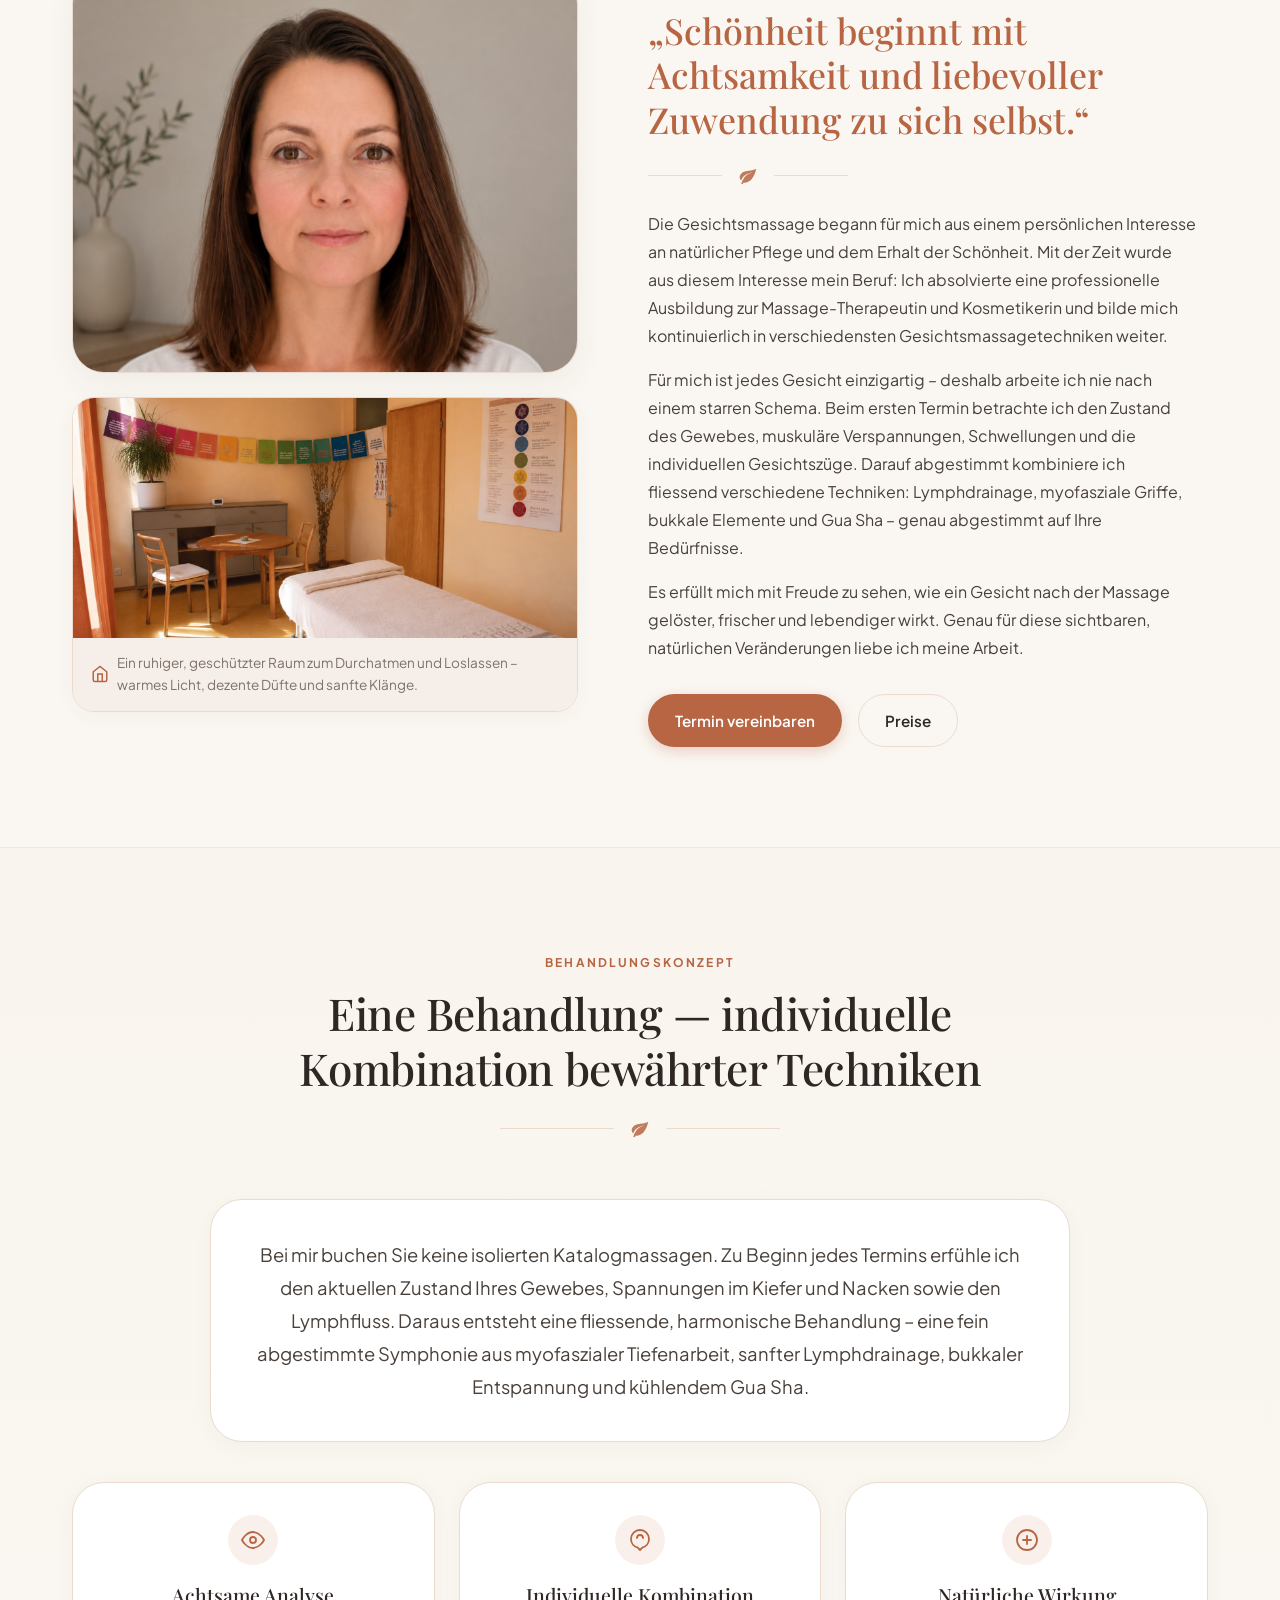
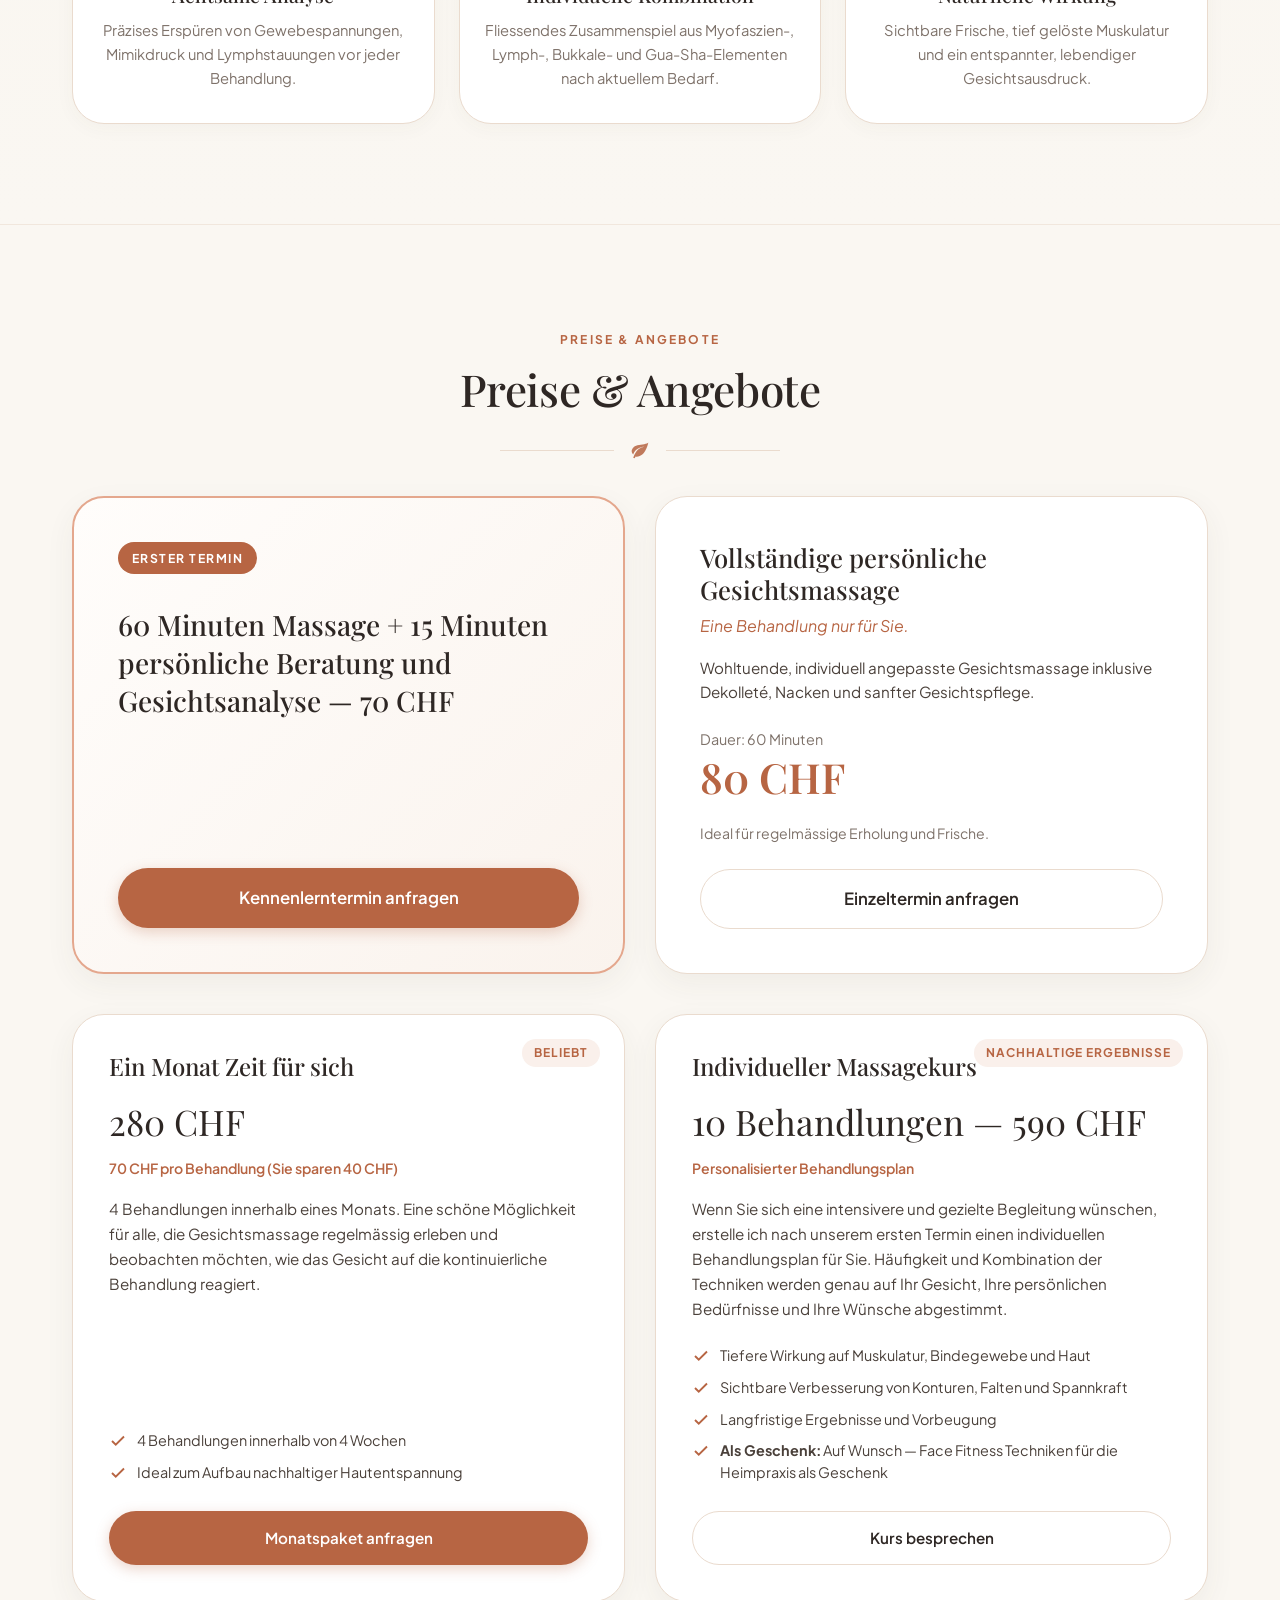
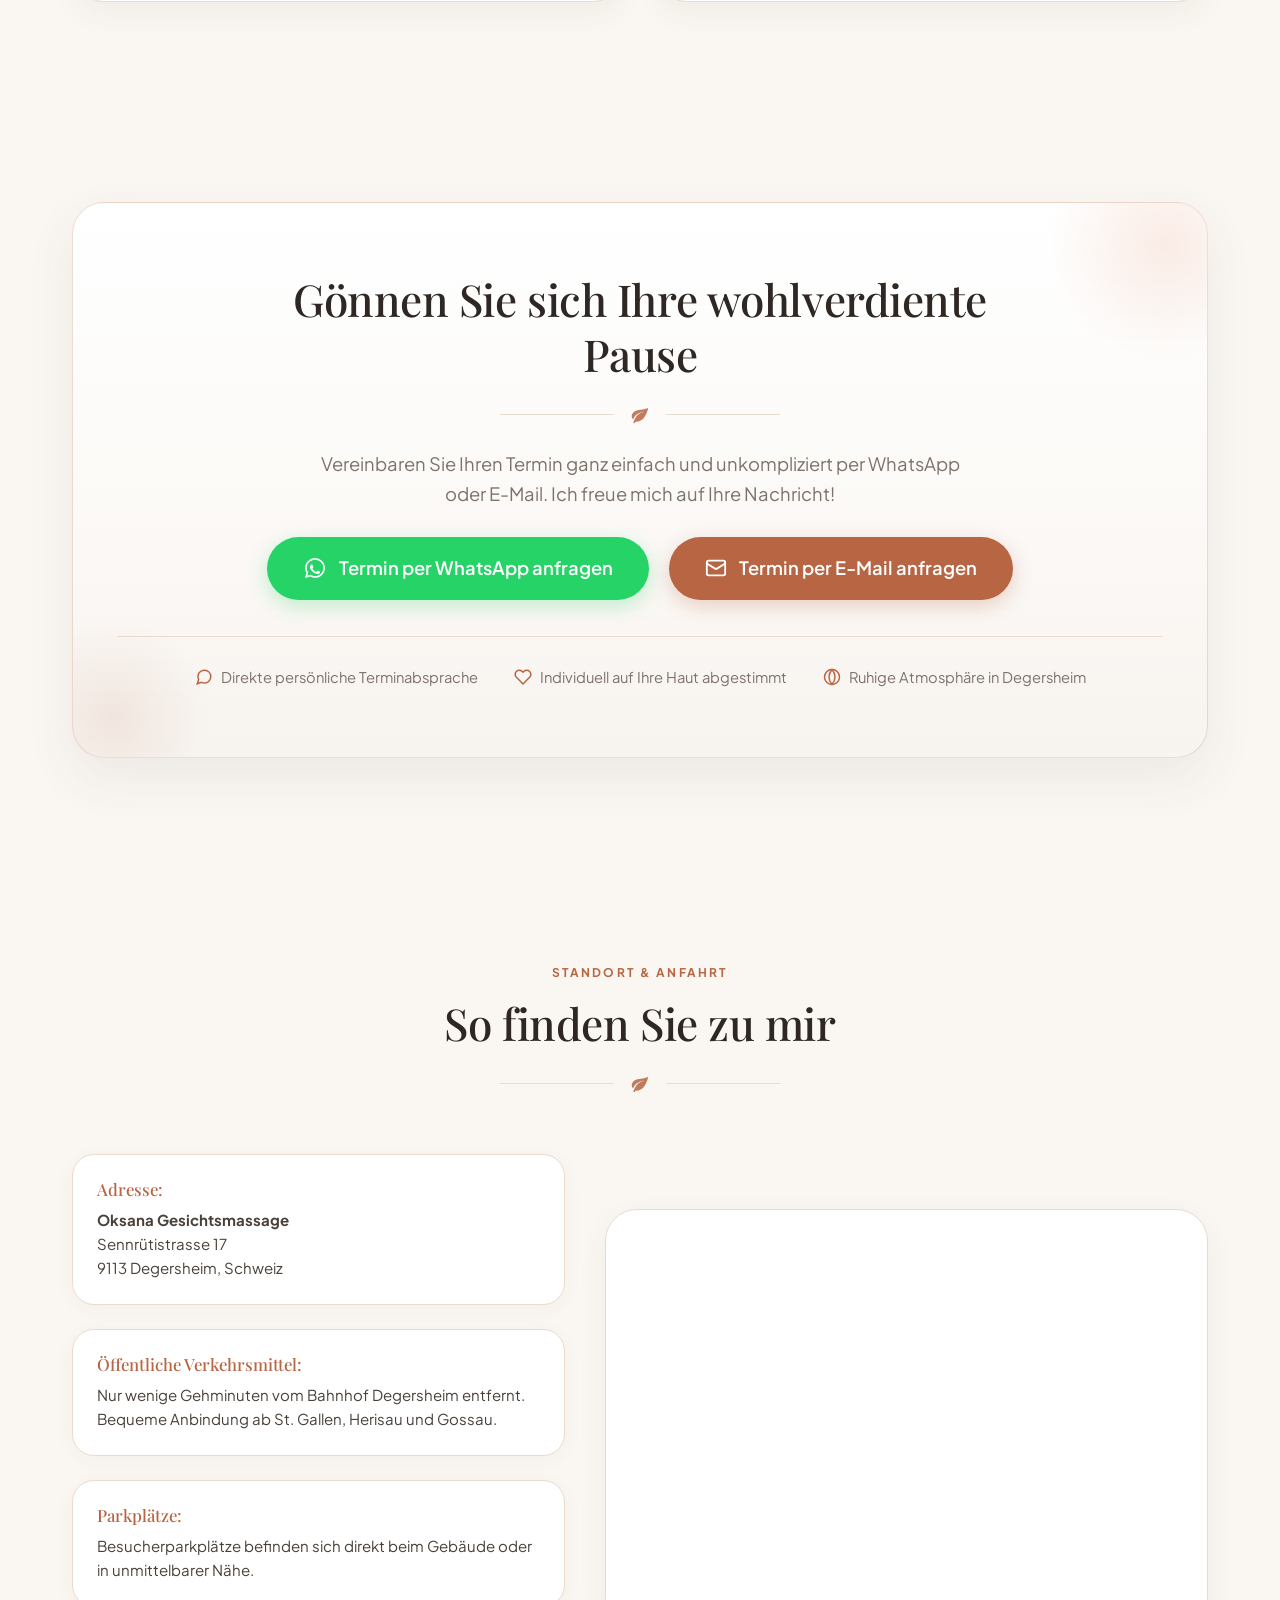
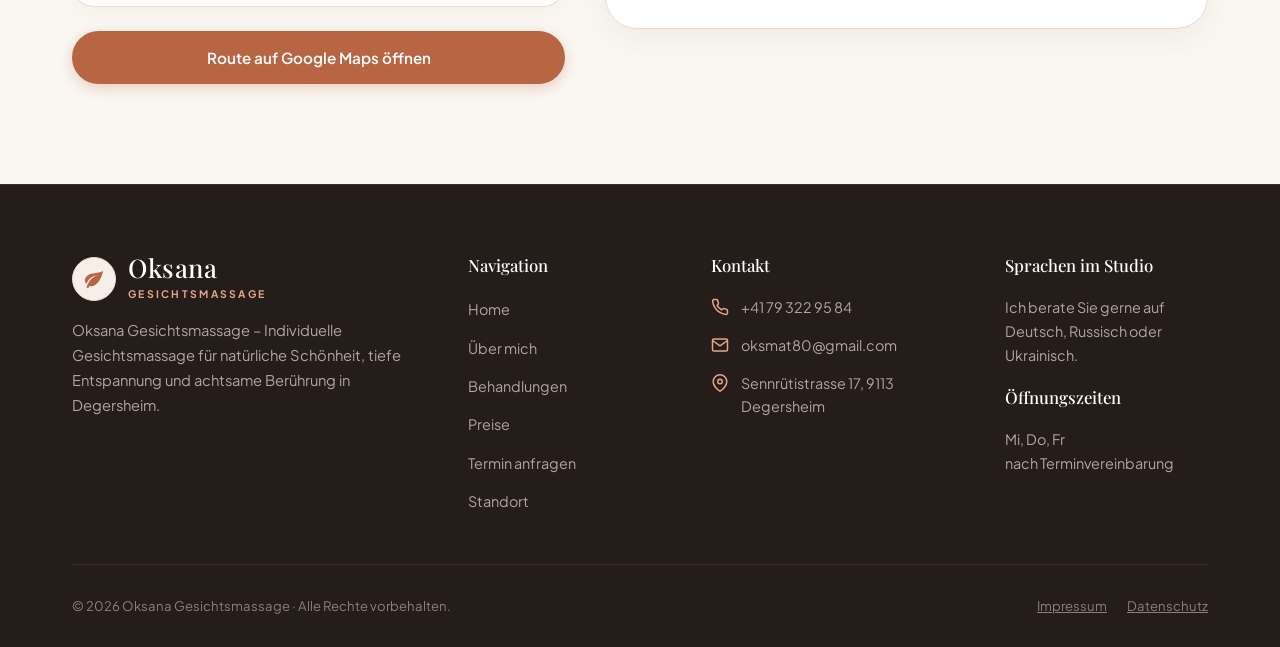
==== commit 834e8042: "додала відгук" ====
--- a/index.html
+++ b/index.html
@@ -167,7 +167,7 @@
           </p>
         </div>
 
-        <div class="testimonials-grid">
+        <div class="testimonials-grid" id="testimonialsGrid">
           
           <!-- Testimonial 1 (Laura K.) -->
           <div class="testimonial-card">
@@ -192,12 +192,30 @@
             </div>
           </div>
 
-          <!-- Testimonial 2 (Maria S.) -->
+          <!-- Testimonial 2 (Elena B.) -->
           <div class="testimonial-card">
             <div class="testimonial-body">
               <div class="testimonial-stars" aria-label="5 Sterne">
                 ★★★★★
               </div>
+              <blockquote class="testimonial-quote" data-i18n="review4.text">
+                “Ich konnte wunderbar entspannen und den Moment in vollen Zügen genießen. Die wohltuende Gesichtsmassage und der angenehme, wohlriechende Duft waren einfach herrlich. Eine kleine Auszeit für Körper und Seele! Anschliessend fühlte ich mich wunderbar lebendig, erholt und frisch. Ich kann es nur weiterempfehlen!”
+              </blockquote>
+            </div>
+            <div class="testimonial-author">
+              <div class="testimonial-avatar" aria-hidden="true">E</div>
+              <div class="testimonial-meta">
+                <span class="testimonial-name" data-i18n="review4.author">Elena B.</span>
+              </div>
+            </div>
+          </div>
+
+          <!-- Testimonial 3 (Maria S.) - extra hidden initially -->
+          <div class="testimonial-card testimonial-card--extra">
+            <div class="testimonial-body">
+              <div class="testimonial-stars" aria-label="5 Sterne">
+                ★★★★★
+              </div>
               <blockquote class="testimonial-quote" data-i18n="review2.text">
                 “Für mich ist eine Gesichtsmassage bei einer so professionellen Masseurin wie Oksana jedes Mal ein wahrer Genuss – sowohl für die Schönheit als auch für das Wohlbefinden. Einfach immer auf höchstem Niveau!”
               </blockquote>
@@ -210,8 +228,8 @@
             </div>
           </div>
 
-          <!-- Testimonial 3 (Claudia F.) -->
-          <div class="testimonial-card">
+          <!-- Testimonial 4 (Claudia F.) - extra hidden initially -->
+          <div class="testimonial-card testimonial-card--extra">
             <div class="testimonial-body">
               <div class="testimonial-stars" aria-label="5 Sterne">
                 ★★★★★
@@ -230,7 +248,23 @@
 
         </div>
 
-      </div>
+        <!-- Action to expand/collapse hidden reviews -->
+        <div class="testimonials-action">
+          <button type="button" class="btn-reviews-toggle" id="btnReviewsToggle" aria-expanded="false" aria-controls="testimonialsGrid">
+            <span class="reviews-toggle-more">
+              <span data-i18n="reviews.show_more">Weitere Bewertungen anzeigen</span>
+              <span class="badge-count">+2</span>
+              <svg width="15" height="15" viewBox="0 0 24 24" fill="none" stroke="currentColor" stroke-width="2.5"><polyline points="6 9 12 15 18 9"></polyline></svg>
+            </span>
+            <span class="reviews-toggle-less">
+              <span data-i18n="reviews.show_less">Weniger anzeigen</span>
+              <svg width="15" height="15" viewBox="0 0 24 24" fill="none" stroke="currentColor" stroke-width="2.5"><polyline points="18 15 12 9 6 15"></polyline></svg>
+            </span>
+          </button>
+        </div>
+
+      </div>
+    
     </section>
 
     <!-- "Für wen?" Section & 4 Benefit Icons -->
--- a/styles.css
+++ b/styles.css
@@ -651,7 +651,7 @@
 
 .testimonials-grid {
   display: grid;
-  grid-template-columns: repeat(3, 1fr);
+  grid-template-columns: repeat(2, 1fr);
   gap: 28px;
   align-items: stretch;
 }
@@ -807,6 +807,90 @@
 .testimonial-location {
   font-size: 0.82rem;
   color: var(--color-text-muted);
+}
+
+/* Hidden extra testimonials */
+.testimonial-card--extra {
+  display: none;
+}
+
+.testimonials-grid.is-expanded .testimonial-card--extra {
+  display: flex;
+  animation: fadeInReview 0.35s cubic-bezier(0.16, 1, 0.3, 1) forwards;
+}
+
+@keyframes fadeInReview {
+  from {
+    opacity: 0;
+    transform: translateY(12px);
+  }
+  to {
+    opacity: 1;
+    transform: translateY(0);
+  }
+}
+
+.testimonials-action {
+  display: flex;
+  justify-content: center;
+  margin-top: 32px;
+}
+
+.btn-reviews-toggle {
+  background: var(--bg-card);
+  border: 1.5px solid var(--color-border);
+  color: var(--color-text-main);
+  padding: 12px 28px;
+  font-family: var(--font-sans);
+  font-size: 0.92rem;
+  font-weight: 600;
+  border-radius: var(--radius-full);
+  display: inline-flex;
+  align-items: center;
+  gap: 8px;
+  cursor: pointer;
+  box-shadow: var(--shadow-soft);
+  transition: var(--transition);
+}
+
+.btn-reviews-toggle:hover {
+  border-color: var(--color-terracotta);
+  color: var(--color-terracotta);
+  background-color: var(--color-peach-light);
+  transform: translateY(-2px);
+  box-shadow: 0 6px 18px rgba(183, 101, 67, 0.12);
+}
+
+.btn-reviews-toggle .reviews-toggle-more,
+.btn-reviews-toggle .reviews-toggle-less {
+  display: inline-flex;
+  align-items: center;
+  gap: 8px;
+}
+
+.btn-reviews-toggle .reviews-toggle-less {
+  display: none;
+}
+
+.btn-reviews-toggle.is-active .reviews-toggle-more {
+  display: none;
+}
+
+.btn-reviews-toggle.is-active .reviews-toggle-less {
+  display: inline-flex;
+}
+
+.btn-reviews-toggle .badge-count {
+  display: inline-flex;
+  align-items: center;
+  justify-content: center;
+  background: var(--color-peach-light);
+  color: var(--color-terracotta);
+  font-size: 0.8rem;
+  font-weight: 700;
+  padding: 2px 7px;
+  border-radius: 999px;
+  line-height: 1;
 }
 
 /* ==========================================================================
@@ -2386,6 +2470,16 @@
   }
 
   /* Card paddings on mobile */
+  .testimonials-action {
+    margin-top: 20px;
+  }
+
+  .btn-reviews-toggle {
+    width: 100%;
+    justify-content: center;
+    padding: 13px 20px;
+  }
+
   .card-intro-offer,
   .card-standard-offer,
   .package-card,
